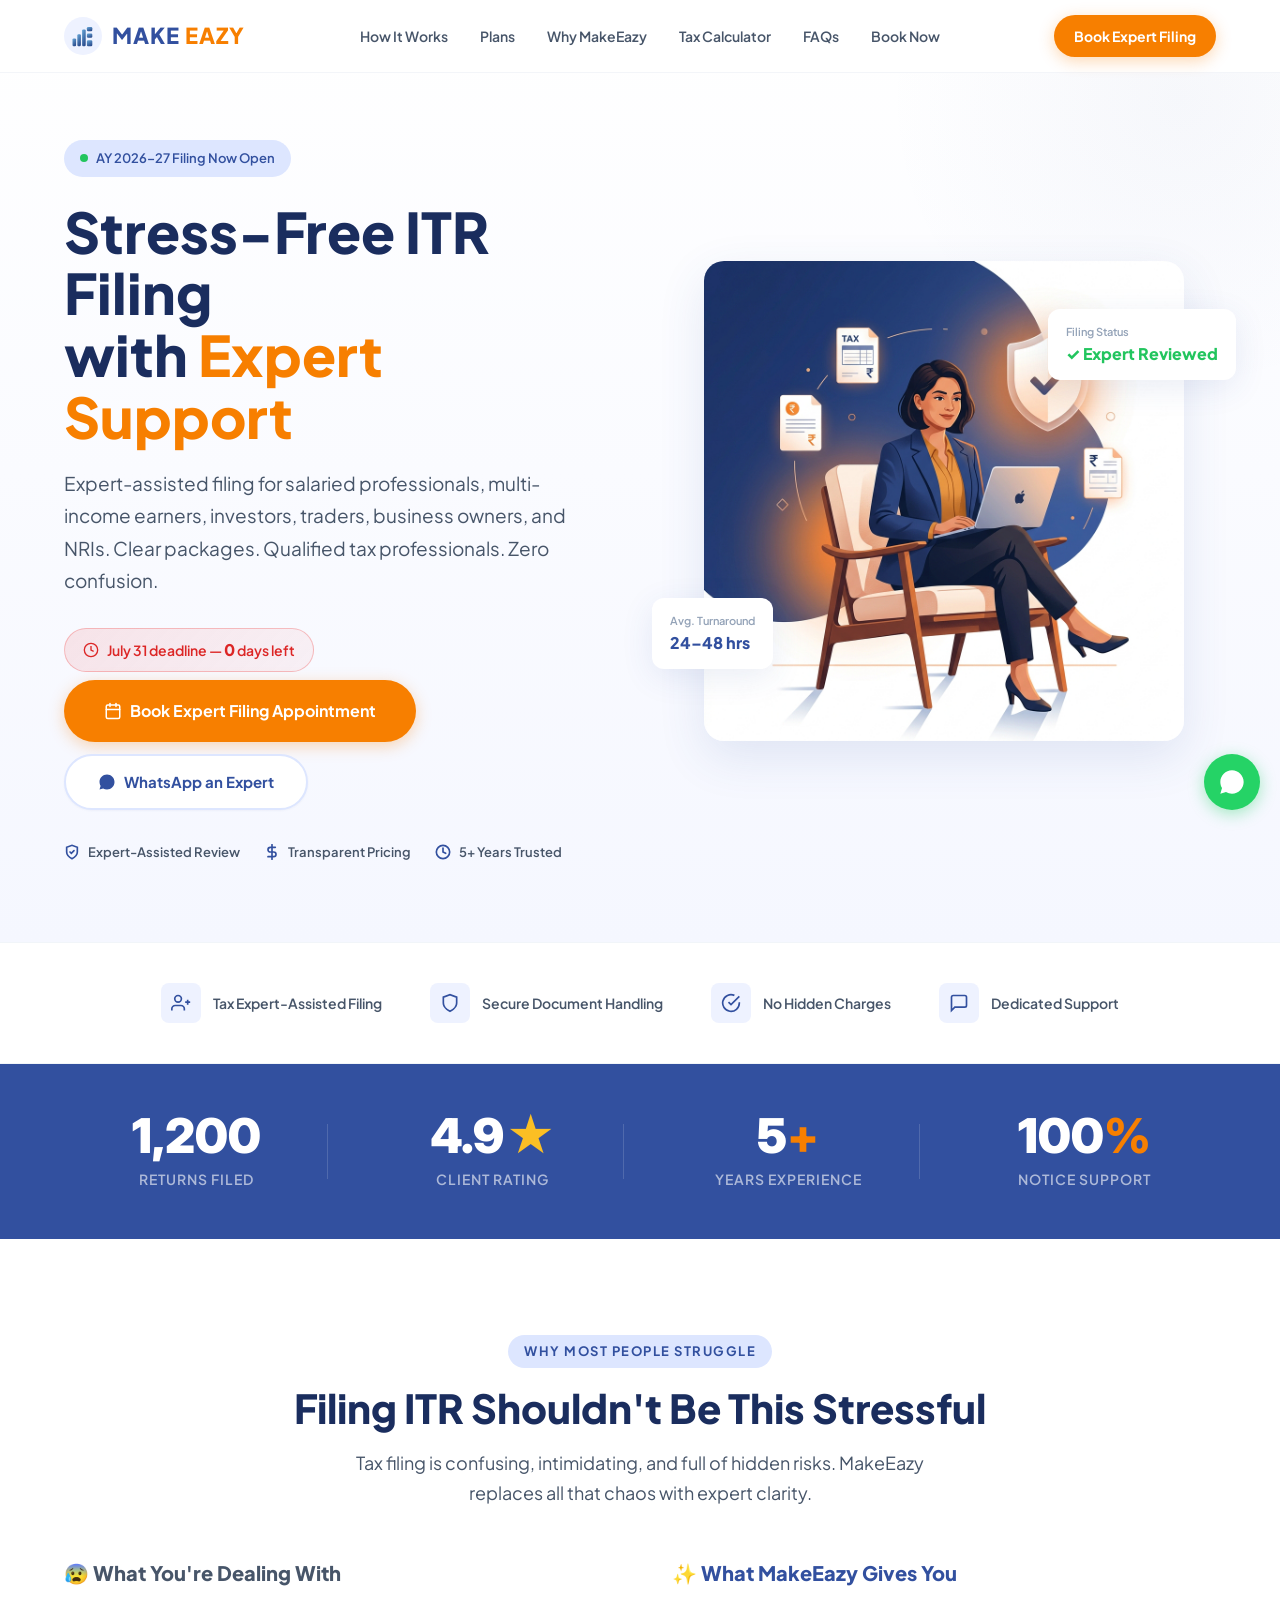
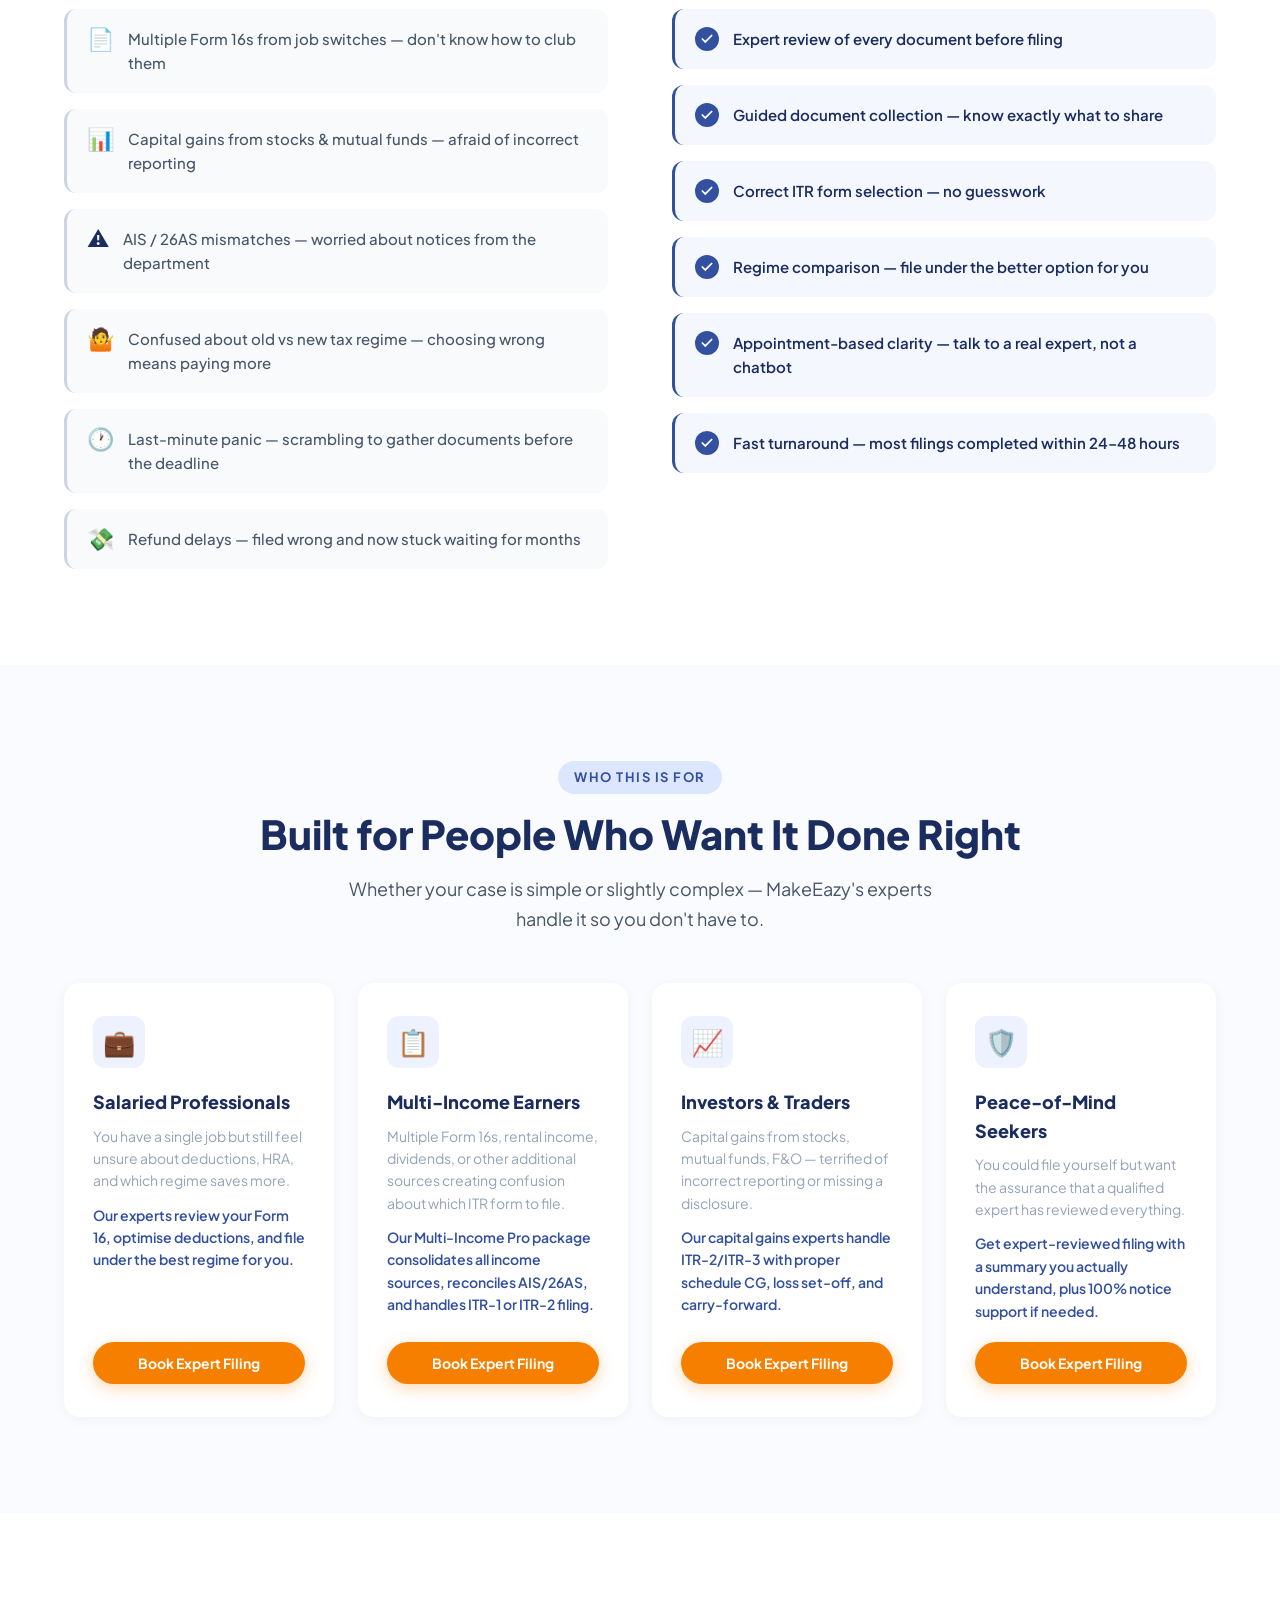
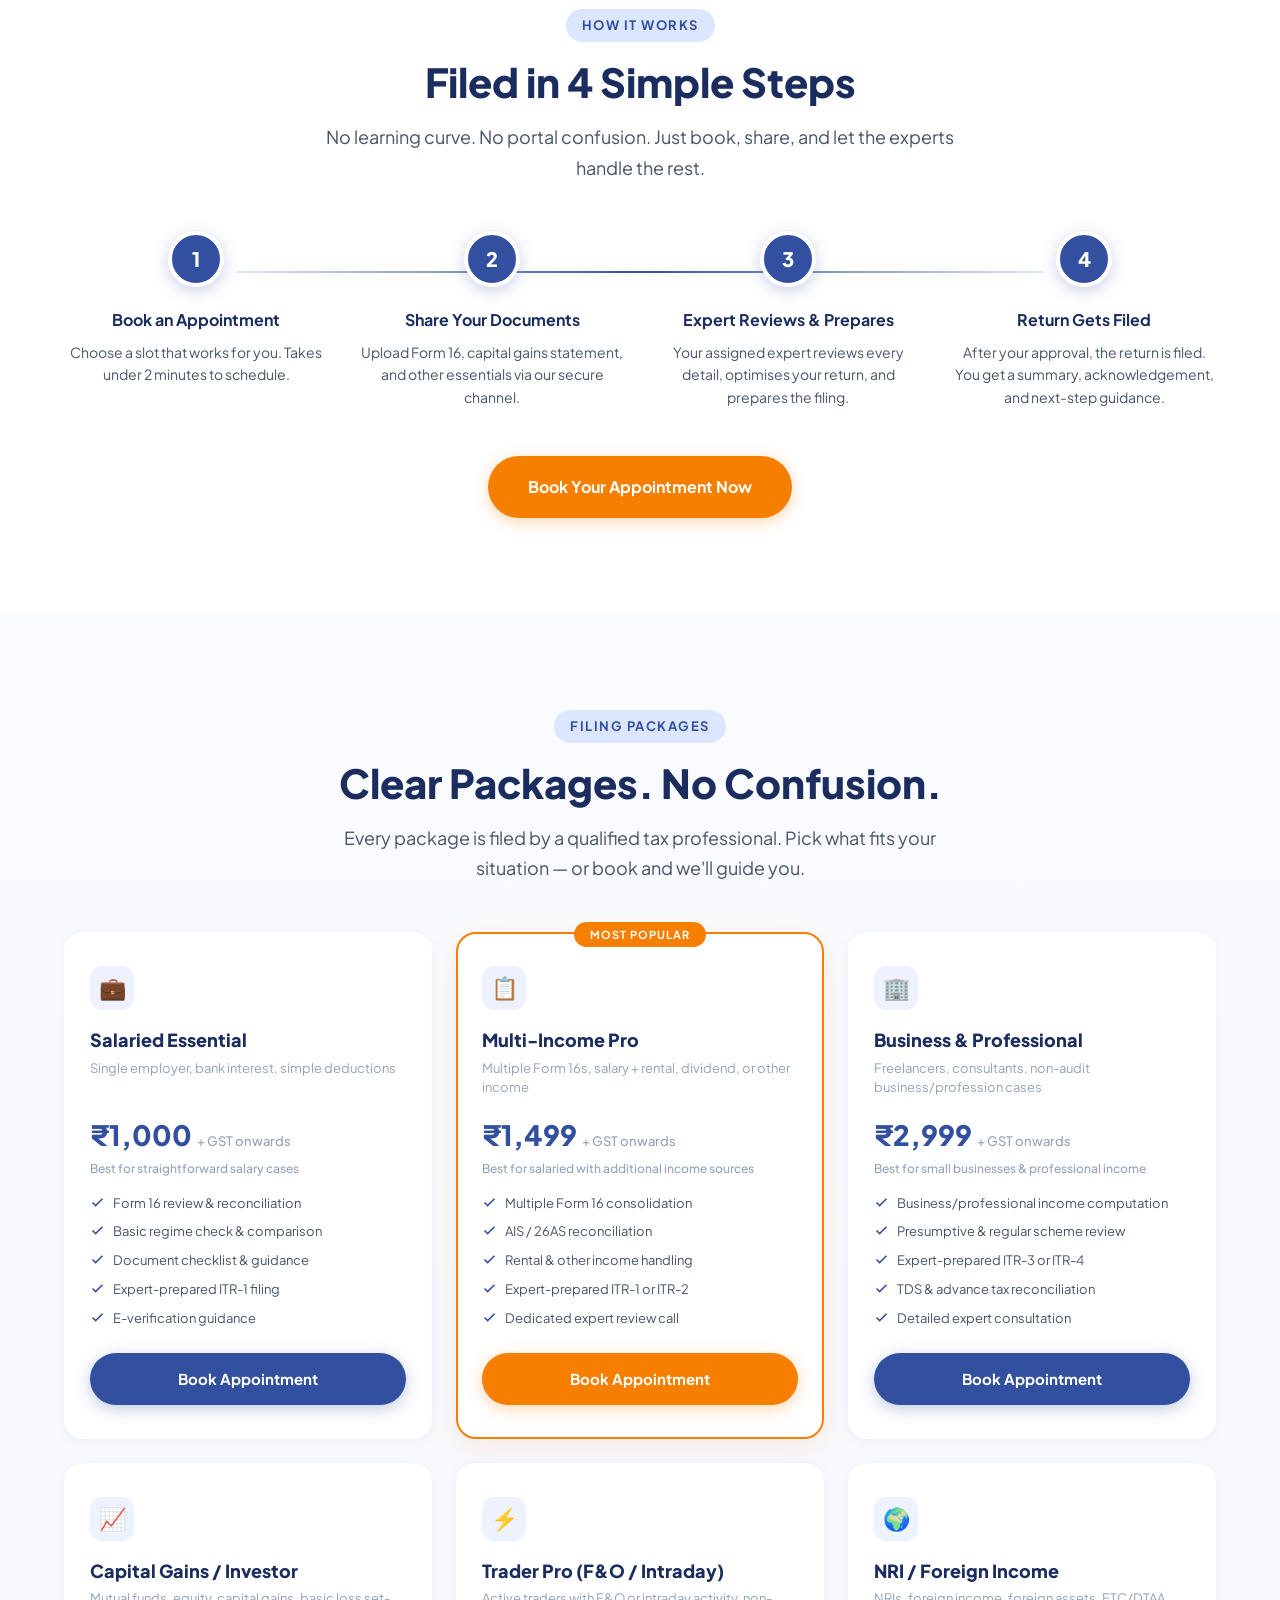
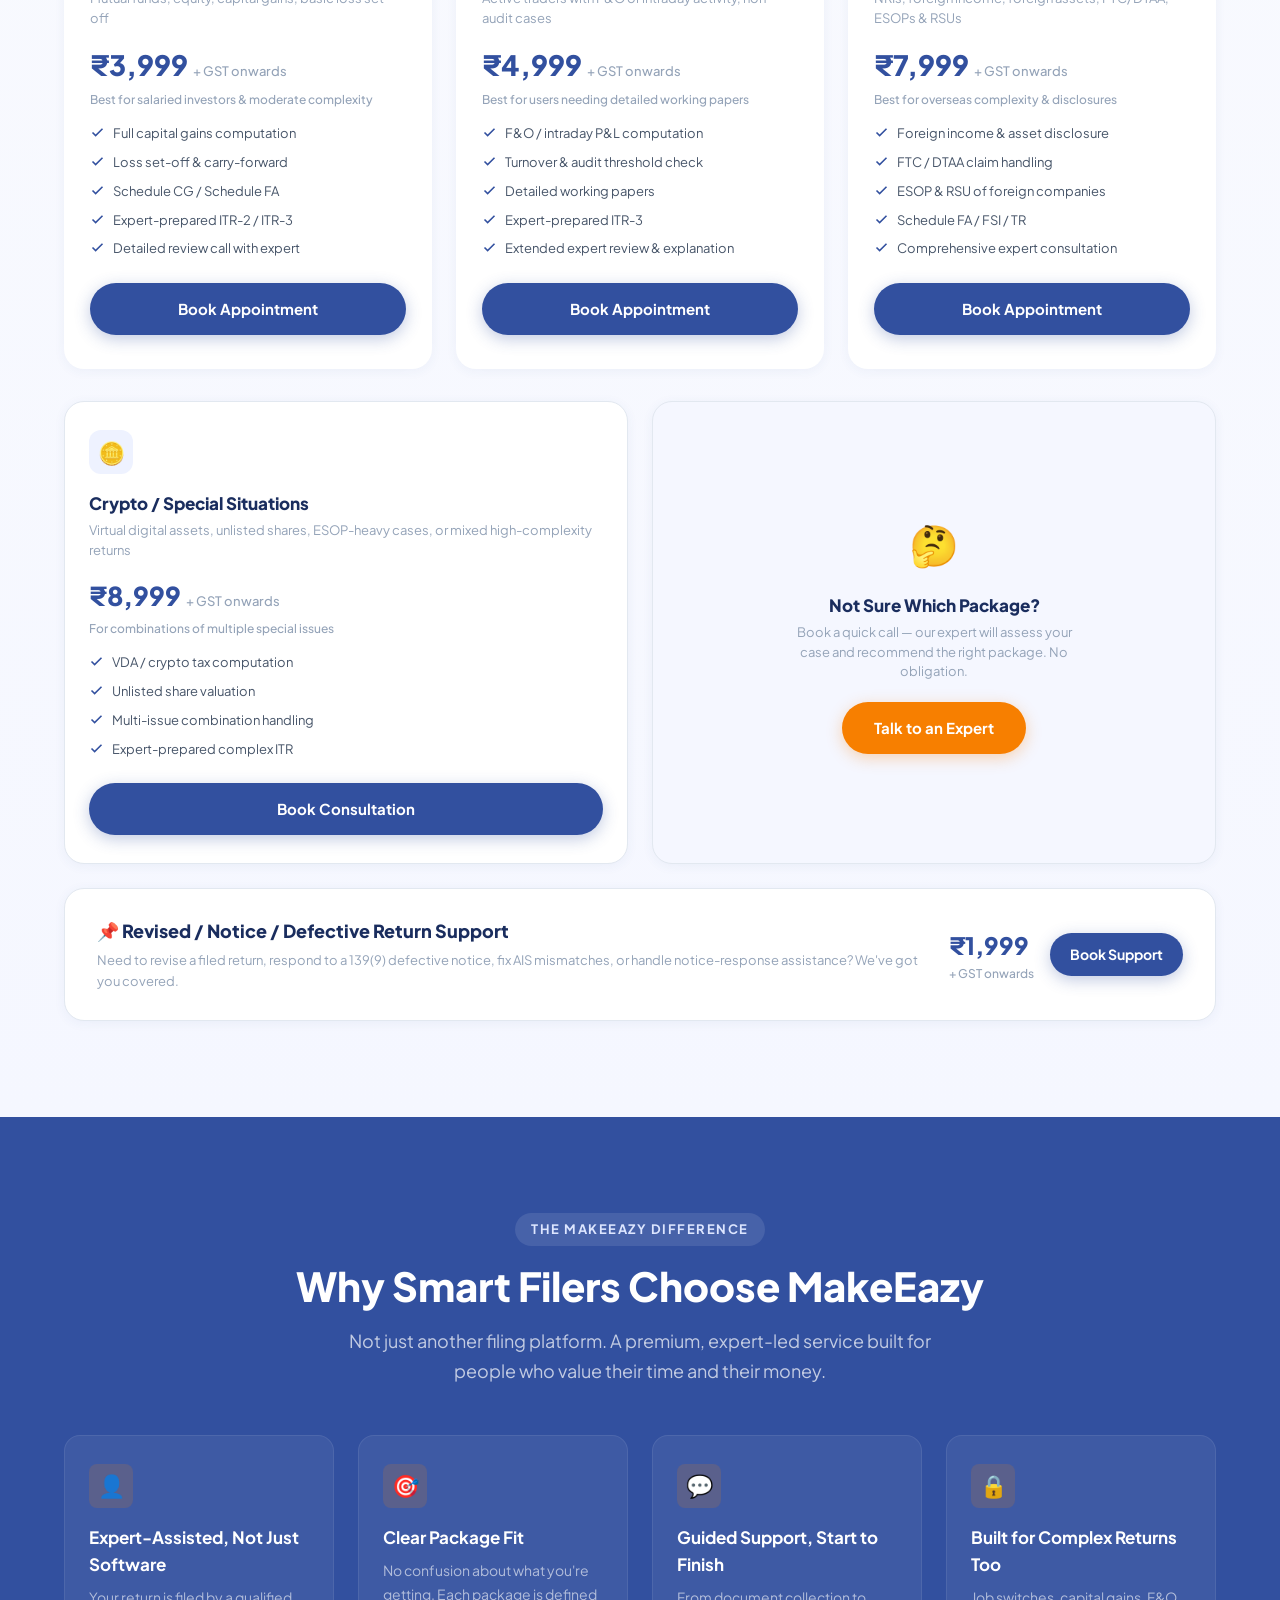
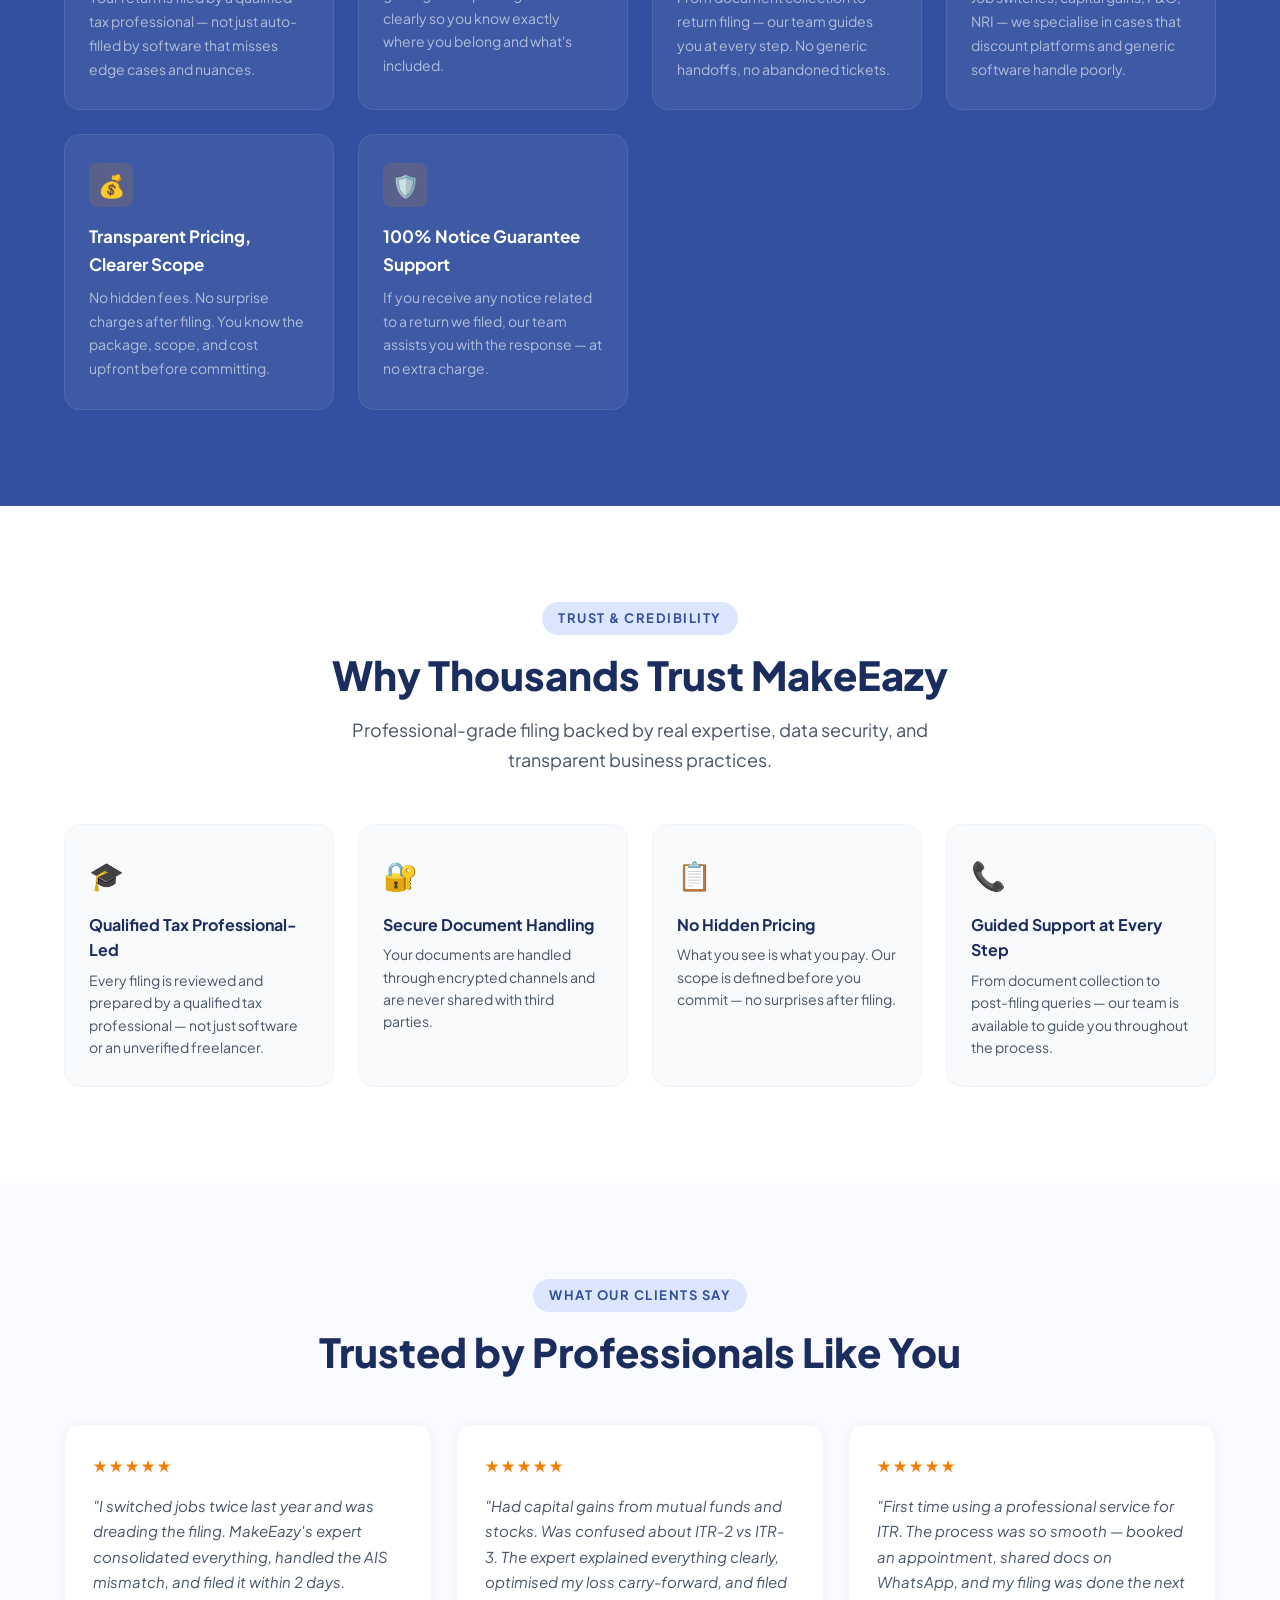
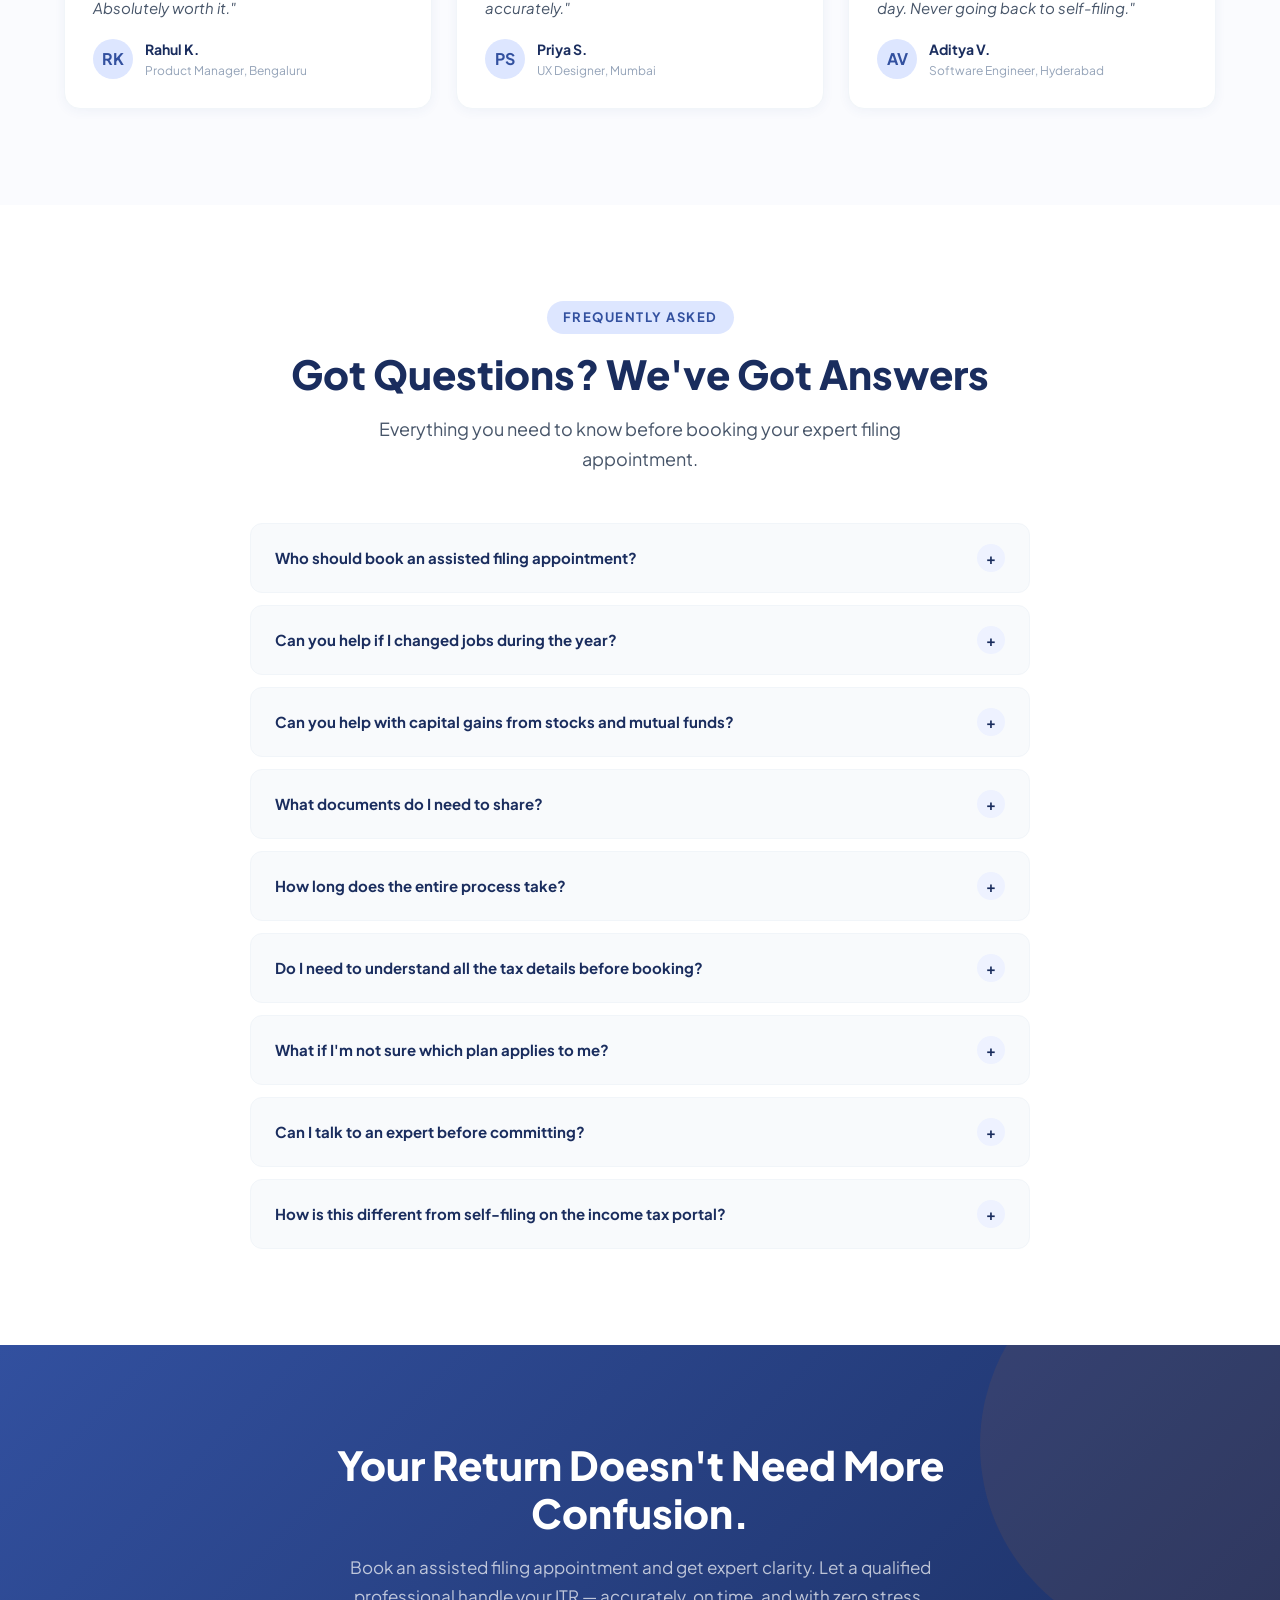
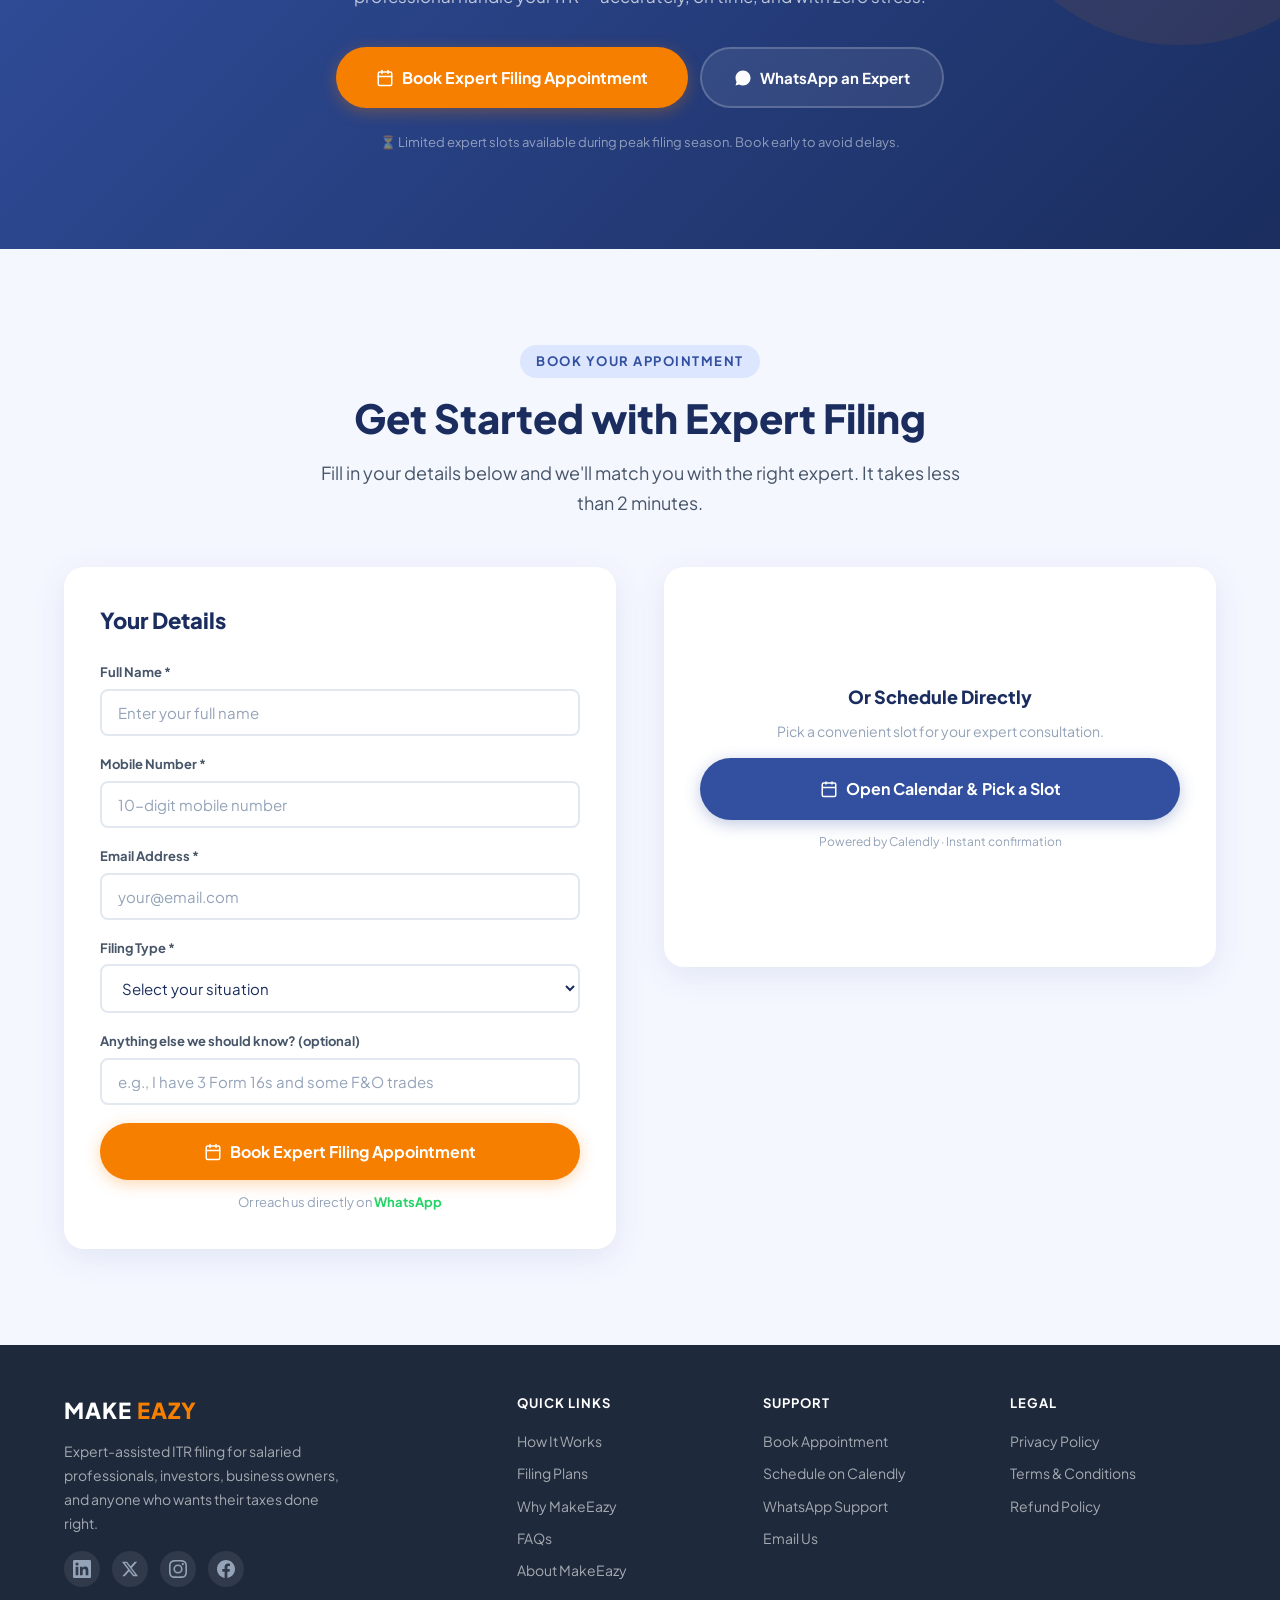
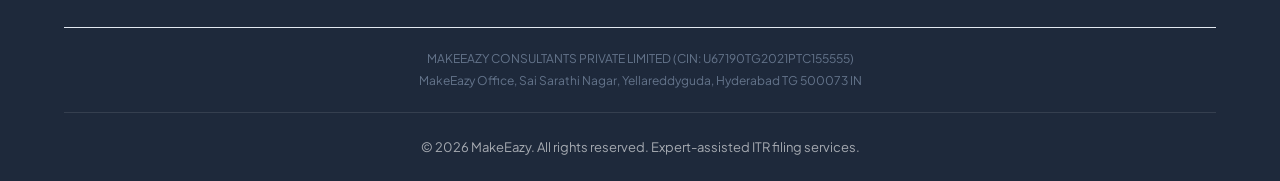
==== index.html @ 602bc3d3 "Add Income Tax Calculator V12 - 4 critical fixes: 87A rebate on total income, HP restrictions in new" ====
<!DOCTYPE html>
<html lang="en">
<head>
  <meta charset="UTF-8">
  <meta name="viewport" content="width=device-width, initial-scale=1.0">
  <title>MakeEazy — Expert-Assisted ITR Filing | Book Your Filing Appointment</title>
  <meta name="description" content="Stress-free ITR filing with qualified tax professionals. Salaried, multi-income, capital gains, NRI — expert-reviewed filing with transparent pricing. Book your appointment today.">
  <meta property="og:title" content="MakeEazy — Expert-Assisted ITR Filing">
  <meta property="og:description" content="Stress-free ITR filing by qualified tax professionals. 5+ years trusted. Book your appointment today.">
  <meta property="og:image" content="https://aicacapg-spec.github.io/makeeazy-itr-landing/hero-illustration.png">
  <meta property="og:url" content="https://aicacapg-spec.github.io/makeeazy-itr-landing/">
  <meta property="og:type" content="website">
  <meta name="twitter:card" content="summary_large_image">
  <link rel="icon" type="image/svg+xml" href="data:image/svg+xml,%3Csvg viewBox='0 0 64 64' xmlns='http://www.w3.org/2000/svg'%3E%3Cdefs%3E%3ClinearGradient id='fg' x1='0' y1='0' x2='0.5' y2='1'%3E%3Cstop offset='0%25' stop-color='%2368A8D8'/%3E%3Cstop offset='100%25' stop-color='%232E5090'/%3E%3C/linearGradient%3E%3C/defs%3E%3Crect x='4' y='40' width='10' height='20' rx='3' fill='url(%23fg)'/%3E%3Crect x='18' y='30' width='10' height='30' rx='3' fill='url(%23fg)'/%3E%3Crect x='32' y='18' width='10' height='42' rx='3' fill='url(%23fg)'/%3E%3Crect x='46' y='8' width='14' height='11' rx='3' fill='url(%23fg)'/%3E%3Crect x='46' y='26' width='14' height='11' rx='3' fill='url(%23fg)'/%3E%3Crect x='46' y='44' width='14' height='16' rx='3' fill='url(%23fg)'/%3E%3C/svg%3E">
  <link rel="stylesheet" href="styles.css">
  <link rel="preconnect" href="https://fonts.googleapis.com">
  <link rel="preconnect" href="https://fonts.gstatic.com" crossorigin>
  <link href="https://fonts.googleapis.com/css2?family=Inter:wght@400;500;600;700;800;900&family=Plus+Jakarta+Sans:wght@400;500;600;700;800&display=swap" rel="stylesheet">
</head>
<body>

<!-- ════════ NAVBAR ════════ -->
<nav class="navbar" id="navbar">
  <div class="navbar-inner">
    <a href="#" class="logo">
      <div class="logo-mark">
        <svg viewBox="0 0 80 80" fill="none" xmlns="http://www.w3.org/2000/svg">
          <defs><linearGradient id="lg" x1="0" y1="0" x2="0.5" y2="1"><stop offset="0%" stop-color="#68A8D8"/><stop offset="100%" stop-color="#2E5090"/></linearGradient></defs>
          <rect x="5" y="48" width="12" height="26" rx="4" fill="url(#lg)"/>
          <rect x="21" y="34" width="12" height="40" rx="4" fill="url(#lg)"/>
          <rect x="37" y="18" width="12" height="56" rx="4" fill="url(#lg)"/>
          <rect x="53" y="10" width="18" height="14" rx="4" fill="url(#lg)"/>
          <rect x="53" y="32" width="18" height="14" rx="4" fill="url(#lg)"/>
          <rect x="53" y="54" width="18" height="20" rx="4" fill="url(#lg)"/>
        </svg>
      </div>
      <div class="logo-text">MAKE <span>EAZY</span></div>
    </a>
    <div class="nav-links" id="navLinks">
      <a href="#how-it-works">How It Works</a>
      <a href="#plans">Plans</a>
      <a href="#why-makeeazy">Why MakeEazy</a>
      <a href="calculator.html">Tax Calculator</a>
      <a href="#faq">FAQs</a>
      <a href="#booking">Book Now</a>
    </div>
    <div class="nav-cta">
      <a href="#booking" class="btn btn-primary btn-sm">Book Expert Filing</a>
      <button class="hamburger" id="hamburger" aria-label="Menu">
        <span></span><span></span><span></span>
      </button>
    </div>
  </div>
</nav>

<!-- ════════ HERO ════════ -->
<section class="hero" id="hero">
  <div class="container">
    <div class="hero-grid">
      <div class="hero-content fade-up">
        <div class="hero-badge">
          <span class="dot"></span>
          AY 2026–27 Filing Now Open
        </div>
        <h1 class="hero-title">
          Stress-Free ITR Filing<br>
          with <span class="accent">Expert Support</span>
        </h1>
        <p class="hero-subtitle">
          Expert-assisted filing for salaried professionals, multi-income earners, investors, traders, business owners, and NRIs. Clear packages. Qualified tax professionals. Zero confusion.
        </p>
        <div class="hero-deadline" id="deadlineCounter">
          <svg viewBox="0 0 24 24" fill="none" stroke="currentColor" stroke-width="2" width="16" height="16"><circle cx="12" cy="12" r="10"/><polyline points="12 6 12 12 16 14"/></svg>
          <span>July 31 deadline — <strong id="daysLeft"></strong> days left</span>
        </div>
        <div class="hero-actions">
          <a href="#booking" class="btn btn-primary btn-lg">
            <svg viewBox="0 0 24 24" fill="none" stroke="currentColor" stroke-width="2" stroke-linecap="round" stroke-linejoin="round"><rect x="3" y="4" width="18" height="18" rx="2" ry="2"/><line x1="16" y1="2" x2="16" y2="6"/><line x1="8" y1="2" x2="8" y2="6"/><line x1="3" y1="10" x2="21" y2="10"/></svg>
            Book Expert Filing Appointment
          </a>
          <a href="#" class="btn btn-secondary whatsapp-link">
            <svg viewBox="0 0 24 24" fill="currentColor"><path d="M17.472 14.382c-.297-.149-1.758-.867-2.03-.967-.273-.099-.471-.148-.67.15-.197.297-.767.966-.94 1.164-.173.199-.347.223-.644.075-.297-.15-1.255-.463-2.39-1.475-.883-.788-1.48-1.761-1.653-2.059-.173-.297-.018-.458.13-.606.134-.133.298-.347.446-.52.149-.174.198-.298.298-.497.099-.198.05-.371-.025-.52-.075-.149-.669-1.612-.916-2.207-.242-.579-.487-.5-.669-.51-.173-.008-.371-.01-.57-.01-.198 0-.52.074-.792.372-.272.297-1.04 1.016-1.04 2.479 0 1.462 1.065 2.875 1.213 3.074.149.198 2.096 3.2 5.077 4.487.709.306 1.262.489 1.694.625.712.227 1.36.195 1.871.118.571-.085 1.758-.719 2.006-1.413.248-.694.248-1.289.173-1.413-.074-.124-.272-.198-.57-.347z"/><path d="M12 2C6.477 2 2 6.477 2 12c0 1.89.525 3.66 1.438 5.168L2 22l4.832-1.438A9.955 9.955 0 0012 22c5.523 0 10-4.477 10-10S17.523 2 12 2z"/></svg>
            WhatsApp an Expert
          </a>
        </div>
        <div class="hero-proof">
          <div class="proof-chip">
            <svg viewBox="0 0 24 24" fill="none" stroke="currentColor" stroke-width="2.5" stroke-linecap="round"><path d="M12 22s8-4 8-10V5l-8-3-8 3v7c0 6 8 10 8 10z"/><path d="M9 12l2 2 4-4"/></svg>
            Expert-Assisted Review
          </div>
          <div class="proof-chip">
            <svg viewBox="0 0 24 24" fill="none" stroke="currentColor" stroke-width="2.5" stroke-linecap="round"><path d="M12 1v22M17 5H9.5a3.5 3.5 0 000 7h5a3.5 3.5 0 010 7H6"/></svg>
            Transparent Pricing
          </div>
          <div class="proof-chip">
            <svg viewBox="0 0 24 24" fill="none" stroke="currentColor" stroke-width="2.5" stroke-linecap="round"><circle cx="12" cy="12" r="10"/><polyline points="12 6 12 12 16 14"/></svg>
            5+ Years Trusted
          </div>
        </div>
      </div>
      <div class="hero-visual fade-up">
        <img src="hero-illustration.png" alt="Expert-led ITR filing illustration" class="hero-image">
        <div class="hero-float-card card-1">
          <div class="float-card-label">Filing Status</div>
          <div class="float-card-value green">✓ Expert Reviewed</div>
        </div>
        <div class="hero-float-card card-2">
          <div class="float-card-label">Avg. Turnaround</div>
          <div class="float-card-value">24–48 hrs</div>
        </div>
      </div>
    </div>
  </div>
</section>

<!-- ════════ TRUST STRIP ════════ -->
<section class="trust-strip">
  <div class="container">
    <div class="trust-strip-inner">
      <div class="trust-item">
        <div class="trust-icon">
          <svg viewBox="0 0 24 24" fill="none" stroke="currentColor" stroke-width="2"><path d="M16 21v-2a4 4 0 00-4-4H5a4 4 0 00-4 4v2"/><circle cx="8.5" cy="7" r="4"/><path d="M20 8v6M23 11h-6"/></svg>
        </div>
        Tax Expert-Assisted Filing
      </div>
      <div class="trust-item">
        <div class="trust-icon">
          <svg viewBox="0 0 24 24" fill="none" stroke="currentColor" stroke-width="2"><path d="M12 22s8-4 8-10V5l-8-3-8 3v7c0 6 8 10 8 10z"/></svg>
        </div>
        Secure Document Handling
      </div>
      <div class="trust-item">
        <div class="trust-icon">
          <svg viewBox="0 0 24 24" fill="none" stroke="currentColor" stroke-width="2"><path d="M22 11.08V12a10 10 0 11-5.93-9.14"/><polyline points="22 4 12 14.01 9 11.01"/></svg>
        </div>
        No Hidden Charges
      </div>
      <div class="trust-item">
        <div class="trust-icon">
          <svg viewBox="0 0 24 24" fill="none" stroke="currentColor" stroke-width="2"><path d="M21 15a2 2 0 01-2 2H7l-4 4V5a2 2 0 012-2h14a2 2 0 012 2z"/></svg>
        </div>
        Dedicated Support
      </div>
    </div>
  </div>
</section>

<!-- ════════ STATS COUNTER ════════ -->
<section class="stats-strip">
  <div class="container">
    <div class="stats-inner">
      <div class="stat-item fade-up">
        <div class="stat-number" data-count="1200">0</div>
        <div class="stat-label">Returns Filed</div>
      </div>
      <div class="stat-item fade-up">
        <div class="stat-number">4.9<span class="stat-star">★</span></div>
        <div class="stat-label">Client Rating</div>
      </div>
      <div class="stat-item fade-up">
        <div class="stat-number">5<span class="stat-plus">+</span></div>
        <div class="stat-label">Years Experience</div>
      </div>
      <div class="stat-item fade-up">
        <div class="stat-number">100<span class="stat-pct">%</span></div>
        <div class="stat-label">Notice Support</div>
      </div>
    </div>
  </div>
</section>

<!-- ════════ PAIN → RELIEF ════════ -->
<section class="pain-section section" id="pain-relief">
  <div class="container">
    <div class="text-center fade-up">
      <span class="section-label">Why Most People Struggle</span>
      <h2 class="section-title">Filing ITR Shouldn't Be This Stressful</h2>
      <p class="section-subtitle mx-auto">Tax filing is confusing, intimidating, and full of hidden risks. MakeEazy replaces all that chaos with expert clarity.</p>
    </div>
    <div class="pain-grid">
      <div class="fade-up">
        <div class="pain-col-title problem">😰 What You're Dealing With</div>
        <div class="pain-list">
          <div class="pain-item"><span class="pain-icon">📄</span><span class="pain-text">Multiple Form 16s from job switches — don't know how to club them</span></div>
          <div class="pain-item"><span class="pain-icon">📊</span><span class="pain-text">Capital gains from stocks & mutual funds — afraid of incorrect reporting</span></div>
          <div class="pain-item"><span class="pain-icon">⚠️</span><span class="pain-text">AIS / 26AS mismatches — worried about notices from the department</span></div>
          <div class="pain-item"><span class="pain-icon">🤷</span><span class="pain-text">Confused about old vs new tax regime — choosing wrong means paying more</span></div>
          <div class="pain-item"><span class="pain-icon">🕐</span><span class="pain-text">Last-minute panic — scrambling to gather documents before the deadline</span></div>
          <div class="pain-item"><span class="pain-icon">💸</span><span class="pain-text">Refund delays — filed wrong and now stuck waiting for months</span></div>
        </div>
      </div>
      <div class="fade-up">
        <div class="pain-col-title solution">✨ What MakeEazy Gives You</div>
        <div class="relief-list">
          <div class="relief-item"><div class="relief-icon"><svg viewBox="0 0 24 24" fill="none" stroke="currentColor" stroke-width="3" stroke-linecap="round"><polyline points="20 6 9 17 4 12"/></svg></div><span class="relief-text">Expert review of every document before filing</span></div>
          <div class="relief-item"><div class="relief-icon"><svg viewBox="0 0 24 24" fill="none" stroke="currentColor" stroke-width="3" stroke-linecap="round"><polyline points="20 6 9 17 4 12"/></svg></div><span class="relief-text">Guided document collection — know exactly what to share</span></div>
          <div class="relief-item"><div class="relief-icon"><svg viewBox="0 0 24 24" fill="none" stroke="currentColor" stroke-width="3" stroke-linecap="round"><polyline points="20 6 9 17 4 12"/></svg></div><span class="relief-text">Correct ITR form selection — no guesswork</span></div>
          <div class="relief-item"><div class="relief-icon"><svg viewBox="0 0 24 24" fill="none" stroke="currentColor" stroke-width="3" stroke-linecap="round"><polyline points="20 6 9 17 4 12"/></svg></div><span class="relief-text">Regime comparison — file under the better option for you</span></div>
          <div class="relief-item"><div class="relief-icon"><svg viewBox="0 0 24 24" fill="none" stroke="currentColor" stroke-width="3" stroke-linecap="round"><polyline points="20 6 9 17 4 12"/></svg></div><span class="relief-text">Appointment-based clarity — talk to a real expert, not a chatbot</span></div>
          <div class="relief-item"><div class="relief-icon"><svg viewBox="0 0 24 24" fill="none" stroke="currentColor" stroke-width="3" stroke-linecap="round"><polyline points="20 6 9 17 4 12"/></svg></div><span class="relief-text">Fast turnaround — most filings completed within 24–48 hours</span></div>
        </div>
      </div>
    </div>
  </div>
</section>

<!-- ════════ WHO THIS IS FOR ════════ -->
<section class="persona-section section" id="who-its-for">
  <div class="container">
    <div class="text-center fade-up">
      <span class="section-label">Who This Is For</span>
      <h2 class="section-title">Built for People Who Want It Done Right</h2>
      <p class="section-subtitle mx-auto">Whether your case is simple or slightly complex — MakeEazy's experts handle it so you don't have to.</p>
    </div>
    <div class="persona-grid">
      <div class="persona-card fade-up">
        <div class="persona-emoji">💼</div>
        <h3 class="persona-title">Salaried Professionals</h3>
        <p class="persona-problem">You have a single job but still feel unsure about deductions, HRA, and which regime saves more.</p>
        <p class="persona-solution">Our experts review your Form 16, optimise deductions, and file under the best regime for you.</p>
        <a href="#booking" class="btn btn-primary btn-sm scroll-to-booking">Book Expert Filing</a>
      </div>
      <div class="persona-card fade-up">
        <div class="persona-emoji">📋</div>
        <h3 class="persona-title">Multi-Income Earners</h3>
        <p class="persona-problem">Multiple Form 16s, rental income, dividends, or other additional sources creating confusion about which ITR form to file.</p>
        <p class="persona-solution">Our Multi-Income Pro package consolidates all income sources, reconciles AIS/26AS, and handles ITR-1 or ITR-2 filing.</p>
        <a href="#booking" class="btn btn-primary btn-sm scroll-to-booking">Book Expert Filing</a>
      </div>
      <div class="persona-card fade-up">
        <div class="persona-emoji">📈</div>
        <h3 class="persona-title">Investors & Traders</h3>
        <p class="persona-problem">Capital gains from stocks, mutual funds, F&O — terrified of incorrect reporting or missing a disclosure.</p>
        <p class="persona-solution">Our capital gains experts handle ITR-2/ITR-3 with proper schedule CG, loss set-off, and carry-forward.</p>
        <a href="#booking" class="btn btn-primary btn-sm scroll-to-booking">Book Expert Filing</a>
      </div>
      <div class="persona-card fade-up">
        <div class="persona-emoji">🛡️</div>
        <h3 class="persona-title">Peace-of-Mind Seekers</h3>
        <p class="persona-problem">You could file yourself but want the assurance that a qualified expert has reviewed everything.</p>
        <p class="persona-solution">Get expert-reviewed filing with a summary you actually understand, plus 100% notice support if needed.</p>
        <a href="#booking" class="btn btn-primary btn-sm scroll-to-booking">Book Expert Filing</a>
      </div>
    </div>
  </div>
</section>

<!-- ════════ HOW IT WORKS ════════ -->
<section class="how-section section" id="how-it-works">
  <div class="container">
    <div class="text-center fade-up">
      <span class="section-label">How It Works</span>
      <h2 class="section-title">Filed in 4 Simple Steps</h2>
      <p class="section-subtitle mx-auto">No learning curve. No portal confusion. Just book, share, and let the experts handle the rest.</p>
    </div>
    <div class="steps-grid fade-up">
      <div class="step-card">
        <div class="step-number">1</div>
        <h3 class="step-title">Book an Appointment</h3>
        <p class="step-desc">Choose a slot that works for you. Takes under 2 minutes to schedule.</p>
      </div>
      <div class="step-card">
        <div class="step-number">2</div>
        <h3 class="step-title">Share Your Documents</h3>
        <p class="step-desc">Upload Form 16, capital gains statement, and other essentials via our secure channel.</p>
      </div>
      <div class="step-card">
        <div class="step-number">3</div>
        <h3 class="step-title">Expert Reviews & Prepares</h3>
        <p class="step-desc">Your assigned expert reviews every detail, optimises your return, and prepares the filing.</p>
      </div>
      <div class="step-card">
        <div class="step-number">4</div>
        <h3 class="step-title">Return Gets Filed</h3>
        <p class="step-desc">After your approval, the return is filed. You get a summary, acknowledgement, and next-step guidance.</p>
      </div>
    </div>
    <div class="text-center fade-up" style="margin-top:48px;">
      <a href="#booking" class="btn btn-primary btn-lg scroll-to-booking">Book Your Appointment Now</a>
    </div>
  </div>
</section>

<!-- ════════ PLANS ════════ -->
<section class="plans-section section" id="plans">
  <div class="container">
    <div class="text-center fade-up">
      <span class="section-label">Filing Packages</span>
      <h2 class="section-title">Clear Packages. No Confusion.</h2>
      <p class="section-subtitle mx-auto">Every package is filed by a qualified tax professional. Pick what fits your situation — or book and we'll guide you.</p>
    </div>
    <!-- ── 6 Core Plans ── -->
    <div class="plans-grid">
      <!-- 1. Salaried Essential -->
      <div class="plan-card fade-up">
        <div class="plan-icon">💼</div>
        <h3 class="plan-title">Salaried Essential</h3>
        <p class="plan-for">Single employer, bank interest, simple deductions</p>
        <div class="plan-price">₹1,000 <span>+ GST onwards</span></div>
        <div class="plan-gst">Best for straightforward salary cases</div>
        <div class="plan-features">
          <div class="plan-feature"><svg viewBox="0 0 24 24" fill="none" stroke="currentColor" stroke-width="2.5"><polyline points="20 6 9 17 4 12"/></svg> Form 16 review &amp; reconciliation</div>
          <div class="plan-feature"><svg viewBox="0 0 24 24" fill="none" stroke="currentColor" stroke-width="2.5"><polyline points="20 6 9 17 4 12"/></svg> Basic regime check &amp; comparison</div>
          <div class="plan-feature"><svg viewBox="0 0 24 24" fill="none" stroke="currentColor" stroke-width="2.5"><polyline points="20 6 9 17 4 12"/></svg> Document checklist &amp; guidance</div>
          <div class="plan-feature"><svg viewBox="0 0 24 24" fill="none" stroke="currentColor" stroke-width="2.5"><polyline points="20 6 9 17 4 12"/></svg> Expert-prepared ITR-1 filing</div>
          <div class="plan-feature"><svg viewBox="0 0 24 24" fill="none" stroke="currentColor" stroke-width="2.5"><polyline points="20 6 9 17 4 12"/></svg> E-verification guidance</div>
        </div>
        <a href="#booking" class="btn btn-navy scroll-to-booking">Book Appointment</a>
      </div>
      <!-- 2. Multi-Income Pro -->
      <div class="plan-card popular fade-up">
        <span class="plan-badge">Most Popular</span>
        <div class="plan-icon">📋</div>
        <h3 class="plan-title">Multi-Income Pro</h3>
        <p class="plan-for">Multiple Form 16s, salary + rental, dividend, or other income</p>
        <div class="plan-price">₹1,499 <span>+ GST onwards</span></div>
        <div class="plan-gst">Best for salaried with additional income sources</div>
        <div class="plan-features">
          <div class="plan-feature"><svg viewBox="0 0 24 24" fill="none" stroke="currentColor" stroke-width="2.5"><polyline points="20 6 9 17 4 12"/></svg> Multiple Form 16 consolidation</div>
          <div class="plan-feature"><svg viewBox="0 0 24 24" fill="none" stroke="currentColor" stroke-width="2.5"><polyline points="20 6 9 17 4 12"/></svg> AIS / 26AS reconciliation</div>
          <div class="plan-feature"><svg viewBox="0 0 24 24" fill="none" stroke="currentColor" stroke-width="2.5"><polyline points="20 6 9 17 4 12"/></svg> Rental &amp; other income handling</div>
          <div class="plan-feature"><svg viewBox="0 0 24 24" fill="none" stroke="currentColor" stroke-width="2.5"><polyline points="20 6 9 17 4 12"/></svg> Expert-prepared ITR-1 or ITR-2</div>
          <div class="plan-feature"><svg viewBox="0 0 24 24" fill="none" stroke="currentColor" stroke-width="2.5"><polyline points="20 6 9 17 4 12"/></svg> Dedicated expert review call</div>
        </div>
        <a href="#booking" class="btn btn-primary scroll-to-booking">Book Appointment</a>
      </div>
      <!-- 3. Business & Professional -->
      <div class="plan-card fade-up">
        <div class="plan-icon">🏢</div>
        <h3 class="plan-title">Business &amp; Professional</h3>
        <p class="plan-for">Freelancers, consultants, non-audit business/profession cases</p>
        <div class="plan-price">₹2,999 <span>+ GST onwards</span></div>
        <div class="plan-gst">Best for small businesses &amp; professional income</div>
        <div class="plan-features">
          <div class="plan-feature"><svg viewBox="0 0 24 24" fill="none" stroke="currentColor" stroke-width="2.5"><polyline points="20 6 9 17 4 12"/></svg> Business/professional income computation</div>
          <div class="plan-feature"><svg viewBox="0 0 24 24" fill="none" stroke="currentColor" stroke-width="2.5"><polyline points="20 6 9 17 4 12"/></svg> Presumptive &amp; regular scheme review</div>
          <div class="plan-feature"><svg viewBox="0 0 24 24" fill="none" stroke="currentColor" stroke-width="2.5"><polyline points="20 6 9 17 4 12"/></svg> Expert-prepared ITR-3 or ITR-4</div>
          <div class="plan-feature"><svg viewBox="0 0 24 24" fill="none" stroke="currentColor" stroke-width="2.5"><polyline points="20 6 9 17 4 12"/></svg> TDS &amp; advance tax reconciliation</div>
          <div class="plan-feature"><svg viewBox="0 0 24 24" fill="none" stroke="currentColor" stroke-width="2.5"><polyline points="20 6 9 17 4 12"/></svg> Detailed expert consultation</div>
        </div>
        <a href="#booking" class="btn btn-navy scroll-to-booking">Book Appointment</a>
      </div>
      <!-- 4. Capital Gains / Investor -->
      <div class="plan-card fade-up">
        <div class="plan-icon">📈</div>
        <h3 class="plan-title">Capital Gains / Investor</h3>
        <p class="plan-for">Mutual funds, equity, capital gains, basic loss set-off</p>
        <div class="plan-price">₹3,999 <span>+ GST onwards</span></div>
        <div class="plan-gst">Best for salaried investors &amp; moderate complexity</div>
        <div class="plan-features">
          <div class="plan-feature"><svg viewBox="0 0 24 24" fill="none" stroke="currentColor" stroke-width="2.5"><polyline points="20 6 9 17 4 12"/></svg> Full capital gains computation</div>
          <div class="plan-feature"><svg viewBox="0 0 24 24" fill="none" stroke="currentColor" stroke-width="2.5"><polyline points="20 6 9 17 4 12"/></svg> Loss set-off &amp; carry-forward</div>
          <div class="plan-feature"><svg viewBox="0 0 24 24" fill="none" stroke="currentColor" stroke-width="2.5"><polyline points="20 6 9 17 4 12"/></svg> Schedule CG / Schedule FA</div>
          <div class="plan-feature"><svg viewBox="0 0 24 24" fill="none" stroke="currentColor" stroke-width="2.5"><polyline points="20 6 9 17 4 12"/></svg> Expert-prepared ITR-2 / ITR-3</div>
          <div class="plan-feature"><svg viewBox="0 0 24 24" fill="none" stroke="currentColor" stroke-width="2.5"><polyline points="20 6 9 17 4 12"/></svg> Detailed review call with expert</div>
        </div>
        <a href="#booking" class="btn btn-navy scroll-to-booking">Book Appointment</a>
      </div>
      <!-- 5. Trader Pro -->
      <div class="plan-card fade-up">
        <div class="plan-icon">⚡</div>
        <h3 class="plan-title">Trader Pro (F&amp;O / Intraday)</h3>
        <p class="plan-for">Active traders with F&amp;O or intraday activity, non-audit cases</p>
        <div class="plan-price">₹4,999 <span>+ GST onwards</span></div>
        <div class="plan-gst">Best for users needing detailed working papers</div>
        <div class="plan-features">
          <div class="plan-feature"><svg viewBox="0 0 24 24" fill="none" stroke="currentColor" stroke-width="2.5"><polyline points="20 6 9 17 4 12"/></svg> F&amp;O / intraday P&amp;L computation</div>
          <div class="plan-feature"><svg viewBox="0 0 24 24" fill="none" stroke="currentColor" stroke-width="2.5"><polyline points="20 6 9 17 4 12"/></svg> Turnover &amp; audit threshold check</div>
          <div class="plan-feature"><svg viewBox="0 0 24 24" fill="none" stroke="currentColor" stroke-width="2.5"><polyline points="20 6 9 17 4 12"/></svg> Detailed working papers</div>
          <div class="plan-feature"><svg viewBox="0 0 24 24" fill="none" stroke="currentColor" stroke-width="2.5"><polyline points="20 6 9 17 4 12"/></svg> Expert-prepared ITR-3</div>
          <div class="plan-feature"><svg viewBox="0 0 24 24" fill="none" stroke="currentColor" stroke-width="2.5"><polyline points="20 6 9 17 4 12"/></svg> Extended expert review &amp; explanation</div>
        </div>
        <a href="#booking" class="btn btn-navy scroll-to-booking">Book Appointment</a>
      </div>
      <!-- 6. NRI / Foreign Income -->
      <div class="plan-card fade-up">
        <div class="plan-icon">🌍</div>
        <h3 class="plan-title">NRI / Foreign Income</h3>
        <p class="plan-for">NRIs, foreign income, foreign assets, FTC/DTAA, ESOPs &amp; RSUs</p>
        <div class="plan-price">₹7,999 <span>+ GST onwards</span></div>
        <div class="plan-gst">Best for overseas complexity &amp; disclosures</div>
        <div class="plan-features">
          <div class="plan-feature"><svg viewBox="0 0 24 24" fill="none" stroke="currentColor" stroke-width="2.5"><polyline points="20 6 9 17 4 12"/></svg> Foreign income &amp; asset disclosure</div>
          <div class="plan-feature"><svg viewBox="0 0 24 24" fill="none" stroke="currentColor" stroke-width="2.5"><polyline points="20 6 9 17 4 12"/></svg> FTC / DTAA claim handling</div>
          <div class="plan-feature"><svg viewBox="0 0 24 24" fill="none" stroke="currentColor" stroke-width="2.5"><polyline points="20 6 9 17 4 12"/></svg> ESOP &amp; RSU of foreign companies</div>
          <div class="plan-feature"><svg viewBox="0 0 24 24" fill="none" stroke="currentColor" stroke-width="2.5"><polyline points="20 6 9 17 4 12"/></svg> Schedule FA / FSI / TR</div>
          <div class="plan-feature"><svg viewBox="0 0 24 24" fill="none" stroke="currentColor" stroke-width="2.5"><polyline points="20 6 9 17 4 12"/></svg> Comprehensive expert consultation</div>
        </div>
        <a href="#booking" class="btn btn-navy scroll-to-booking">Book Appointment</a>
      </div>
    </div>
    <!-- ── Special Cases ── -->
    <div class="plans-special fade-up">
      <div class="plan-card-special">
        <div class="plan-icon">🪙</div>
        <h3 class="plan-title">Crypto / Special Situations</h3>
        <p class="plan-for">Virtual digital assets, unlisted shares, ESOP-heavy cases, or mixed high-complexity returns</p>
        <div class="plan-price">₹8,999 <span>+ GST onwards</span></div>
        <div class="plan-gst">For combinations of multiple special issues</div>
        <div class="plan-features">
          <div class="plan-feature"><svg viewBox="0 0 24 24" fill="none" stroke="currentColor" stroke-width="2.5"><polyline points="20 6 9 17 4 12"/></svg> VDA / crypto tax computation</div>
          <div class="plan-feature"><svg viewBox="0 0 24 24" fill="none" stroke="currentColor" stroke-width="2.5"><polyline points="20 6 9 17 4 12"/></svg> Unlisted share valuation</div>
          <div class="plan-feature"><svg viewBox="0 0 24 24" fill="none" stroke="currentColor" stroke-width="2.5"><polyline points="20 6 9 17 4 12"/></svg> Multi-issue combination handling</div>
          <div class="plan-feature"><svg viewBox="0 0 24 24" fill="none" stroke="currentColor" stroke-width="2.5"><polyline points="20 6 9 17 4 12"/></svg> Expert-prepared complex ITR</div>
        </div>
        <a href="#booking" class="btn btn-navy scroll-to-booking">Book Consultation</a>
      </div>
      <div class="plan-card-special" style="justify-content:center;align-items:center;text-align:center;background:var(--tint-ultra);">
        <div style="font-size:40px;margin-bottom:16px;">🤔</div>
        <h3 class="plan-title" style="text-align:center;">Not Sure Which Package?</h3>
        <p class="plan-for" style="text-align:center;max-width:300px;margin:0 auto 20px;">Book a quick call — our expert will assess your case and recommend the right package. No obligation.</p>
        <a href="#booking" class="btn btn-primary scroll-to-booking">Talk to an Expert</a>
      </div>
    </div>
    <!-- ── Revised / Notice Support ── -->
    <div class="plans-support fade-up">
      <div class="support-banner">
        <div class="support-banner-left">
          <h3>📌 Revised / Notice / Defective Return Support</h3>
          <p>Need to revise a filed return, respond to a 139(9) defective notice, fix AIS mismatches, or handle notice-response assistance? We've got you covered.</p>
        </div>
        <div class="support-banner-right">
          <div class="support-banner-price">₹1,999 <span>+ GST onwards</span></div>
          <a href="#booking" class="btn btn-navy btn-sm scroll-to-booking">Book Support</a>
        </div>
      </div>
    </div>
  </div>
</section>

<!-- ════════ WHY MAKEEAZY ════════ -->
<section class="why-section section" id="why-makeeazy">
  <div class="container">
    <div class="text-center fade-up">
      <span class="section-label">The MakeEazy Difference</span>
      <h2 class="section-title">Why Smart Filers Choose MakeEazy</h2>
      <p class="section-subtitle mx-auto">Not just another filing platform. A premium, expert-led service built for people who value their time and their money.</p>
    </div>
    <div class="why-grid">
      <div class="why-card fade-up">
        <div class="why-card-icon">👤</div>
        <h3 class="why-card-title">Expert-Assisted, Not Just Software</h3>
        <p class="why-card-desc">Your return is filed by a qualified tax professional — not just auto-filled by software that misses edge cases and nuances.</p>
      </div>
      <div class="why-card fade-up">
        <div class="why-card-icon">🎯</div>
        <h3 class="why-card-title">Clear Package Fit</h3>
        <p class="why-card-desc">No confusion about what you're getting. Each package is defined clearly so you know exactly where you belong and what's included.</p>
      </div>
      <div class="why-card fade-up">
        <div class="why-card-icon">💬</div>
        <h3 class="why-card-title">Guided Support, Start to Finish</h3>
        <p class="why-card-desc">From document collection to return filing — our team guides you at every step. No generic handoffs, no abandoned tickets.</p>
      </div>
      <div class="why-card fade-up">
        <div class="why-card-icon">🔒</div>
        <h3 class="why-card-title">Built for Complex Returns Too</h3>
        <p class="why-card-desc">Job switches, capital gains, F&O, NRI — we specialise in cases that discount platforms and generic software handle poorly.</p>
      </div>
      <div class="why-card fade-up">
        <div class="why-card-icon">💰</div>
        <h3 class="why-card-title">Transparent Pricing, Clearer Scope</h3>
        <p class="why-card-desc">No hidden fees. No surprise charges after filing. You know the package, scope, and cost upfront before committing.</p>
      </div>
      <div class="why-card fade-up">
        <div class="why-card-icon">🛡️</div>
        <h3 class="why-card-title">100% Notice Guarantee Support</h3>
        <p class="why-card-desc">If you receive any notice related to a return we filed, our team assists you with the response — at no extra charge.</p>
      </div>
    </div>
  </div>
</section>

<!-- ════════ TRUST & CREDIBILITY ════════ -->
<section class="credibility-section section" id="trust">
  <div class="container">
    <div class="text-center fade-up">
      <span class="section-label">Trust & Credibility</span>
      <h2 class="section-title">Why Thousands Trust MakeEazy</h2>
      <p class="section-subtitle mx-auto">Professional-grade filing backed by real expertise, data security, and transparent business practices.</p>
    </div>
    <div class="cred-grid">
      <div class="cred-card fade-up">
        <div class="cred-icon">🎓</div>
        <h3 class="cred-title">Qualified Tax Professional-Led</h3>
        <p class="cred-desc">Every filing is reviewed and prepared by a qualified tax professional — not just software or an unverified freelancer.</p>
      </div>
      <div class="cred-card fade-up">
        <div class="cred-icon">🔐</div>
        <h3 class="cred-title">Secure Document Handling</h3>
        <p class="cred-desc">Your documents are handled through encrypted channels and are never shared with third parties.</p>
      </div>
      <div class="cred-card fade-up">
        <div class="cred-icon">📋</div>
        <h3 class="cred-title">No Hidden Pricing</h3>
        <p class="cred-desc">What you see is what you pay. Our scope is defined before you commit — no surprises after filing.</p>
      </div>
      <div class="cred-card fade-up">
        <div class="cred-icon">📞</div>
        <h3 class="cred-title">Guided Support at Every Step</h3>
        <p class="cred-desc">From document collection to post-filing queries — our team is available to guide you throughout the process.</p>
      </div>
    </div>
  </div>
</section>

<!-- ════════ TESTIMONIALS ════════ -->
<section class="testimonials-section section" id="testimonials">
  <div class="container">
    <div class="text-center fade-up">
      <span class="section-label">What Our Clients Say</span>
      <h2 class="section-title">Trusted by Professionals Like You</h2>
    </div>
    <div class="testimonial-grid">
      <div class="testimonial-card fade-up">
        <div class="testimonial-stars">★★★★★</div>
        <p class="testimonial-text">"I switched jobs twice last year and was dreading the filing. MakeEazy's expert consolidated everything, handled the AIS mismatch, and filed it within 2 days. Absolutely worth it."</p>
        <div class="testimonial-author">
          <div class="testimonial-avatar">RK</div>
          <div><div class="testimonial-name">Rahul K.</div><div class="testimonial-role">Product Manager, Bengaluru</div></div>
        </div>
      </div>
      <div class="testimonial-card fade-up">
        <div class="testimonial-stars">★★★★★</div>
        <p class="testimonial-text">"Had capital gains from mutual funds and stocks. Was confused about ITR-2 vs ITR-3. The expert explained everything clearly, optimised my loss carry-forward, and filed accurately."</p>
        <div class="testimonial-author">
          <div class="testimonial-avatar">PS</div>
          <div><div class="testimonial-name">Priya S.</div><div class="testimonial-role">UX Designer, Mumbai</div></div>
        </div>
      </div>
      <div class="testimonial-card fade-up">
        <div class="testimonial-stars">★★★★★</div>
        <p class="testimonial-text">"First time using a professional service for ITR. The process was so smooth — booked an appointment, shared docs on WhatsApp, and my filing was done the next day. Never going back to self-filing."</p>
        <div class="testimonial-author">
          <div class="testimonial-avatar">AV</div>
          <div><div class="testimonial-name">Aditya V.</div><div class="testimonial-role">Software Engineer, Hyderabad</div></div>
        </div>
      </div>
    </div>
  </div>
</section>

<!-- ════════ FAQ ════════ -->
<section class="faq-section section" id="faq">
  <div class="container">
    <div class="text-center fade-up">
      <span class="section-label">Frequently Asked</span>
      <h2 class="section-title">Got Questions? We've Got Answers</h2>
      <p class="section-subtitle mx-auto">Everything you need to know before booking your expert filing appointment.</p>
    </div>
    <div class="faq-list fade-up">
      <div class="faq-item">
        <div class="faq-question">Who should book an assisted filing appointment?<div class="faq-toggle">+</div></div>
        <div class="faq-answer"><div class="faq-answer-inner">Anyone who wants their ITR filed correctly without the stress of doing it themselves. Whether you're a salaried employee, a job switcher with multiple Form 16s, an investor with capital gains, or simply someone who wants expert assurance — our assisted filing is designed for you.</div></div>
      </div>
      <div class="faq-item">
        <div class="faq-question">Can you help if I changed jobs during the year?<div class="faq-toggle">+</div></div>
        <div class="faq-answer"><div class="faq-answer-inner">Absolutely. Job switch cases are one of our specialties. We consolidate all your Form 16s, reconcile overlapping deductions, handle AIS/26AS mismatches, and ensure you're filing under the right ITR form and tax regime.</div></div>
      </div>
      <div class="faq-item">
        <div class="faq-question">Can you help with capital gains from stocks and mutual funds?<div class="faq-toggle">+</div></div>
        <div class="faq-answer"><div class="faq-answer-inner">Yes. We handle equity, mutual fund, F&O, and even crypto capital gains. Our experts compute gains/losses accurately, apply loss set-off and carry-forward rules, and file ITR-2 or ITR-3 as required with the correct schedules.</div></div>
      </div>
      <div class="faq-item">
        <div class="faq-question">What documents do I need to share?<div class="faq-toggle">+</div></div>
        <div class="faq-answer"><div class="faq-answer-inner">At a minimum: Form 16 (from all employers), PAN, Aadhaar, bank statements for interest income, and investment proofs (if claiming deductions). For capital gains: your broker's P&L or capital gains statement. Don't worry — after booking, our team sends you a simple checklist based on your specific case.</div></div>
      </div>
      <div class="faq-item">
        <div class="faq-question">How long does the entire process take?<div class="faq-toggle">+</div></div>
        <div class="faq-answer"><div class="faq-answer-inner">Most salaried and job switch filings are completed within 24–48 hours after we receive your documents. Capital gains and complex cases may take 48–72 hours. We keep you updated at every step.</div></div>
      </div>
      <div class="faq-item">
        <div class="faq-question">Do I need to understand all the tax details before booking?<div class="faq-toggle">+</div></div>
        <div class="faq-answer"><div class="faq-answer-inner">Not at all. That's exactly why our service exists. Just book an appointment and share your documents — our expert will handle the technical details, explain what matters in simple terms, and guide you through the process.</div></div>
      </div>
      <div class="faq-item">
        <div class="faq-question">What if I'm not sure which plan applies to me?<div class="faq-toggle">+</div></div>
        <div class="faq-answer"><div class="faq-answer-inner">No problem. Book a general appointment and our expert will assess your case during the initial review. We'll recommend the right plan and give you a clear scope before proceeding — no surprises.</div></div>
      </div>
      <div class="faq-item">
        <div class="faq-question">Can I talk to an expert before committing?<div class="faq-toggle">+</div></div>
        <div class="faq-answer"><div class="faq-answer-inner">Yes! You can reach us on WhatsApp for a quick chat or book an appointment to speak with a tax expert directly. We're happy to answer your questions before you decide.</div></div>
      </div>
      <div class="faq-item">
        <div class="faq-question">How is this different from self-filing on the income tax portal?<div class="faq-toggle">+</div></div>
        <div class="faq-answer"><div class="faq-answer-inner">Self-filing requires you to understand tax forms, schedules, AIS reconciliation, and regime selection — all on your own. With MakeEazy, a qualified expert does all of this for you, ensures accuracy, maximises your refund or minimises your liability, and handles the filing end to end. It's the difference between guessing and knowing.</div></div>
      </div>
    </div>
  </div>
</section>

<!-- ════════ FINAL CTA ════════ -->
<section class="final-cta-section" id="final-cta">
  <div class="container">
    <div class="final-cta-content fade-up">
      <h2 class="final-cta-title">Your Return Doesn't Need More Confusion.</h2>
      <p class="final-cta-sub">Book an assisted filing appointment and get expert clarity. Let a qualified professional handle your ITR — accurately, on time, and with zero stress.</p>
      <div class="final-cta-actions">
        <a href="#booking" class="btn btn-primary btn-lg scroll-to-booking">
          <svg viewBox="0 0 24 24" fill="none" stroke="currentColor" stroke-width="2" stroke-linecap="round" stroke-linejoin="round"><rect x="3" y="4" width="18" height="18" rx="2" ry="2"/><line x1="16" y1="2" x2="16" y2="6"/><line x1="8" y1="2" x2="8" y2="6"/><line x1="3" y1="10" x2="21" y2="10"/></svg>
          Book Expert Filing Appointment
        </a>
        <a href="#" class="btn btn-secondary whatsapp-link" style="border-color:rgba(255,255,255,0.2);color:#fff;background:rgba(255,255,255,0.08);">
          <svg viewBox="0 0 24 24" fill="currentColor" width="18" height="18"><path d="M17.472 14.382c-.297-.149-1.758-.867-2.03-.967-.273-.099-.471-.148-.67.15-.197.297-.767.966-.94 1.164-.173.199-.347.223-.644.075-.297-.15-1.255-.463-2.39-1.475-.883-.788-1.48-1.761-1.653-2.059-.173-.297-.018-.458.13-.606.134-.133.298-.347.446-.52.149-.174.198-.298.298-.497.099-.198.05-.371-.025-.52-.075-.149-.669-1.612-.916-2.207-.242-.579-.487-.5-.669-.51-.173-.008-.371-.01-.57-.01-.198 0-.52.074-.792.372-.272.297-1.04 1.016-1.04 2.479 0 1.462 1.065 2.875 1.213 3.074.149.198 2.096 3.2 5.077 4.487.709.306 1.262.489 1.694.625.712.227 1.36.195 1.871.118.571-.085 1.758-.719 2.006-1.413.248-.694.248-1.289.173-1.413-.074-.124-.272-.198-.57-.347z"/><path d="M12 2C6.477 2 2 6.477 2 12c0 1.89.525 3.66 1.438 5.168L2 22l4.832-1.438A9.955 9.955 0 0012 22c5.523 0 10-4.477 10-10S17.523 2 12 2z"/></svg>
          WhatsApp an Expert
        </a>
      </div>
      <p class="final-cta-note">⏳ Limited expert slots available during peak filing season. Book early to avoid delays.</p>
    </div>
  </div>
</section>

<!-- ════════ BOOKING SECTION ════════ -->
<section class="booking-section section" id="booking">
  <div class="container">
    <div class="text-center fade-up">
      <span class="section-label">Book Your Appointment</span>
      <h2 class="section-title">Get Started with Expert Filing</h2>
      <p class="section-subtitle mx-auto">Fill in your details below and we'll match you with the right expert. It takes less than 2 minutes.</p>
    </div>
    <div class="booking-grid booking-grid-single">
      <div class="fade-up" id="formContainer">
        <form class="booking-form" id="bookingForm">
          <h3 class="form-title">Your Details</h3>
          <div class="form-group">
            <label class="form-label" for="name">Full Name *</label>
            <input class="form-input" type="text" id="name" name="name" placeholder="Enter your full name" required>
          </div>
          <div class="form-group">
            <label class="form-label" for="mobile">Mobile Number *</label>
            <input class="form-input" type="tel" id="mobile" name="mobile" placeholder="10-digit mobile number" maxlength="10" required>
          </div>
          <div class="form-group">
            <label class="form-label" for="email">Email Address *</label>
            <input class="form-input" type="email" id="email" name="email" placeholder="your@email.com" required>
          </div>
          <div class="form-group">
            <label class="form-label" for="filingType">Filing Type *</label>
            <select class="form-select" id="filingType" name="filingType" required>
              <option value="" disabled selected>Select your situation</option>
              <option value="salaried">Salaried Essential — Single Employer</option>
              <option value="multi-income">Multi-Income Pro — Multiple Form 16s / Rental / Other</option>
              <option value="business">Business & Professional — Freelancer / Consultant</option>
              <option value="capital-gains">Capital Gains / Investor — Stocks / MFs</option>
              <option value="trader">Trader Pro — F&O / Intraday</option>
              <option value="nri">NRI / Foreign Income</option>
              <option value="crypto">Crypto / Special Situations</option>
              <option value="revised">Revised / Notice / Defective Return</option>
              <option value="not-sure">Not Sure — Need Expert Guidance</option>
            </select>
          </div>
          <div class="form-group">
            <label class="form-label" for="message">Anything else we should know? (optional)</label>
            <input class="form-input" type="text" id="message" name="message" placeholder="e.g., I have 3 Form 16s and some F&O trades">
          </div>
          <button type="submit" class="btn btn-primary btn-lg" style="width:100%;">
            <svg viewBox="0 0 24 24" fill="none" stroke="currentColor" stroke-width="2" stroke-linecap="round" stroke-linejoin="round"><rect x="3" y="4" width="18" height="18" rx="2" ry="2"/><line x1="16" y1="2" x2="16" y2="6"/><line x1="8" y1="2" x2="8" y2="6"/><line x1="3" y1="10" x2="21" y2="10"/></svg>
            Book Expert Filing Appointment
          </button>
          <p style="text-align:center;font-size:13px;color:var(--text-muted);margin-top:12px;">
            Or reach us directly on
            <a href="#" class="whatsapp-link" style="color:#25D366;font-weight:700;">WhatsApp</a>
          </p>
        </form>
      </div>
      <!-- Success State -->
      <div class="booking-success" id="bookingSuccess">
        <div class="success-icon">
          <svg viewBox="0 0 24 24" fill="none" stroke="currentColor" stroke-width="3" stroke-linecap="round"><polyline points="20 6 9 17 4 12"/></svg>
        </div>
        <h3 style="font-size:24px;font-weight:800;margin-bottom:12px;color:var(--text-primary);">Appointment Booked!</h3>
        <p style="font-size:16px;color:var(--text-secondary);line-height:1.7;margin-bottom:24px;">Thank you! Our team will reach out within 2 hours to confirm your appointment and share the document checklist. Check your WhatsApp and email.</p>
        <div style="background:var(--tint-ultra);padding:20px;border-radius:var(--radius-md);text-align:left;">
          <p style="font-size:14px;font-weight:700;color:var(--navy);margin-bottom:8px;">What happens next:</p>
          <p style="font-size:14px;color:var(--text-secondary);line-height:1.8;">
            ✓ Expert assigned to your case<br>
            ✓ Document checklist shared via WhatsApp<br>
            ✓ Appointment confirmed within 2 hours<br>
            ✓ Filing completed within 24–72 hours
          </p>
        </div>
      </div>
      <!-- Calendar Widget -->
      <div class="booking-widget fade-up" style="display:flex;flex-direction:column;">
        <h3 style="font-size:18px;font-weight:800;margin-bottom:8px;color:var(--text-primary);">Or Schedule Directly</h3>
        <p style="font-size:14px;color:var(--text-muted);margin-bottom:16px;">Pick a convenient slot for your expert consultation.</p>
        <a href="https://calendly.com/makeeazy/support" target="_blank" class="btn btn-navy btn-lg" style="width:100%;">
          <svg viewBox="0 0 24 24" fill="none" stroke="currentColor" stroke-width="2" width="18" height="18"><rect x="3" y="4" width="18" height="18" rx="2" ry="2"/><line x1="16" y1="2" x2="16" y2="6"/><line x1="8" y1="2" x2="8" y2="6"/><line x1="3" y1="10" x2="21" y2="10"/></svg>
          Open Calendar &amp; Pick a Slot
        </a>
        <p style="font-size:12px;color:var(--text-muted);margin-top:12px;text-align:center;">Powered by Calendly · Instant confirmation</p>
      </div>
    </div>
  </div>
</section>

<!-- ════════ FOOTER ════════ -->
<footer class="footer">
  <div class="container">
    <div class="footer-grid">
      <div class="footer-brand">
        <div class="logo-text" style="font-size:22px;">MAKE <span style="color:var(--orange);">EAZY</span></div>
        <p class="footer-desc">Expert-assisted ITR filing for salaried professionals, investors, business owners, and anyone who wants their taxes done right.</p>
        <div class="footer-social">
          <a href="https://in.linkedin.com/company/makeeazy" target="_blank" aria-label="LinkedIn"><svg viewBox="0 0 24 24" fill="currentColor" width="18" height="18"><path d="M20.447 20.452h-3.554v-5.569c0-1.328-.027-3.037-1.852-3.037-1.853 0-2.136 1.445-2.136 2.939v5.667H9.351V9h3.414v1.561h.046c.477-.9 1.637-1.85 3.37-1.85 3.601 0 4.267 2.37 4.267 5.455v6.286zM5.337 7.433a2.062 2.062 0 01-2.063-2.065 2.064 2.064 0 112.063 2.065zm1.782 13.019H3.555V9h3.564v11.452zM22.225 0H1.771C.792 0 0 .774 0 1.729v20.542C0 23.227.792 24 1.771 24h20.451C23.2 24 24 23.227 24 22.271V1.729C24 .774 23.2 0 22.222 0h.003z"/></svg></a>
          <a href="https://x.com/MakeEazy_in" target="_blank" aria-label="Twitter"><svg viewBox="0 0 24 24" fill="currentColor" width="18" height="18"><path d="M18.244 2.25h3.308l-7.227 8.26 8.502 11.24H16.17l-5.214-6.817L4.99 21.75H1.68l7.73-8.835L1.254 2.25H8.08l4.713 6.231zm-1.161 17.52h1.833L7.084 4.126H5.117z"/></svg></a>
          <a href="https://www.instagram.com/makeeazy.in/" target="_blank" aria-label="Instagram"><svg viewBox="0 0 24 24" fill="currentColor" width="18" height="18"><path d="M12 2.163c3.204 0 3.584.012 4.85.07 3.252.148 4.771 1.691 4.919 4.919.058 1.265.069 1.645.069 4.849 0 3.205-.012 3.584-.069 4.849-.149 3.225-1.664 4.771-4.919 4.919-1.266.058-1.644.07-4.85.07-3.204 0-3.584-.012-4.849-.07-3.26-.149-4.771-1.699-4.919-4.92-.058-1.265-.07-1.644-.07-4.849 0-3.204.013-3.583.07-4.849.149-3.227 1.664-4.771 4.919-4.919 1.266-.057 1.645-.069 4.849-.069zM12 0C8.741 0 8.333.014 7.053.072 2.695.272.273 2.69.073 7.052.014 8.333 0 8.741 0 12c0 3.259.014 3.668.072 4.948.2 4.358 2.618 6.78 6.98 6.98C8.333 23.986 8.741 24 12 24c3.259 0 3.668-.014 4.948-.072 4.354-.2 6.782-2.618 6.979-6.98.059-1.28.073-1.689.073-4.948 0-3.259-.014-3.667-.072-4.947-.196-4.354-2.617-6.78-6.979-6.98C16.67.014 16.259 0 12 0zm0 5.838a6.162 6.162 0 100 12.324 6.162 6.162 0 000-12.324zM12 16a4 4 0 110-8 4 4 0 010 8zm6.406-11.845a1.44 1.44 0 100 2.881 1.44 1.44 0 000-2.881z"/></svg></a>
          <a href="https://www.facebook.com/makeeazy.in/" target="_blank" aria-label="Facebook"><svg viewBox="0 0 24 24" fill="currentColor" width="18" height="18"><path d="M24 12.073c0-6.627-5.373-12-12-12s-12 5.373-12 12c0 5.99 4.388 10.954 10.125 11.854v-8.385H7.078v-3.47h3.047V9.43c0-3.007 1.792-4.669 4.533-4.669 1.312 0 2.686.235 2.686.235v2.953H15.83c-1.491 0-1.956.925-1.956 1.874v2.25h3.328l-.532 3.47h-2.796v8.385C19.612 23.027 24 18.062 24 12.073z"/></svg></a>
        </div>
      </div>
      <div>
        <div class="footer-col-title">Quick Links</div>
        <div class="footer-links">
          <a href="#how-it-works">How It Works</a>
          <a href="#plans">Filing Plans</a>
          <a href="#why-makeeazy">Why MakeEazy</a>
          <a href="#faq">FAQs</a>
          <a href="https://makeeazy.in/about" target="_blank">About MakeEazy</a>
        </div>
      </div>
      <div>
        <div class="footer-col-title">Support</div>
        <div class="footer-links">
          <a href="#booking">Book Appointment</a>
          <a href="https://calendly.com/makeeazy/support" target="_blank">Schedule on Calendly</a>
          <a href="#" class="whatsapp-link">WhatsApp Support</a>
          <a href="mailto:support@makeeazy.in">Email Us</a>
        </div>
      </div>
      <div>
        <div class="footer-col-title">Legal</div>
        <div class="footer-links">
          <a href="https://makeeazy.in/privacypolicy" target="_blank">Privacy Policy</a>
          <a href="https://makeeazy.in/privacypolicy" target="_blank">Terms & Conditions</a>
          <a href="https://makeeazy.in/privacypolicy" target="_blank">Refund Policy</a>
        </div>
      </div>
    </div>
    <div class="footer-company">
      MAKEEAZY CONSULTANTS PRIVATE LIMITED (CIN: U67190TG2021PTC155555)<br>
      MakeEazy Office, Sai Sarathi Nagar, Yellareddyguda, Hyderabad TG 500073 IN
    </div>
    <div class="footer-bottom">
      © 2026 MakeEazy. All rights reserved. Expert-assisted ITR filing services.
    </div>
  </div>
</footer>

<!-- ════════ STICKY MOBILE CTA ════════ -->
<div class="sticky-cta" id="stickyCta">
  <div class="sticky-cta-inner">
    <a href="#booking" class="btn btn-primary scroll-to-booking">Book Expert Filing</a>
    <a href="#" class="btn btn-secondary whatsapp-link" style="flex:0.6;">
      <svg viewBox="0 0 24 24" fill="#25D366" width="20" height="20"><path d="M17.472 14.382c-.297-.149-1.758-.867-2.03-.967-.273-.099-.471-.148-.67.15-.197.297-.767.966-.94 1.164-.173.199-.347.223-.644.075-.297-.15-1.255-.463-2.39-1.475-.883-.788-1.48-1.761-1.653-2.059-.173-.297-.018-.458.13-.606.134-.133.298-.347.446-.52.149-.174.198-.298.298-.497.099-.198.05-.371-.025-.52-.075-.149-.669-1.612-.916-2.207-.242-.579-.487-.5-.669-.51-.173-.008-.371-.01-.57-.01-.198 0-.52.074-.792.372-.272.297-1.04 1.016-1.04 2.479 0 1.462 1.065 2.875 1.213 3.074.149.198 2.096 3.2 5.077 4.487.709.306 1.262.489 1.694.625.712.227 1.36.195 1.871.118.571-.085 1.758-.719 2.006-1.413.248-.694.248-1.289.173-1.413-.074-.124-.272-.198-.57-.347z"/><path d="M12 2C6.477 2 2 6.477 2 12c0 1.89.525 3.66 1.438 5.168L2 22l4.832-1.438A9.955 9.955 0 0012 22c5.523 0 10-4.477 10-10S17.523 2 12 2z"/></svg>
    </a>
  </div>
</div>

<!-- ════════ WHATSAPP FLOAT ════════ -->
<a href="#" class="whatsapp-float" aria-label="Chat on WhatsApp">
  <svg viewBox="0 0 24 24" fill="currentColor"><path d="M17.472 14.382c-.297-.149-1.758-.867-2.03-.967-.273-.099-.471-.148-.67.15-.197.297-.767.966-.94 1.164-.173.199-.347.223-.644.075-.297-.15-1.255-.463-2.39-1.475-.883-.788-1.48-1.761-1.653-2.059-.173-.297-.018-.458.13-.606.134-.133.298-.347.446-.52.149-.174.198-.298.298-.497.099-.198.05-.371-.025-.52-.075-.149-.669-1.612-.916-2.207-.242-.579-.487-.5-.669-.51-.173-.008-.371-.01-.57-.01-.198 0-.52.074-.792.372-.272.297-1.04 1.016-1.04 2.479 0 1.462 1.065 2.875 1.213 3.074.149.198 2.096 3.2 5.077 4.487.709.306 1.262.489 1.694.625.712.227 1.36.195 1.871.118.571-.085 1.758-.719 2.006-1.413.248-.694.248-1.289.173-1.413-.074-.124-.272-.198-.57-.347z"/><path d="M12 2C6.477 2 2 6.477 2 12c0 1.89.525 3.66 1.438 5.168L2 22l4.832-1.438A9.955 9.955 0 0012 22c5.523 0 10-4.477 10-10S17.523 2 12 2z"/></svg>
</a>

<script src="script.js"></script>
</body>
</html>
---- styles.css ----
@import url('https://fonts.googleapis.com/css2?family=Inter:wght@400;500;600;700;800;900&family=Plus+Jakarta+Sans:wght@400;500;600;700;800&display=swap');

/* ── Design Tokens ── */
:root {
  --navy: #32509F;
  --navy-dark: #243B78;
  --navy-deeper: #1A2D5E;
  --tint: #DDE6FF;
  --tint-light: #EEF2FF;
  --tint-ultra: #F5F7FF;
  --orange: #F77F00;
  --orange-hover: #E57200;
  --orange-light: #FFF3E0;
  --white: #FFFFFF;
  --off-white: #FAFBFE;
  --gray-50: #F8FAFC;
  --gray-100: #F1F5F9;
  --gray-200: #E2E8F0;
  --gray-300: #CBD5E1;
  --gray-400: #94A3B8;
  --gray-500: #64748B;
  --gray-600: #475569;
  --gray-700: #334155;
  --gray-800: #1E293B;
  --text-primary: #1A2D5E;
  --text-secondary: #475569;
  --text-muted: #94A3B8;
  --shadow-sm: 0 1px 2px rgba(50,80,159,0.05);
  --shadow-md: 0 4px 16px rgba(50,80,159,0.08);
  --shadow-lg: 0 8px 32px rgba(50,80,159,0.1);
  --shadow-xl: 0 16px 48px rgba(50,80,159,0.12);
  --shadow-card: 0 2px 12px rgba(50,80,159,0.06);
  --shadow-card-hover: 0 8px 28px rgba(50,80,159,0.12);
  --radius-sm: 8px;
  --radius-md: 12px;
  --radius-lg: 16px;
  --radius-xl: 20px;
  --radius-2xl: 24px;
  --radius-full: 9999px;
  --transition: 0.3s cubic-bezier(0.4, 0, 0.2, 1);
  --max-width: 1200px;
}

/* ── Reset ── */
*, *::before, *::after { box-sizing: border-box; margin: 0; padding: 0; }
html { scroll-behavior: smooth; scroll-padding-top: 80px; }
body {
  font-family: 'Plus Jakarta Sans', 'Inter', -apple-system, sans-serif;
  color: var(--text-primary);
  background: var(--off-white);
  line-height: 1.6;
  -webkit-font-smoothing: antialiased;
  overflow-x: hidden;
}
img { max-width: 100%; display: block; }
a { text-decoration: none; color: inherit; }
button { cursor: pointer; border: none; font-family: inherit; }
ul { list-style: none; }

/* ── Utility ── */
.container { max-width: var(--max-width); margin: 0 auto; padding: 0 24px; }
.section { padding: 96px 0; }
.section-label {
  display: inline-flex; align-items: center; gap: 8px;
  font-size: 13px; font-weight: 700; letter-spacing: 1.5px;
  text-transform: uppercase; color: var(--navy);
  background: var(--tint); padding: 6px 16px;
  border-radius: var(--radius-full); margin-bottom: 16px;
}
.section-title {
  font-size: clamp(28px, 4vw, 40px); font-weight: 800;
  line-height: 1.2; color: var(--text-primary); margin-bottom: 16px;
}
.section-subtitle {
  font-size: clamp(16px, 2vw, 18px); color: var(--text-secondary);
  max-width: 640px; line-height: 1.7;
}
.text-center { text-align: center; }
.mx-auto { margin-left: auto; margin-right: auto; }

/* ── Buttons ── */
.btn {
  display: inline-flex; align-items: center; justify-content: center; gap: 8px;
  font-weight: 700; font-size: 15px; border-radius: var(--radius-full);
  padding: 14px 32px; transition: var(--transition); position: relative;
  overflow: hidden; white-space: nowrap;
}
.btn-primary {
  background: var(--orange); color: var(--white);
  box-shadow: 0 4px 16px rgba(247,127,0,0.3);
}
.btn-primary:hover {
  background: var(--orange-hover); transform: translateY(-2px);
  box-shadow: 0 6px 24px rgba(247,127,0,0.4);
}
.btn-secondary {
  background: var(--white); color: var(--navy);
  border: 2px solid var(--tint); box-shadow: var(--shadow-sm);
}
.btn-secondary:hover {
  border-color: var(--navy); background: var(--tint-ultra);
  transform: translateY(-1px);
}
.btn-navy {
  background: var(--navy); color: var(--white);
  box-shadow: 0 4px 16px rgba(50,80,159,0.3);
}
.btn-navy:hover {
  background: var(--navy-dark); transform: translateY(-2px);
  box-shadow: 0 6px 24px rgba(50,80,159,0.4);
}
.btn-ghost {
  background: transparent; color: var(--navy); padding: 14px 24px;
}
.btn-ghost:hover { background: var(--tint-light); }
.btn-sm { padding: 10px 20px; font-size: 14px; }
.btn-lg { padding: 18px 40px; font-size: 16px; }
.btn svg, .btn .btn-icon { width: 18px; height: 18px; flex-shrink: 0; }

/* ── Navbar ── */
.navbar {
  position: fixed; top: 0; left: 0; right: 0; z-index: 1000;
  background: rgba(255,255,255,0.92); backdrop-filter: blur(16px);
  border-bottom: 1px solid rgba(50,80,159,0.06);
  transition: var(--transition);
}
.navbar.scrolled { box-shadow: var(--shadow-md); }
.navbar-inner {
  display: flex; align-items: center; justify-content: space-between;
  height: 72px; max-width: var(--max-width); margin: 0 auto; padding: 0 24px;
}
.logo { display: flex; align-items: center; gap: 10px; }
.logo-img {
  height: 40px; width: auto;
}
.logo-mark {
  width: 38px; height: 38px; background: var(--tint-light);
  border-radius: 50%; display: flex;
  align-items: center; justify-content: center;
  overflow: hidden; flex-shrink: 0;
}
.logo-mark svg { width: 24px; height: 24px; }
.logo-text { font-size: 22px; font-weight: 800; color: var(--navy); letter-spacing: 1px; }
.logo-text span { color: var(--orange); }
.nav-links { display: flex; align-items: center; gap: 32px; }
.nav-links a {
  font-size: 14px; font-weight: 600; color: var(--text-secondary);
  transition: var(--transition); position: relative;
}
.nav-links a:hover { color: var(--navy); }
.nav-cta { display: flex; align-items: center; gap: 12px; }
.hamburger {
  display: none; background: none; border: none;
  flex-direction: column; gap: 5px; padding: 4px; cursor: pointer;
}
.hamburger span {
  width: 22px; height: 2px; background: var(--navy);
  border-radius: 2px; transition: var(--transition);
}

/* ── Hero ── */
.hero {
  padding: 140px 0 80px; background: linear-gradient(180deg, var(--white) 0%, var(--tint-ultra) 100%);
  position: relative; overflow: hidden;
}
.hero::before {
  content: ''; position: absolute; top: -200px; right: -200px;
  width: 600px; height: 600px; border-radius: 50%;
  background: radial-gradient(circle, rgba(50,80,159,0.04) 0%, transparent 70%);
  pointer-events: none;
}
.hero-grid {
  display: grid; grid-template-columns: 1fr 1fr;
  gap: 64px; align-items: center;
}
.hero-badge {
  display: inline-flex; align-items: center; gap: 8px;
  background: var(--tint); padding: 8px 16px;
  border-radius: var(--radius-full); font-size: 13px;
  font-weight: 600; color: var(--navy); margin-bottom: 24px;
}
.hero-badge .dot {
  width: 8px; height: 8px; background: #22C55E;
  border-radius: 50%; animation: pulse-dot 2s infinite;
}
@keyframes pulse-dot {
  0%, 100% { opacity: 1; }
  50% { opacity: 0.4; }
}
.hero-title {
  font-size: clamp(36px, 5vw, 56px); font-weight: 900;
  line-height: 1.1; color: var(--text-primary); margin-bottom: 20px;
}
.hero-title .highlight {
  color: var(--navy);
  background: linear-gradient(135deg, var(--tint) 0%, rgba(221,230,255,0.4) 100%);
  padding: 2px 8px; border-radius: 6px;
}
.hero-title .accent { color: var(--orange); }
.hero-subtitle {
  font-size: clamp(16px, 2vw, 19px); color: var(--text-secondary);
  line-height: 1.7; margin-bottom: 32px; max-width: 520px;
}
.hero-actions { display: flex; gap: 12px; flex-wrap: wrap; margin-bottom: 32px; }
.hero-proof {
  display: flex; gap: 24px; flex-wrap: wrap;
}
.proof-chip {
  display: flex; align-items: center; gap: 8px;
  font-size: 13px; font-weight: 600; color: var(--text-secondary);
}
.proof-chip svg { width: 16px; height: 16px; color: var(--navy); flex-shrink: 0; }
.hero-visual {
  position: relative; display: flex; justify-content: center; align-items: center;
}
.hero-image {
  width: 100%; max-width: 480px; border-radius: var(--radius-xl);
  box-shadow: var(--shadow-xl);
}
.hero-float-card {
  position: absolute; background: var(--white); border-radius: var(--radius-md);
  padding: 14px 18px; box-shadow: var(--shadow-lg);
  animation: float 6s ease-in-out infinite;
}
.hero-float-card.card-1 { top: 10%; right: -20px; animation-delay: -1s; }
.hero-float-card.card-2 { bottom: 15%; left: -20px; animation-delay: -3s; }
@keyframes float {
  0%, 100% { transform: translateY(0); }
  50% { transform: translateY(-12px); }
}
.float-card-label { font-size: 11px; color: var(--text-muted); font-weight: 600; }
.float-card-value { font-size: 16px; font-weight: 800; color: var(--navy); }
.float-card-value.green { color: #22C55E; }

/* ── Trust Strip ── */
.trust-strip {
  padding: 40px 0; background: var(--white);
  border-top: 1px solid var(--gray-100); border-bottom: 1px solid var(--gray-100);
}
.trust-strip-inner {
  display: flex; align-items: center; justify-content: center;
  gap: 48px; flex-wrap: wrap;
}
.trust-item {
  display: flex; align-items: center; gap: 12px;
  font-size: 14px; font-weight: 600; color: var(--text-secondary);
}
.trust-icon {
  width: 40px; height: 40px; background: var(--tint-light);
  border-radius: var(--radius-sm); display: flex;
  align-items: center; justify-content: center;
}
.trust-icon svg { width: 20px; height: 20px; color: var(--navy); }

/* ── Pain Points ── */
.pain-section { background: var(--white); }
.pain-grid {
  display: grid; grid-template-columns: 1fr 1fr;
  gap: 64px; align-items: start; margin-top: 48px;
}
.pain-list { display: flex; flex-direction: column; gap: 16px; }
.pain-item {
  display: flex; gap: 14px; padding: 18px 20px;
  background: var(--gray-50); border-radius: var(--radius-md);
  border-left: 3px solid var(--gray-300); transition: var(--transition);
}
.pain-item:hover { border-left-color: var(--orange); background: var(--orange-light); }
.pain-icon { font-size: 22px; flex-shrink: 0; line-height: 1; }
.pain-text { font-size: 15px; color: var(--text-secondary); font-weight: 500; }
.relief-list { display: flex; flex-direction: column; gap: 16px; }
.relief-item {
  display: flex; gap: 14px; padding: 18px 20px;
  background: var(--tint-ultra); border-radius: var(--radius-md);
  border-left: 3px solid var(--navy); transition: var(--transition);
}
.relief-item:hover { background: var(--tint-light); }
.relief-icon {
  width: 24px; height: 24px; background: var(--navy);
  border-radius: 50%; display: flex; align-items: center;
  justify-content: center; flex-shrink: 0;
}
.relief-icon svg { width: 14px; height: 14px; color: var(--white); }
.relief-text { font-size: 15px; color: var(--text-primary); font-weight: 600; }
.pain-col-title {
  font-size: 20px; font-weight: 800; margin-bottom: 20px;
  display: flex; align-items: center; gap: 10px;
}
.pain-col-title.problem { color: var(--gray-600); }
.pain-col-title.solution { color: var(--navy); }

/* ── Persona Cards ── */
.persona-section { background: var(--off-white); }
.persona-grid {
  display: grid; grid-template-columns: repeat(auto-fit, minmax(260px, 1fr));
  gap: 24px; margin-top: 48px;
}
.persona-card {
  background: var(--white); border-radius: var(--radius-lg);
  padding: 32px 28px; box-shadow: var(--shadow-card);
  transition: var(--transition); border: 1px solid transparent;
  display: flex; flex-direction: column;
}
.persona-card:hover {
  box-shadow: var(--shadow-card-hover); border-color: var(--tint);
  transform: translateY(-4px);
}
.persona-emoji {
  width: 52px; height: 52px; background: var(--tint-light);
  border-radius: var(--radius-md); display: flex;
  align-items: center; justify-content: center;
  font-size: 26px; margin-bottom: 20px;
}
.persona-title { font-size: 18px; font-weight: 800; margin-bottom: 8px; color: var(--text-primary); }
.persona-problem { font-size: 14px; color: var(--text-muted); margin-bottom: 12px; line-height: 1.6; }
.persona-solution { font-size: 14px; color: var(--navy); font-weight: 600; margin-bottom: 20px; line-height: 1.6; }
.persona-card .btn { margin-top: auto; width: 100%; }

/* ── How It Works ── */
.how-section { background: var(--white); }
.steps-grid {
  display: grid; grid-template-columns: repeat(4, 1fr);
  gap: 32px; margin-top: 48px; position: relative;
}
.steps-grid::before {
  content: ''; position: absolute; top: 40px; left: 15%; right: 15%;
  height: 2px; background: linear-gradient(90deg, var(--tint) 0%, var(--navy) 50%, var(--tint) 100%);
  z-index: 0;
}
.step-card {
  text-align: center; position: relative; z-index: 1;
}
.step-number {
  width: 56px; height: 56px; background: var(--navy);
  border-radius: 50%; display: flex; align-items: center;
  justify-content: center; font-size: 20px; font-weight: 800;
  color: var(--white); margin: 0 auto 20px;
  box-shadow: 0 4px 16px rgba(50,80,159,0.25);
  border: 4px solid var(--white); position: relative;
}
.step-title { font-size: 16px; font-weight: 700; margin-bottom: 8px; color: var(--text-primary); }
.step-desc { font-size: 14px; color: var(--text-secondary); line-height: 1.6; }

/* ── Plans ── */
.plans-section { background: linear-gradient(180deg, var(--off-white) 0%, var(--tint-ultra) 100%); }
.plans-grid {
  display: grid; grid-template-columns: repeat(3, 1fr);
  gap: 24px; margin-top: 48px;
}
.plan-card {
  background: var(--white); border-radius: var(--radius-xl);
  padding: 32px 24px; box-shadow: var(--shadow-card);
  transition: var(--transition); border: 2px solid transparent;
  display: flex; flex-direction: column; position: relative;
}
.plan-card:hover {
  box-shadow: var(--shadow-card-hover); transform: translateY(-4px);
}
.plan-card.popular {
  border-color: var(--orange);
  box-shadow: 0 8px 32px rgba(247,127,0,0.12);
}
.plan-badge {
  position: absolute; top: -12px; left: 50%; transform: translateX(-50%);
  background: var(--orange); color: var(--white); font-size: 11px;
  font-weight: 700; padding: 4px 16px; border-radius: var(--radius-full);
  text-transform: uppercase; letter-spacing: 1px; white-space: nowrap;
}
.plan-icon {
  width: 44px; height: 44px; background: var(--tint-light);
  border-radius: var(--radius-md); display: flex;
  align-items: center; justify-content: center;
  font-size: 22px; margin-bottom: 16px;
}
.plan-title { font-size: 18px; font-weight: 800; margin-bottom: 4px; }
.plan-for { font-size: 13px; color: var(--text-muted); margin-bottom: 14px; line-height: 1.5; min-height: 40px; }
.plan-price {
  font-size: 28px; font-weight: 900; color: var(--navy); margin-bottom: 2px;
}
.plan-price span { font-size: 13px; font-weight: 500; color: var(--text-muted); }
.plan-gst { font-size: 12px; color: var(--text-muted); margin-bottom: 14px; font-weight: 500; }
.plan-features { display: flex; flex-direction: column; gap: 8px; margin-bottom: 24px; flex: 1; }
.plan-feature {
  display: flex; align-items: flex-start; gap: 8px;
  font-size: 13px; color: var(--text-secondary);
}
.plan-feature svg { width: 15px; height: 15px; color: var(--navy); flex-shrink: 0; margin-top: 2px; }
.plan-feature.excluded svg { color: var(--gray-300); }
.plan-feature.excluded { color: var(--text-muted); }
.plan-card .btn { width: 100%; }

/* Special & Support Plan Sections */
.plans-special {
  margin-top: 32px; display: grid;
  grid-template-columns: 1fr 1fr; gap: 24px;
}
.plan-card-special {
  background: var(--white); border-radius: var(--radius-xl);
  padding: 28px 24px; box-shadow: var(--shadow-card);
  transition: var(--transition); border: 1px solid var(--gray-200);
  display: flex; flex-direction: column;
}
.plan-card-special:hover {
  box-shadow: var(--shadow-card-hover); transform: translateY(-2px);
}
.plan-card-special .plan-title { font-size: 17px; }
.plan-card-special .plan-price { font-size: 26px; }
.plans-support {
  margin-top: 24px;
}
.support-banner {
  background: var(--white); border-radius: var(--radius-xl);
  padding: 28px 32px; box-shadow: var(--shadow-card);
  border: 1px solid var(--gray-200);
  display: flex; align-items: center; justify-content: space-between;
  gap: 24px; flex-wrap: wrap;
}
.support-banner-left { flex: 1; min-width: 280px; }
.support-banner-left h3 { font-size: 18px; font-weight: 800; margin-bottom: 4px; }
.support-banner-left p { font-size: 13px; color: var(--text-muted); line-height: 1.6; }
.support-banner-right {
  display: flex; align-items: center; gap: 16px; flex-shrink: 0;
}
.support-banner-price { font-size: 24px; font-weight: 900; color: var(--navy); white-space: nowrap; }
.support-banner-price span { font-size: 12px; font-weight: 500; color: var(--text-muted); display: block; }

/* ── Why Better ── */
.why-section { background: var(--navy); color: var(--white); }
.why-section .section-label { background: rgba(255,255,255,0.1); color: var(--tint); }
.why-section .section-title { color: var(--white); }
.why-section .section-subtitle { color: rgba(255,255,255,0.7); }
.why-grid {
  display: grid; grid-template-columns: repeat(auto-fit, minmax(260px, 1fr));
  gap: 24px; margin-top: 48px;
}
.why-card {
  background: rgba(255,255,255,0.06); border-radius: var(--radius-lg);
  padding: 28px 24px; border: 1px solid rgba(255,255,255,0.08);
  transition: var(--transition);
}
.why-card:hover {
  background: rgba(255,255,255,0.1);
  border-color: rgba(255,255,255,0.15); transform: translateY(-2px);
}
.why-card-icon {
  width: 44px; height: 44px; background: rgba(247,127,0,0.15);
  border-radius: var(--radius-sm); display: flex;
  align-items: center; justify-content: center;
  font-size: 22px; margin-bottom: 16px;
}
.why-card-title { font-size: 17px; font-weight: 700; margin-bottom: 8px; }
.why-card-desc { font-size: 14px; color: rgba(255,255,255,0.6); line-height: 1.7; }

/* ── Trust Section ── */
.credibility-section { background: var(--white); }
.cred-grid {
  display: grid; grid-template-columns: repeat(auto-fit, minmax(260px, 1fr));
  gap: 24px; margin-top: 48px;
}
.cred-card {
  padding: 28px 24px; background: var(--gray-50);
  border-radius: var(--radius-lg); border: 1px solid var(--gray-100);
  transition: var(--transition);
}
.cred-card:hover { box-shadow: var(--shadow-md); border-color: var(--tint); }
.cred-icon { font-size: 28px; margin-bottom: 14px; }
.cred-title { font-size: 16px; font-weight: 700; margin-bottom: 6px; }
.cred-desc { font-size: 14px; color: var(--text-secondary); line-height: 1.6; }

/* ── Testimonials ── */
.testimonials-section { background: var(--off-white); }
.testimonial-grid {
  display: grid; grid-template-columns: repeat(auto-fit, minmax(300px, 1fr));
  gap: 24px; margin-top: 48px;
}
.testimonial-card {
  background: var(--white); border-radius: var(--radius-lg);
  padding: 28px; box-shadow: var(--shadow-card);
  border: 1px solid var(--gray-100);
}
.testimonial-stars { color: var(--orange); font-size: 16px; margin-bottom: 14px; letter-spacing: 2px; }
.testimonial-text { font-size: 15px; color: var(--text-secondary); line-height: 1.7; margin-bottom: 18px; font-style: italic; }
.testimonial-author { display: flex; align-items: center; gap: 12px; }
.testimonial-avatar {
  width: 40px; height: 40px; border-radius: 50%;
  background: var(--tint); display: flex; align-items: center;
  justify-content: center; font-weight: 700; color: var(--navy); font-size: 16px;
}
.testimonial-name { font-size: 14px; font-weight: 700; color: var(--text-primary); }
.testimonial-role { font-size: 12px; color: var(--text-muted); }

/* ── FAQ ── */
.faq-section { background: var(--white); }
.faq-list { max-width: 780px; margin: 48px auto 0; display: flex; flex-direction: column; gap: 12px; }
.faq-item {
  background: var(--gray-50); border-radius: var(--radius-md);
  border: 1px solid var(--gray-100); overflow: hidden;
  transition: var(--transition);
}
.faq-item.open { background: var(--tint-ultra); border-color: var(--tint); }
.faq-question {
  padding: 20px 24px; display: flex; align-items: center;
  justify-content: space-between; cursor: pointer;
  font-size: 15px; font-weight: 700; color: var(--text-primary);
  transition: var(--transition); gap: 16px;
}
.faq-question:hover { color: var(--navy); }
.faq-toggle {
  width: 28px; height: 28px; background: var(--tint-light);
  border-radius: 50%; display: flex; align-items: center;
  justify-content: center; flex-shrink: 0; transition: var(--transition);
}
.faq-item.open .faq-toggle { background: var(--navy); color: var(--white); transform: rotate(45deg); }
.faq-answer {
  max-height: 0; overflow: hidden; transition: max-height 0.4s ease;
}
.faq-answer-inner {
  padding: 0 24px 20px;
  font-size: 14px; color: var(--text-secondary); line-height: 1.7;
}

/* ── Final CTA ── */
.final-cta-section {
  background: linear-gradient(135deg, var(--navy) 0%, var(--navy-deeper) 100%);
  color: var(--white); padding: 96px 0;
  position: relative; overflow: hidden;
}
.final-cta-section::before {
  content: ''; position: absolute; top: -100px; right: -100px;
  width: 400px; height: 400px; border-radius: 50%;
  background: rgba(247,127,0,0.08); pointer-events: none;
}
.final-cta-content { max-width: 640px; margin: 0 auto; text-align: center; position: relative; z-index: 1; }
.final-cta-title {
  font-size: clamp(28px, 4vw, 40px); font-weight: 900;
  line-height: 1.2; margin-bottom: 16px;
}
.final-cta-sub { font-size: 17px; color: rgba(255,255,255,0.7); margin-bottom: 36px; line-height: 1.7; }
.final-cta-actions { display: flex; gap: 12px; justify-content: center; flex-wrap: wrap; margin-bottom: 24px; }
.final-cta-note { font-size: 13px; color: rgba(255,255,255,0.5); margin-top: 16px; }

/* ── Booking ── */
.booking-section { background: var(--tint-ultra); }
.booking-grid {
  display: grid; grid-template-columns: 1fr 1fr;
  gap: 48px; margin-top: 48px; align-items: start;
}
.booking-form {
  background: var(--white); border-radius: var(--radius-xl);
  padding: 36px; box-shadow: var(--shadow-lg);
}
.form-title { font-size: 22px; font-weight: 800; margin-bottom: 24px; }
.form-group { margin-bottom: 18px; }
.form-label { display: block; font-size: 13px; font-weight: 700; color: var(--text-secondary); margin-bottom: 6px; }
.form-input, .form-select {
  width: 100%; padding: 12px 16px; border: 2px solid var(--gray-200);
  border-radius: var(--radius-sm); font-size: 15px;
  font-family: inherit; color: var(--text-primary);
  transition: var(--transition); background: var(--white);
}
.form-input:focus, .form-select:focus {
  outline: none; border-color: var(--navy);
  box-shadow: 0 0 0 3px rgba(50,80,159,0.1);
}
.form-input::placeholder { color: var(--text-muted); }
.booking-widget {
  background: var(--white); border-radius: var(--radius-xl);
  padding: 36px; box-shadow: var(--shadow-lg); min-height: 400px;
  display: flex; flex-direction: column; align-items: center;
  justify-content: center;
}
.widget-placeholder {
  text-align: center; color: var(--text-muted);
}
.widget-placeholder svg { width: 64px; height: 64px; margin-bottom: 16px; opacity: 0.3; }
.widget-placeholder p { font-size: 14px; }
.booking-success {
  display: none; text-align: center; padding: 48px 24px;
}
.booking-success.show { display: block; }
.success-icon {
  width: 72px; height: 72px; background: #22C55E;
  border-radius: 50%; display: flex; align-items: center;
  justify-content: center; margin: 0 auto 20px;
}
.success-icon svg { width: 36px; height: 36px; color: var(--white); }

/* ── Footer ── */
.footer {
  background: var(--gray-800); color: rgba(255,255,255,0.6);
  padding: 48px 0 24px;
}
.footer-grid {
  display: grid; grid-template-columns: 2fr 1fr 1fr 1fr;
  gap: 40px; margin-bottom: 40px;
}
.footer-brand .logo-text { color: var(--white); margin-bottom: 12px; }
.footer-desc { font-size: 14px; line-height: 1.7; max-width: 280px; }
.footer-col-title { font-size: 13px; font-weight: 700; color: var(--white); text-transform: uppercase; letter-spacing: 1px; margin-bottom: 16px; }
.footer-links { display: flex; flex-direction: column; gap: 10px; }
.footer-links a { font-size: 14px; transition: var(--transition); }
.footer-links a:hover { color: var(--white); }
.footer-bottom {
  border-top: 1px solid rgba(255,255,255,0.1);
  padding-top: 24px; text-align: center; font-size: 13px;
}

/* ── Sticky Mobile CTA ── */
.sticky-cta {
  display: none; position: fixed; bottom: 0; left: 0; right: 0;
  z-index: 999; background: var(--white); padding: 12px 16px;
  box-shadow: 0 -4px 20px rgba(0,0,0,0.1);
  border-top: 1px solid var(--gray-100);
}
.sticky-cta-inner { display: flex; gap: 10px; max-width: 500px; margin: 0 auto; }
.sticky-cta .btn { flex: 1; padding: 14px 16px; font-size: 14px; }

/* ── WhatsApp Float ── */
.whatsapp-float {
  position: fixed; bottom: 90px; right: 20px; z-index: 998;
  width: 56px; height: 56px; background: #25D366;
  border-radius: 50%; display: flex; align-items: center;
  justify-content: center; box-shadow: 0 4px 16px rgba(37,211,102,0.4);
  transition: var(--transition); cursor: pointer;
}
.whatsapp-float:hover { transform: scale(1.1); }
.whatsapp-float svg { width: 28px; height: 28px; color: var(--white); }

/* ── Animations ── */
.fade-up {
  opacity: 0; transform: translateY(30px);
  transition: opacity 0.6s ease, transform 0.6s ease;
}
.fade-up.visible { opacity: 1; transform: translateY(0); }

/* -- Hero Deadline Counter -- */
.hero-deadline {
  display: inline-flex; align-items: center; gap: 8px;
  background: linear-gradient(135deg, rgba(247,127,0,0.1), rgba(247,127,0,0.05));
  border: 1px solid rgba(247,127,0,0.2);
  padding: 8px 18px; border-radius: var(--radius-full);
  font-size: 14px; font-weight: 600; color: var(--orange);
  margin-bottom: 8px; animation: pulse-border 2s ease-in-out infinite;
}
.hero-deadline.urgent {
  background: linear-gradient(135deg, rgba(239,68,68,0.12), rgba(239,68,68,0.05));
  border-color: rgba(239,68,68,0.3); color: #DC2626;
}
.hero-deadline strong { font-weight: 900; font-size: 16px; }
@keyframes pulse-border {
  0%, 100% { box-shadow: 0 0 0 0 rgba(247,127,0,0.2); }
  50% { box-shadow: 0 0 0 6px rgba(247,127,0,0); }
}

/* -- Stats Counter Strip -- */
.stats-strip { background: var(--navy); padding: 48px 0; }
.stats-inner {
  display: grid; grid-template-columns: repeat(4, 1fr);
  gap: 32px; text-align: center;
}
.stat-item { position: relative; }
.stat-item:not(:last-child)::after {
  content: ''; position: absolute; right: 0; top: 15%; height: 70%;
  width: 1px; background: rgba(255,255,255,0.15);
}
.stat-number {
  font-size: clamp(32px, 4vw, 48px); font-weight: 900;
  color: var(--white); line-height: 1; font-family: 'Inter', sans-serif;
}
.stat-star { color: #FBBF24; margin-left: 2px; }
.stat-plus, .stat-pct { color: var(--orange); font-weight: 800; }
.stat-label {
  font-size: 14px; font-weight: 600; color: rgba(255,255,255,0.6);
  margin-top: 8px; text-transform: uppercase; letter-spacing: 1px;
}

/* -- Nav Active State (Scroll Spy) -- */
.nav-links a.active { color: var(--orange); position: relative; }
.nav-links a.active::after {
  content: ''; position: absolute; bottom: -4px; left: 0; right: 0;
  height: 2px; background: var(--orange); border-radius: 2px;
}

/* -- Plan Card Hover -- */
.plan-card:hover { transform: translateY(-6px); box-shadow: var(--shadow-xl); }
.plan-card-special:hover { transform: translateY(-4px); box-shadow: var(--shadow-lg); }

/* -- Footer Social Icons -- */
.footer-social { display: flex; gap: 12px; margin-top: 16px; }
.footer-social a {
  display: flex; align-items: center; justify-content: center;
  width: 36px; height: 36px; border-radius: 50%;
  background: rgba(255,255,255,0.08); color: var(--gray-400); transition: var(--transition);
}
.footer-social a:hover { background: var(--orange); color: var(--white); transform: translateY(-2px); }
.footer-social a svg { fill: currentColor; }

/* -- Footer Company Info -- */
.footer-company {
  text-align: center; font-size: 12px; color: var(--gray-500);
  padding: 20px 0; border-top: 1px solid var(--gray-200);
  margin-top: 32px; line-height: 1.8;
}

/* -- Booking Grid Single -- */
.booking-grid-single { grid-template-columns: 1fr 1fr; }

/* -- Responsive -- */
@media (max-width: 1024px) {
  .hero-grid { grid-template-columns: 1fr; gap: 40px; }
  .hero-visual { order: -1; }
  .steps-grid { grid-template-columns: repeat(2, 1fr); }
  .steps-grid::before { display: none; }
  .footer-grid { grid-template-columns: 1fr 1fr; }
  .booking-grid, .booking-grid-single { grid-template-columns: 1fr; }
}
@media (max-width: 768px) {
  .section { padding: 64px 0; }
  .nav-links { display: none; }
  .nav-cta .btn-primary { display: none; }
  .hamburger { display: flex; }
  .hero { padding: 110px 0 60px; }
  .hero-proof { gap: 16px; }
  .pain-grid { grid-template-columns: 1fr; gap: 40px; }
  .persona-grid { grid-template-columns: 1fr; }
  .steps-grid { grid-template-columns: 1fr 1fr; gap: 24px; }
  .plans-grid { grid-template-columns: 1fr; }
  .plans-special { grid-template-columns: 1fr; }
  .why-grid { grid-template-columns: 1fr; }
  .cred-grid { grid-template-columns: 1fr; }
  .testimonial-grid { grid-template-columns: 1fr; }
  .footer-grid { grid-template-columns: 1fr; gap: 32px; }
  .sticky-cta { display: block; }
  .whatsapp-float { bottom: 80px; }
  body { padding-bottom: 72px; }
  .stats-inner { grid-template-columns: repeat(2, 1fr); gap: 24px; }
  .stat-item:nth-child(2)::after { display: none; }
  .nav-links.mobile-open {
    display: flex; flex-direction: column;
    position: fixed; top: 72px; left: 0; right: 0; bottom: 0;
    background: rgba(255,255,255,0.97); backdrop-filter: blur(12px);
    padding: 32px 24px; gap: 24px; z-index: 999;
  }
  .nav-links.mobile-open a { font-size: 18px; }
  .hamburger.active span:nth-child(1) { transform: rotate(45deg) translate(5px, 5px); }
  .hamburger.active span:nth-child(2) { opacity: 0; }
  .hamburger.active span:nth-child(3) { transform: rotate(-45deg) translate(6px, -6px); }
}
@media (max-width: 480px) {
  .container { padding: 0 16px; }
  .hero-actions { flex-direction: column; }
  .hero-actions .btn { width: 100%; }
  .hero-proof { flex-direction: column; gap: 10px; }
  .booking-form { padding: 24px; }
  .stats-inner { grid-template-columns: repeat(2, 1fr); }
}
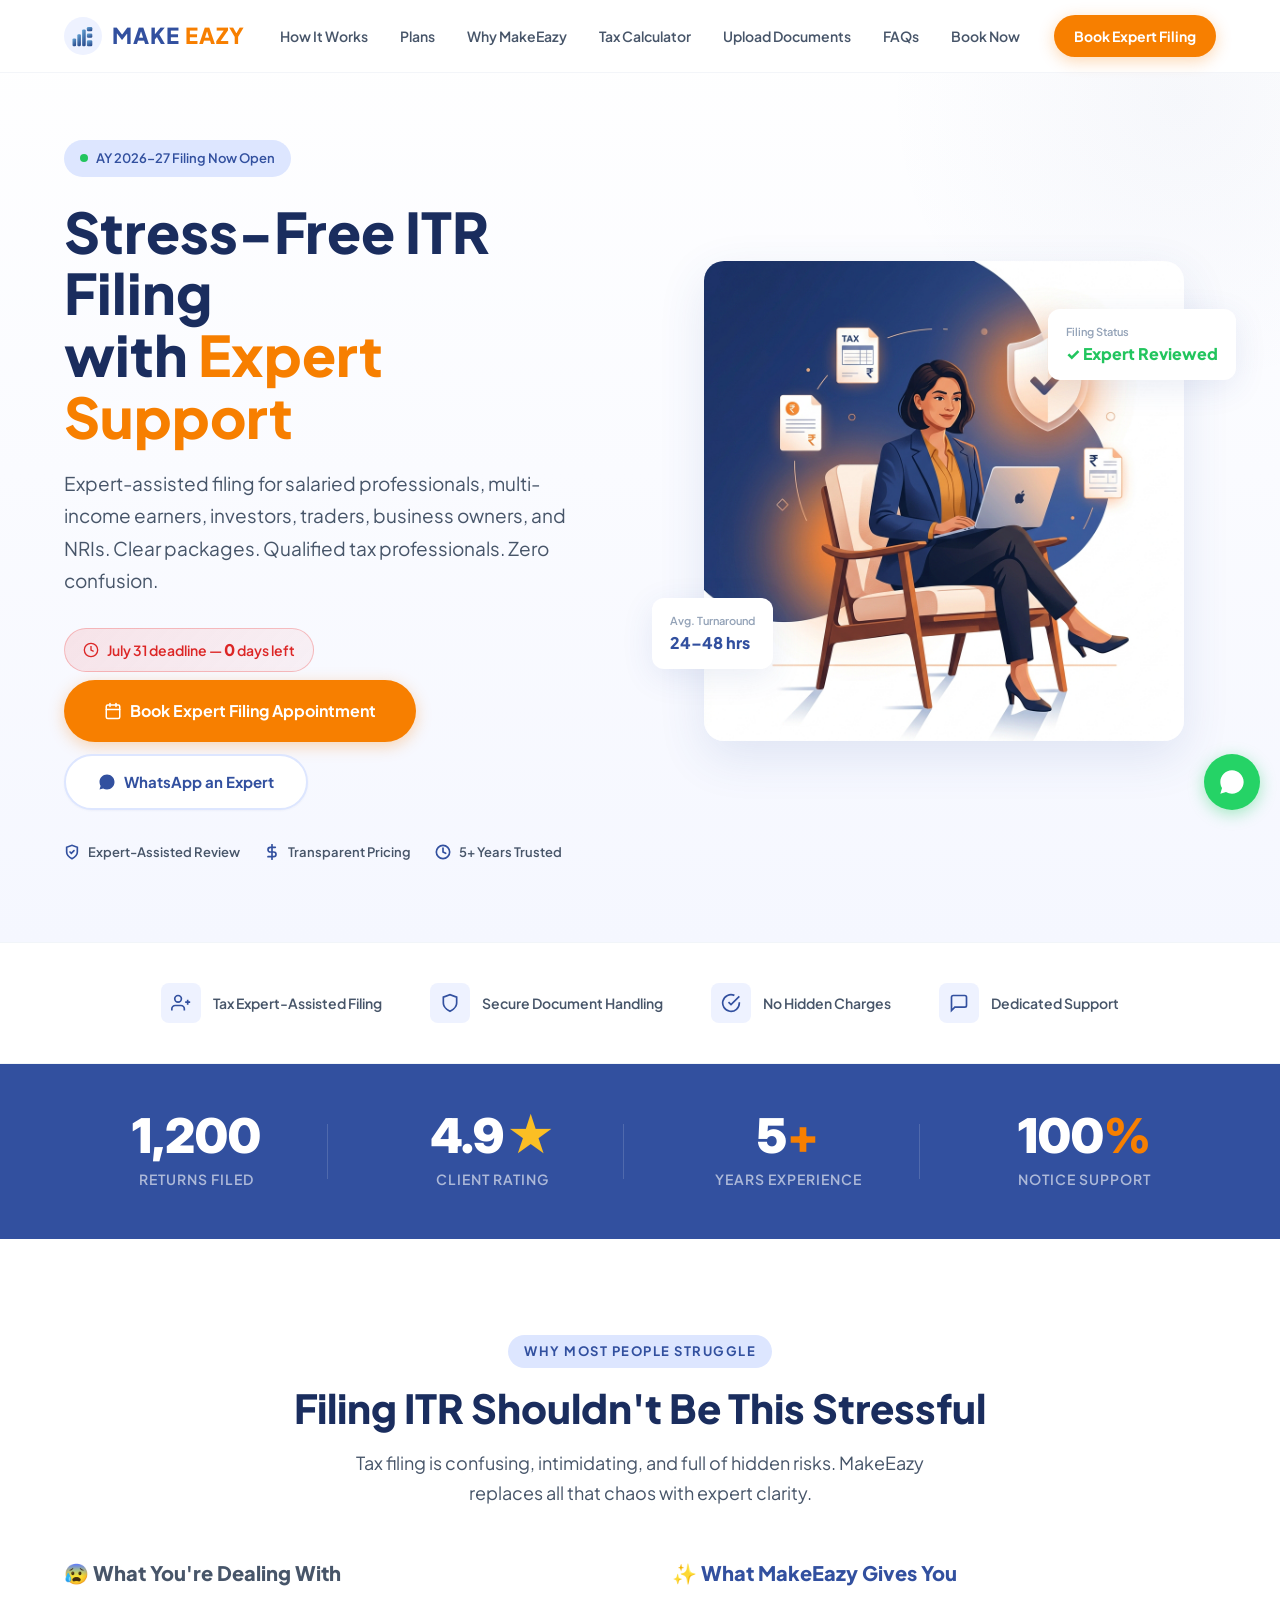
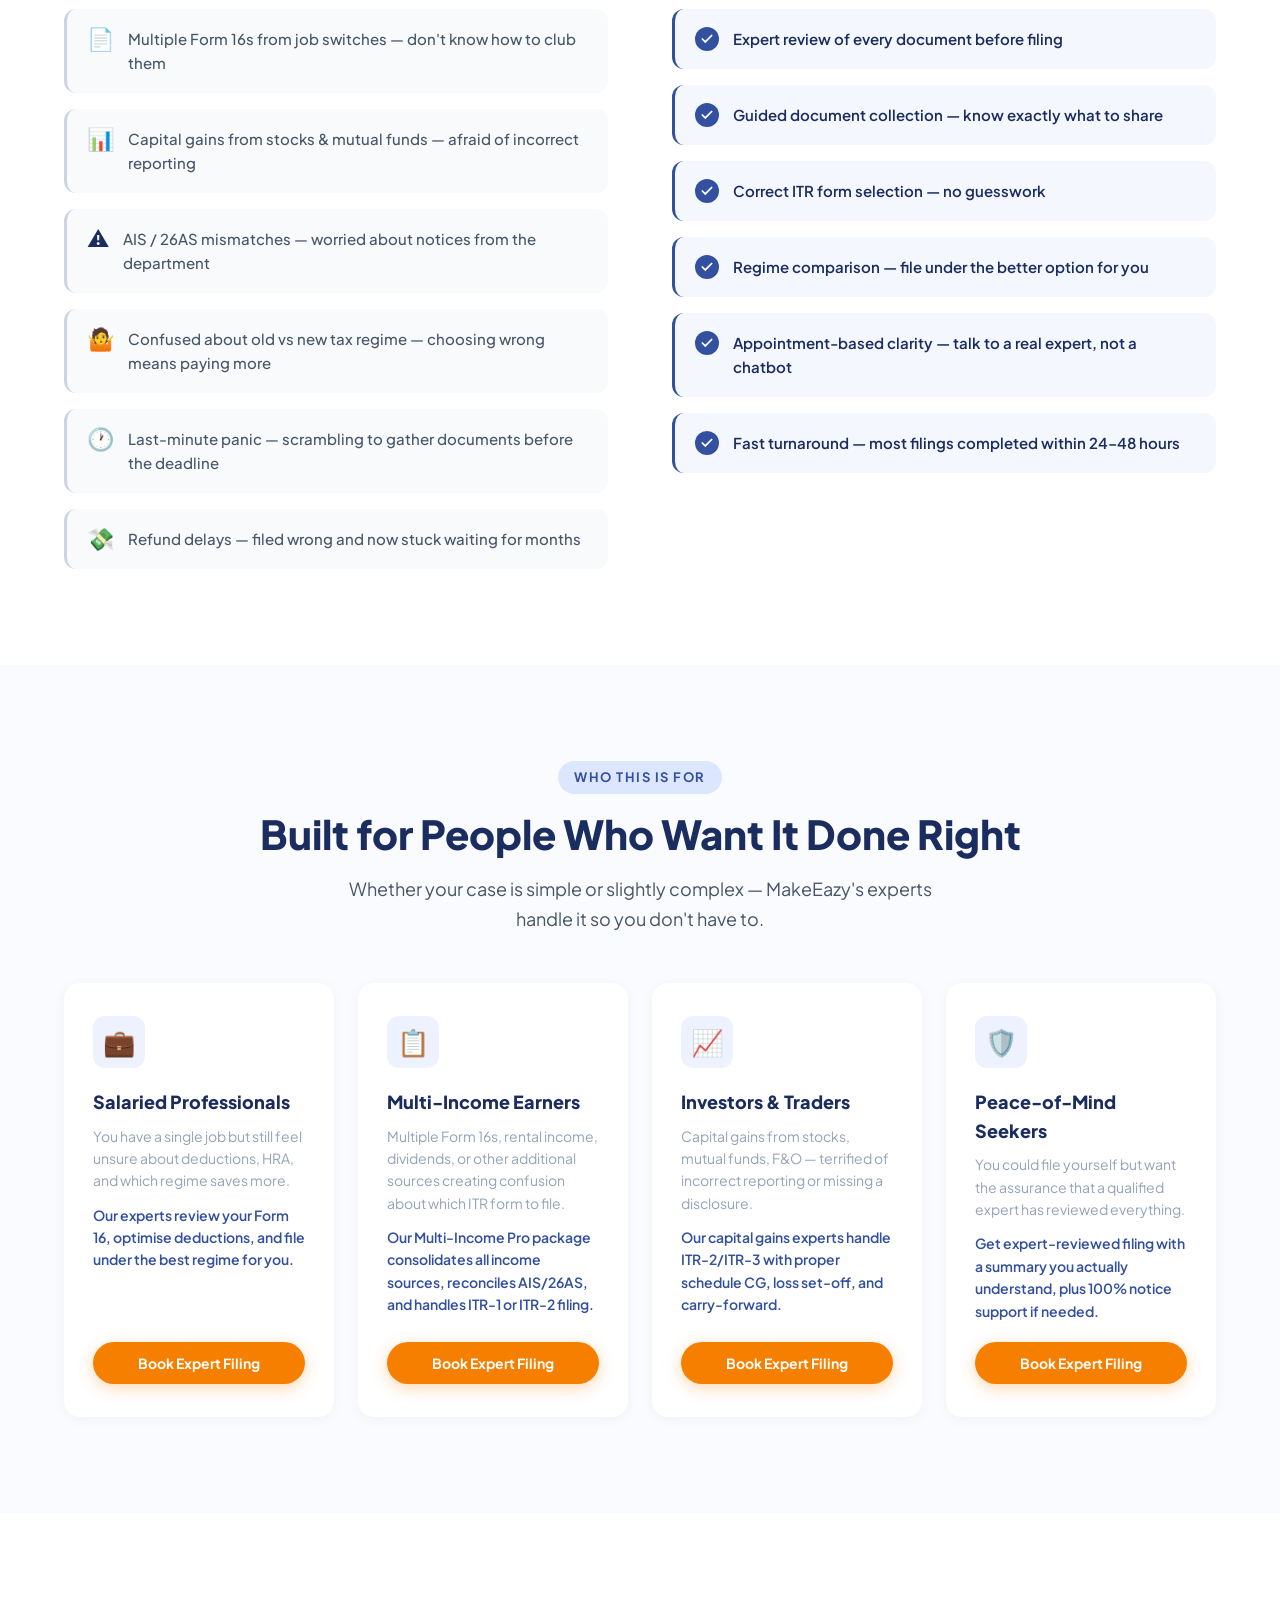
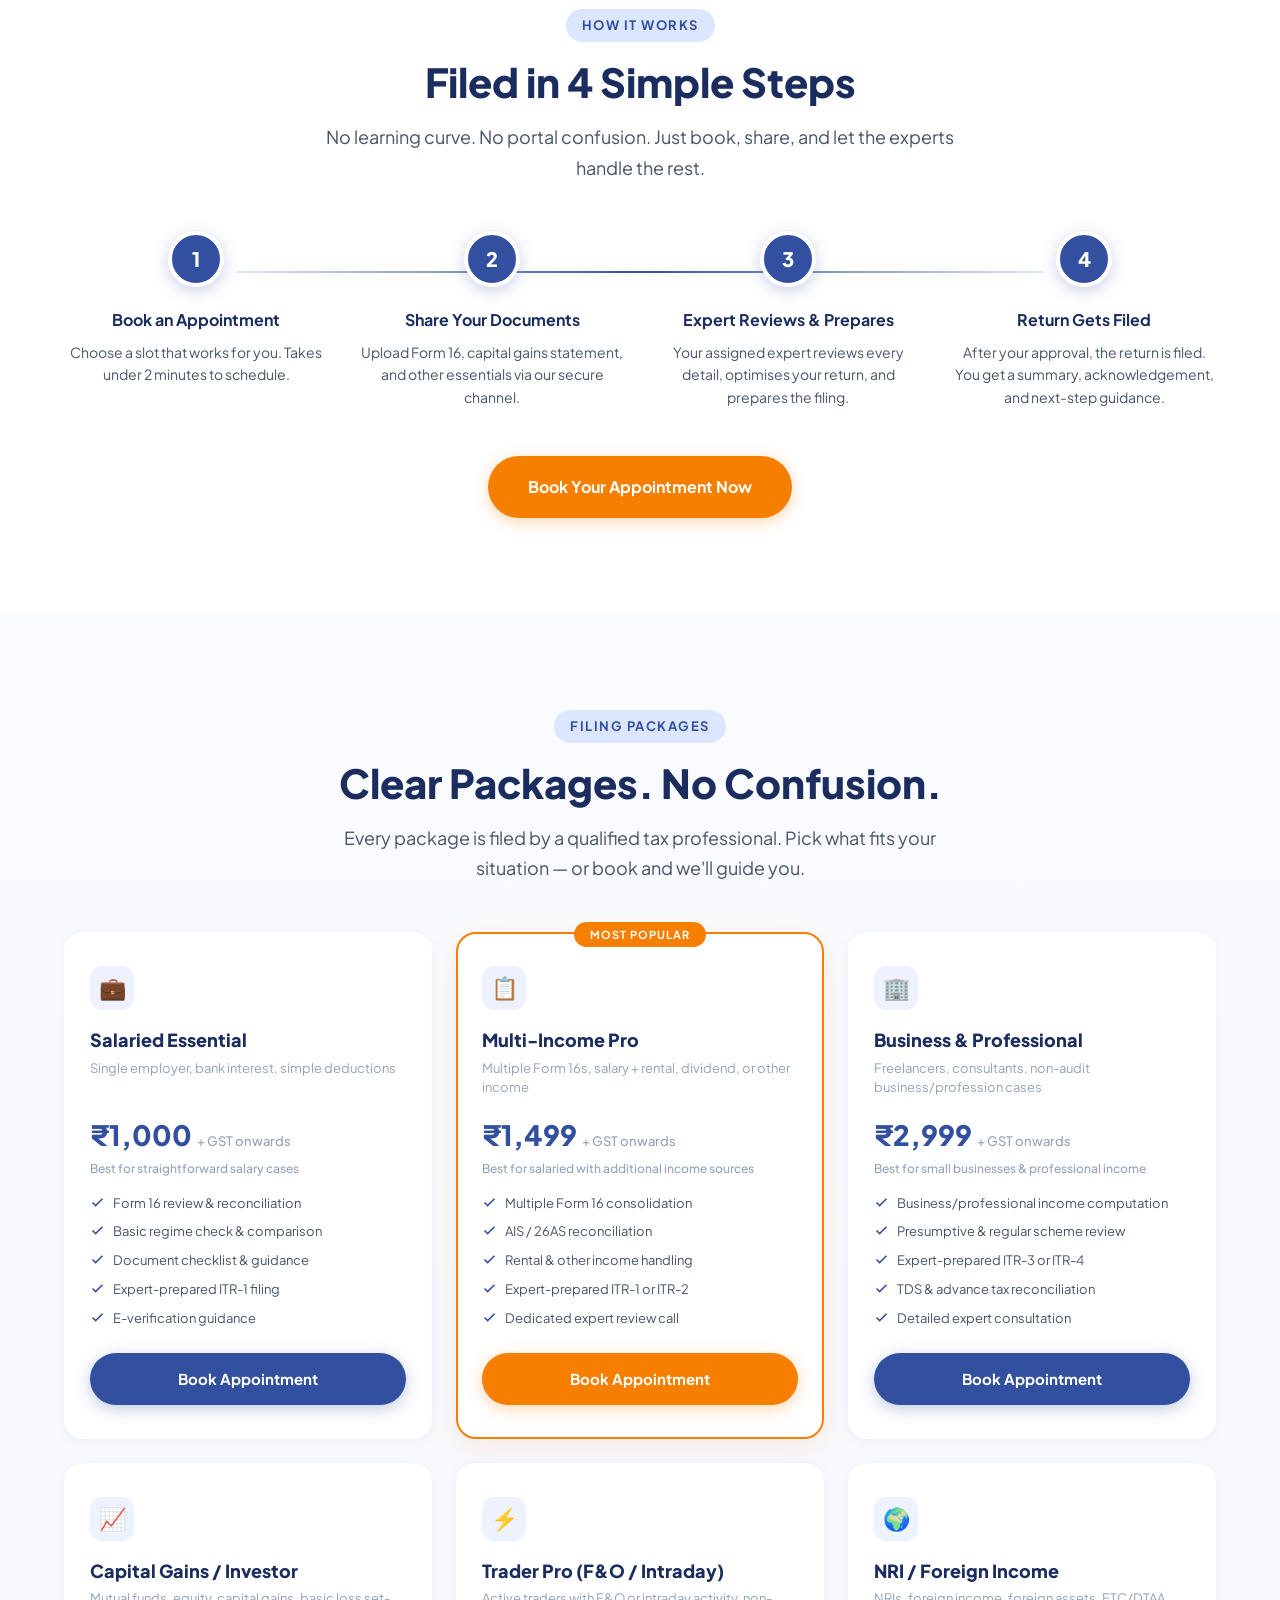
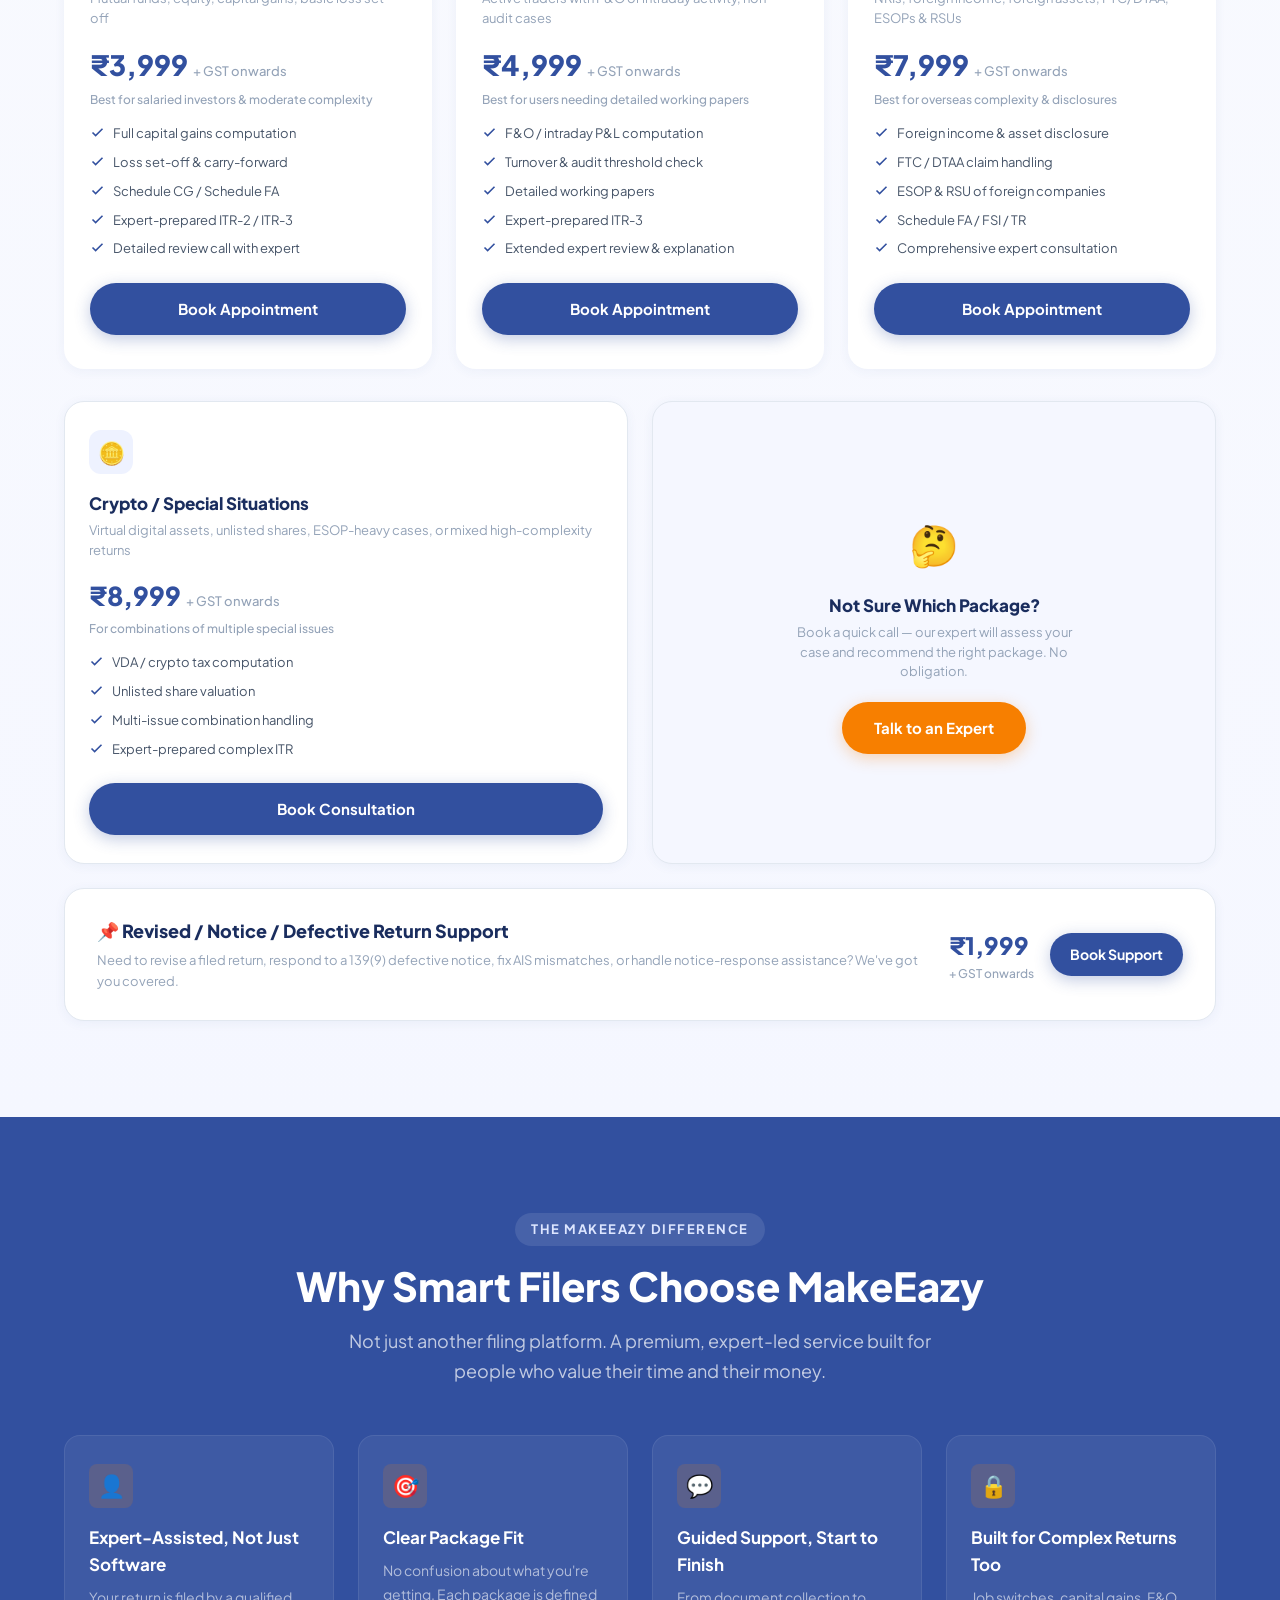
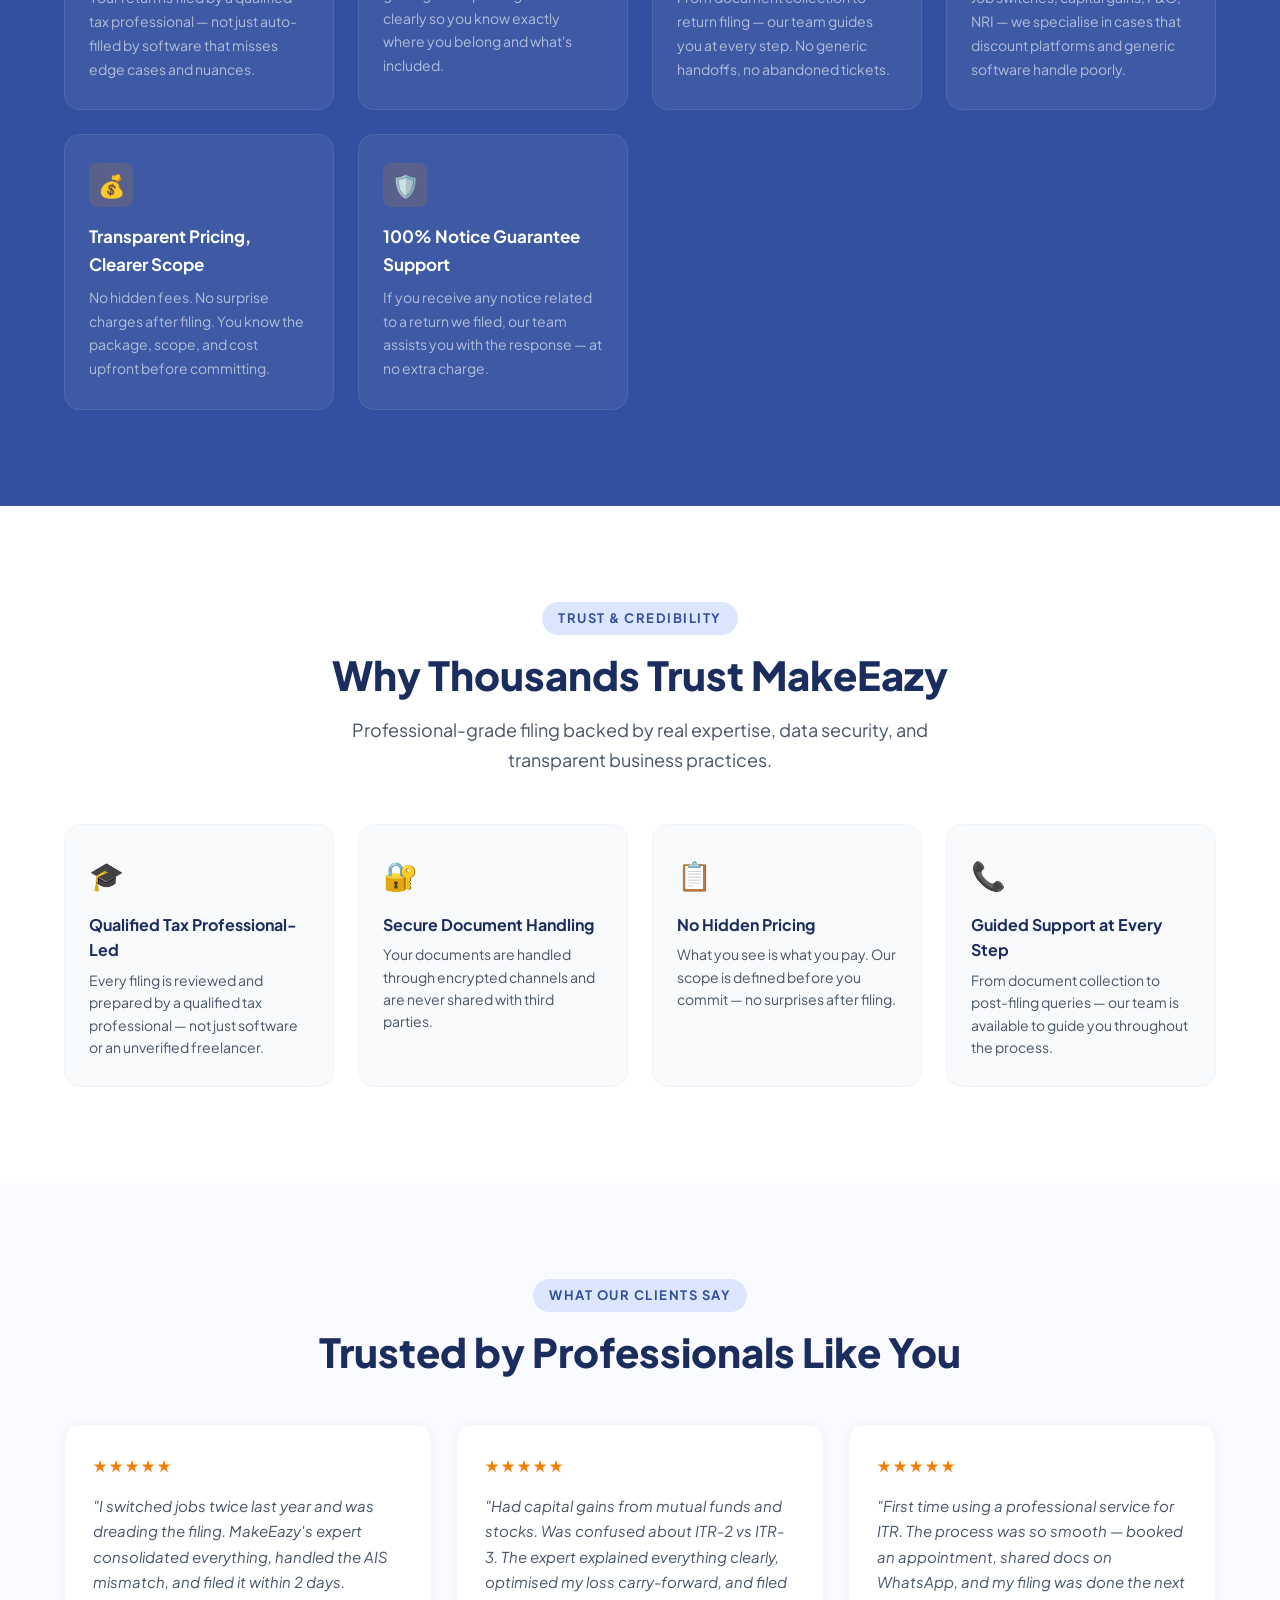
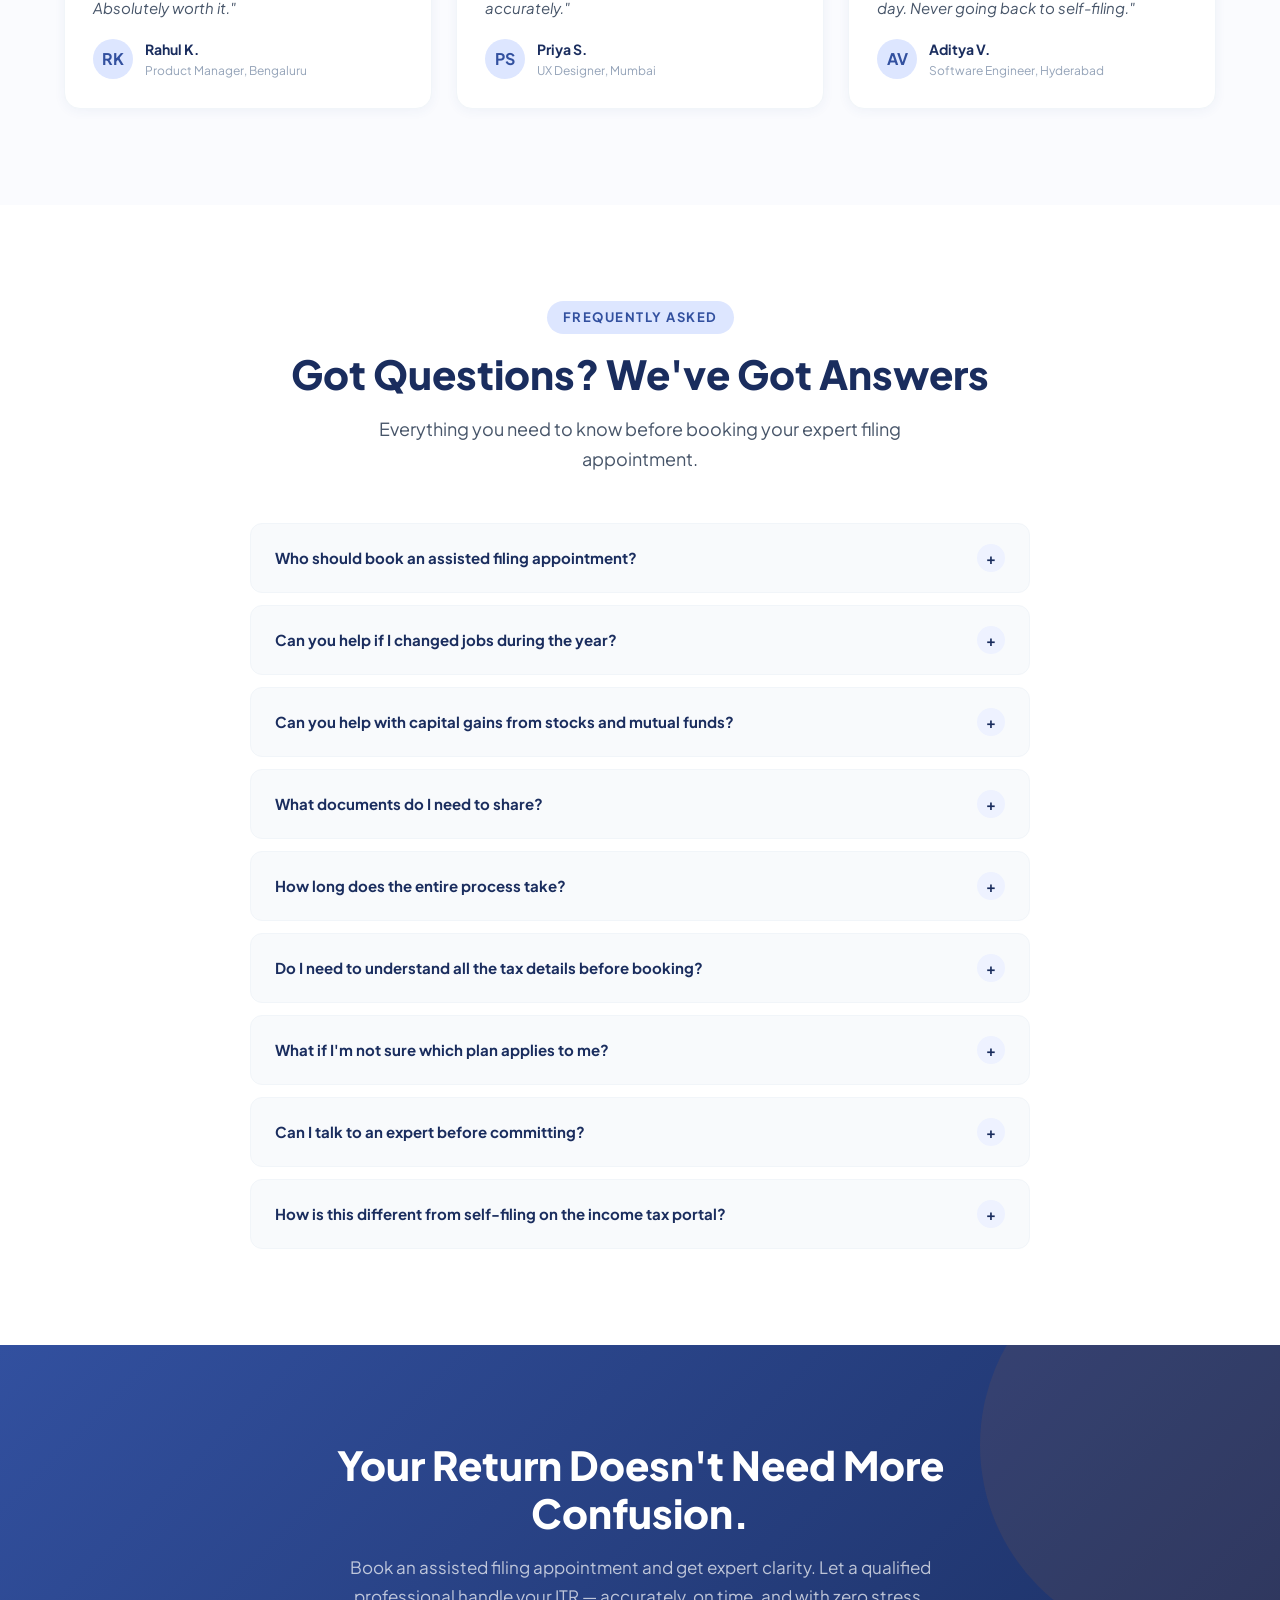
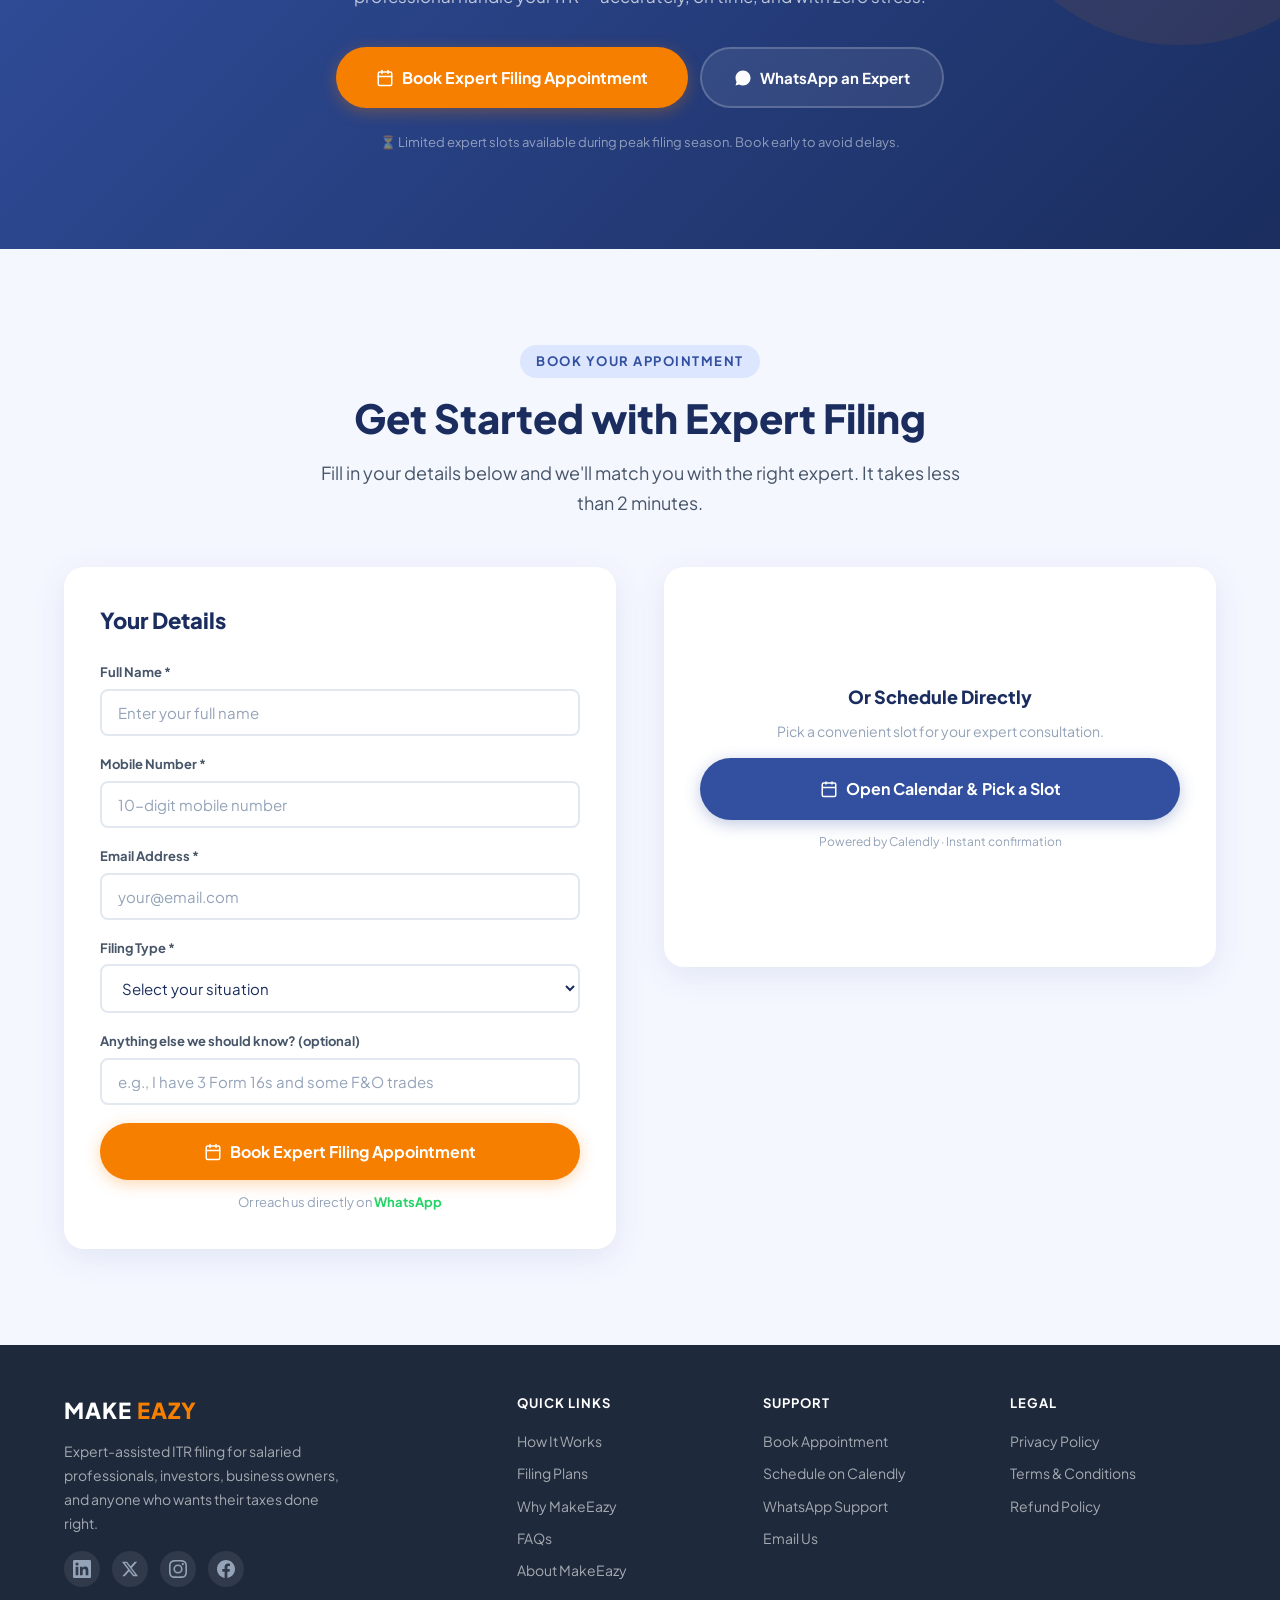
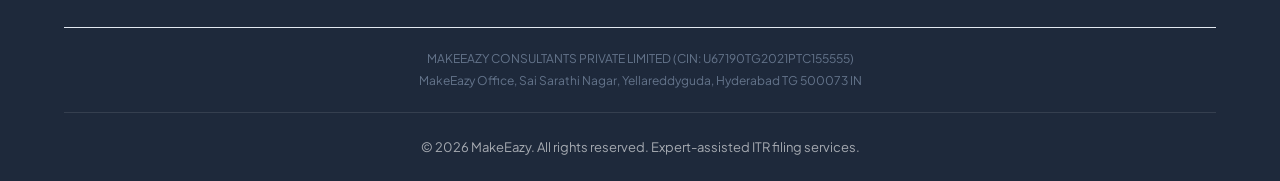
==== commit 605c64ed: "Add Smart Document Upload page with Gemini AI parsing, calculator pre-fill integration, and Upload D" ====
--- a/index.html
+++ b/index.html
@@ -40,7 +40,8 @@
       <a href="#how-it-works">How It Works</a>
       <a href="#plans">Plans</a>
       <a href="#why-makeeazy">Why MakeEazy</a>
-      <a href="calculator.html">Tax Calculator</a>
+      <a href="calculator">Tax Calculator</a>
+      <a href="upload">Upload Documents</a>
       <a href="#faq">FAQs</a>
       <a href="#booking">Book Now</a>
     </div>
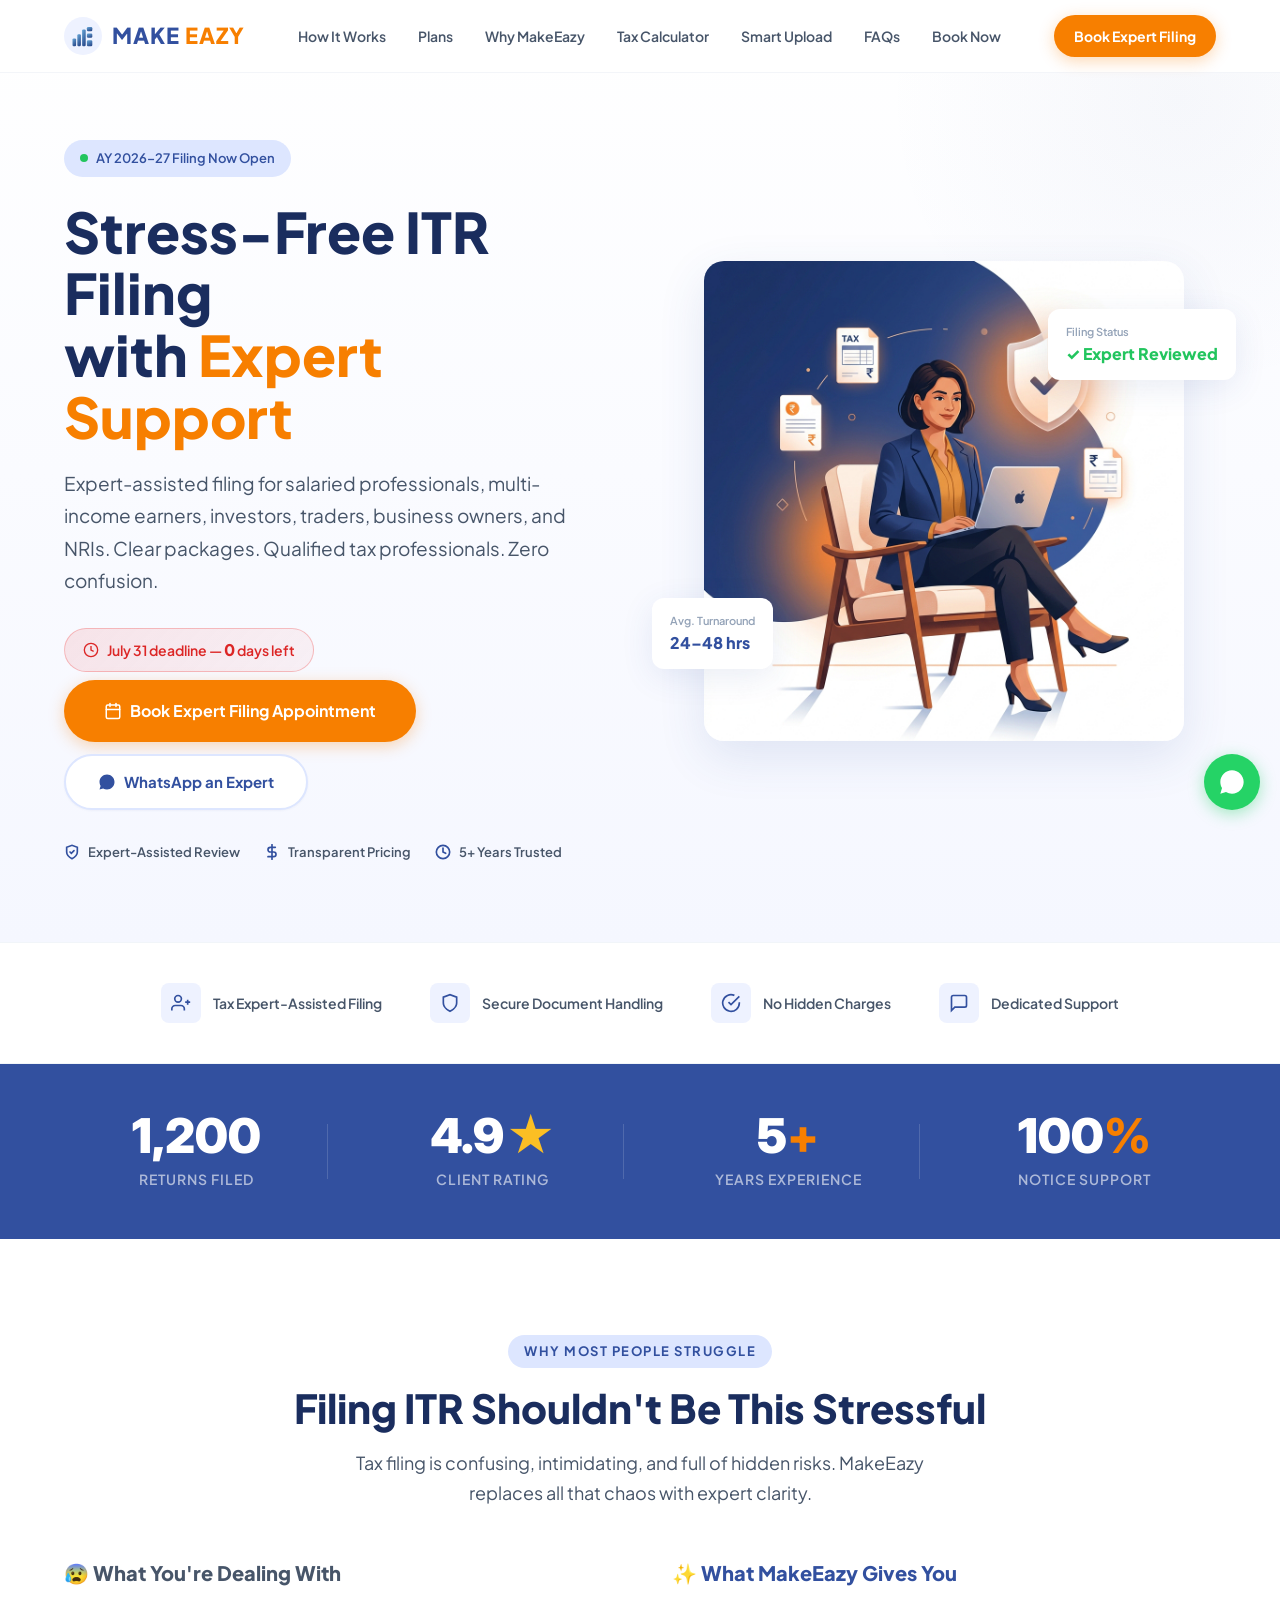
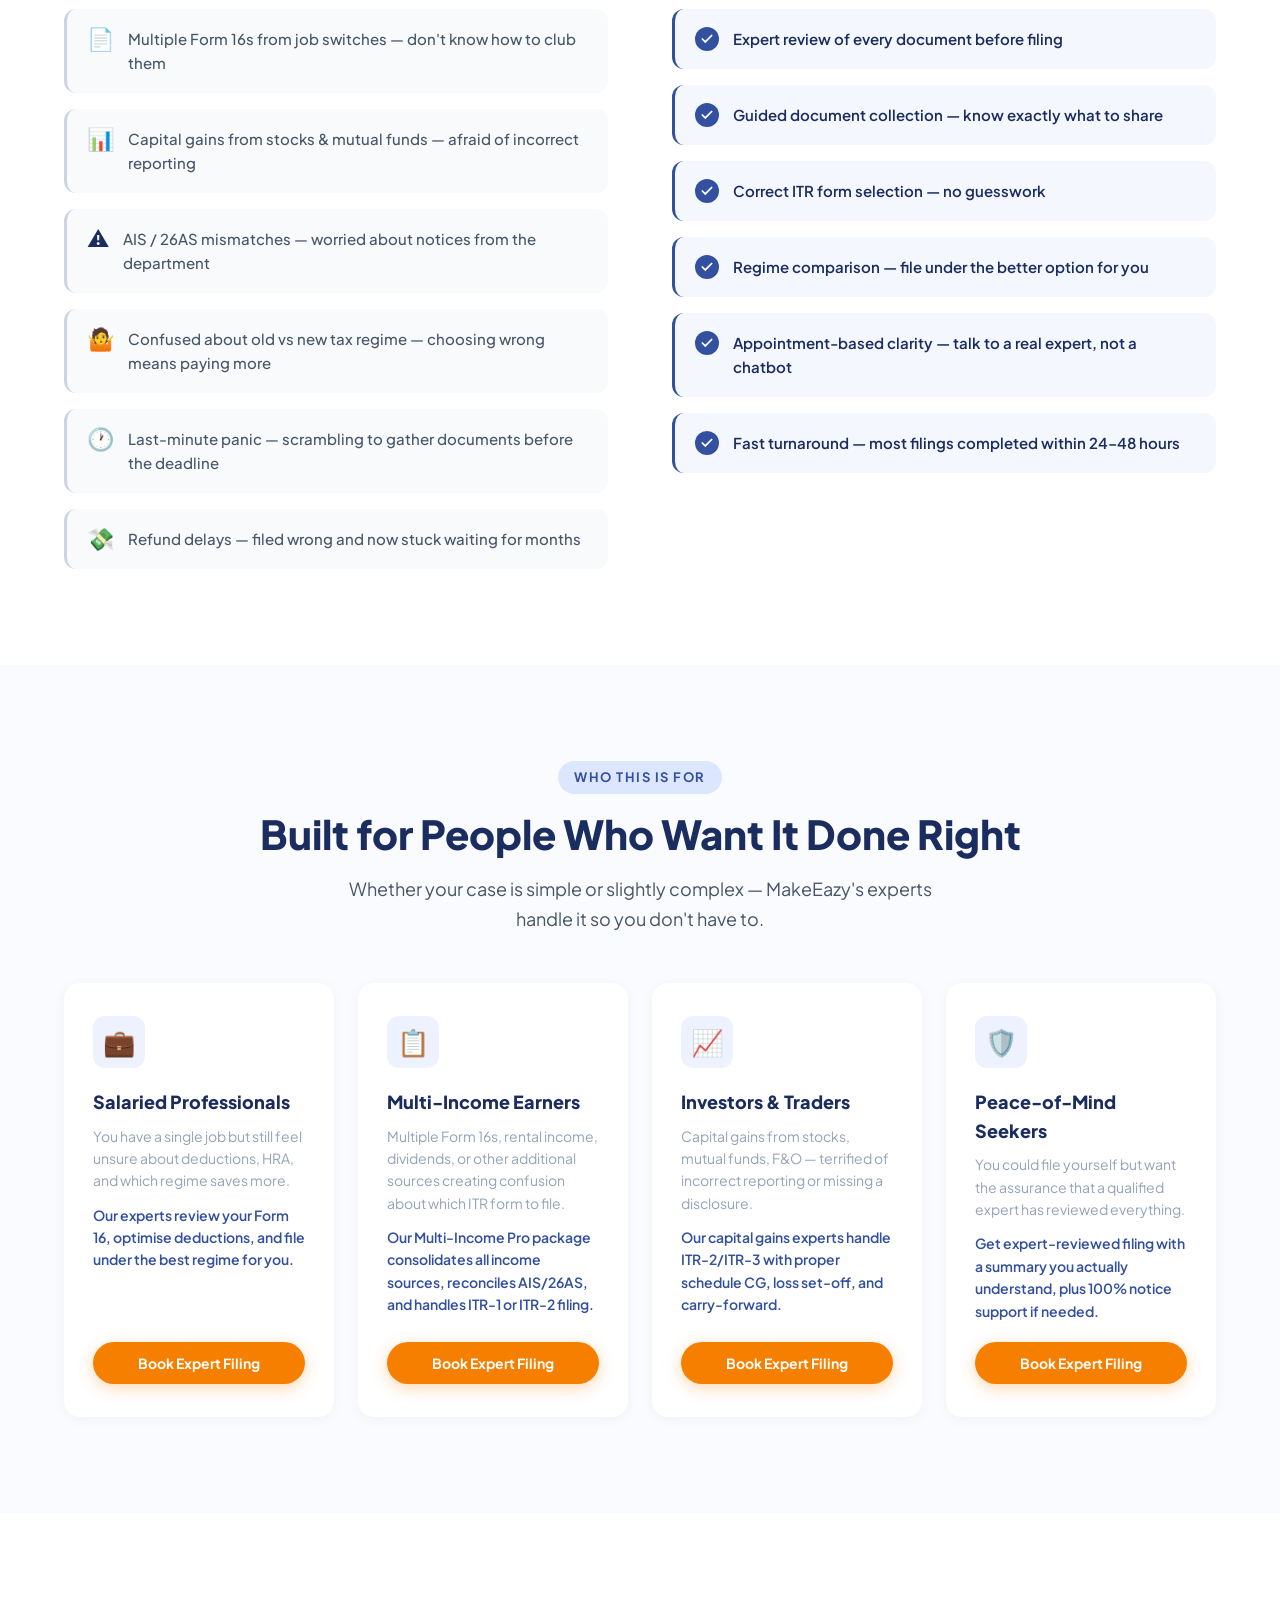
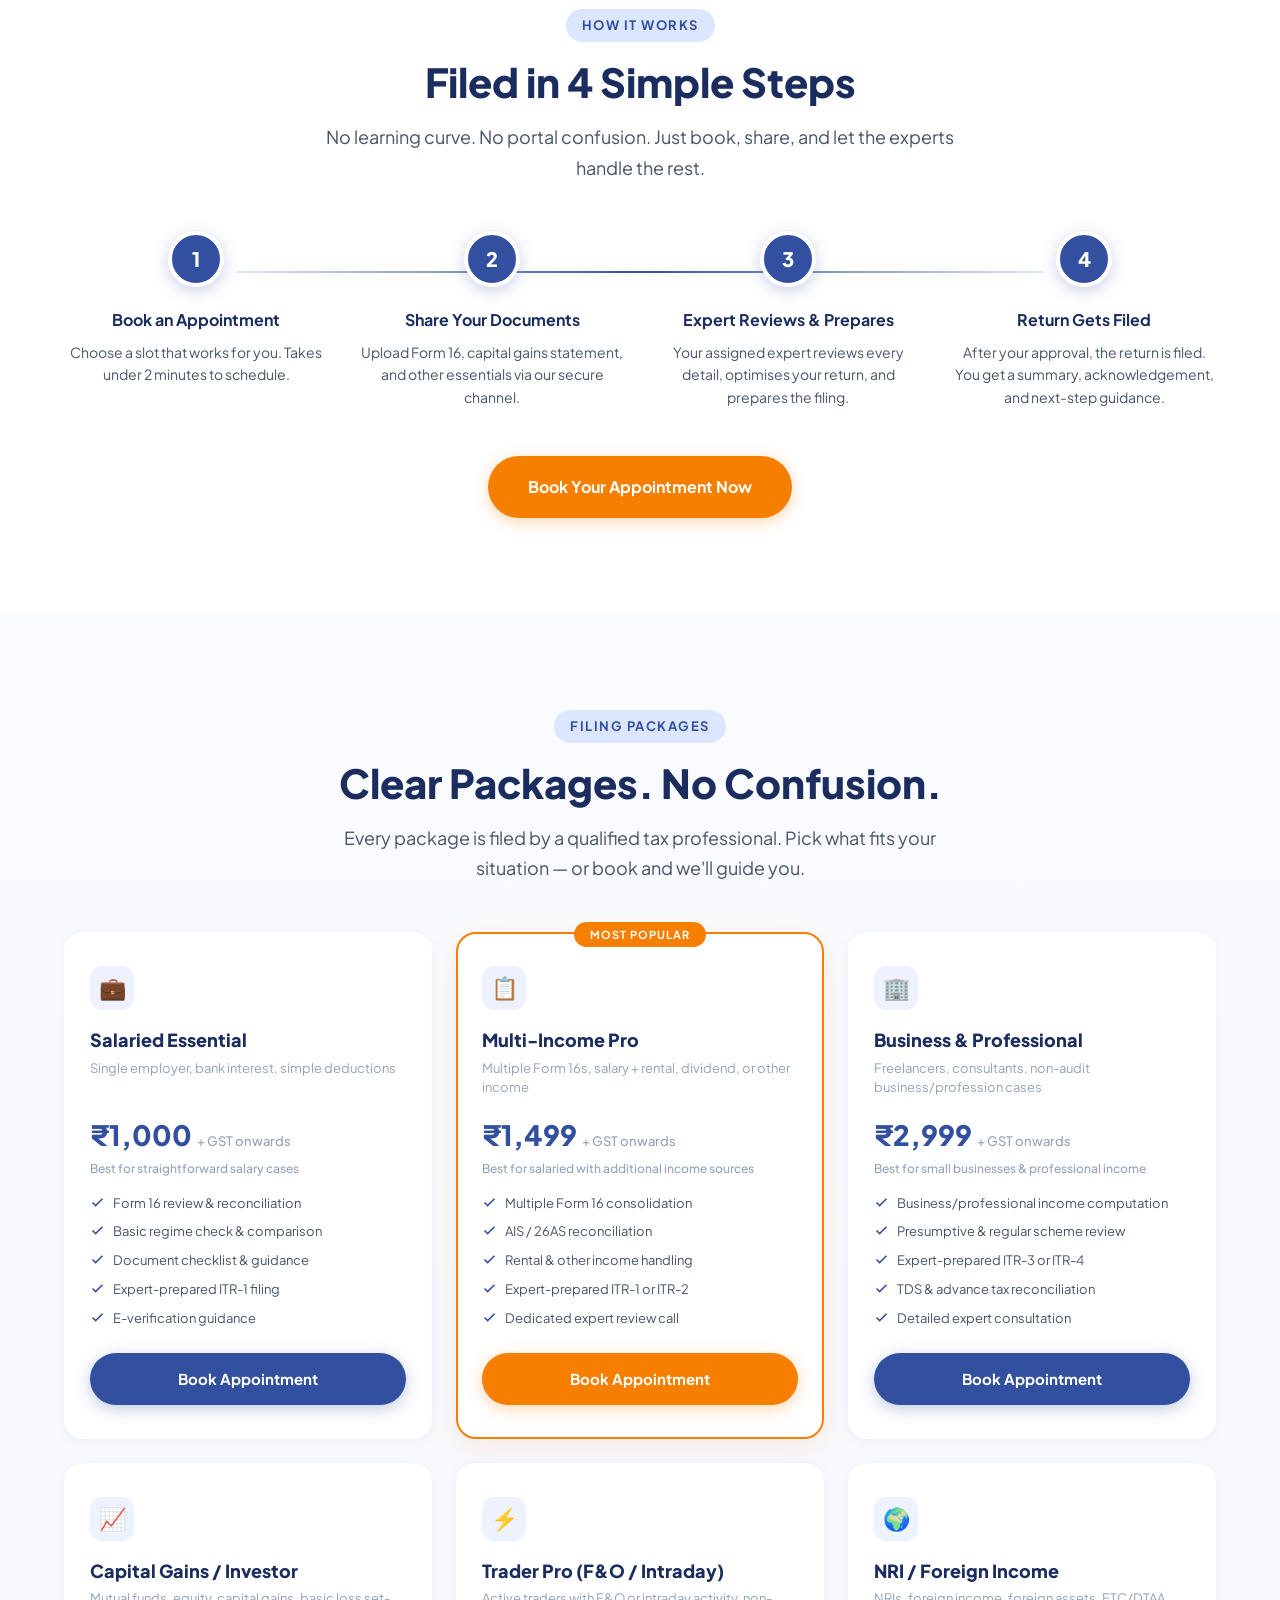
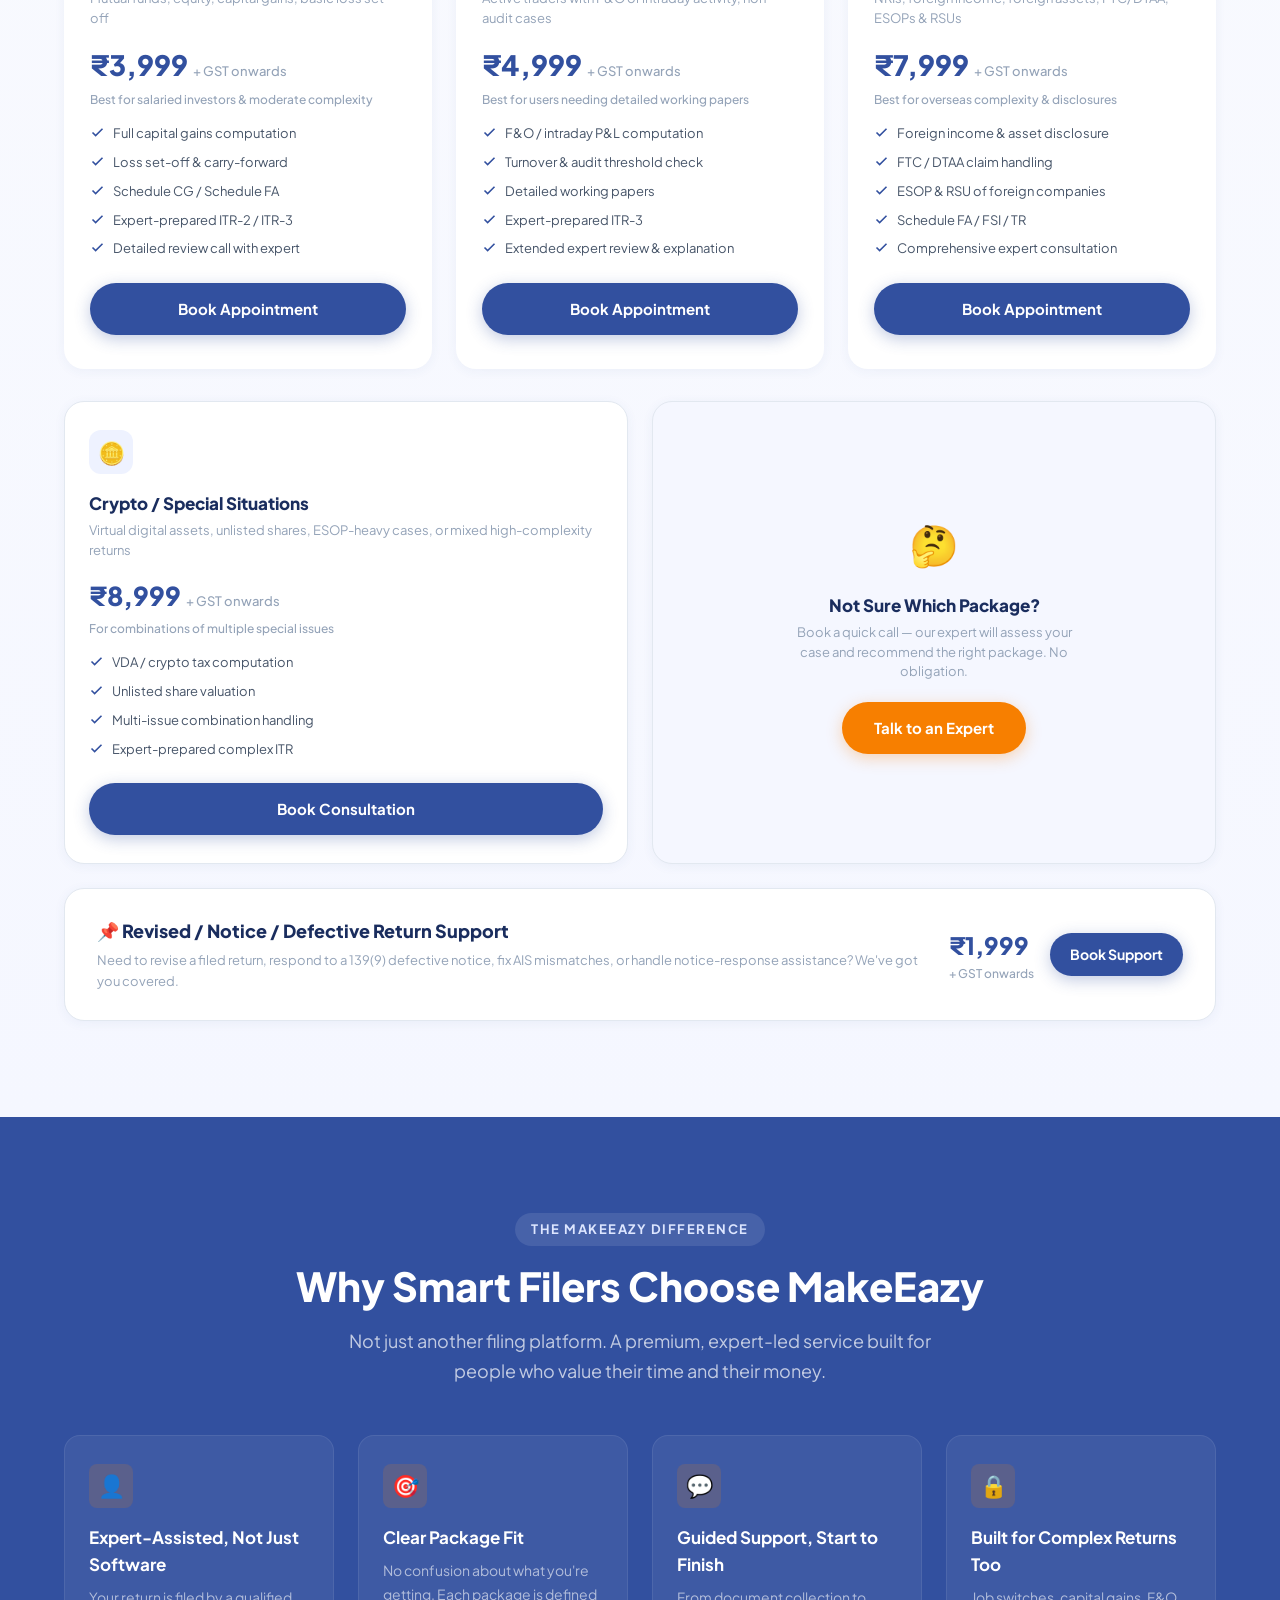
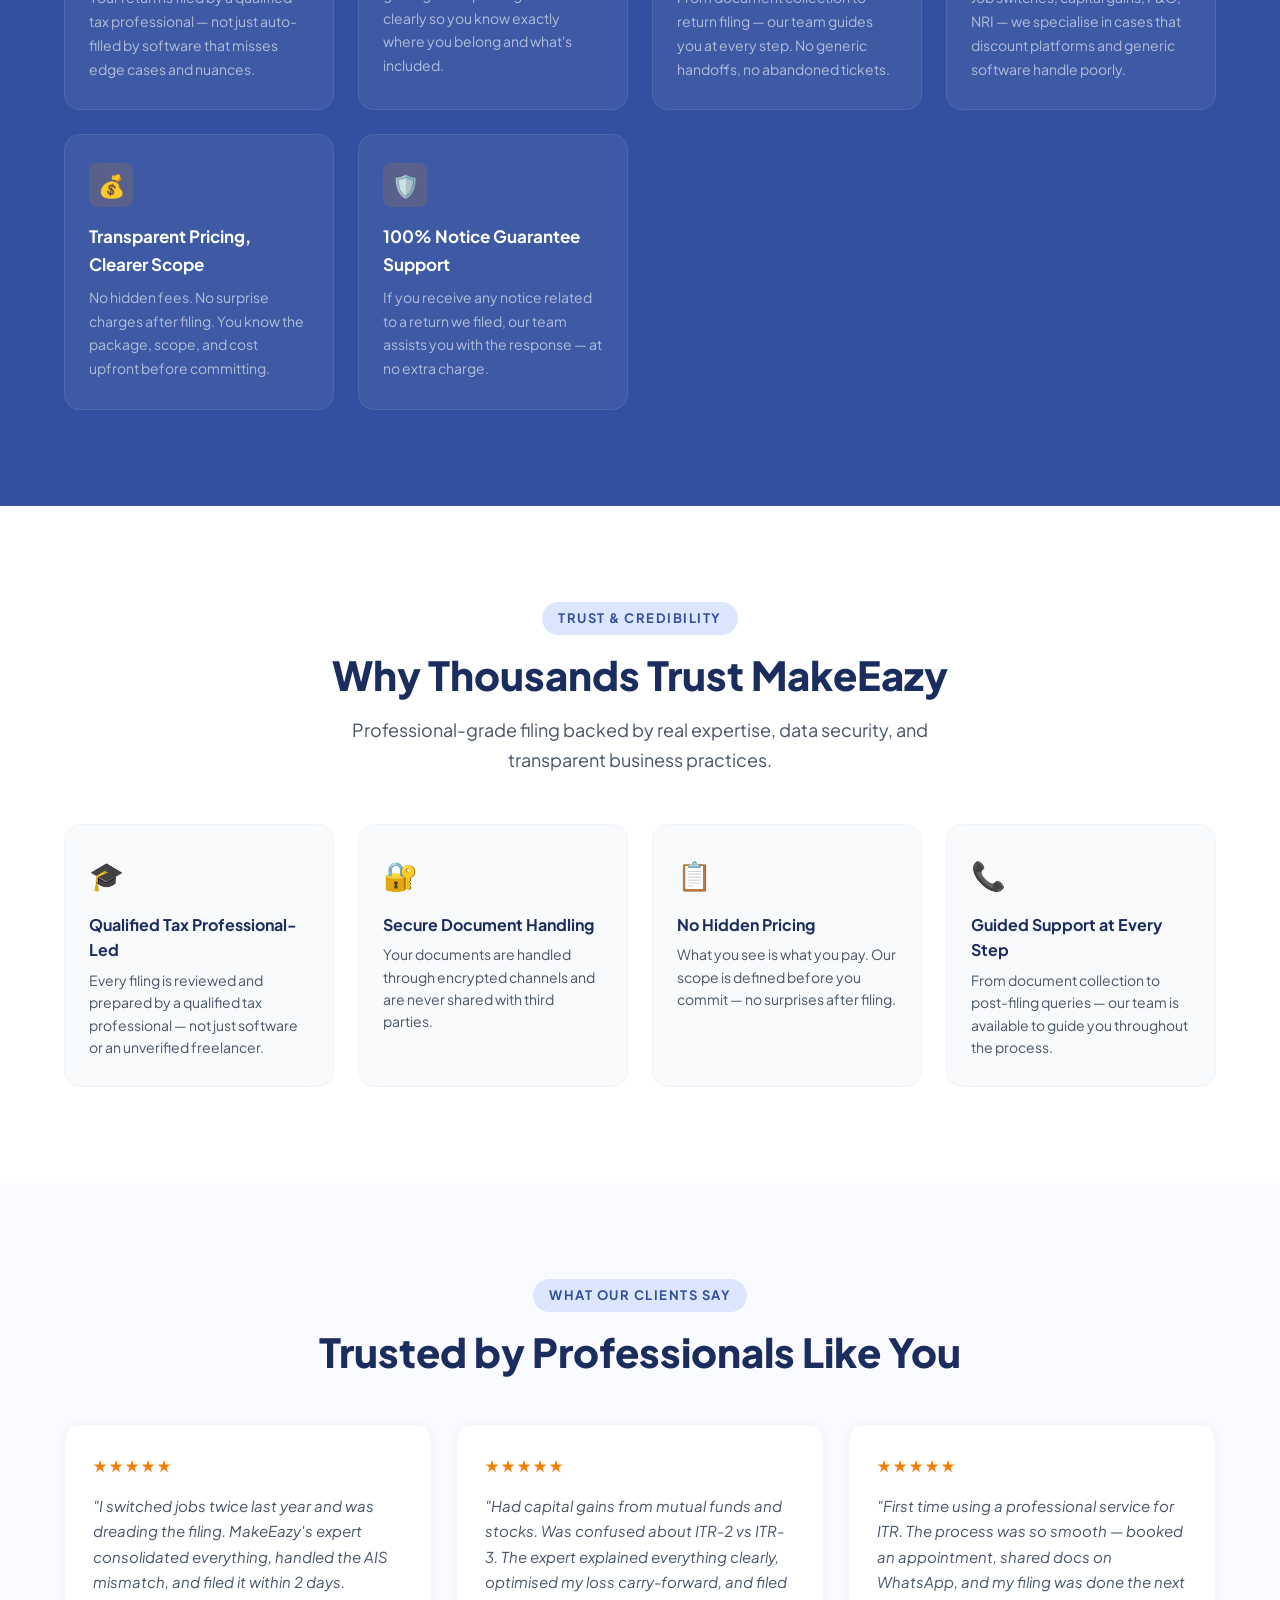
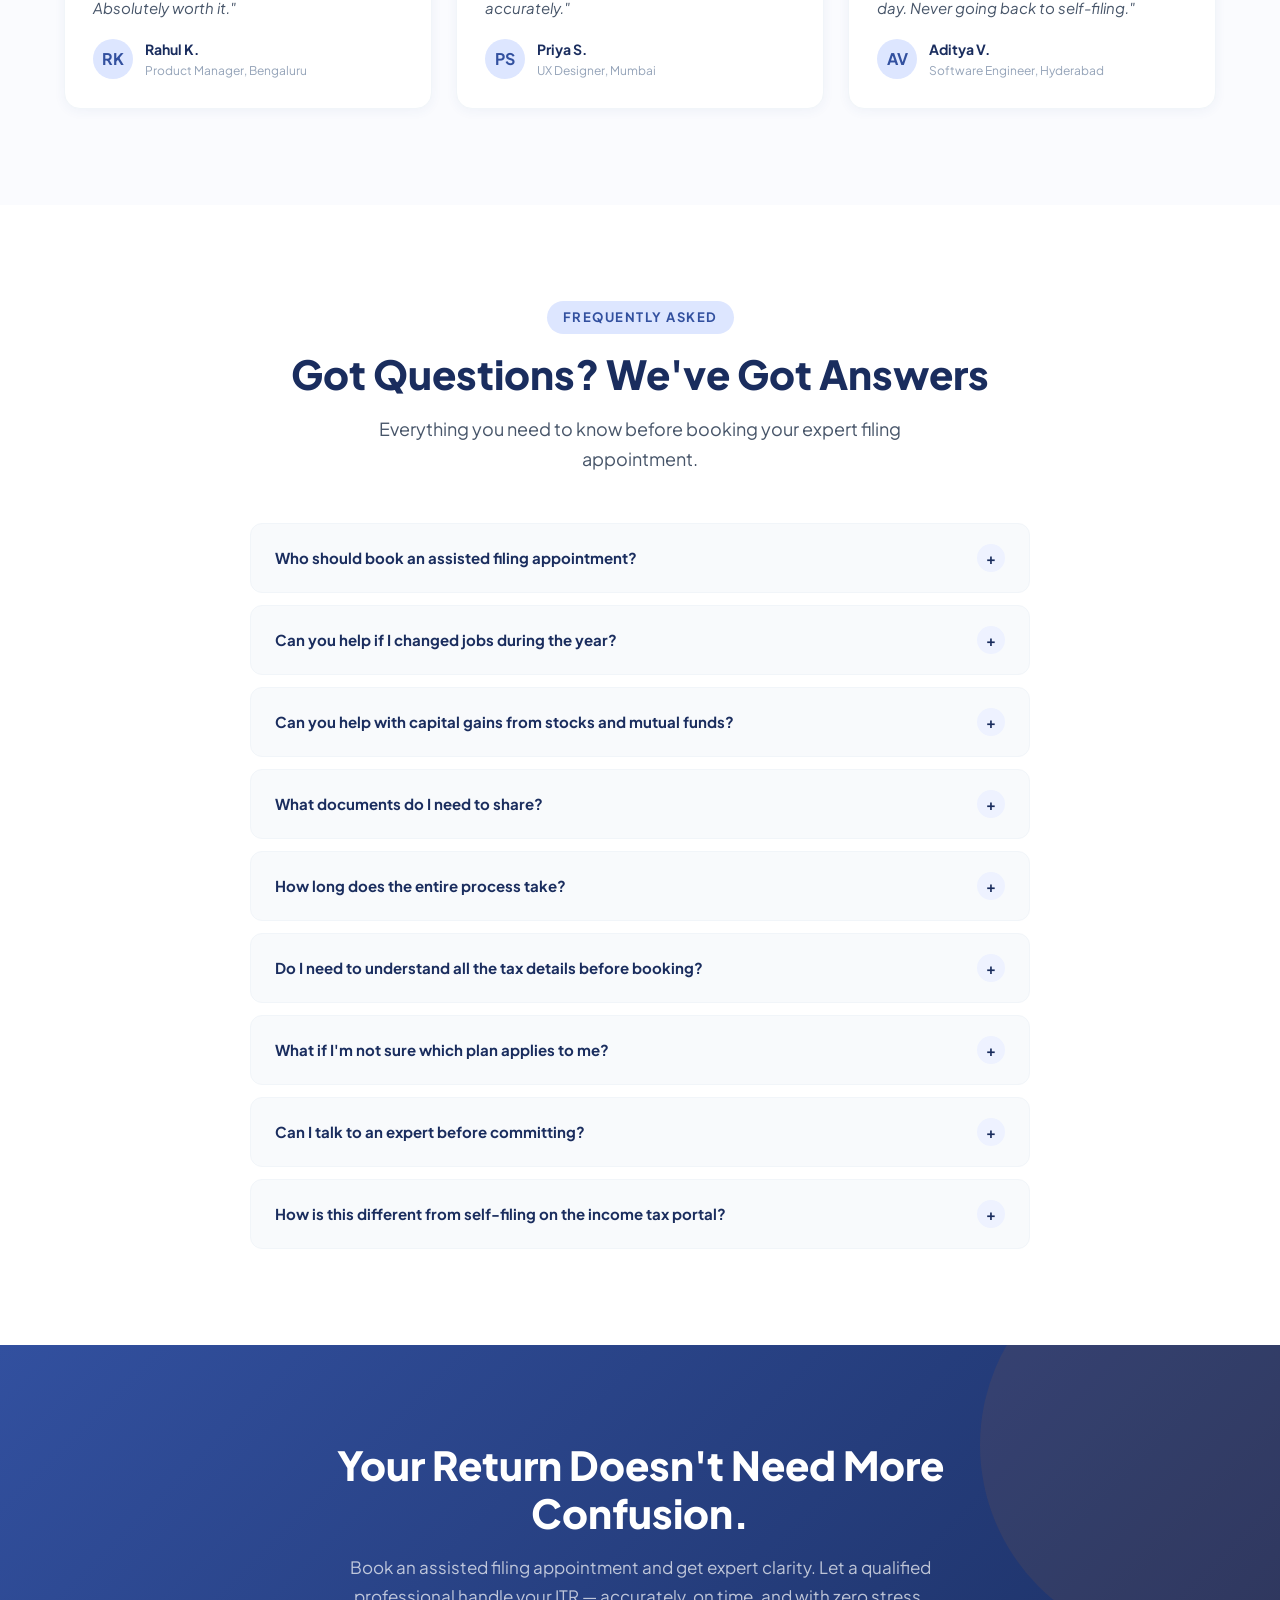
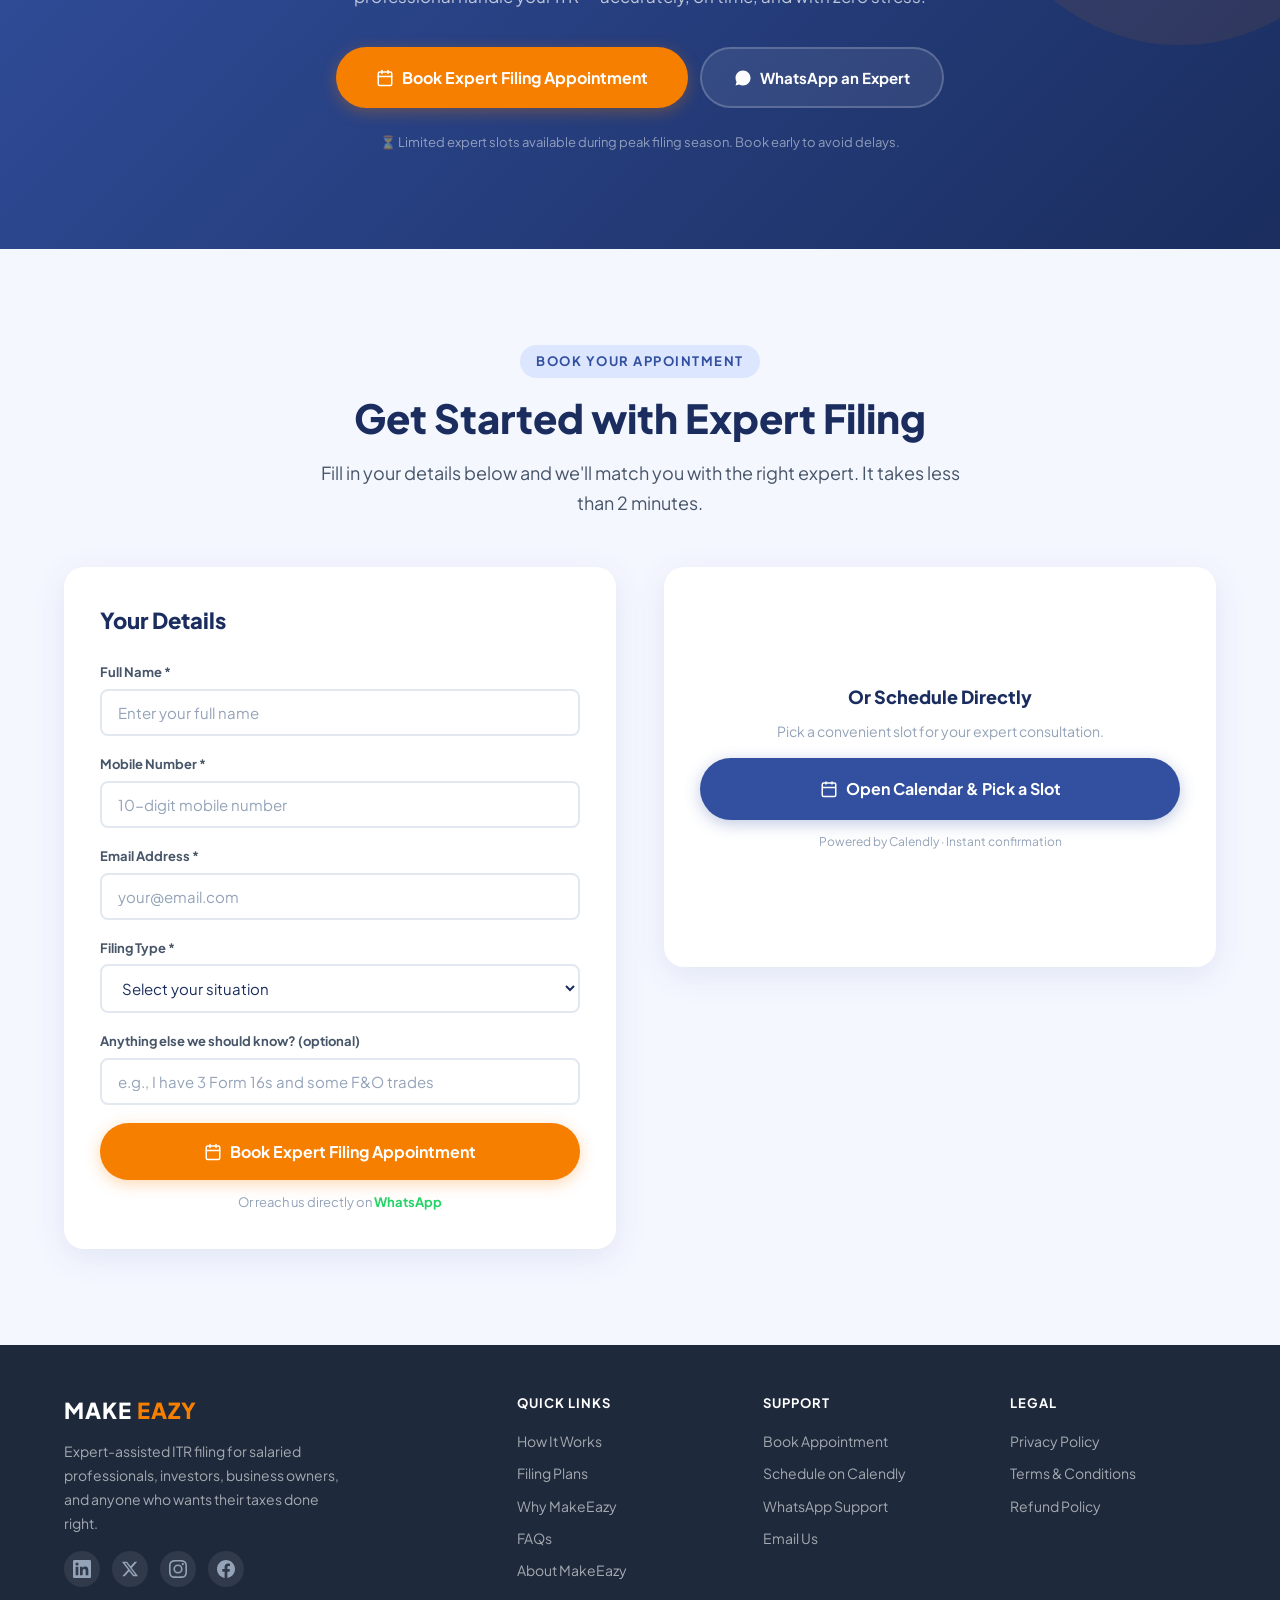
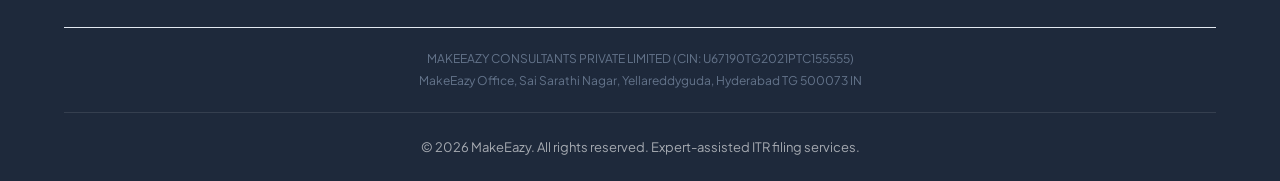
==== commit a3c52ff3: "Rename upload to smartupload, fix name pre-fill, add CNAME for itr.makeeazy.in, update nav" ====
--- a/index.html
+++ b/index.html
@@ -41,7 +41,7 @@
       <a href="#plans">Plans</a>
       <a href="#why-makeeazy">Why MakeEazy</a>
       <a href="calculator">Tax Calculator</a>
-      <a href="upload">Upload Documents</a>
+      <a href="smartupload">Smart Upload</a>
       <a href="#faq">FAQs</a>
       <a href="#booking">Book Now</a>
     </div>
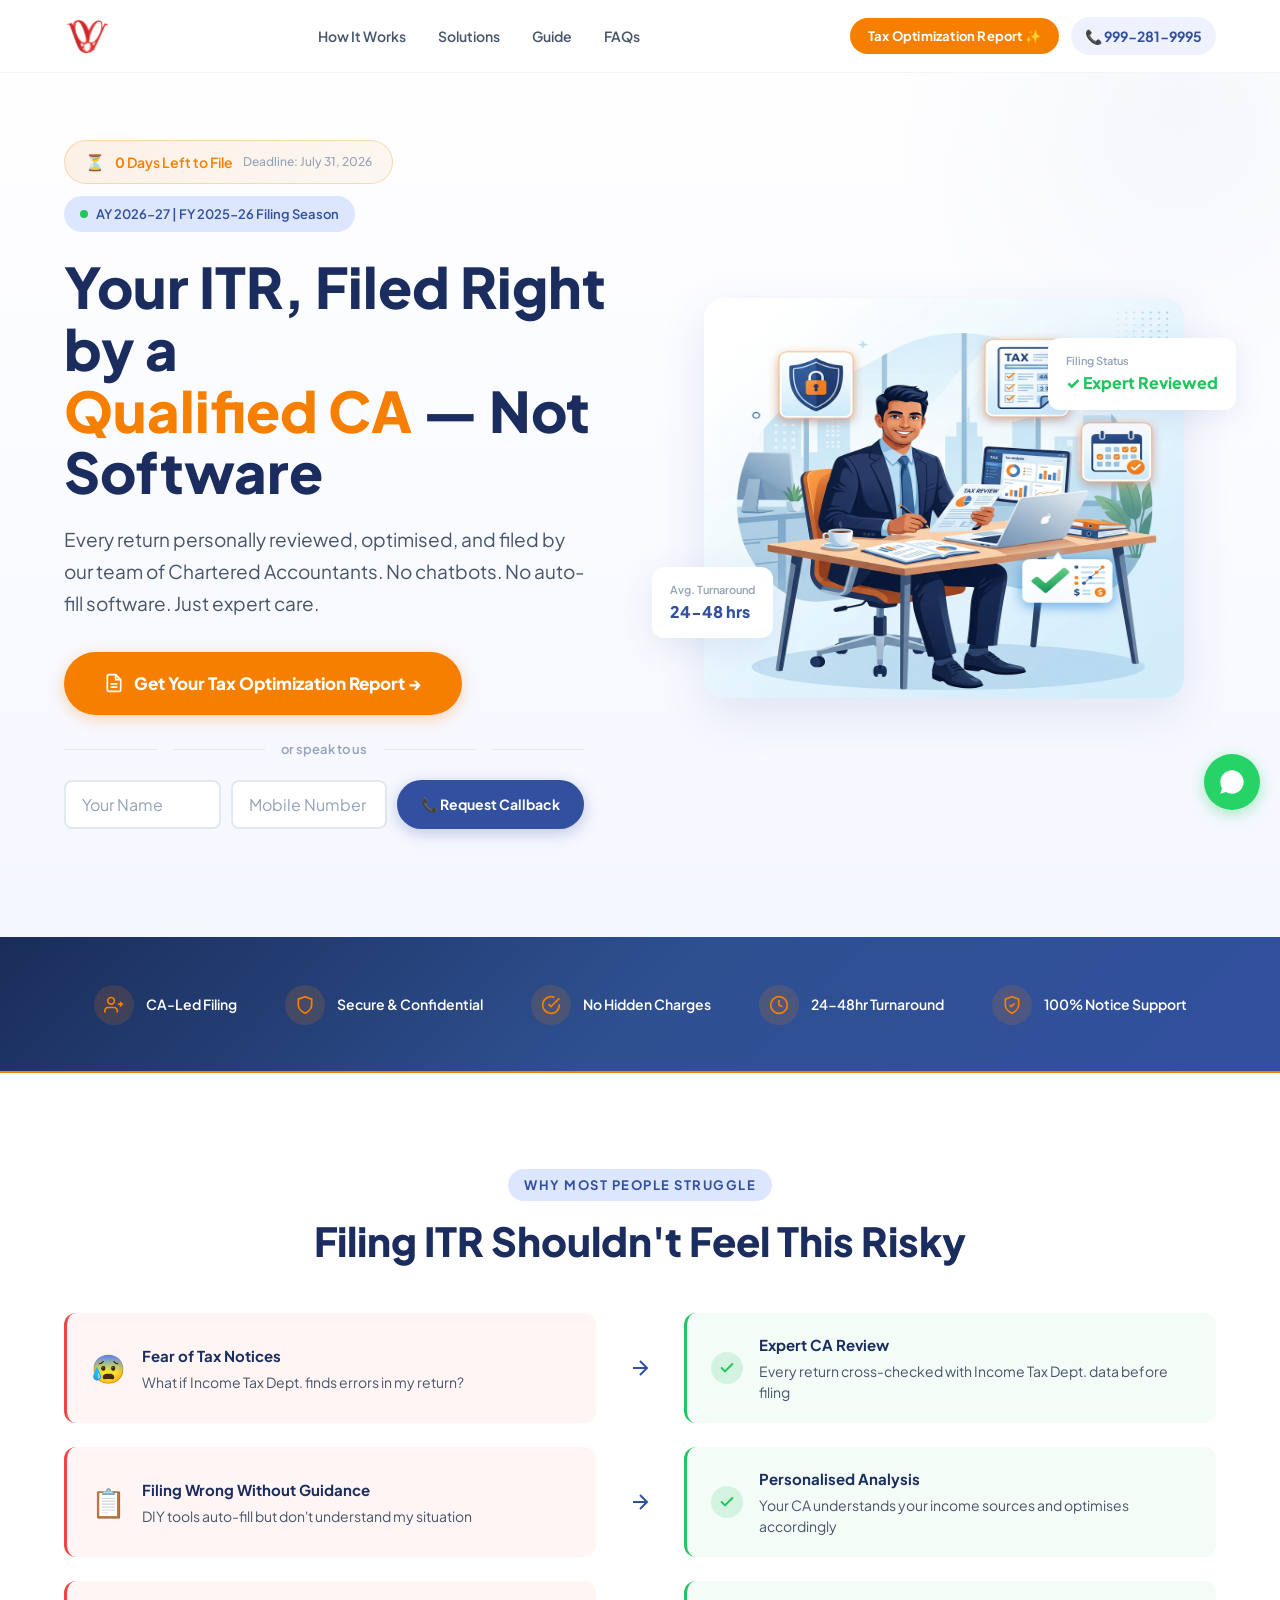
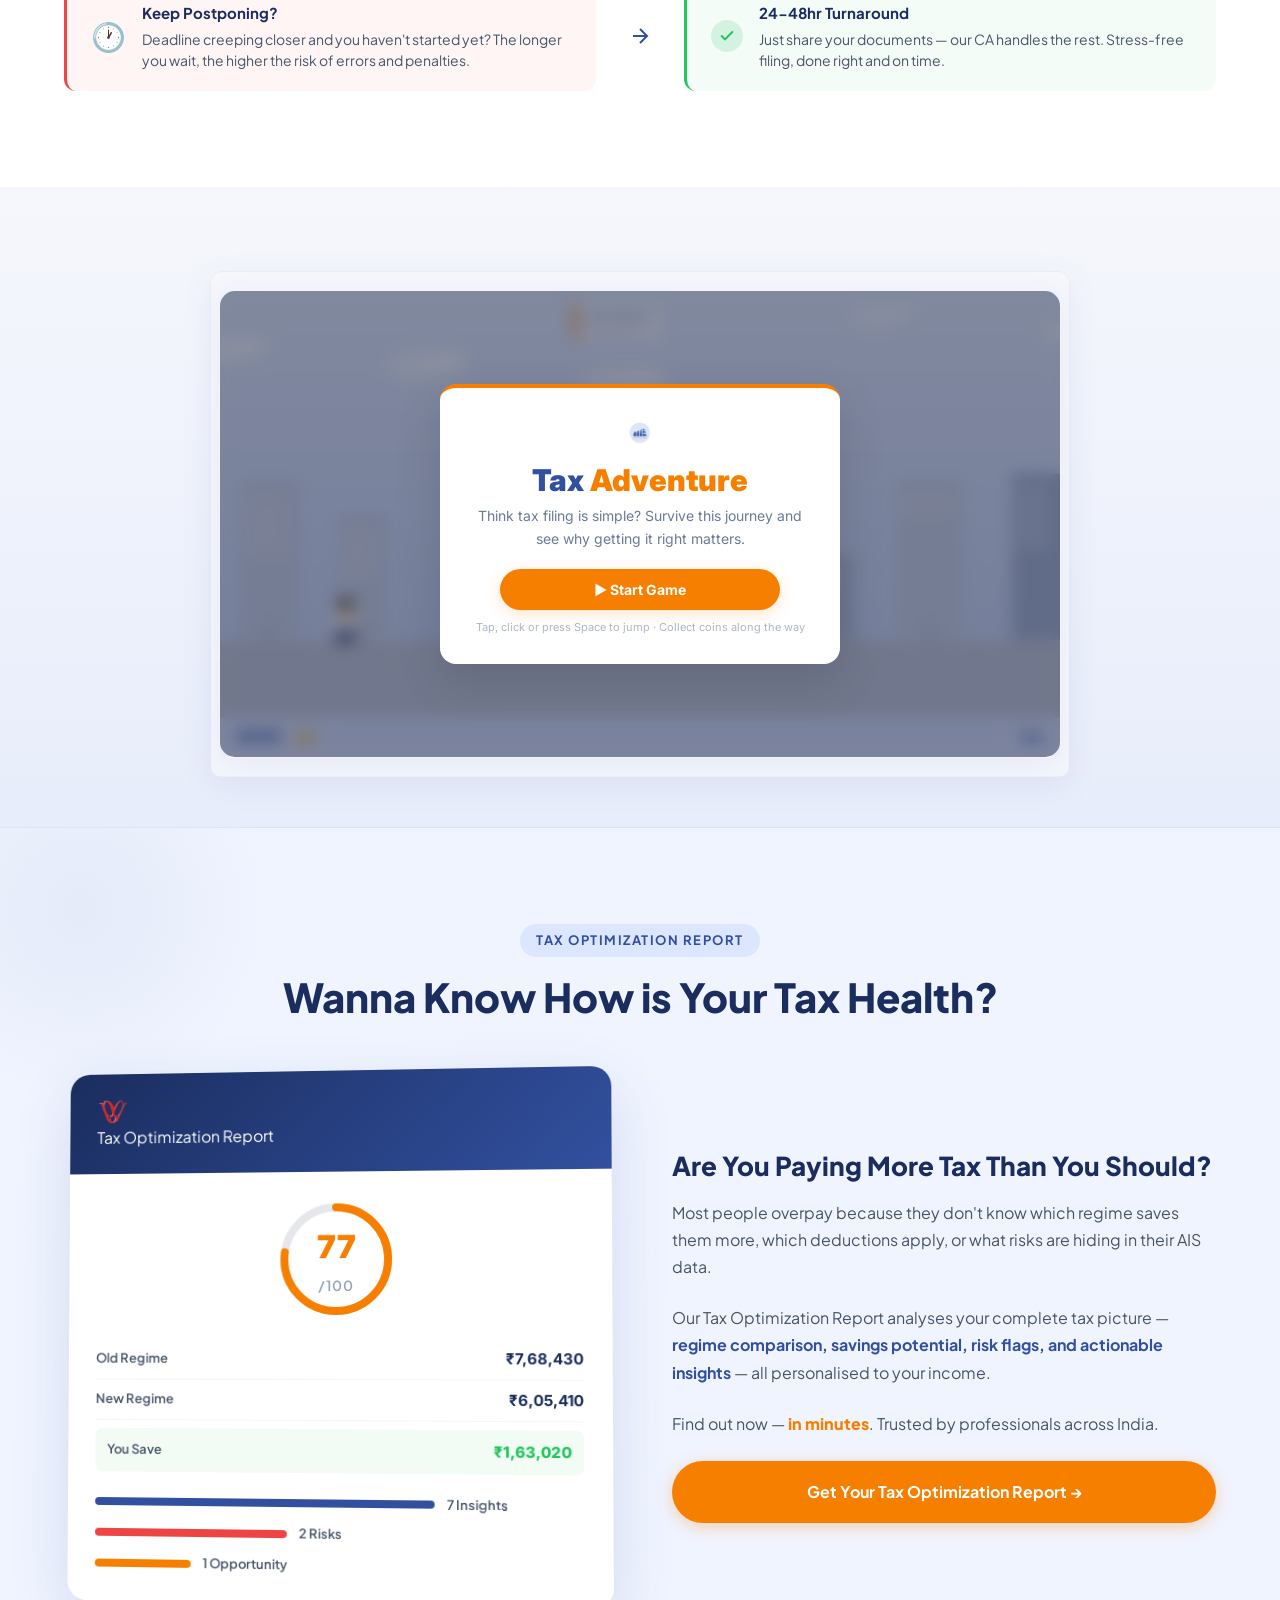
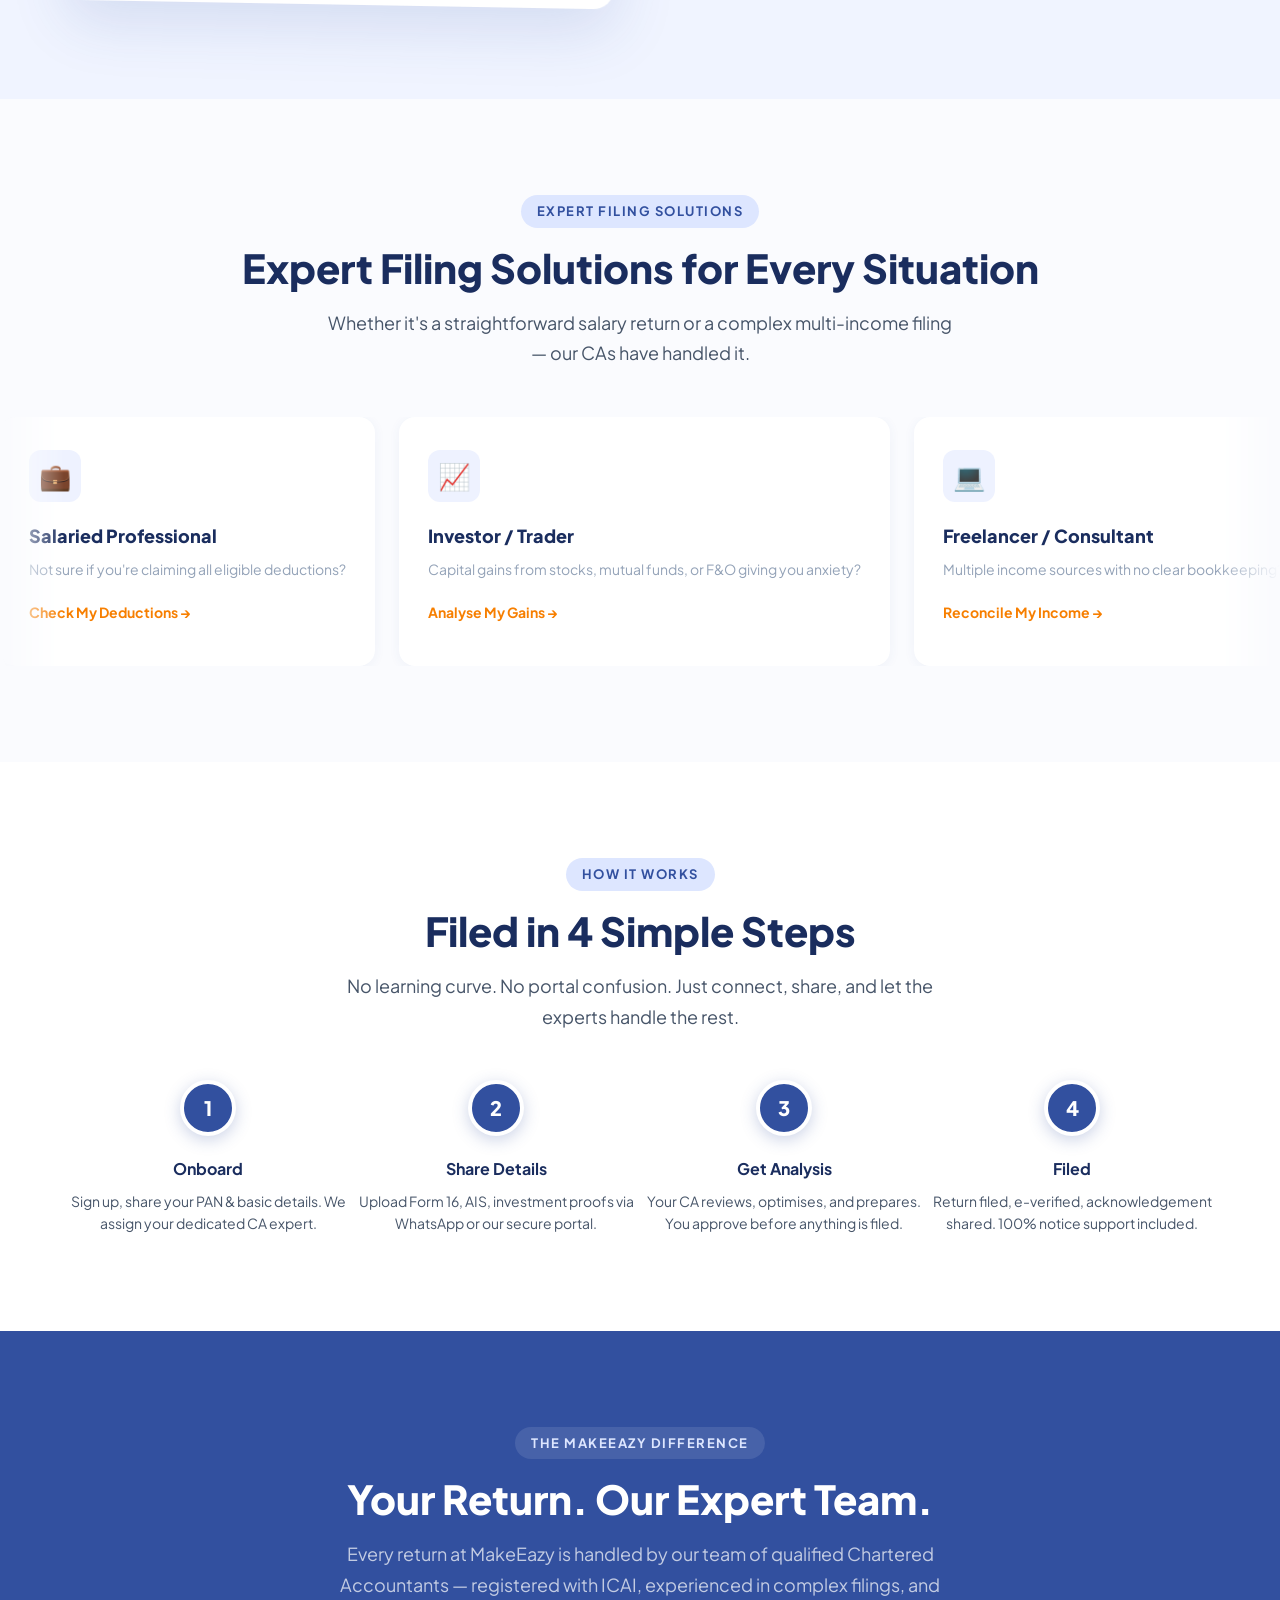
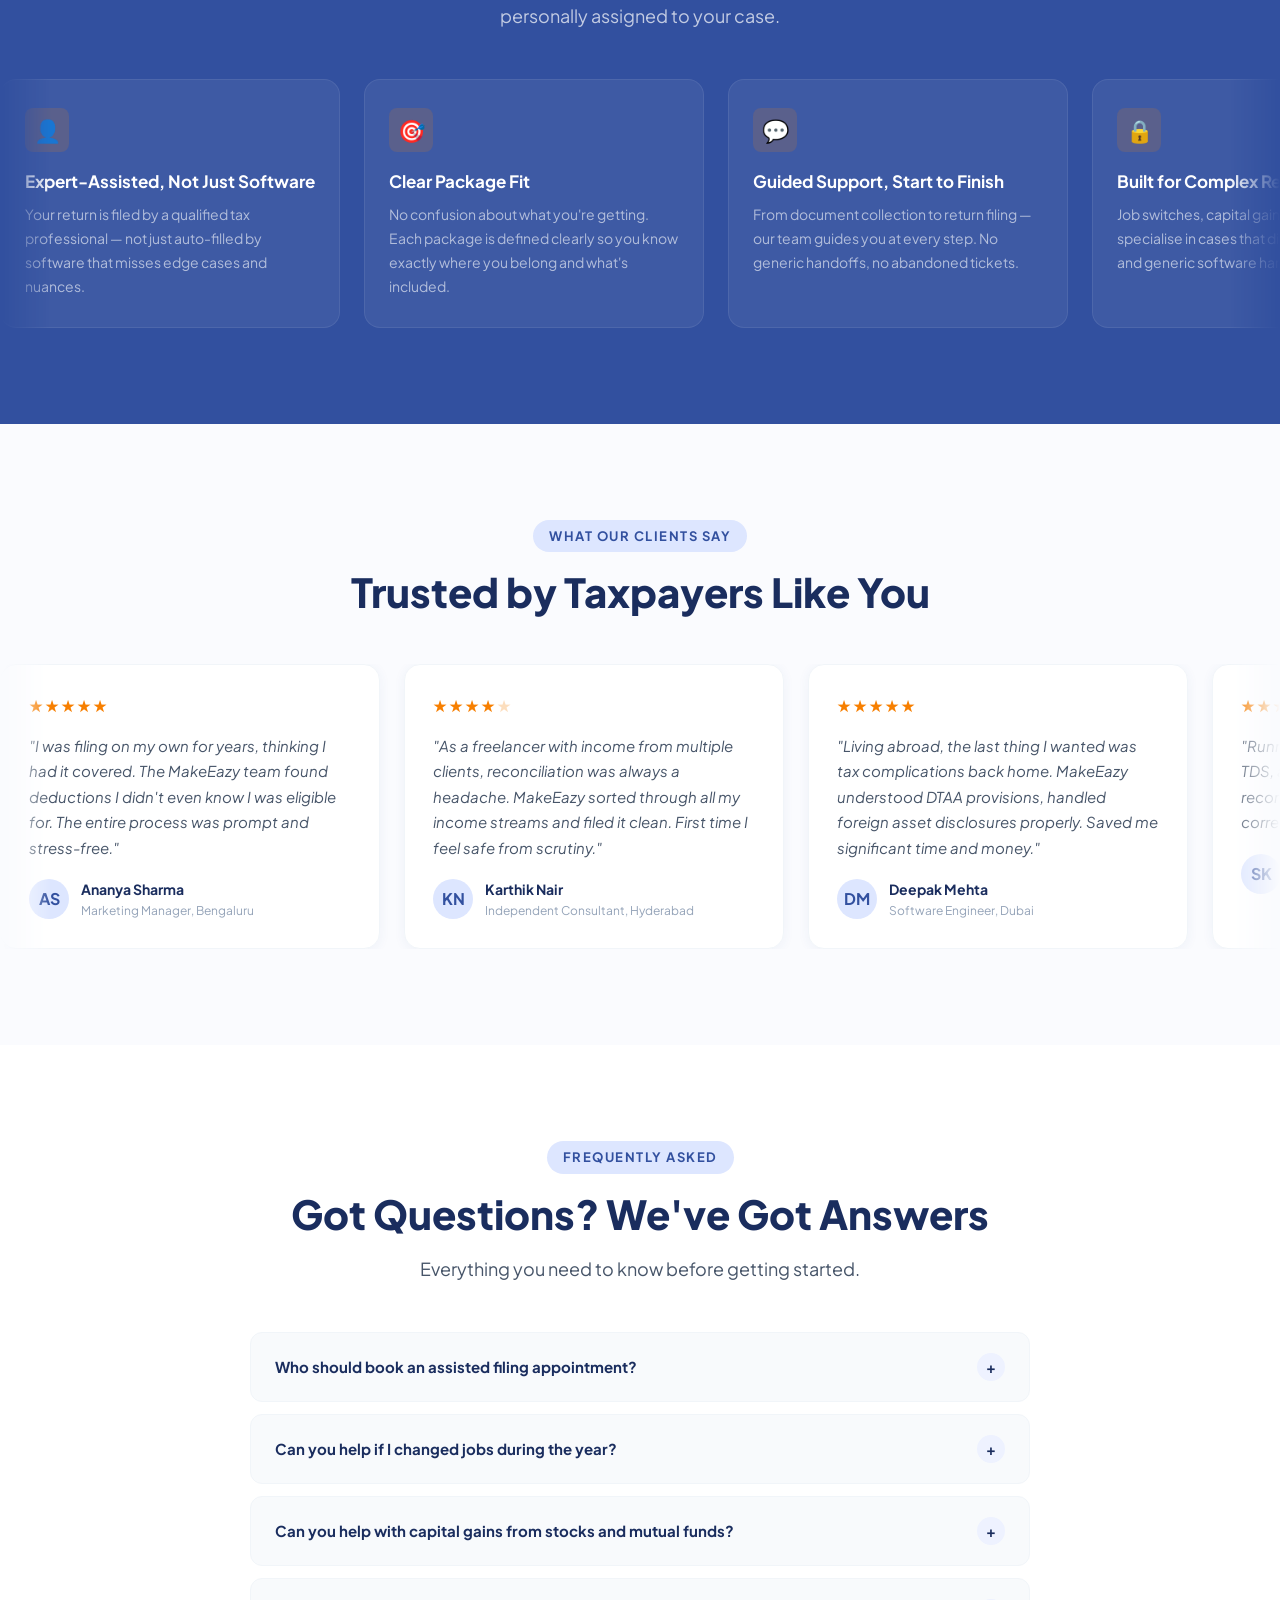
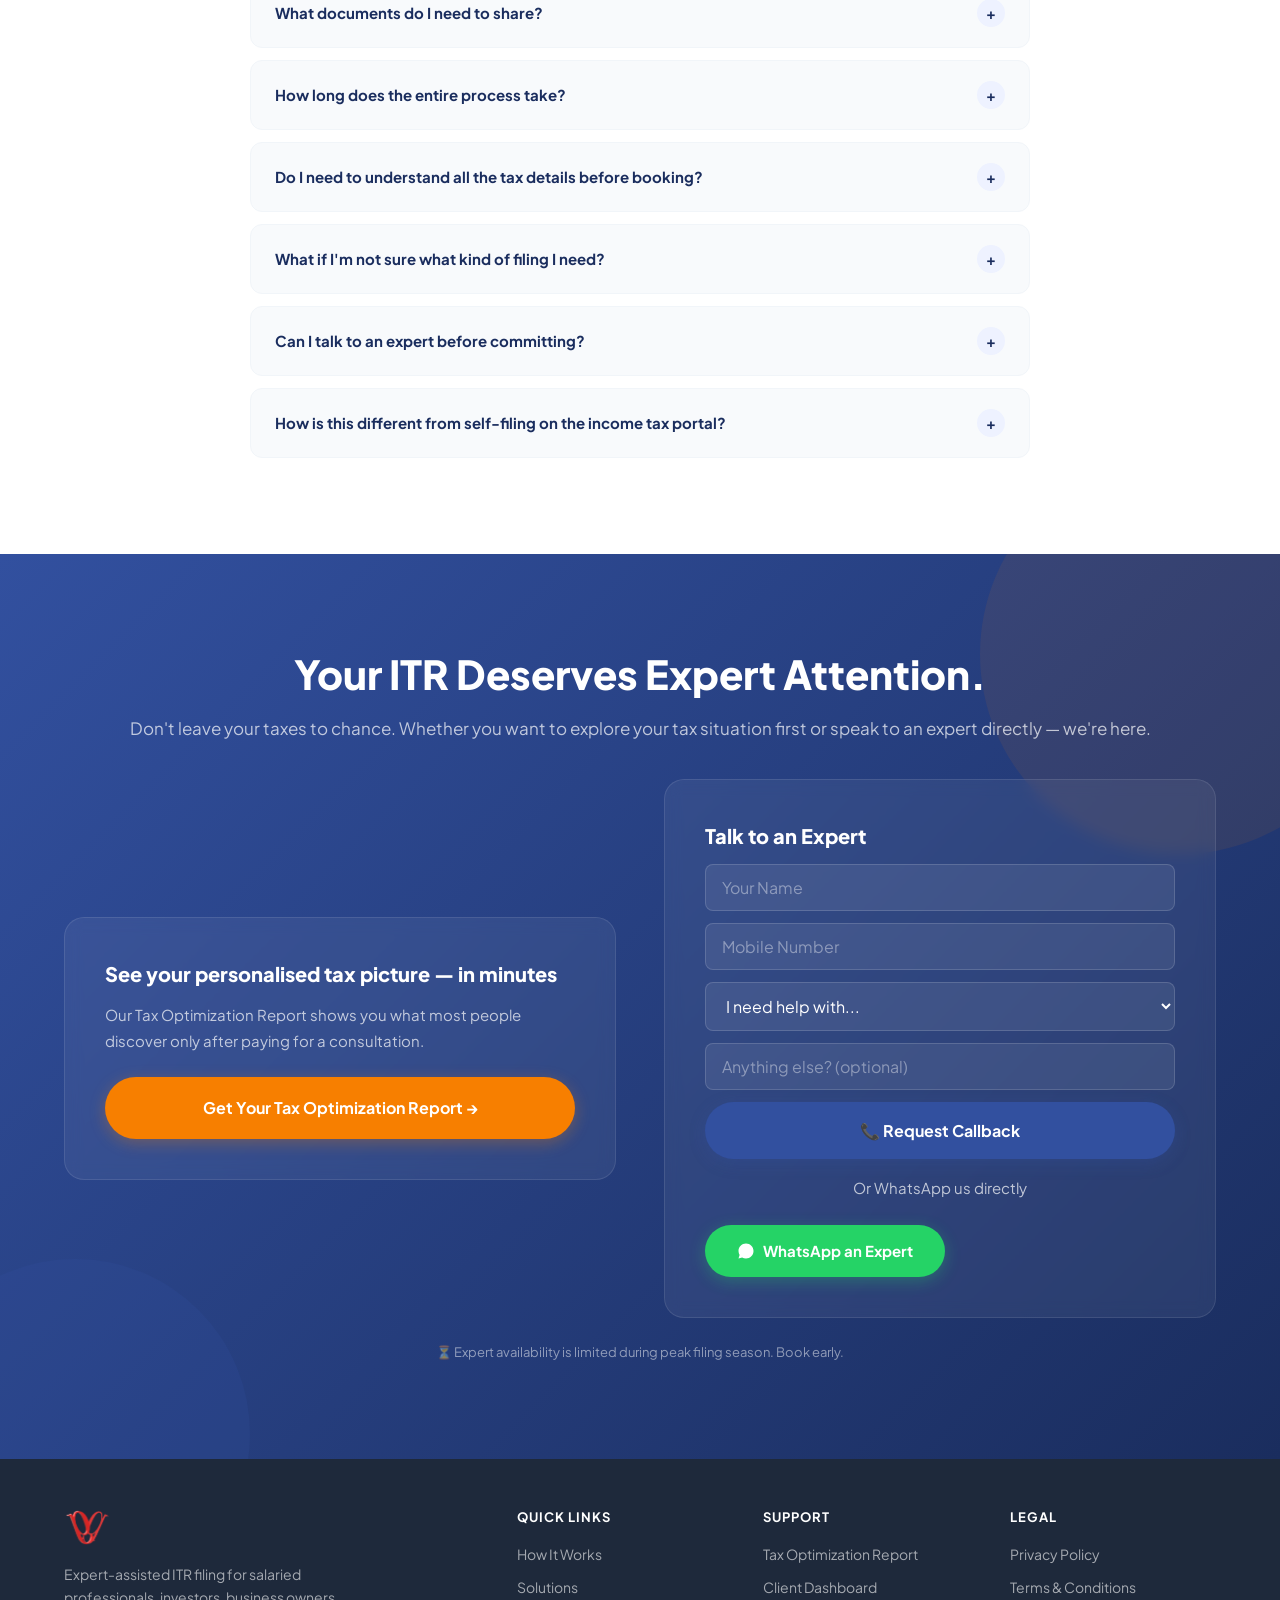
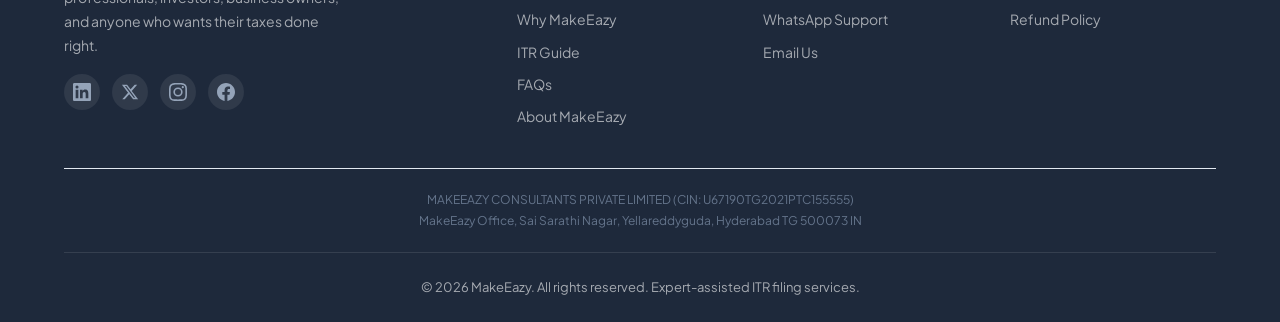
==== commit 738cd8c6: "Deploy v2 landing page with Tax Adventure game to root - Replaced root index.html, styles.css, scrip" ====
--- a/index.html
+++ b/index.html
@@ -3,50 +3,83 @@
 <head>
   <meta charset="UTF-8">
   <meta name="viewport" content="width=device-width, initial-scale=1.0">
-  <title>MakeEazy — Expert-Assisted ITR Filing | Book Your Filing Appointment</title>
-  <meta name="description" content="Stress-free ITR filing with qualified tax professionals. Salaried, multi-income, capital gains, NRI — expert-reviewed filing with transparent pricing. Book your appointment today.">
-  <meta property="og:title" content="MakeEazy — Expert-Assisted ITR Filing">
-  <meta property="og:description" content="Stress-free ITR filing by qualified tax professionals. 5+ years trusted. Book your appointment today.">
-  <meta property="og:image" content="https://aicacapg-spec.github.io/makeeazy-itr-landing/hero-illustration.png">
-  <meta property="og:url" content="https://aicacapg-spec.github.io/makeeazy-itr-landing/">
+  <title>ITR Filing Online by CA | Expert Tax Filing Service AY 2026-27 | MakeEazy</title>
+  <meta name="description" content="File your Income Tax Return online with qualified Chartered Accountants. Expert ITR filing for salaried, capital gains, business, NRI. 24-hr turnaround. Get your Tax Optimization Report.">
+  <meta property="og:title" content="Expert ITR Filing by Qualified CAs | MakeEazy">
+  <meta property="og:description" content="Get your ITR filed by a qualified CA. Personalised filing, 100% notice support. Get your Tax Optimization Report.">
+  <meta property="og:image" content="https://itr.makeeazy.in/hero-illustration.png">
+  <meta property="og:url" content="https://itr.makeeazy.in/">
   <meta property="og:type" content="website">
   <meta name="twitter:card" content="summary_large_image">
-  <link rel="icon" type="image/svg+xml" href="data:image/svg+xml,%3Csvg viewBox='0 0 64 64' xmlns='http://www.w3.org/2000/svg'%3E%3Cdefs%3E%3ClinearGradient id='fg' x1='0' y1='0' x2='0.5' y2='1'%3E%3Cstop offset='0%25' stop-color='%2368A8D8'/%3E%3Cstop offset='100%25' stop-color='%232E5090'/%3E%3C/linearGradient%3E%3C/defs%3E%3Crect x='4' y='40' width='10' height='20' rx='3' fill='url(%23fg)'/%3E%3Crect x='18' y='30' width='10' height='30' rx='3' fill='url(%23fg)'/%3E%3Crect x='32' y='18' width='10' height='42' rx='3' fill='url(%23fg)'/%3E%3Crect x='46' y='8' width='14' height='11' rx='3' fill='url(%23fg)'/%3E%3Crect x='46' y='26' width='14' height='11' rx='3' fill='url(%23fg)'/%3E%3Crect x='46' y='44' width='14' height='16' rx='3' fill='url(%23fg)'/%3E%3C/svg%3E">
+  <meta name="twitter:image" content="https://itr.makeeazy.in/hero-illustration.png">
+  <link rel="canonical" href="https://itr.makeeazy.in/">
+  <link rel="icon" type="image/png" href="favicon.png">
   <link rel="stylesheet" href="styles.css">
   <link rel="preconnect" href="https://fonts.googleapis.com">
   <link rel="preconnect" href="https://fonts.gstatic.com" crossorigin>
   <link href="https://fonts.googleapis.com/css2?family=Inter:wght@400;500;600;700;800;900&family=Plus+Jakarta+Sans:wght@400;500;600;700;800&display=swap" rel="stylesheet">
+
+  <!-- FAQPage Schema -->
+  <script type="application/ld+json">
+  {
+    "@context": "https://schema.org",
+    "@type": "FAQPage",
+    "mainEntity": [
+      {"@type": "Question", "name": "Who should book an assisted filing appointment?", "acceptedAnswer": {"@type": "Answer", "text": "Anyone who wants their ITR filed correctly without the stress of doing it themselves. Whether you're a salaried employee, a job switcher with multiple Form 16s, an investor with capital gains, or simply someone who wants expert assurance."}},
+      {"@type": "Question", "name": "Can you help if I changed jobs during the year?", "acceptedAnswer": {"@type": "Answer", "text": "Absolutely. Job switch cases are one of our specialties. We consolidate all your Form 16s, reconcile overlapping deductions, handle AIS/26AS mismatches, and ensure you're filing under the right ITR form and tax regime."}},
+      {"@type": "Question", "name": "Can you help with capital gains from stocks and mutual funds?", "acceptedAnswer": {"@type": "Answer", "text": "Yes. We handle equity, mutual fund, F&O, and even crypto capital gains. Our experts compute gains/losses accurately, apply loss set-off and carry-forward rules, and file ITR-2 or ITR-3 as required."}},
+      {"@type": "Question", "name": "What documents do I need to share?", "acceptedAnswer": {"@type": "Answer", "text": "At a minimum: Form 16, PAN, Aadhaar, bank statements for interest income, and investment proofs. For capital gains: your broker's P&L or capital gains statement. After booking, our team sends you a simple checklist."}},
+      {"@type": "Question", "name": "How long does the entire process take?", "acceptedAnswer": {"@type": "Answer", "text": "Most salaried filings are completed within 24-48 hours after we receive your documents. Capital gains and complex cases may take 48-72 hours."}},
+      {"@type": "Question", "name": "How is this different from self-filing?", "acceptedAnswer": {"@type": "Answer", "text": "Self-filing requires understanding tax forms, schedules, AIS reconciliation, and regime selection on your own. With MakeEazy, a qualified expert does all of this, ensures accuracy, and handles filing end to end."}}
+    ]
+  }
+  </script>
+
+  <!-- LocalBusiness Schema -->
+  <script type="application/ld+json">
+  {
+    "@context": "https://schema.org",
+    "@type": "ProfessionalService",
+    "name": "MakeEazy Consultants Pvt Ltd",
+    "description": "Expert ITR filing service by qualified Chartered Accountants",
+    "url": "https://itr.makeeazy.in",
+    "telephone": "+91-9992819995",
+    "email": "contact@makeeazy.in",
+    "address": {
+      "@type": "PostalAddress",
+      "streetAddress": "Sai Sarathi Nagar, Yellareddyguda",
+      "addressLocality": "Hyderabad",
+      "addressRegion": "Telangana",
+      "postalCode": "500073",
+      "addressCountry": "IN"
+    },
+    "priceRange": "₹999 - ₹4999",
+    "sameAs": [
+      "https://in.linkedin.com/company/makeeazy",
+      "https://x.com/MakeEazy_in",
+      "https://www.instagram.com/makeeazy.in/",
+      "https://www.facebook.com/makeeazy.in/"
+    ]
+  }
+  </script>
 </head>
 <body>
 
 <!-- ════════ NAVBAR ════════ -->
 <nav class="navbar" id="navbar">
   <div class="navbar-inner">
-    <a href="#" class="logo">
-      <div class="logo-mark">
-        <svg viewBox="0 0 80 80" fill="none" xmlns="http://www.w3.org/2000/svg">
-          <defs><linearGradient id="lg" x1="0" y1="0" x2="0.5" y2="1"><stop offset="0%" stop-color="#68A8D8"/><stop offset="100%" stop-color="#2E5090"/></linearGradient></defs>
-          <rect x="5" y="48" width="12" height="26" rx="4" fill="url(#lg)"/>
-          <rect x="21" y="34" width="12" height="40" rx="4" fill="url(#lg)"/>
-          <rect x="37" y="18" width="12" height="56" rx="4" fill="url(#lg)"/>
-          <rect x="53" y="10" width="18" height="14" rx="4" fill="url(#lg)"/>
-          <rect x="53" y="32" width="18" height="14" rx="4" fill="url(#lg)"/>
-          <rect x="53" y="54" width="18" height="20" rx="4" fill="url(#lg)"/>
-        </svg>
-      </div>
-      <div class="logo-text">MAKE <span>EAZY</span></div>
+    <a href="/" class="logo">
+      <img src="logo.png" alt="MakeEazy" class="logo-img" height="40" width="auto">
     </a>
     <div class="nav-links" id="navLinks">
       <a href="#how-it-works">How It Works</a>
-      <a href="#plans">Plans</a>
-      <a href="#why-makeeazy">Why MakeEazy</a>
-      <a href="calculator">Tax Calculator</a>
-      <a href="smartupload">Smart Upload</a>
+      <a href="#solutions">Solutions</a>
+      <a href="/guide/" target="_blank">Guide</a>
       <a href="#faq">FAQs</a>
-      <a href="#booking">Book Now</a>
     </div>
     <div class="nav-cta">
-      <a href="#booking" class="btn btn-primary btn-sm">Book Expert Filing</a>
+      <a href="/taxhealth/" target="_blank" class="nav-highlight-btn">Tax Optimization Report ✨</a>
+      <a href="tel:+919992819995" class="nav-phone">📞 999-281-9995</a>
       <button class="hamburger" id="hamburger" aria-label="Menu">
         <span></span><span></span><span></span>
       </button>
@@ -59,112 +92,93 @@
   <div class="container">
     <div class="hero-grid">
       <div class="hero-content fade-up">
+        <!-- Deadline Counter -->
+        <div class="deadline-counter" id="deadlineCounter">
+          <span class="deadline-icon">⏳</span>
+          <span><strong id="daysLeft">--</strong> Days Left to File</span>
+          <span class="deadline-date">Deadline: July 31, 2026</span>
+        </div>
+
         <div class="hero-badge">
           <span class="dot"></span>
-          AY 2026–27 Filing Now Open
+          AY 2026-27 | FY 2025-26 Filing Season
         </div>
         <h1 class="hero-title">
-          Stress-Free ITR Filing<br>
-          with <span class="accent">Expert Support</span>
+          Your ITR, Filed Right by a<br>
+          <span class="accent">Qualified CA</span> — Not Software
         </h1>
         <p class="hero-subtitle">
-          Expert-assisted filing for salaried professionals, multi-income earners, investors, traders, business owners, and NRIs. Clear packages. Qualified tax professionals. Zero confusion.
+          Every return personally reviewed, optimised, and filed by our team of Chartered Accountants. No chatbots. No auto-fill software. Just expert care.
         </p>
-        <div class="hero-deadline" id="deadlineCounter">
-          <svg viewBox="0 0 24 24" fill="none" stroke="currentColor" stroke-width="2" width="16" height="16"><circle cx="12" cy="12" r="10"/><polyline points="12 6 12 12 16 14"/></svg>
-          <span>July 31 deadline — <strong id="daysLeft"></strong> days left</span>
-        </div>
-        <div class="hero-actions">
-          <a href="#booking" class="btn btn-primary btn-lg">
-            <svg viewBox="0 0 24 24" fill="none" stroke="currentColor" stroke-width="2" stroke-linecap="round" stroke-linejoin="round"><rect x="3" y="4" width="18" height="18" rx="2" ry="2"/><line x1="16" y1="2" x2="16" y2="6"/><line x1="8" y1="2" x2="8" y2="6"/><line x1="3" y1="10" x2="21" y2="10"/></svg>
-            Book Expert Filing Appointment
-          </a>
-          <a href="#" class="btn btn-secondary whatsapp-link">
-            <svg viewBox="0 0 24 24" fill="currentColor"><path d="M17.472 14.382c-.297-.149-1.758-.867-2.03-.967-.273-.099-.471-.148-.67.15-.197.297-.767.966-.94 1.164-.173.199-.347.223-.644.075-.297-.15-1.255-.463-2.39-1.475-.883-.788-1.48-1.761-1.653-2.059-.173-.297-.018-.458.13-.606.134-.133.298-.347.446-.52.149-.174.198-.298.298-.497.099-.198.05-.371-.025-.52-.075-.149-.669-1.612-.916-2.207-.242-.579-.487-.5-.669-.51-.173-.008-.371-.01-.57-.01-.198 0-.52.074-.792.372-.272.297-1.04 1.016-1.04 2.479 0 1.462 1.065 2.875 1.213 3.074.149.198 2.096 3.2 5.077 4.487.709.306 1.262.489 1.694.625.712.227 1.36.195 1.871.118.571-.085 1.758-.719 2.006-1.413.248-.694.248-1.289.173-1.413-.074-.124-.272-.198-.57-.347z"/><path d="M12 2C6.477 2 2 6.477 2 12c0 1.89.525 3.66 1.438 5.168L2 22l4.832-1.438A9.955 9.955 0 0012 22c5.523 0 10-4.477 10-10S17.523 2 12 2z"/></svg>
-            WhatsApp an Expert
-          </a>
-        </div>
-        <div class="hero-proof">
-          <div class="proof-chip">
-            <svg viewBox="0 0 24 24" fill="none" stroke="currentColor" stroke-width="2.5" stroke-linecap="round"><path d="M12 22s8-4 8-10V5l-8-3-8 3v7c0 6 8 10 8 10z"/><path d="M9 12l2 2 4-4"/></svg>
-            Expert-Assisted Review
-          </div>
-          <div class="proof-chip">
-            <svg viewBox="0 0 24 24" fill="none" stroke="currentColor" stroke-width="2.5" stroke-linecap="round"><path d="M12 1v22M17 5H9.5a3.5 3.5 0 000 7h5a3.5 3.5 0 010 7H6"/></svg>
-            Transparent Pricing
-          </div>
-          <div class="proof-chip">
-            <svg viewBox="0 0 24 24" fill="none" stroke="currentColor" stroke-width="2.5" stroke-linecap="round"><circle cx="12" cy="12" r="10"/><polyline points="12 6 12 12 16 14"/></svg>
-            5+ Years Trusted
-          </div>
-        </div>
+
+        <!-- Primary CTA -->
+        <a href="/taxhealth/" target="_blank" class="btn btn-accent btn-lg hero-cta-primary" id="heroPrimaryCta">
+          <svg viewBox="0 0 24 24" fill="none" stroke="currentColor" stroke-width="2" width="20" height="20"><path d="M14 2H6a2 2 0 00-2 2v16a2 2 0 002 2h12a2 2 0 002-2V8z"/><polyline points="14 2 14 8 20 8"/><line x1="16" y1="13" x2="8" y2="13"/><line x1="16" y1="17" x2="8" y2="17"/></svg>
+          Get Your Tax Optimization Report →
+        </a>
+
+        <!-- Callback Divider + Form -->
+        <div class="hero-divider">
+          <span class="divider-line"></span>
+          <span class="divider-text">or speak to us</span>
+          <span class="divider-line"></span>
+        </div>
+        <form class="hero-callback" id="heroCallbackForm">
+          <input type="text" name="callbackName" placeholder="Your Name" required class="callback-input">
+          <input type="tel" name="callbackMobile" placeholder="Mobile Number" maxlength="10" required class="callback-input">
+          <button type="submit" class="btn btn-navy btn-sm callback-btn">📞 Request Callback</button>
+        </form>
+
+
       </div>
       <div class="hero-visual fade-up">
-        <img src="hero-illustration.png" alt="Expert-led ITR filing illustration" class="hero-image">
+        <img src="hero-illustration.png" alt="Expert-led ITR filing illustration" class="hero-image" width="520" height="400">
         <div class="hero-float-card card-1">
           <div class="float-card-label">Filing Status</div>
           <div class="float-card-value green">✓ Expert Reviewed</div>
         </div>
         <div class="hero-float-card card-2">
           <div class="float-card-label">Avg. Turnaround</div>
-          <div class="float-card-value">24–48 hrs</div>
-        </div>
-      </div>
-    </div>
-  </div>
-</section>
-
-<!-- ════════ TRUST STRIP ════════ -->
+          <div class="float-card-value">24-48 hrs</div>
+        </div>
+      </div>
+    </div>
+  </div>
+</section>
+
+<!-- ════════ TRUST STRIP — BRANDED (5 items) ════════ -->
 <section class="trust-strip">
   <div class="container">
-    <div class="trust-strip-inner">
+    <div class="trust-strip-inner trust-5">
       <div class="trust-item">
-        <div class="trust-icon">
-          <svg viewBox="0 0 24 24" fill="none" stroke="currentColor" stroke-width="2"><path d="M16 21v-2a4 4 0 00-4-4H5a4 4 0 00-4 4v2"/><circle cx="8.5" cy="7" r="4"/><path d="M20 8v6M23 11h-6"/></svg>
-        </div>
-        Tax Expert-Assisted Filing
+        <div class="trust-icon-circle">
+          <svg viewBox="0 0 24 24" fill="none" stroke="#F77F00" stroke-width="2"><path d="M16 21v-2a4 4 0 00-4-4H5a4 4 0 00-4 4v2"/><circle cx="8.5" cy="7" r="4"/><path d="M20 8v6M23 11h-6"/></svg>
+        </div>
+        <span>CA-Led Filing</span>
       </div>
       <div class="trust-item">
-        <div class="trust-icon">
-          <svg viewBox="0 0 24 24" fill="none" stroke="currentColor" stroke-width="2"><path d="M12 22s8-4 8-10V5l-8-3-8 3v7c0 6 8 10 8 10z"/></svg>
-        </div>
-        Secure Document Handling
+        <div class="trust-icon-circle">
+          <svg viewBox="0 0 24 24" fill="none" stroke="#F77F00" stroke-width="2"><path d="M12 22s8-4 8-10V5l-8-3-8 3v7c0 6 8 10 8 10z"/></svg>
+        </div>
+        <span>Secure & Confidential</span>
       </div>
       <div class="trust-item">
-        <div class="trust-icon">
-          <svg viewBox="0 0 24 24" fill="none" stroke="currentColor" stroke-width="2"><path d="M22 11.08V12a10 10 0 11-5.93-9.14"/><polyline points="22 4 12 14.01 9 11.01"/></svg>
-        </div>
-        No Hidden Charges
+        <div class="trust-icon-circle">
+          <svg viewBox="0 0 24 24" fill="none" stroke="#F77F00" stroke-width="2"><path d="M22 11.08V12a10 10 0 11-5.93-9.14"/><polyline points="22 4 12 14.01 9 11.01"/></svg>
+        </div>
+        <span>No Hidden Charges</span>
       </div>
       <div class="trust-item">
-        <div class="trust-icon">
-          <svg viewBox="0 0 24 24" fill="none" stroke="currentColor" stroke-width="2"><path d="M21 15a2 2 0 01-2 2H7l-4 4V5a2 2 0 012-2h14a2 2 0 012 2z"/></svg>
-        </div>
-        Dedicated Support
-      </div>
-    </div>
-  </div>
-</section>
-
-<!-- ════════ STATS COUNTER ════════ -->
-<section class="stats-strip">
-  <div class="container">
-    <div class="stats-inner">
-      <div class="stat-item fade-up">
-        <div class="stat-number" data-count="1200">0</div>
-        <div class="stat-label">Returns Filed</div>
-      </div>
-      <div class="stat-item fade-up">
-        <div class="stat-number">4.9<span class="stat-star">★</span></div>
-        <div class="stat-label">Client Rating</div>
-      </div>
-      <div class="stat-item fade-up">
-        <div class="stat-number">5<span class="stat-plus">+</span></div>
-        <div class="stat-label">Years Experience</div>
-      </div>
-      <div class="stat-item fade-up">
-        <div class="stat-number">100<span class="stat-pct">%</span></div>
-        <div class="stat-label">Notice Support</div>
+        <div class="trust-icon-circle">
+          <svg viewBox="0 0 24 24" fill="none" stroke="#F77F00" stroke-width="2"><circle cx="12" cy="12" r="10"/><polyline points="12 6 12 12 16 14"/></svg>
+        </div>
+        <span>24-48hr Turnaround</span>
+      </div>
+      <div class="trust-item">
+        <div class="trust-icon-circle">
+          <svg viewBox="0 0 24 24" fill="none" stroke="#F77F00" stroke-width="2"><path d="M12 22s8-4 8-10V5l-8-3-8 3v7c0 6 8 10 8 10z"/><path d="M9 12l2 2 4-4"/></svg>
+        </div>
+        <span>100% Notice Support</span>
       </div>
     </div>
   </div>
@@ -175,367 +189,446 @@
   <div class="container">
     <div class="text-center fade-up">
       <span class="section-label">Why Most People Struggle</span>
-      <h2 class="section-title">Filing ITR Shouldn't Be This Stressful</h2>
-      <p class="section-subtitle mx-auto">Tax filing is confusing, intimidating, and full of hidden risks. MakeEazy replaces all that chaos with expert clarity.</p>
-    </div>
-    <div class="pain-grid">
-      <div class="fade-up">
-        <div class="pain-col-title problem">😰 What You're Dealing With</div>
-        <div class="pain-list">
-          <div class="pain-item"><span class="pain-icon">📄</span><span class="pain-text">Multiple Form 16s from job switches — don't know how to club them</span></div>
-          <div class="pain-item"><span class="pain-icon">📊</span><span class="pain-text">Capital gains from stocks & mutual funds — afraid of incorrect reporting</span></div>
-          <div class="pain-item"><span class="pain-icon">⚠️</span><span class="pain-text">AIS / 26AS mismatches — worried about notices from the department</span></div>
-          <div class="pain-item"><span class="pain-icon">🤷</span><span class="pain-text">Confused about old vs new tax regime — choosing wrong means paying more</span></div>
-          <div class="pain-item"><span class="pain-icon">🕐</span><span class="pain-text">Last-minute panic — scrambling to gather documents before the deadline</span></div>
-          <div class="pain-item"><span class="pain-icon">💸</span><span class="pain-text">Refund delays — filed wrong and now stuck waiting for months</span></div>
-        </div>
-      </div>
-      <div class="fade-up">
-        <div class="pain-col-title solution">✨ What MakeEazy Gives You</div>
-        <div class="relief-list">
-          <div class="relief-item"><div class="relief-icon"><svg viewBox="0 0 24 24" fill="none" stroke="currentColor" stroke-width="3" stroke-linecap="round"><polyline points="20 6 9 17 4 12"/></svg></div><span class="relief-text">Expert review of every document before filing</span></div>
-          <div class="relief-item"><div class="relief-icon"><svg viewBox="0 0 24 24" fill="none" stroke="currentColor" stroke-width="3" stroke-linecap="round"><polyline points="20 6 9 17 4 12"/></svg></div><span class="relief-text">Guided document collection — know exactly what to share</span></div>
-          <div class="relief-item"><div class="relief-icon"><svg viewBox="0 0 24 24" fill="none" stroke="currentColor" stroke-width="3" stroke-linecap="round"><polyline points="20 6 9 17 4 12"/></svg></div><span class="relief-text">Correct ITR form selection — no guesswork</span></div>
-          <div class="relief-item"><div class="relief-icon"><svg viewBox="0 0 24 24" fill="none" stroke="currentColor" stroke-width="3" stroke-linecap="round"><polyline points="20 6 9 17 4 12"/></svg></div><span class="relief-text">Regime comparison — file under the better option for you</span></div>
-          <div class="relief-item"><div class="relief-icon"><svg viewBox="0 0 24 24" fill="none" stroke="currentColor" stroke-width="3" stroke-linecap="round"><polyline points="20 6 9 17 4 12"/></svg></div><span class="relief-text">Appointment-based clarity — talk to a real expert, not a chatbot</span></div>
-          <div class="relief-item"><div class="relief-icon"><svg viewBox="0 0 24 24" fill="none" stroke="currentColor" stroke-width="3" stroke-linecap="round"><polyline points="20 6 9 17 4 12"/></svg></div><span class="relief-text">Fast turnaround — most filings completed within 24–48 hours</span></div>
-        </div>
-      </div>
-    </div>
-  </div>
-</section>
-
-<!-- ════════ WHO THIS IS FOR ════════ -->
-<section class="persona-section section" id="who-its-for">
+      <h2 class="section-title">Filing ITR Shouldn't Feel This Risky</h2>
+    </div>
+    <div class="pain-relief-rows fade-up">
+      <!-- Row 1 -->
+      <div class="pain-row">
+        <div class="pain-card">
+          <div class="pain-emoji">😰</div>
+          <div>
+            <div class="pain-title">Fear of Tax Notices</div>
+            <div class="pain-desc">What if Income Tax Dept. finds errors in my return?</div>
+          </div>
+        </div>
+        <div class="pain-arrow">
+          <svg viewBox="0 0 24 24" fill="none" stroke="currentColor" stroke-width="2"><path d="M5 12h14M12 5l7 7-7 7"/></svg>
+        </div>
+        <div class="relief-card">
+          <div class="relief-check">
+            <svg viewBox="0 0 24 24" fill="none" stroke="currentColor" stroke-width="3" stroke-linecap="round"><polyline points="20 6 9 17 4 12"/></svg>
+          </div>
+          <div>
+            <div class="relief-title">Expert CA Review</div>
+            <div class="relief-desc">Every return cross-checked with Income Tax Dept. data before filing</div>
+          </div>
+        </div>
+      </div>
+      <!-- Row 2 -->
+      <div class="pain-row">
+        <div class="pain-card">
+          <div class="pain-emoji">📋</div>
+          <div>
+            <div class="pain-title">Filing Wrong Without Guidance</div>
+            <div class="pain-desc">DIY tools auto-fill but don't understand my situation</div>
+          </div>
+        </div>
+        <div class="pain-arrow">
+          <svg viewBox="0 0 24 24" fill="none" stroke="currentColor" stroke-width="2"><path d="M5 12h14M12 5l7 7-7 7"/></svg>
+        </div>
+        <div class="relief-card">
+          <div class="relief-check">
+            <svg viewBox="0 0 24 24" fill="none" stroke="currentColor" stroke-width="3" stroke-linecap="round"><polyline points="20 6 9 17 4 12"/></svg>
+          </div>
+          <div>
+            <div class="relief-title">Personalised Analysis</div>
+            <div class="relief-desc">Your CA understands your income sources and optimises accordingly</div>
+          </div>
+        </div>
+      </div>
+      <!-- Row 3 -->
+      <div class="pain-row">
+        <div class="pain-card">
+          <div class="pain-emoji">🕐</div>
+          <div>
+            <div class="pain-title">Keep Postponing?</div>
+            <div class="pain-desc">Deadline creeping closer and you haven't started yet? The longer you wait, the higher the risk of errors and penalties.</div>
+          </div>
+        </div>
+        <div class="pain-arrow">
+          <svg viewBox="0 0 24 24" fill="none" stroke="currentColor" stroke-width="2"><path d="M5 12h14M12 5l7 7-7 7"/></svg>
+        </div>
+        <div class="relief-card">
+          <div class="relief-check">
+            <svg viewBox="0 0 24 24" fill="none" stroke="currentColor" stroke-width="3" stroke-linecap="round"><polyline points="20 6 9 17 4 12"/></svg>
+          </div>
+          <div>
+            <div class="relief-title">24-48hr Turnaround</div>
+            <div class="relief-desc">Just share your documents — our CA handles the rest. Stress-free filing, done right and on time.</div>
+          </div>
+        </div>
+      </div>
+    </div>
+  </div>
+</section>
+
+<!-- ════════ TAX ADVENTURE GAME ════════ -->
+<section class="game-section section" id="tax-game">
+  <div class="container">
+    <div class="game-embed fade-up">
+      <iframe src="/guide/play/" title="Tax Adventure — MakeEazy" id="gameFrame" loading="lazy"
+              allow="autoplay" frameborder="0"
+              style="width:100%;aspect-ratio:832/490;max-width:860px;min-height:300px;border-radius:12px;display:block;margin:0 auto;box-shadow:0 8px 32px rgba(50,80,159,0.08);border:1px solid rgba(50,80,159,0.06)">
+      </iframe>
+    </div>
+  </div>
+</section>
+
+<!-- ════════ TAX OPTIMIZATION REPORT SHOWCASE ════════ -->
+<section class="tor-section section" id="tax-report">
   <div class="container">
     <div class="text-center fade-up">
-      <span class="section-label">Who This Is For</span>
-      <h2 class="section-title">Built for People Who Want It Done Right</h2>
-      <p class="section-subtitle mx-auto">Whether your case is simple or slightly complex — MakeEazy's experts handle it so you don't have to.</p>
-    </div>
-    <div class="persona-grid">
-      <div class="persona-card fade-up">
+      <span class="section-label">Tax Optimization Report</span>
+      <h2 class="section-title">Wanna Know How is Your Tax Health?</h2>
+    </div>
+    <div class="tor-grid fade-up">
+      <div class="tor-report-card">
+        <div class="tor-report-header">
+          <img src="logo.png" alt="MakeEazy" height="28">
+          <span>Tax Optimization Report</span>
+        </div>
+        <div class="tor-report-body">
+          <div class="tor-score-wrapper">
+            <svg class="tor-score-ring" viewBox="0 0 120 120">
+              <circle cx="60" cy="60" r="52" fill="none" stroke="#e5e7eb" stroke-width="8"/>
+              <circle cx="60" cy="60" r="52" fill="none" stroke="#F77F00" stroke-width="8" 
+                      stroke-dasharray="327" stroke-dashoffset="327" stroke-linecap="round"
+                      class="tor-score-fill" style="--target-offset: 75;"/>
+            </svg>
+            <div class="tor-score-text">
+              <span class="tor-score-num" data-target="77">0</span>
+              <span class="tor-score-label">/100</span>
+            </div>
+          </div>
+          <div class="tor-stats">
+            <div class="tor-stat-row">
+              <span class="tor-stat-label">Old Regime</span>
+              <span class="tor-stat-value tor-countup" data-prefix="₹" data-target="768430">₹0</span>
+            </div>
+            <div class="tor-stat-row">
+              <span class="tor-stat-label">New Regime</span>
+              <span class="tor-stat-value tor-countup" data-prefix="₹" data-target="605410">₹0</span>
+            </div>
+            <div class="tor-stat-row highlight">
+              <span class="tor-stat-label">You Save</span>
+              <span class="tor-stat-value tor-countup" data-prefix="₹" data-target="163020">₹0</span>
+            </div>
+          </div>
+          <div class="tor-insights">
+            <div class="tor-insight-bar" style="--bar-width: 70%">
+              <span class="tor-bar-fill insights"></span>
+              <span>7 Insights</span>
+            </div>
+            <div class="tor-insight-bar" style="--bar-width: 40%">
+              <span class="tor-bar-fill risks"></span>
+              <span>2 Risks</span>
+            </div>
+            <div class="tor-insight-bar" style="--bar-width: 20%">
+              <span class="tor-bar-fill opportunity"></span>
+              <span>1 Opportunity</span>
+            </div>
+          </div>
+        </div>
+      </div>
+      <div class="tor-content">
+        <h3 class="tor-question">Are You Paying More Tax Than You Should?</h3>
+        <p class="tor-tagline">Most people overpay because they don't know which regime saves them more, which deductions apply, or what risks are hiding in their AIS data.</p>
+        <p class="tor-hook">Our Tax Optimization Report analyses your complete tax picture — <strong>regime comparison, savings potential, risk flags, and actionable insights</strong> — all personalised to your income.</p>
+        <p class="tor-cta-text">Find out now — <strong>in minutes</strong>. Trusted by professionals across India.</p>
+        <a href="/taxhealth/" target="_blank" class="btn btn-accent btn-lg tor-cta" id="torCta">Get Your Tax Optimization Report →</a>
+      </div>
+    </div>
+  </div>
+</section>
+
+<!-- ════════ SOLUTIONS — AUTO-SCROLLING MARQUEE ════════ -->
+<section class="persona-section section" id="solutions">
+  <div class="container">
+    <div class="text-center fade-up">
+      <span class="section-label">Expert Filing Solutions</span>
+      <h2 class="section-title">Expert Filing Solutions for Every Situation</h2>
+      <p class="section-subtitle mx-auto">Whether it's a straightforward salary return or a complex multi-income filing — our CAs have handled it.</p>
+    </div>
+  </div>
+  <div class="persona-marquee fade-up">
+    <div class="persona-track">
+      <!-- Set 1 -->
+      <div class="persona-card">
         <div class="persona-emoji">💼</div>
-        <h3 class="persona-title">Salaried Professionals</h3>
-        <p class="persona-problem">You have a single job but still feel unsure about deductions, HRA, and which regime saves more.</p>
-        <p class="persona-solution">Our experts review your Form 16, optimise deductions, and file under the best regime for you.</p>
-        <a href="#booking" class="btn btn-primary btn-sm scroll-to-booking">Book Expert Filing</a>
-      </div>
-      <div class="persona-card fade-up">
-        <div class="persona-emoji">📋</div>
-        <h3 class="persona-title">Multi-Income Earners</h3>
-        <p class="persona-problem">Multiple Form 16s, rental income, dividends, or other additional sources creating confusion about which ITR form to file.</p>
-        <p class="persona-solution">Our Multi-Income Pro package consolidates all income sources, reconciles AIS/26AS, and handles ITR-1 or ITR-2 filing.</p>
-        <a href="#booking" class="btn btn-primary btn-sm scroll-to-booking">Book Expert Filing</a>
-      </div>
-      <div class="persona-card fade-up">
+        <h3 class="persona-title">Salaried Professional</h3>
+        <p class="persona-problem">Not sure if you're claiming all eligible deductions?</p>
+        <a href="/taxhealth/" target="_blank" class="persona-cta">Check My Deductions →</a>
+      </div>
+      <div class="persona-card">
         <div class="persona-emoji">📈</div>
-        <h3 class="persona-title">Investors & Traders</h3>
-        <p class="persona-problem">Capital gains from stocks, mutual funds, F&O — terrified of incorrect reporting or missing a disclosure.</p>
-        <p class="persona-solution">Our capital gains experts handle ITR-2/ITR-3 with proper schedule CG, loss set-off, and carry-forward.</p>
-        <a href="#booking" class="btn btn-primary btn-sm scroll-to-booking">Book Expert Filing</a>
-      </div>
-      <div class="persona-card fade-up">
-        <div class="persona-emoji">🛡️</div>
-        <h3 class="persona-title">Peace-of-Mind Seekers</h3>
-        <p class="persona-problem">You could file yourself but want the assurance that a qualified expert has reviewed everything.</p>
-        <p class="persona-solution">Get expert-reviewed filing with a summary you actually understand, plus 100% notice support if needed.</p>
-        <a href="#booking" class="btn btn-primary btn-sm scroll-to-booking">Book Expert Filing</a>
-      </div>
-    </div>
-  </div>
-</section>
-
-<!-- ════════ HOW IT WORKS ════════ -->
+        <h3 class="persona-title">Investor / Trader</h3>
+        <p class="persona-problem">Capital gains from stocks, mutual funds, or F&amp;O giving you anxiety?</p>
+        <a href="/taxhealth/" target="_blank" class="persona-cta">Analyse My Gains →</a>
+      </div>
+      <div class="persona-card">
+        <div class="persona-emoji">💻</div>
+        <h3 class="persona-title">Freelancer / Consultant</h3>
+        <p class="persona-problem">Multiple income sources with no clear bookkeeping?</p>
+        <a href="/taxhealth/" target="_blank" class="persona-cta">Reconcile My Income →</a>
+      </div>
+      <div class="persona-card">
+        <div class="persona-emoji">⚠️</div>
+        <h3 class="persona-title">Got a Tax Notice?</h3>
+        <p class="persona-problem">Received a notice you didn't expect? Don't panic.</p>
+        <a href="https://api.whatsapp.com/send/?phone=919992819995&text=Hi%2C%20I%20received%20a%20tax%20notice%20and%20need%20help&type=phone_number&app_absent=0" target="_blank" class="persona-cta">Resolve My Notice →</a>
+      </div>
+      <div class="persona-card">
+        <div class="persona-emoji">🌍</div>
+        <h3 class="persona-title">NRI</h3>
+        <p class="persona-problem">Worried about double taxation on your Indian income?</p>
+        <a href="/taxhealth/" target="_blank" class="persona-cta">Understand My DTAA →</a>
+      </div>
+      <div class="persona-card">
+        <div class="persona-emoji">🏢</div>
+        <h3 class="persona-title">Business Owner</h3>
+        <p class="persona-problem">Books, GST, TDS, and ITR — too many loose ends?</p>
+        <a href="https://api.whatsapp.com/send/?phone=919992819995&text=Hi%2C%20I%20need%20help%20with%20business%20ITR%20filing&type=phone_number&app_absent=0" target="_blank" class="persona-cta">Reconcile My Books →</a>
+      </div>
+      <!-- Set 2 (duplicate for seamless loop) -->
+      <div class="persona-card">
+        <div class="persona-emoji">💼</div>
+        <h3 class="persona-title">Salaried Professional</h3>
+        <p class="persona-problem">Not sure if you're claiming all eligible deductions?</p>
+        <a href="/taxhealth/" target="_blank" class="persona-cta">Check My Deductions →</a>
+      </div>
+      <div class="persona-card">
+        <div class="persona-emoji">📈</div>
+        <h3 class="persona-title">Investor / Trader</h3>
+        <p class="persona-problem">Capital gains from stocks, mutual funds, or F&amp;O giving you anxiety?</p>
+        <a href="/taxhealth/" target="_blank" class="persona-cta">Analyse My Gains →</a>
+      </div>
+      <div class="persona-card">
+        <div class="persona-emoji">💻</div>
+        <h3 class="persona-title">Freelancer / Consultant</h3>
+        <p class="persona-problem">Multiple income sources with no clear bookkeeping?</p>
+        <a href="/taxhealth/" target="_blank" class="persona-cta">Reconcile My Income →</a>
+      </div>
+      <div class="persona-card">
+        <div class="persona-emoji">⚠️</div>
+        <h3 class="persona-title">Got a Tax Notice?</h3>
+        <p class="persona-problem">Received a notice you didn't expect? Don't panic.</p>
+        <a href="https://api.whatsapp.com/send/?phone=919992819995&text=Hi%2C%20I%20received%20a%20tax%20notice%20and%20need%20help&type=phone_number&app_absent=0" target="_blank" class="persona-cta">Resolve My Notice →</a>
+      </div>
+      <div class="persona-card">
+        <div class="persona-emoji">🌍</div>
+        <h3 class="persona-title">NRI</h3>
+        <p class="persona-problem">Worried about double taxation on your Indian income?</p>
+        <a href="/taxhealth/" target="_blank" class="persona-cta">Understand My DTAA →</a>
+      </div>
+      <div class="persona-card">
+        <div class="persona-emoji">🏢</div>
+        <h3 class="persona-title">Business Owner</h3>
+        <p class="persona-problem">Books, GST, TDS, and ITR — too many loose ends?</p>
+        <a href="https://api.whatsapp.com/send/?phone=919992819995&text=Hi%2C%20I%20need%20help%20with%20business%20ITR%20filing&type=phone_number&app_absent=0" target="_blank" class="persona-cta">Reconcile My Books →</a>
+      </div>
+    </div>
+  </div>
+</section>
+
+<!-- ════════ HOW IT WORKS — 4 ANIMATED STEPS ════════ -->
 <section class="how-section section" id="how-it-works">
   <div class="container">
     <div class="text-center fade-up">
       <span class="section-label">How It Works</span>
       <h2 class="section-title">Filed in 4 Simple Steps</h2>
-      <p class="section-subtitle mx-auto">No learning curve. No portal confusion. Just book, share, and let the experts handle the rest.</p>
-    </div>
-    <div class="steps-grid fade-up">
-      <div class="step-card">
+      <p class="section-subtitle mx-auto">No learning curve. No portal confusion. Just connect, share, and let the experts handle the rest.</p>
+    </div>
+    <div class="steps-flow fade-up">
+      <div class="step-card" style="--step-delay: 0s">
         <div class="step-number">1</div>
-        <h3 class="step-title">Book an Appointment</h3>
-        <p class="step-desc">Choose a slot that works for you. Takes under 2 minutes to schedule.</p>
-      </div>
-      <div class="step-card">
+        <h3 class="step-title">Onboard</h3>
+        <p class="step-desc">Sign up, share your PAN & basic details. We assign your dedicated CA expert.</p>
+      </div>
+      <div class="step-connector"></div>
+      <div class="step-card" style="--step-delay: 0.2s">
         <div class="step-number">2</div>
-        <h3 class="step-title">Share Your Documents</h3>
-        <p class="step-desc">Upload Form 16, capital gains statement, and other essentials via our secure channel.</p>
-      </div>
-      <div class="step-card">
+        <h3 class="step-title">Share Details</h3>
+        <p class="step-desc">Upload Form 16, AIS, investment proofs via WhatsApp or our secure portal.</p>
+      </div>
+      <div class="step-connector"></div>
+      <div class="step-card" style="--step-delay: 0.4s">
         <div class="step-number">3</div>
-        <h3 class="step-title">Expert Reviews & Prepares</h3>
-        <p class="step-desc">Your assigned expert reviews every detail, optimises your return, and prepares the filing.</p>
-      </div>
-      <div class="step-card">
+        <h3 class="step-title">Get Analysis</h3>
+        <p class="step-desc">Your CA reviews, optimises, and prepares. You approve before anything is filed.</p>
+      </div>
+      <div class="step-connector"></div>
+      <div class="step-card" style="--step-delay: 0.6s">
         <div class="step-number">4</div>
-        <h3 class="step-title">Return Gets Filed</h3>
-        <p class="step-desc">After your approval, the return is filed. You get a summary, acknowledgement, and next-step guidance.</p>
-      </div>
-    </div>
-    <div class="text-center fade-up" style="margin-top:48px;">
-      <a href="#booking" class="btn btn-primary btn-lg scroll-to-booking">Book Your Appointment Now</a>
-    </div>
-  </div>
-</section>
-
-<!-- ════════ PLANS ════════ -->
-<section class="plans-section section" id="plans">
+        <h3 class="step-title">Filed</h3>
+        <p class="step-desc">Return filed, e-verified, acknowledgement shared. 100% notice support included.</p>
+      </div>
+    </div>
+  </div>
+</section>
+
+<!-- ════════ VIDEO CAROUSEL — Sheet-Driven ════════ -->
+<section class="video-section section" id="videos" style="display:none;">
   <div class="container">
     <div class="text-center fade-up">
-      <span class="section-label">Filing Packages</span>
-      <h2 class="section-title">Clear Packages. No Confusion.</h2>
-      <p class="section-subtitle mx-auto">Every package is filed by a qualified tax professional. Pick what fits your situation — or book and we'll guide you.</p>
-    </div>
-    <!-- ── 6 Core Plans ── -->
-    <div class="plans-grid">
-      <!-- 1. Salaried Essential -->
-      <div class="plan-card fade-up">
-        <div class="plan-icon">💼</div>
-        <h3 class="plan-title">Salaried Essential</h3>
-        <p class="plan-for">Single employer, bank interest, simple deductions</p>
-        <div class="plan-price">₹1,000 <span>+ GST onwards</span></div>
-        <div class="plan-gst">Best for straightforward salary cases</div>
-        <div class="plan-features">
-          <div class="plan-feature"><svg viewBox="0 0 24 24" fill="none" stroke="currentColor" stroke-width="2.5"><polyline points="20 6 9 17 4 12"/></svg> Form 16 review &amp; reconciliation</div>
-          <div class="plan-feature"><svg viewBox="0 0 24 24" fill="none" stroke="currentColor" stroke-width="2.5"><polyline points="20 6 9 17 4 12"/></svg> Basic regime check &amp; comparison</div>
-          <div class="plan-feature"><svg viewBox="0 0 24 24" fill="none" stroke="currentColor" stroke-width="2.5"><polyline points="20 6 9 17 4 12"/></svg> Document checklist &amp; guidance</div>
-          <div class="plan-feature"><svg viewBox="0 0 24 24" fill="none" stroke="currentColor" stroke-width="2.5"><polyline points="20 6 9 17 4 12"/></svg> Expert-prepared ITR-1 filing</div>
-          <div class="plan-feature"><svg viewBox="0 0 24 24" fill="none" stroke="currentColor" stroke-width="2.5"><polyline points="20 6 9 17 4 12"/></svg> E-verification guidance</div>
-        </div>
-        <a href="#booking" class="btn btn-navy scroll-to-booking">Book Appointment</a>
-      </div>
-      <!-- 2. Multi-Income Pro -->
-      <div class="plan-card popular fade-up">
-        <span class="plan-badge">Most Popular</span>
-        <div class="plan-icon">📋</div>
-        <h3 class="plan-title">Multi-Income Pro</h3>
-        <p class="plan-for">Multiple Form 16s, salary + rental, dividend, or other income</p>
-        <div class="plan-price">₹1,499 <span>+ GST onwards</span></div>
-        <div class="plan-gst">Best for salaried with additional income sources</div>
-        <div class="plan-features">
-          <div class="plan-feature"><svg viewBox="0 0 24 24" fill="none" stroke="currentColor" stroke-width="2.5"><polyline points="20 6 9 17 4 12"/></svg> Multiple Form 16 consolidation</div>
-          <div class="plan-feature"><svg viewBox="0 0 24 24" fill="none" stroke="currentColor" stroke-width="2.5"><polyline points="20 6 9 17 4 12"/></svg> AIS / 26AS reconciliation</div>
-          <div class="plan-feature"><svg viewBox="0 0 24 24" fill="none" stroke="currentColor" stroke-width="2.5"><polyline points="20 6 9 17 4 12"/></svg> Rental &amp; other income handling</div>
-          <div class="plan-feature"><svg viewBox="0 0 24 24" fill="none" stroke="currentColor" stroke-width="2.5"><polyline points="20 6 9 17 4 12"/></svg> Expert-prepared ITR-1 or ITR-2</div>
-          <div class="plan-feature"><svg viewBox="0 0 24 24" fill="none" stroke="currentColor" stroke-width="2.5"><polyline points="20 6 9 17 4 12"/></svg> Dedicated expert review call</div>
-        </div>
-        <a href="#booking" class="btn btn-primary scroll-to-booking">Book Appointment</a>
-      </div>
-      <!-- 3. Business & Professional -->
-      <div class="plan-card fade-up">
-        <div class="plan-icon">🏢</div>
-        <h3 class="plan-title">Business &amp; Professional</h3>
-        <p class="plan-for">Freelancers, consultants, non-audit business/profession cases</p>
-        <div class="plan-price">₹2,999 <span>+ GST onwards</span></div>
-        <div class="plan-gst">Best for small businesses &amp; professional income</div>
-        <div class="plan-features">
-          <div class="plan-feature"><svg viewBox="0 0 24 24" fill="none" stroke="currentColor" stroke-width="2.5"><polyline points="20 6 9 17 4 12"/></svg> Business/professional income computation</div>
-          <div class="plan-feature"><svg viewBox="0 0 24 24" fill="none" stroke="currentColor" stroke-width="2.5"><polyline points="20 6 9 17 4 12"/></svg> Presumptive &amp; regular scheme review</div>
-          <div class="plan-feature"><svg viewBox="0 0 24 24" fill="none" stroke="currentColor" stroke-width="2.5"><polyline points="20 6 9 17 4 12"/></svg> Expert-prepared ITR-3 or ITR-4</div>
-          <div class="plan-feature"><svg viewBox="0 0 24 24" fill="none" stroke="currentColor" stroke-width="2.5"><polyline points="20 6 9 17 4 12"/></svg> TDS &amp; advance tax reconciliation</div>
-          <div class="plan-feature"><svg viewBox="0 0 24 24" fill="none" stroke="currentColor" stroke-width="2.5"><polyline points="20 6 9 17 4 12"/></svg> Detailed expert consultation</div>
-        </div>
-        <a href="#booking" class="btn btn-navy scroll-to-booking">Book Appointment</a>
-      </div>
-      <!-- 4. Capital Gains / Investor -->
-      <div class="plan-card fade-up">
-        <div class="plan-icon">📈</div>
-        <h3 class="plan-title">Capital Gains / Investor</h3>
-        <p class="plan-for">Mutual funds, equity, capital gains, basic loss set-off</p>
-        <div class="plan-price">₹3,999 <span>+ GST onwards</span></div>
-        <div class="plan-gst">Best for salaried investors &amp; moderate complexity</div>
-        <div class="plan-features">
-          <div class="plan-feature"><svg viewBox="0 0 24 24" fill="none" stroke="currentColor" stroke-width="2.5"><polyline points="20 6 9 17 4 12"/></svg> Full capital gains computation</div>
-          <div class="plan-feature"><svg viewBox="0 0 24 24" fill="none" stroke="currentColor" stroke-width="2.5"><polyline points="20 6 9 17 4 12"/></svg> Loss set-off &amp; carry-forward</div>
-          <div class="plan-feature"><svg viewBox="0 0 24 24" fill="none" stroke="currentColor" stroke-width="2.5"><polyline points="20 6 9 17 4 12"/></svg> Schedule CG / Schedule FA</div>
-          <div class="plan-feature"><svg viewBox="0 0 24 24" fill="none" stroke="currentColor" stroke-width="2.5"><polyline points="20 6 9 17 4 12"/></svg> Expert-prepared ITR-2 / ITR-3</div>
-          <div class="plan-feature"><svg viewBox="0 0 24 24" fill="none" stroke="currentColor" stroke-width="2.5"><polyline points="20 6 9 17 4 12"/></svg> Detailed review call with expert</div>
-        </div>
-        <a href="#booking" class="btn btn-navy scroll-to-booking">Book Appointment</a>
-      </div>
-      <!-- 5. Trader Pro -->
-      <div class="plan-card fade-up">
-        <div class="plan-icon">⚡</div>
-        <h3 class="plan-title">Trader Pro (F&amp;O / Intraday)</h3>
-        <p class="plan-for">Active traders with F&amp;O or intraday activity, non-audit cases</p>
-        <div class="plan-price">₹4,999 <span>+ GST onwards</span></div>
-        <div class="plan-gst">Best for users needing detailed working papers</div>
-        <div class="plan-features">
-          <div class="plan-feature"><svg viewBox="0 0 24 24" fill="none" stroke="currentColor" stroke-width="2.5"><polyline points="20 6 9 17 4 12"/></svg> F&amp;O / intraday P&amp;L computation</div>
-          <div class="plan-feature"><svg viewBox="0 0 24 24" fill="none" stroke="currentColor" stroke-width="2.5"><polyline points="20 6 9 17 4 12"/></svg> Turnover &amp; audit threshold check</div>
-          <div class="plan-feature"><svg viewBox="0 0 24 24" fill="none" stroke="currentColor" stroke-width="2.5"><polyline points="20 6 9 17 4 12"/></svg> Detailed working papers</div>
-          <div class="plan-feature"><svg viewBox="0 0 24 24" fill="none" stroke="currentColor" stroke-width="2.5"><polyline points="20 6 9 17 4 12"/></svg> Expert-prepared ITR-3</div>
-          <div class="plan-feature"><svg viewBox="0 0 24 24" fill="none" stroke="currentColor" stroke-width="2.5"><polyline points="20 6 9 17 4 12"/></svg> Extended expert review &amp; explanation</div>
-        </div>
-        <a href="#booking" class="btn btn-navy scroll-to-booking">Book Appointment</a>
-      </div>
-      <!-- 6. NRI / Foreign Income -->
-      <div class="plan-card fade-up">
-        <div class="plan-icon">🌍</div>
-        <h3 class="plan-title">NRI / Foreign Income</h3>
-        <p class="plan-for">NRIs, foreign income, foreign assets, FTC/DTAA, ESOPs &amp; RSUs</p>
-        <div class="plan-price">₹7,999 <span>+ GST onwards</span></div>
-        <div class="plan-gst">Best for overseas complexity &amp; disclosures</div>
-        <div class="plan-features">
-          <div class="plan-feature"><svg viewBox="0 0 24 24" fill="none" stroke="currentColor" stroke-width="2.5"><polyline points="20 6 9 17 4 12"/></svg> Foreign income &amp; asset disclosure</div>
-          <div class="plan-feature"><svg viewBox="0 0 24 24" fill="none" stroke="currentColor" stroke-width="2.5"><polyline points="20 6 9 17 4 12"/></svg> FTC / DTAA claim handling</div>
-          <div class="plan-feature"><svg viewBox="0 0 24 24" fill="none" stroke="currentColor" stroke-width="2.5"><polyline points="20 6 9 17 4 12"/></svg> ESOP &amp; RSU of foreign companies</div>
-          <div class="plan-feature"><svg viewBox="0 0 24 24" fill="none" stroke="currentColor" stroke-width="2.5"><polyline points="20 6 9 17 4 12"/></svg> Schedule FA / FSI / TR</div>
-          <div class="plan-feature"><svg viewBox="0 0 24 24" fill="none" stroke="currentColor" stroke-width="2.5"><polyline points="20 6 9 17 4 12"/></svg> Comprehensive expert consultation</div>
-        </div>
-        <a href="#booking" class="btn btn-navy scroll-to-booking">Book Appointment</a>
-      </div>
-    </div>
-    <!-- ── Special Cases ── -->
-    <div class="plans-special fade-up">
-      <div class="plan-card-special">
-        <div class="plan-icon">🪙</div>
-        <h3 class="plan-title">Crypto / Special Situations</h3>
-        <p class="plan-for">Virtual digital assets, unlisted shares, ESOP-heavy cases, or mixed high-complexity returns</p>
-        <div class="plan-price">₹8,999 <span>+ GST onwards</span></div>
-        <div class="plan-gst">For combinations of multiple special issues</div>
-        <div class="plan-features">
-          <div class="plan-feature"><svg viewBox="0 0 24 24" fill="none" stroke="currentColor" stroke-width="2.5"><polyline points="20 6 9 17 4 12"/></svg> VDA / crypto tax computation</div>
-          <div class="plan-feature"><svg viewBox="0 0 24 24" fill="none" stroke="currentColor" stroke-width="2.5"><polyline points="20 6 9 17 4 12"/></svg> Unlisted share valuation</div>
-          <div class="plan-feature"><svg viewBox="0 0 24 24" fill="none" stroke="currentColor" stroke-width="2.5"><polyline points="20 6 9 17 4 12"/></svg> Multi-issue combination handling</div>
-          <div class="plan-feature"><svg viewBox="0 0 24 24" fill="none" stroke="currentColor" stroke-width="2.5"><polyline points="20 6 9 17 4 12"/></svg> Expert-prepared complex ITR</div>
-        </div>
-        <a href="#booking" class="btn btn-navy scroll-to-booking">Book Consultation</a>
-      </div>
-      <div class="plan-card-special" style="justify-content:center;align-items:center;text-align:center;background:var(--tint-ultra);">
-        <div style="font-size:40px;margin-bottom:16px;">🤔</div>
-        <h3 class="plan-title" style="text-align:center;">Not Sure Which Package?</h3>
-        <p class="plan-for" style="text-align:center;max-width:300px;margin:0 auto 20px;">Book a quick call — our expert will assess your case and recommend the right package. No obligation.</p>
-        <a href="#booking" class="btn btn-primary scroll-to-booking">Talk to an Expert</a>
-      </div>
-    </div>
-    <!-- ── Revised / Notice Support ── -->
-    <div class="plans-support fade-up">
-      <div class="support-banner">
-        <div class="support-banner-left">
-          <h3>📌 Revised / Notice / Defective Return Support</h3>
-          <p>Need to revise a filed return, respond to a 139(9) defective notice, fix AIS mismatches, or handle notice-response assistance? We've got you covered.</p>
-        </div>
-        <div class="support-banner-right">
-          <div class="support-banner-price">₹1,999 <span>+ GST onwards</span></div>
-          <a href="#booking" class="btn btn-navy btn-sm scroll-to-booking">Book Support</a>
-        </div>
-      </div>
-    </div>
-  </div>
-</section>
-
-<!-- ════════ WHY MAKEEAZY ════════ -->
+      <span class="section-label">See How We Help</span>
+      <h2 class="section-title">Watch MakeEazy in Action</h2>
+    </div>
+  </div>
+  <div class="video-marquee fade-up" id="videoMarquee">
+    <div class="video-track" id="videoTrack">
+      <!-- Populated dynamically from Google Sheet -->
+    </div>
+  </div>
+</section>
+
+<!-- ════════ WHY MAKEEAZY — AUTO-SCROLLING ════════ -->
 <section class="why-section section" id="why-makeeazy">
   <div class="container">
     <div class="text-center fade-up">
       <span class="section-label">The MakeEazy Difference</span>
-      <h2 class="section-title">Why Smart Filers Choose MakeEazy</h2>
-      <p class="section-subtitle mx-auto">Not just another filing platform. A premium, expert-led service built for people who value their time and their money.</p>
-    </div>
-    <div class="why-grid">
-      <div class="why-card fade-up">
+      <h2 class="section-title">Your Return. Our Expert Team.</h2>
+      <p class="section-subtitle mx-auto">Every return at MakeEazy is handled by our team of qualified Chartered Accountants — registered with ICAI, experienced in complex filings, and personally assigned to your case.</p>
+    </div>
+  </div>
+  <div class="why-marquee fade-up">
+    <div class="why-track">
+      <!-- Set 1 -->
+      <div class="why-card">
         <div class="why-card-icon">👤</div>
         <h3 class="why-card-title">Expert-Assisted, Not Just Software</h3>
         <p class="why-card-desc">Your return is filed by a qualified tax professional — not just auto-filled by software that misses edge cases and nuances.</p>
       </div>
-      <div class="why-card fade-up">
+      <div class="why-card">
         <div class="why-card-icon">🎯</div>
         <h3 class="why-card-title">Clear Package Fit</h3>
         <p class="why-card-desc">No confusion about what you're getting. Each package is defined clearly so you know exactly where you belong and what's included.</p>
       </div>
-      <div class="why-card fade-up">
+      <div class="why-card">
         <div class="why-card-icon">💬</div>
         <h3 class="why-card-title">Guided Support, Start to Finish</h3>
         <p class="why-card-desc">From document collection to return filing — our team guides you at every step. No generic handoffs, no abandoned tickets.</p>
       </div>
-      <div class="why-card fade-up">
+      <div class="why-card">
         <div class="why-card-icon">🔒</div>
         <h3 class="why-card-title">Built for Complex Returns Too</h3>
-        <p class="why-card-desc">Job switches, capital gains, F&O, NRI — we specialise in cases that discount platforms and generic software handle poorly.</p>
-      </div>
-      <div class="why-card fade-up">
+        <p class="why-card-desc">Job switches, capital gains, F&amp;O, NRI — we specialise in cases that discount platforms and generic software handle poorly.</p>
+      </div>
+      <div class="why-card">
         <div class="why-card-icon">💰</div>
-        <h3 class="why-card-title">Transparent Pricing, Clearer Scope</h3>
+        <h3 class="why-card-title">4.9★ Client Rating, Clearer Scope</h3>
         <p class="why-card-desc">No hidden fees. No surprise charges after filing. You know the package, scope, and cost upfront before committing.</p>
       </div>
-      <div class="why-card fade-up">
+      <div class="why-card">
         <div class="why-card-icon">🛡️</div>
         <h3 class="why-card-title">100% Notice Guarantee Support</h3>
         <p class="why-card-desc">If you receive any notice related to a return we filed, our team assists you with the response — at no extra charge.</p>
       </div>
-    </div>
-  </div>
-</section>
-
-<!-- ════════ TRUST & CREDIBILITY ════════ -->
-<section class="credibility-section section" id="trust">
-  <div class="container">
-    <div class="text-center fade-up">
-      <span class="section-label">Trust & Credibility</span>
-      <h2 class="section-title">Why Thousands Trust MakeEazy</h2>
-      <p class="section-subtitle mx-auto">Professional-grade filing backed by real expertise, data security, and transparent business practices.</p>
-    </div>
-    <div class="cred-grid">
-      <div class="cred-card fade-up">
-        <div class="cred-icon">🎓</div>
-        <h3 class="cred-title">Qualified Tax Professional-Led</h3>
-        <p class="cred-desc">Every filing is reviewed and prepared by a qualified tax professional — not just software or an unverified freelancer.</p>
-      </div>
-      <div class="cred-card fade-up">
-        <div class="cred-icon">🔐</div>
-        <h3 class="cred-title">Secure Document Handling</h3>
-        <p class="cred-desc">Your documents are handled through encrypted channels and are never shared with third parties.</p>
-      </div>
-      <div class="cred-card fade-up">
-        <div class="cred-icon">📋</div>
-        <h3 class="cred-title">No Hidden Pricing</h3>
-        <p class="cred-desc">What you see is what you pay. Our scope is defined before you commit — no surprises after filing.</p>
-      </div>
-      <div class="cred-card fade-up">
-        <div class="cred-icon">📞</div>
-        <h3 class="cred-title">Guided Support at Every Step</h3>
-        <p class="cred-desc">From document collection to post-filing queries — our team is available to guide you throughout the process.</p>
-      </div>
-    </div>
-  </div>
-</section>
-
-<!-- ════════ TESTIMONIALS ════════ -->
+      <!-- Set 2 (duplicate for loop) -->
+      <div class="why-card">
+        <div class="why-card-icon">👤</div>
+        <h3 class="why-card-title">Expert-Assisted, Not Just Software</h3>
+        <p class="why-card-desc">Your return is filed by a qualified tax professional — not just auto-filled by software that misses edge cases and nuances.</p>
+      </div>
+      <div class="why-card">
+        <div class="why-card-icon">🎯</div>
+        <h3 class="why-card-title">Clear Package Fit</h3>
+        <p class="why-card-desc">No confusion about what you're getting. Each package is defined clearly so you know exactly where you belong and what's included.</p>
+      </div>
+      <div class="why-card">
+        <div class="why-card-icon">💬</div>
+        <h3 class="why-card-title">Guided Support, Start to Finish</h3>
+        <p class="why-card-desc">From document collection to return filing — our team guides you at every step. No generic handoffs, no abandoned tickets.</p>
+      </div>
+      <div class="why-card">
+        <div class="why-card-icon">🔒</div>
+        <h3 class="why-card-title">Built for Complex Returns Too</h3>
+        <p class="why-card-desc">Job switches, capital gains, F&amp;O, NRI — we specialise in cases that discount platforms and generic software handle poorly.</p>
+      </div>
+      <div class="why-card">
+        <div class="why-card-icon">💰</div>
+        <h3 class="why-card-title">4.9★ Client Rating, Clearer Scope</h3>
+        <p class="why-card-desc">No hidden fees. No surprise charges after filing. You know the package, scope, and cost upfront before committing.</p>
+      </div>
+      <div class="why-card">
+        <div class="why-card-icon">🛡️</div>
+        <h3 class="why-card-title">100% Notice Guarantee Support</h3>
+        <p class="why-card-desc">If you receive any notice related to a return we filed, our team assists you with the response — at no extra charge.</p>
+      </div>
+    </div>
+  </div>
+</section>
+
+<!-- ════════ TESTIMONIALS — AUTO-SCROLLING ════════ -->
 <section class="testimonials-section section" id="testimonials">
   <div class="container">
     <div class="text-center fade-up">
       <span class="section-label">What Our Clients Say</span>
-      <h2 class="section-title">Trusted by Professionals Like You</h2>
-    </div>
-    <div class="testimonial-grid">
-      <div class="testimonial-card fade-up">
+      <h2 class="section-title">Trusted by Taxpayers Like You</h2>
+    </div>
+  </div>
+  <div class="testimonial-marquee fade-up">
+    <div class="testimonial-track">
+      <!-- Set 1 -->
+      <div class="testimonial-card">
         <div class="testimonial-stars">★★★★★</div>
-        <p class="testimonial-text">"I switched jobs twice last year and was dreading the filing. MakeEazy's expert consolidated everything, handled the AIS mismatch, and filed it within 2 days. Absolutely worth it."</p>
-        <div class="testimonial-author">
-          <div class="testimonial-avatar">RK</div>
-          <div><div class="testimonial-name">Rahul K.</div><div class="testimonial-role">Product Manager, Bengaluru</div></div>
-        </div>
-      </div>
-      <div class="testimonial-card fade-up">
+        <p class="testimonial-text">"I was filing on my own for years, thinking I had it covered. The MakeEazy team found deductions I didn't even know I was eligible for. The entire process was prompt and stress-free."</p>
+        <div class="testimonial-author"><div class="testimonial-avatar">AS</div><div><div class="testimonial-name">Ananya Sharma</div><div class="testimonial-role">Marketing Manager, Bengaluru</div></div></div>
+      </div>
+      <div class="testimonial-card">
+        <div class="testimonial-stars">★★★★<span style="opacity:0.25">★</span></div>
+        <p class="testimonial-text">"As a freelancer with income from multiple clients, reconciliation was always a headache. MakeEazy sorted through all my income streams and filed it clean. First time I feel safe from scrutiny."</p>
+        <div class="testimonial-author"><div class="testimonial-avatar">KN</div><div><div class="testimonial-name">Karthik Nair</div><div class="testimonial-role">Independent Consultant, Hyderabad</div></div></div>
+      </div>
+      <div class="testimonial-card">
         <div class="testimonial-stars">★★★★★</div>
-        <p class="testimonial-text">"Had capital gains from mutual funds and stocks. Was confused about ITR-2 vs ITR-3. The expert explained everything clearly, optimised my loss carry-forward, and filed accurately."</p>
-        <div class="testimonial-author">
-          <div class="testimonial-avatar">PS</div>
-          <div><div class="testimonial-name">Priya S.</div><div class="testimonial-role">UX Designer, Mumbai</div></div>
-        </div>
-      </div>
-      <div class="testimonial-card fade-up">
+        <p class="testimonial-text">"Living abroad, the last thing I wanted was tax complications back home. MakeEazy understood DTAA provisions, handled foreign asset disclosures properly. Saved me significant time and money."</p>
+        <div class="testimonial-author"><div class="testimonial-avatar">DM</div><div><div class="testimonial-name">Deepak Mehta</div><div class="testimonial-role">Software Engineer, Dubai</div></div></div>
+      </div>
+      <div class="testimonial-card">
+        <div class="testimonial-stars">★★★★<span style="opacity:0.25">★</span></div>
+        <p class="testimonial-text">"Running a business means dealing with GST, TDS, and income tax all at once. MakeEazy reconciled my books and filed everything correctly — no gaps, no mismatches."</p>
+        <div class="testimonial-author"><div class="testimonial-avatar">SK</div><div><div class="testimonial-name">Sneha Kulkarni</div><div class="testimonial-role">Founder, Retail Business, Pune</div></div></div>
+      </div>
+      <div class="testimonial-card">
         <div class="testimonial-stars">★★★★★</div>
-        <p class="testimonial-text">"First time using a professional service for ITR. The process was so smooth — booked an appointment, shared docs on WhatsApp, and my filing was done the next day. Never going back to self-filing."</p>
-        <div class="testimonial-author">
-          <div class="testimonial-avatar">AV</div>
-          <div><div class="testimonial-name">Aditya V.</div><div class="testimonial-role">Software Engineer, Hyderabad</div></div>
-        </div>
+        <p class="testimonial-text">"What I appreciated most was the patience. They explained every section of my return in simple terms, answered all my questions without rushing, and filed well before the deadline."</p>
+        <div class="testimonial-author"><div class="testimonial-avatar">RI</div><div><div class="testimonial-name">Ramesh Iyer</div><div class="testimonial-role">Retired, Chennai</div></div></div>
+      </div>
+      <div class="testimonial-card">
+        <div class="testimonial-stars">★★★★★</div>
+        <p class="testimonial-text">"I had my return filed elsewhere — months later, a notice arrived. MakeEazy reviewed the case, explained where things went wrong, and resolved it with the department. Learned the hard way — getting it right matters."</p>
+        <div class="testimonial-author"><div class="testimonial-avatar">VJ</div><div><div class="testimonial-name">Vikram Joshi</div><div class="testimonial-role">Team Lead, Mumbai</div></div></div>
+      </div>
+      <!-- Set 2 (duplicate for seamless loop) -->
+      <div class="testimonial-card">
+        <div class="testimonial-stars">★★★★★</div>
+        <p class="testimonial-text">"I was filing on my own for years, thinking I had it covered. The MakeEazy team found deductions I didn't even know I was eligible for. The entire process was prompt and stress-free."</p>
+        <div class="testimonial-author"><div class="testimonial-avatar">AS</div><div><div class="testimonial-name">Ananya Sharma</div><div class="testimonial-role">Marketing Manager, Bengaluru</div></div></div>
+      </div>
+      <div class="testimonial-card">
+        <div class="testimonial-stars">★★★★<span style="opacity:0.25">★</span></div>
+        <p class="testimonial-text">"As a freelancer with income from multiple clients, reconciliation was always a headache. MakeEazy sorted through all my income streams and filed it clean. First time I feel safe from scrutiny."</p>
+        <div class="testimonial-author"><div class="testimonial-avatar">KN</div><div><div class="testimonial-name">Karthik Nair</div><div class="testimonial-role">Independent Consultant, Hyderabad</div></div></div>
+      </div>
+      <div class="testimonial-card">
+        <div class="testimonial-stars">★★★★★</div>
+        <p class="testimonial-text">"Living abroad, the last thing I wanted was tax complications back home. MakeEazy understood DTAA provisions, handled foreign asset disclosures properly. Saved me significant time and money."</p>
+        <div class="testimonial-author"><div class="testimonial-avatar">DM</div><div><div class="testimonial-name">Deepak Mehta</div><div class="testimonial-role">Software Engineer, Dubai</div></div></div>
+      </div>
+      <div class="testimonial-card">
+        <div class="testimonial-stars">★★★★<span style="opacity:0.25">★</span></div>
+        <p class="testimonial-text">"Running a business means dealing with GST, TDS, and income tax all at once. MakeEazy reconciled my books and filed everything correctly — no gaps, no mismatches."</p>
+        <div class="testimonial-author"><div class="testimonial-avatar">SK</div><div><div class="testimonial-name">Sneha Kulkarni</div><div class="testimonial-role">Founder, Retail Business, Pune</div></div></div>
+      </div>
+      <div class="testimonial-card">
+        <div class="testimonial-stars">★★★★★</div>
+        <p class="testimonial-text">"What I appreciated most was the patience. They explained every section of my return in simple terms, answered all my questions without rushing, and filed well before the deadline."</p>
+        <div class="testimonial-author"><div class="testimonial-avatar">RI</div><div><div class="testimonial-name">Ramesh Iyer</div><div class="testimonial-role">Retired, Chennai</div></div></div>
+      </div>
+      <div class="testimonial-card">
+        <div class="testimonial-stars">★★★★★</div>
+        <p class="testimonial-text">"I had my return filed elsewhere — months later, a notice arrived. MakeEazy reviewed the case, explained where things went wrong, and resolved it with the department. Learned the hard way — getting it right matters."</p>
+        <div class="testimonial-author"><div class="testimonial-avatar">VJ</div><div><div class="testimonial-name">Vikram Joshi</div><div class="testimonial-role">Team Lead, Mumbai</div></div></div>
       </div>
     </div>
   </div>
@@ -547,7 +640,7 @@
     <div class="text-center fade-up">
       <span class="section-label">Frequently Asked</span>
       <h2 class="section-title">Got Questions? We've Got Answers</h2>
-      <p class="section-subtitle mx-auto">Everything you need to know before booking your expert filing appointment.</p>
+      <p class="section-subtitle mx-auto">Everything you need to know before getting started.</p>
     </div>
     <div class="faq-list fade-up">
       <div class="faq-item">
@@ -560,23 +653,23 @@
       </div>
       <div class="faq-item">
         <div class="faq-question">Can you help with capital gains from stocks and mutual funds?<div class="faq-toggle">+</div></div>
-        <div class="faq-answer"><div class="faq-answer-inner">Yes. We handle equity, mutual fund, F&O, and even crypto capital gains. Our experts compute gains/losses accurately, apply loss set-off and carry-forward rules, and file ITR-2 or ITR-3 as required with the correct schedules.</div></div>
+        <div class="faq-answer"><div class="faq-answer-inner">Yes. We handle equity, mutual fund, F&amp;O, and even crypto capital gains. Our experts compute gains/losses accurately, apply loss set-off and carry-forward rules, and file ITR-2 or ITR-3 as required with the correct schedules.</div></div>
       </div>
       <div class="faq-item">
         <div class="faq-question">What documents do I need to share?<div class="faq-toggle">+</div></div>
-        <div class="faq-answer"><div class="faq-answer-inner">At a minimum: Form 16 (from all employers), PAN, Aadhaar, bank statements for interest income, and investment proofs (if claiming deductions). For capital gains: your broker's P&L or capital gains statement. Don't worry — after booking, our team sends you a simple checklist based on your specific case.</div></div>
+        <div class="faq-answer"><div class="faq-answer-inner">At a minimum: Form 16 (from all employers), PAN, Aadhaar, bank statements for interest income, and investment proofs (if claiming deductions). For capital gains: your broker's P&amp;L or capital gains statement. Don't worry — after booking, our team sends you a simple checklist based on your specific case.</div></div>
       </div>
       <div class="faq-item">
         <div class="faq-question">How long does the entire process take?<div class="faq-toggle">+</div></div>
-        <div class="faq-answer"><div class="faq-answer-inner">Most salaried and job switch filings are completed within 24–48 hours after we receive your documents. Capital gains and complex cases may take 48–72 hours. We keep you updated at every step.</div></div>
+        <div class="faq-answer"><div class="faq-answer-inner">Most salaried and job switch filings are completed within 24-48 hours after we receive your documents. Capital gains and complex cases may take 48-72 hours. We keep you updated at every step.</div></div>
       </div>
       <div class="faq-item">
         <div class="faq-question">Do I need to understand all the tax details before booking?<div class="faq-toggle">+</div></div>
         <div class="faq-answer"><div class="faq-answer-inner">Not at all. That's exactly why our service exists. Just book an appointment and share your documents — our expert will handle the technical details, explain what matters in simple terms, and guide you through the process.</div></div>
       </div>
       <div class="faq-item">
-        <div class="faq-question">What if I'm not sure which plan applies to me?<div class="faq-toggle">+</div></div>
-        <div class="faq-answer"><div class="faq-answer-inner">No problem. Book a general appointment and our expert will assess your case during the initial review. We'll recommend the right plan and give you a clear scope before proceeding — no surprises.</div></div>
+        <div class="faq-question">What if I'm not sure what kind of filing I need?<div class="faq-toggle">+</div></div>
+        <div class="faq-answer"><div class="faq-answer-inner">No problem. Book a general appointment and our expert will assess your case during the initial review. We'll recommend the right approach and give you a clear scope before proceeding — no surprises.</div></div>
       </div>
       <div class="faq-item">
         <div class="faq-question">Can I talk to an expert before committing?<div class="faq-toggle">+</div></div>
@@ -590,108 +683,47 @@
   </div>
 </section>
 
-<!-- ════════ FINAL CTA ════════ -->
+<!-- ════════ FINAL CTA — DUAL PATH ════════ -->
 <section class="final-cta-section" id="final-cta">
   <div class="container">
-    <div class="final-cta-content fade-up">
-      <h2 class="final-cta-title">Your Return Doesn't Need More Confusion.</h2>
-      <p class="final-cta-sub">Book an assisted filing appointment and get expert clarity. Let a qualified professional handle your ITR — accurately, on time, and with zero stress.</p>
-      <div class="final-cta-actions">
-        <a href="#booking" class="btn btn-primary btn-lg scroll-to-booking">
-          <svg viewBox="0 0 24 24" fill="none" stroke="currentColor" stroke-width="2" stroke-linecap="round" stroke-linejoin="round"><rect x="3" y="4" width="18" height="18" rx="2" ry="2"/><line x1="16" y1="2" x2="16" y2="6"/><line x1="8" y1="2" x2="8" y2="6"/><line x1="3" y1="10" x2="21" y2="10"/></svg>
-          Book Expert Filing Appointment
-        </a>
-        <a href="#" class="btn btn-secondary whatsapp-link" style="border-color:rgba(255,255,255,0.2);color:#fff;background:rgba(255,255,255,0.08);">
+    <div class="text-center fade-up">
+      <h2 class="final-cta-title">Your ITR Deserves Expert Attention.</h2>
+      <p class="final-cta-sub">Don't leave your taxes to chance. Whether you want to explore your tax situation first or speak to an expert directly — we're here.</p>
+    </div>
+    <div class="final-cta-grid fade-up">
+      <!-- Left: Report CTA -->
+      <div class="final-cta-card report-card">
+        <h3>See your personalised tax picture — in minutes</h3>
+        <p>Our Tax Optimization Report shows you what most people discover only after paying for a consultation.</p>
+        <a href="/taxhealth/" target="_blank" class="btn btn-accent btn-lg" id="finalReportCta" style="width:100%;">Get Your Tax Optimization Report →</a>
+      </div>
+      <!-- Right: Callback Form -->
+      <div class="final-cta-card form-card">
+        <h3>Talk to an Expert</h3>
+        <form class="callback-form" id="finalCallbackForm">
+          <input type="text" name="name" placeholder="Your Name" required class="form-input">
+          <input type="tel" name="mobile" placeholder="Mobile Number" maxlength="10" required class="form-input">
+          <select name="need" required class="form-select">
+            <option value="" disabled selected>I need help with...</option>
+            <option value="salaried">Salaried Filing</option>
+            <option value="capital-gains">Capital Gains / Investments</option>
+            <option value="freelancer">Freelancer / Consultant</option>
+            <option value="business">Business Filing</option>
+            <option value="nri">NRI Filing</option>
+            <option value="notice">Tax Notice</option>
+            <option value="not-sure">Not Sure — Need Guidance</option>
+          </select>
+          <input type="text" name="message" placeholder="Anything else? (optional)" class="form-input">
+          <button type="submit" class="btn btn-navy btn-lg" style="width:100%;">📞 Request Callback</button>
+        </form>
+        <p class="form-or">Or WhatsApp us directly</p>
+        <a href="https://api.whatsapp.com/send/?phone=919992819995&text=Hi%2C%20I%20need%20help%20filing%20my%20ITR%20for%20AY%202026-27&type=phone_number&app_absent=0" target="_blank" class="btn btn-whatsapp">
           <svg viewBox="0 0 24 24" fill="currentColor" width="18" height="18"><path d="M17.472 14.382c-.297-.149-1.758-.867-2.03-.967-.273-.099-.471-.148-.67.15-.197.297-.767.966-.94 1.164-.173.199-.347.223-.644.075-.297-.15-1.255-.463-2.39-1.475-.883-.788-1.48-1.761-1.653-2.059-.173-.297-.018-.458.13-.606.134-.133.298-.347.446-.52.149-.174.198-.298.298-.497.099-.198.05-.371-.025-.52-.075-.149-.669-1.612-.916-2.207-.242-.579-.487-.5-.669-.51-.173-.008-.371-.01-.57-.01-.198 0-.52.074-.792.372-.272.297-1.04 1.016-1.04 2.479 0 1.462 1.065 2.875 1.213 3.074.149.198 2.096 3.2 5.077 4.487.709.306 1.262.489 1.694.625.712.227 1.36.195 1.871.118.571-.085 1.758-.719 2.006-1.413.248-.694.248-1.289.173-1.413-.074-.124-.272-.198-.57-.347z"/><path d="M12 2C6.477 2 2 6.477 2 12c0 1.89.525 3.66 1.438 5.168L2 22l4.832-1.438A9.955 9.955 0 0012 22c5.523 0 10-4.477 10-10S17.523 2 12 2z"/></svg>
           WhatsApp an Expert
         </a>
       </div>
-      <p class="final-cta-note">⏳ Limited expert slots available during peak filing season. Book early to avoid delays.</p>
-    </div>
-  </div>
-</section>
-
-<!-- ════════ BOOKING SECTION ════════ -->
-<section class="booking-section section" id="booking">
-  <div class="container">
-    <div class="text-center fade-up">
-      <span class="section-label">Book Your Appointment</span>
-      <h2 class="section-title">Get Started with Expert Filing</h2>
-      <p class="section-subtitle mx-auto">Fill in your details below and we'll match you with the right expert. It takes less than 2 minutes.</p>
-    </div>
-    <div class="booking-grid booking-grid-single">
-      <div class="fade-up" id="formContainer">
-        <form class="booking-form" id="bookingForm">
-          <h3 class="form-title">Your Details</h3>
-          <div class="form-group">
-            <label class="form-label" for="name">Full Name *</label>
-            <input class="form-input" type="text" id="name" name="name" placeholder="Enter your full name" required>
-          </div>
-          <div class="form-group">
-            <label class="form-label" for="mobile">Mobile Number *</label>
-            <input class="form-input" type="tel" id="mobile" name="mobile" placeholder="10-digit mobile number" maxlength="10" required>
-          </div>
-          <div class="form-group">
-            <label class="form-label" for="email">Email Address *</label>
-            <input class="form-input" type="email" id="email" name="email" placeholder="your@email.com" required>
-          </div>
-          <div class="form-group">
-            <label class="form-label" for="filingType">Filing Type *</label>
-            <select class="form-select" id="filingType" name="filingType" required>
-              <option value="" disabled selected>Select your situation</option>
-              <option value="salaried">Salaried Essential — Single Employer</option>
-              <option value="multi-income">Multi-Income Pro — Multiple Form 16s / Rental / Other</option>
-              <option value="business">Business & Professional — Freelancer / Consultant</option>
-              <option value="capital-gains">Capital Gains / Investor — Stocks / MFs</option>
-              <option value="trader">Trader Pro — F&O / Intraday</option>
-              <option value="nri">NRI / Foreign Income</option>
-              <option value="crypto">Crypto / Special Situations</option>
-              <option value="revised">Revised / Notice / Defective Return</option>
-              <option value="not-sure">Not Sure — Need Expert Guidance</option>
-            </select>
-          </div>
-          <div class="form-group">
-            <label class="form-label" for="message">Anything else we should know? (optional)</label>
-            <input class="form-input" type="text" id="message" name="message" placeholder="e.g., I have 3 Form 16s and some F&O trades">
-          </div>
-          <button type="submit" class="btn btn-primary btn-lg" style="width:100%;">
-            <svg viewBox="0 0 24 24" fill="none" stroke="currentColor" stroke-width="2" stroke-linecap="round" stroke-linejoin="round"><rect x="3" y="4" width="18" height="18" rx="2" ry="2"/><line x1="16" y1="2" x2="16" y2="6"/><line x1="8" y1="2" x2="8" y2="6"/><line x1="3" y1="10" x2="21" y2="10"/></svg>
-            Book Expert Filing Appointment
-          </button>
-          <p style="text-align:center;font-size:13px;color:var(--text-muted);margin-top:12px;">
-            Or reach us directly on
-            <a href="#" class="whatsapp-link" style="color:#25D366;font-weight:700;">WhatsApp</a>
-          </p>
-        </form>
-      </div>
-      <!-- Success State -->
-      <div class="booking-success" id="bookingSuccess">
-        <div class="success-icon">
-          <svg viewBox="0 0 24 24" fill="none" stroke="currentColor" stroke-width="3" stroke-linecap="round"><polyline points="20 6 9 17 4 12"/></svg>
-        </div>
-        <h3 style="font-size:24px;font-weight:800;margin-bottom:12px;color:var(--text-primary);">Appointment Booked!</h3>
-        <p style="font-size:16px;color:var(--text-secondary);line-height:1.7;margin-bottom:24px;">Thank you! Our team will reach out within 2 hours to confirm your appointment and share the document checklist. Check your WhatsApp and email.</p>
-        <div style="background:var(--tint-ultra);padding:20px;border-radius:var(--radius-md);text-align:left;">
-          <p style="font-size:14px;font-weight:700;color:var(--navy);margin-bottom:8px;">What happens next:</p>
-          <p style="font-size:14px;color:var(--text-secondary);line-height:1.8;">
-            ✓ Expert assigned to your case<br>
-            ✓ Document checklist shared via WhatsApp<br>
-            ✓ Appointment confirmed within 2 hours<br>
-            ✓ Filing completed within 24–72 hours
-          </p>
-        </div>
-      </div>
-      <!-- Calendar Widget -->
-      <div class="booking-widget fade-up" style="display:flex;flex-direction:column;">
-        <h3 style="font-size:18px;font-weight:800;margin-bottom:8px;color:var(--text-primary);">Or Schedule Directly</h3>
-        <p style="font-size:14px;color:var(--text-muted);margin-bottom:16px;">Pick a convenient slot for your expert consultation.</p>
-        <a href="https://calendly.com/makeeazy/support" target="_blank" class="btn btn-navy btn-lg" style="width:100%;">
-          <svg viewBox="0 0 24 24" fill="none" stroke="currentColor" stroke-width="2" width="18" height="18"><rect x="3" y="4" width="18" height="18" rx="2" ry="2"/><line x1="16" y1="2" x2="16" y2="6"/><line x1="8" y1="2" x2="8" y2="6"/><line x1="3" y1="10" x2="21" y2="10"/></svg>
-          Open Calendar &amp; Pick a Slot
-        </a>
-        <p style="font-size:12px;color:var(--text-muted);margin-top:12px;text-align:center;">Powered by Calendly · Instant confirmation</p>
-      </div>
-    </div>
+    </div>
+    <p class="final-cta-note fade-up">⏳ Expert availability is limited during peak filing season. Book early.</p>
   </div>
 </section>
 
@@ -700,7 +732,7 @@
   <div class="container">
     <div class="footer-grid">
       <div class="footer-brand">
-        <div class="logo-text" style="font-size:22px;">MAKE <span style="color:var(--orange);">EAZY</span></div>
+        <img src="logo.png" alt="MakeEazy" class="footer-logo" height="36">
         <p class="footer-desc">Expert-assisted ITR filing for salaried professionals, investors, business owners, and anyone who wants their taxes done right.</p>
         <div class="footer-social">
           <a href="https://in.linkedin.com/company/makeeazy" target="_blank" aria-label="LinkedIn"><svg viewBox="0 0 24 24" fill="currentColor" width="18" height="18"><path d="M20.447 20.452h-3.554v-5.569c0-1.328-.027-3.037-1.852-3.037-1.853 0-2.136 1.445-2.136 2.939v5.667H9.351V9h3.414v1.561h.046c.477-.9 1.637-1.85 3.37-1.85 3.601 0 4.267 2.37 4.267 5.455v6.286zM5.337 7.433a2.062 2.062 0 01-2.063-2.065 2.064 2.064 0 112.063 2.065zm1.782 13.019H3.555V9h3.564v11.452zM22.225 0H1.771C.792 0 0 .774 0 1.729v20.542C0 23.227.792 24 1.771 24h20.451C23.2 24 24 23.227 24 22.271V1.729C24 .774 23.2 0 22.222 0h.003z"/></svg></a>
@@ -713,8 +745,9 @@
         <div class="footer-col-title">Quick Links</div>
         <div class="footer-links">
           <a href="#how-it-works">How It Works</a>
-          <a href="#plans">Filing Plans</a>
+          <a href="#solutions">Solutions</a>
           <a href="#why-makeeazy">Why MakeEazy</a>
+          <a href="/guide/" target="_blank">ITR Guide</a>
           <a href="#faq">FAQs</a>
           <a href="https://makeeazy.in/about" target="_blank">About MakeEazy</a>
         </div>
@@ -722,10 +755,10 @@
       <div>
         <div class="footer-col-title">Support</div>
         <div class="footer-links">
-          <a href="#booking">Book Appointment</a>
-          <a href="https://calendly.com/makeeazy/support" target="_blank">Schedule on Calendly</a>
-          <a href="#" class="whatsapp-link">WhatsApp Support</a>
-          <a href="mailto:support@makeeazy.in">Email Us</a>
+          <a href="/taxhealth/" target="_blank">Tax Optimization Report</a>
+          <a href="https://desk.makeeazy.in" target="_blank">Client Dashboard</a>
+          <a href="https://api.whatsapp.com/send/?phone=919992819995&text=Hi%2C%20I%20need%20help%20filing%20my%20ITR%20for%20AY%202026-27&type=phone_number&app_absent=0" target="_blank">WhatsApp Support</a>
+          <a href="mailto:support@makeeazy.in" target="_blank">Email Us</a>
         </div>
       </div>
       <div>
@@ -742,7 +775,7 @@
       MakeEazy Office, Sai Sarathi Nagar, Yellareddyguda, Hyderabad TG 500073 IN
     </div>
     <div class="footer-bottom">
-      © 2026 MakeEazy. All rights reserved. Expert-assisted ITR filing services.
+      &copy; 2026 MakeEazy. All rights reserved. Expert-assisted ITR filing services.
     </div>
   </div>
 </footer>
@@ -750,17 +783,28 @@
 <!-- ════════ STICKY MOBILE CTA ════════ -->
 <div class="sticky-cta" id="stickyCta">
   <div class="sticky-cta-inner">
-    <a href="#booking" class="btn btn-primary scroll-to-booking">Book Expert Filing</a>
-    <a href="#" class="btn btn-secondary whatsapp-link" style="flex:0.6;">
+    <a href="/taxhealth/" class="btn btn-accent">Get Report</a>
+    <a href="https://api.whatsapp.com/send/?phone=919992819995&text=Hi%2C%20I%20need%20help%20filing%20my%20ITR%20for%20AY%202026-27&type=phone_number&app_absent=0" target="_blank" class="btn btn-whatsapp-sm">
       <svg viewBox="0 0 24 24" fill="#25D366" width="20" height="20"><path d="M17.472 14.382c-.297-.149-1.758-.867-2.03-.967-.273-.099-.471-.148-.67.15-.197.297-.767.966-.94 1.164-.173.199-.347.223-.644.075-.297-.15-1.255-.463-2.39-1.475-.883-.788-1.48-1.761-1.653-2.059-.173-.297-.018-.458.13-.606.134-.133.298-.347.446-.52.149-.174.198-.298.298-.497.099-.198.05-.371-.025-.52-.075-.149-.669-1.612-.916-2.207-.242-.579-.487-.5-.669-.51-.173-.008-.371-.01-.57-.01-.198 0-.52.074-.792.372-.272.297-1.04 1.016-1.04 2.479 0 1.462 1.065 2.875 1.213 3.074.149.198 2.096 3.2 5.077 4.487.709.306 1.262.489 1.694.625.712.227 1.36.195 1.871.118.571-.085 1.758-.719 2.006-1.413.248-.694.248-1.289.173-1.413-.074-.124-.272-.198-.57-.347z"/><path d="M12 2C6.477 2 2 6.477 2 12c0 1.89.525 3.66 1.438 5.168L2 22l4.832-1.438A9.955 9.955 0 0012 22c5.523 0 10-4.477 10-10S17.523 2 12 2z"/></svg>
     </a>
   </div>
 </div>
 
 <!-- ════════ WHATSAPP FLOAT ════════ -->
-<a href="#" class="whatsapp-float" aria-label="Chat on WhatsApp">
+<a href="https://api.whatsapp.com/send/?phone=919992819995&text=Hi%2C%20I%20need%20help%20filing%20my%20ITR%20for%20AY%202026-27&type=phone_number&app_absent=0" target="_blank" class="whatsapp-float" aria-label="Chat on WhatsApp">
   <svg viewBox="0 0 24 24" fill="currentColor"><path d="M17.472 14.382c-.297-.149-1.758-.867-2.03-.967-.273-.099-.471-.148-.67.15-.197.297-.767.966-.94 1.164-.173.199-.347.223-.644.075-.297-.15-1.255-.463-2.39-1.475-.883-.788-1.48-1.761-1.653-2.059-.173-.297-.018-.458.13-.606.134-.133.298-.347.446-.52.149-.174.198-.298.298-.497.099-.198.05-.371-.025-.52-.075-.149-.669-1.612-.916-2.207-.242-.579-.487-.5-.669-.51-.173-.008-.371-.01-.57-.01-.198 0-.52.074-.792.372-.272.297-1.04 1.016-1.04 2.479 0 1.462 1.065 2.875 1.213 3.074.149.198 2.096 3.2 5.077 4.487.709.306 1.262.489 1.694.625.712.227 1.36.195 1.871.118.571-.085 1.758-.719 2.006-1.413.248-.694.248-1.289.173-1.413-.074-.124-.272-.198-.57-.347z"/><path d="M12 2C6.477 2 2 6.477 2 12c0 1.89.525 3.66 1.438 5.168L2 22l4.832-1.438A9.955 9.955 0 0012 22c5.523 0 10-4.477 10-10S17.523 2 12 2z"/></svg>
 </a>
+
+<!-- ════════ EXIT INTENT POPUP ════════ -->
+<div class="exit-popup-overlay" id="exitPopup">
+  <div class="exit-popup">
+    <button class="exit-popup-close" id="exitPopupClose">&times;</button>
+    <h3 class="exit-popup-title">Wanna Know How is Your Tax Health?</h3>
+    <p class="exit-popup-sub">Get your personalised Tax Optimization Report before you decide.</p>
+    <a href="/taxhealth/" class="btn btn-accent btn-lg" style="width:100%;margin-bottom:16px;">Get My Report →</a>
+    <p style="text-align:center;font-size:14px;color:var(--text-muted);">Or call us: <a href="tel:+919992819995" style="color:var(--navy);font-weight:700;">📞 999-281-9995</a></p>
+  </div>
+</div>
 
 <script src="script.js"></script>
 </body>
--- a/styles.css
+++ b/styles.css
@@ -1,7 +1,10 @@
 @import url('https://fonts.googleapis.com/css2?family=Inter:wght@400;500;600;700;800;900&family=Plus+Jakarta+Sans:wght@400;500;600;700;800&display=swap');
 
-/* ── Design Tokens ── */
+/* ══════════════════════════════════════════════════════
+   DESIGN TOKENS
+   ══════════════════════════════════════════════════════ */
 :root {
+  /* Brand */
   --navy: #32509F;
   --navy-dark: #243B78;
   --navy-deeper: #1A2D5E;
@@ -11,6 +14,9 @@
   --orange: #F77F00;
   --orange-hover: #E57200;
   --orange-light: #FFF3E0;
+  --green: #22C55E;
+
+  /* Neutrals */
   --white: #FFFFFF;
   --off-white: #FAFBFE;
   --gray-50: #F8FAFC;
@@ -22,443 +28,1768 @@
   --gray-600: #475569;
   --gray-700: #334155;
   --gray-800: #1E293B;
+
+  /* Semantic text */
   --text-primary: #1A2D5E;
   --text-secondary: #475569;
   --text-muted: #94A3B8;
+
+  /* Elevation */
   --shadow-sm: 0 1px 2px rgba(50,80,159,0.05);
   --shadow-md: 0 4px 16px rgba(50,80,159,0.08);
   --shadow-lg: 0 8px 32px rgba(50,80,159,0.1);
   --shadow-xl: 0 16px 48px rgba(50,80,159,0.12);
   --shadow-card: 0 2px 12px rgba(50,80,159,0.06);
   --shadow-card-hover: 0 8px 28px rgba(50,80,159,0.12);
+
+  /* Radius */
   --radius-sm: 8px;
   --radius-md: 12px;
   --radius-lg: 16px;
   --radius-xl: 20px;
   --radius-2xl: 24px;
   --radius-full: 9999px;
+
+  /* Motion */
   --transition: 0.3s cubic-bezier(0.4, 0, 0.2, 1);
   --max-width: 1200px;
 }
 
-/* ── Reset ── */
+
+/* ══════════════════════════════════════════════════════
+   RESET
+   ══════════════════════════════════════════════════════ */
 *, *::before, *::after { box-sizing: border-box; margin: 0; padding: 0; }
-html { scroll-behavior: smooth; scroll-padding-top: 80px; }
+
+html {
+  scroll-behavior: smooth;
+  scroll-padding-top: 80px;
+}
+
 body {
-  font-family: 'Plus Jakarta Sans', 'Inter', -apple-system, sans-serif;
+  font-family: 'Plus Jakarta Sans', 'Inter', -apple-system, BlinkMacSystemFont, sans-serif;
   color: var(--text-primary);
   background: var(--off-white);
   line-height: 1.6;
   -webkit-font-smoothing: antialiased;
+  -moz-osx-font-smoothing: grayscale;
   overflow-x: hidden;
 }
+
 img { max-width: 100%; display: block; }
 a { text-decoration: none; color: inherit; }
 button { cursor: pointer; border: none; font-family: inherit; }
 ul { list-style: none; }
 
-/* ── Utility ── */
-.container { max-width: var(--max-width); margin: 0 auto; padding: 0 24px; }
+
+/* ══════════════════════════════════════════════════════
+   UTILITY CLASSES
+   ══════════════════════════════════════════════════════ */
+.container {
+  max-width: var(--max-width);
+  margin: 0 auto;
+  padding: 0 24px;
+}
+
 .section { padding: 96px 0; }
+
 .section-label {
-  display: inline-flex; align-items: center; gap: 8px;
-  font-size: 13px; font-weight: 700; letter-spacing: 1.5px;
-  text-transform: uppercase; color: var(--navy);
-  background: var(--tint); padding: 6px 16px;
-  border-radius: var(--radius-full); margin-bottom: 16px;
-}
+  display: inline-flex;
+  align-items: center;
+  gap: 8px;
+  font-size: 13px;
+  font-weight: 700;
+  letter-spacing: 1.5px;
+  text-transform: uppercase;
+  color: var(--navy);
+  background: var(--tint);
+  padding: 6px 16px;
+  border-radius: var(--radius-full);
+  margin-bottom: 16px;
+}
+
 .section-title {
-  font-size: clamp(28px, 4vw, 40px); font-weight: 800;
-  line-height: 1.2; color: var(--text-primary); margin-bottom: 16px;
-}
+  font-size: clamp(28px, 4vw, 40px);
+  font-weight: 800;
+  line-height: 1.2;
+  color: var(--text-primary);
+  margin-bottom: 16px;
+}
+
 .section-subtitle {
-  font-size: clamp(16px, 2vw, 18px); color: var(--text-secondary);
-  max-width: 640px; line-height: 1.7;
-}
+  font-size: clamp(16px, 2vw, 18px);
+  color: var(--text-secondary);
+  max-width: 640px;
+  line-height: 1.7;
+}
+
 .text-center { text-align: center; }
 .mx-auto { margin-left: auto; margin-right: auto; }
 
-/* ── Buttons ── */
+
+/* ══════════════════════════════════════════════════════
+   BUTTONS
+   ══════════════════════════════════════════════════════ */
 .btn {
-  display: inline-flex; align-items: center; justify-content: center; gap: 8px;
-  font-weight: 700; font-size: 15px; border-radius: var(--radius-full);
-  padding: 14px 32px; transition: var(--transition); position: relative;
-  overflow: hidden; white-space: nowrap;
-}
+  display: inline-flex;
+  align-items: center;
+  justify-content: center;
+  gap: 8px;
+  font-weight: 700;
+  font-size: 15px;
+  border-radius: var(--radius-full);
+  padding: 14px 32px;
+  transition: var(--transition);
+  position: relative;
+  overflow: hidden;
+  white-space: nowrap;
+  min-height: 44px;
+}
+
 .btn-primary {
-  background: var(--orange); color: var(--white);
+  background: var(--orange);
+  color: var(--white);
   box-shadow: 0 4px 16px rgba(247,127,0,0.3);
 }
 .btn-primary:hover {
-  background: var(--orange-hover); transform: translateY(-2px);
+  background: var(--orange-hover);
+  transform: translateY(-2px);
   box-shadow: 0 6px 24px rgba(247,127,0,0.4);
 }
+
 .btn-secondary {
-  background: var(--white); color: var(--navy);
-  border: 2px solid var(--tint); box-shadow: var(--shadow-sm);
+  background: var(--white);
+  color: var(--navy);
+  border: 2px solid var(--tint);
+  box-shadow: var(--shadow-sm);
 }
 .btn-secondary:hover {
-  border-color: var(--navy); background: var(--tint-ultra);
+  border-color: var(--navy);
+  background: var(--tint-ultra);
   transform: translateY(-1px);
 }
+
 .btn-navy {
-  background: var(--navy); color: var(--white);
+  background: var(--navy);
+  color: var(--white);
   box-shadow: 0 4px 16px rgba(50,80,159,0.3);
 }
 .btn-navy:hover {
-  background: var(--navy-dark); transform: translateY(-2px);
+  background: var(--navy-dark);
+  transform: translateY(-2px);
   box-shadow: 0 6px 24px rgba(50,80,159,0.4);
 }
+
 .btn-ghost {
-  background: transparent; color: var(--navy); padding: 14px 24px;
+  background: transparent;
+  color: var(--navy);
+  padding: 14px 24px;
 }
 .btn-ghost:hover { background: var(--tint-light); }
+
 .btn-sm { padding: 10px 20px; font-size: 14px; }
 .btn-lg { padding: 18px 40px; font-size: 16px; }
 .btn svg, .btn .btn-icon { width: 18px; height: 18px; flex-shrink: 0; }
 
-/* ── Navbar ── */
+.btn-whatsapp {
+  background: #25D366;
+  color: var(--white);
+  box-shadow: 0 4px 16px rgba(37,211,102,0.3);
+}
+.btn-whatsapp:hover {
+  background: #20bd5a;
+  transform: translateY(-2px);
+  box-shadow: 0 6px 24px rgba(37,211,102,0.4);
+}
+
+
+/* ══════════════════════════════════════════════════════
+   NAVBAR
+   ══════════════════════════════════════════════════════ */
 .navbar {
-  position: fixed; top: 0; left: 0; right: 0; z-index: 1000;
-  background: rgba(255,255,255,0.92); backdrop-filter: blur(16px);
+  position: fixed;
+  top: 0; left: 0; right: 0;
+  z-index: 1000;
+  background: rgba(255,255,255,0.92);
+  backdrop-filter: blur(16px);
+  -webkit-backdrop-filter: blur(16px);
   border-bottom: 1px solid rgba(50,80,159,0.06);
   transition: var(--transition);
 }
 .navbar.scrolled { box-shadow: var(--shadow-md); }
+
 .navbar-inner {
-  display: flex; align-items: center; justify-content: space-between;
-  height: 72px; max-width: var(--max-width); margin: 0 auto; padding: 0 24px;
-}
-.logo { display: flex; align-items: center; gap: 10px; }
+  display: flex;
+  align-items: center;
+  justify-content: space-between;
+  height: 72px;
+  max-width: var(--max-width);
+  margin: 0 auto;
+  padding: 0 24px;
+}
+
+/* Logo — supports both image and text fallback */
+.logo {
+  display: flex;
+  align-items: center;
+  gap: 10px;
+}
 .logo-img {
-  height: 40px; width: auto;
+  height: 40px;
+  width: auto;
 }
 .logo-mark {
-  width: 38px; height: 38px; background: var(--tint-light);
-  border-radius: 50%; display: flex;
-  align-items: center; justify-content: center;
-  overflow: hidden; flex-shrink: 0;
+  width: 38px; height: 38px;
+  background: var(--tint-light);
+  border-radius: 50%;
+  display: flex;
+  align-items: center;
+  justify-content: center;
+  overflow: hidden;
+  flex-shrink: 0;
 }
 .logo-mark svg { width: 24px; height: 24px; }
-.logo-text { font-size: 22px; font-weight: 800; color: var(--navy); letter-spacing: 1px; }
+.logo-text {
+  font-size: 22px;
+  font-weight: 800;
+  color: var(--navy);
+  letter-spacing: 1px;
+}
 .logo-text span { color: var(--orange); }
-.nav-links { display: flex; align-items: center; gap: 32px; }
+
+/* Nav links */
+.nav-links {
+  display: flex;
+  align-items: center;
+  gap: 32px;
+}
 .nav-links a {
-  font-size: 14px; font-weight: 600; color: var(--text-secondary);
-  transition: var(--transition); position: relative;
+  font-size: 14px;
+  font-weight: 600;
+  color: var(--text-secondary);
+  transition: var(--transition);
+  position: relative;
 }
 .nav-links a:hover { color: var(--navy); }
-.nav-cta { display: flex; align-items: center; gap: 12px; }
+.nav-links a.active { color: var(--orange); }
+.nav-links a.active::after {
+  content: '';
+  position: absolute;
+  bottom: -4px; left: 0; right: 0;
+  height: 2px;
+  background: var(--orange);
+  border-radius: 2px;
+}
+
+/* Nav CTA area */
+.nav-cta {
+  display: flex;
+  align-items: center;
+  gap: 12px;
+}
+
+/* Nav phone — modern style */
+.nav-phone {
+  display: inline-flex;
+  align-items: center;
+  gap: 6px;
+  font-size: 14px;
+  font-weight: 700;
+  color: var(--navy);
+  padding: 8px 14px;
+  border-radius: var(--radius-full);
+  background: var(--tint-light);
+  transition: var(--transition);
+}
+.nav-phone:hover { background: var(--tint); }
+.nav-phone svg { width: 16px; height: 16px; color: #25D366; }
+
+/* Nav highlight button — Tax Optimization Report */
+.nav-highlight-btn {
+  display: inline-flex;
+  align-items: center;
+  gap: 6px;
+  font-size: 13px;
+  font-weight: 700;
+  color: var(--white);
+  background: var(--orange);
+  padding: 8px 18px;
+  border-radius: var(--radius-full);
+  transition: var(--transition);
+  animation: navGlow 2.5s ease-in-out infinite;
+  text-transform: none;
+  letter-spacing: 0.2px;
+}
+.nav-highlight-btn:hover {
+  background: var(--orange-hover);
+  transform: translateY(-1px);
+  box-shadow: 0 6px 20px rgba(247,127,0,0.45);
+}
+.nav-highlight-btn svg { width: 14px; height: 14px; }
+
+@keyframes navGlow {
+  0%, 100% { box-shadow: 0 2px 12px rgba(247,127,0,0.25); }
+  50% { box-shadow: 0 4px 20px rgba(247,127,0,0.5); }
+}
+
+/* Hamburger */
 .hamburger {
-  display: none; background: none; border: none;
-  flex-direction: column; gap: 5px; padding: 4px; cursor: pointer;
+  display: none;
+  background: none; border: none;
+  flex-direction: column;
+  gap: 5px;
+  padding: 4px;
+  cursor: pointer;
 }
 .hamburger span {
-  width: 22px; height: 2px; background: var(--navy);
-  border-radius: 2px; transition: var(--transition);
-}
-
-/* ── Hero ── */
+  width: 22px; height: 2px;
+  background: var(--navy);
+  border-radius: 2px;
+  transition: var(--transition);
+}
+
+
+/* ══════════════════════════════════════════════════════
+   HERO SECTION
+   ══════════════════════════════════════════════════════ */
 .hero {
-  padding: 140px 0 80px; background: linear-gradient(180deg, var(--white) 0%, var(--tint-ultra) 100%);
-  position: relative; overflow: hidden;
+  padding: 140px 0 80px;
+  background: linear-gradient(180deg, var(--white) 0%, var(--tint-ultra) 100%);
+  position: relative;
+  overflow: hidden;
 }
 .hero::before {
-  content: ''; position: absolute; top: -200px; right: -200px;
-  width: 600px; height: 600px; border-radius: 50%;
+  content: '';
+  position: absolute;
+  top: -200px; right: -200px;
+  width: 600px; height: 600px;
+  border-radius: 50%;
   background: radial-gradient(circle, rgba(50,80,159,0.04) 0%, transparent 70%);
   pointer-events: none;
 }
+
 .hero-grid {
-  display: grid; grid-template-columns: 1fr 1fr;
-  gap: 64px; align-items: center;
-}
+  display: grid;
+  grid-template-columns: 1fr 1fr;
+  gap: 64px;
+  align-items: center;
+}
+
 .hero-badge {
-  display: inline-flex; align-items: center; gap: 8px;
-  background: var(--tint); padding: 8px 16px;
-  border-radius: var(--radius-full); font-size: 13px;
-  font-weight: 600; color: var(--navy); margin-bottom: 24px;
+  display: inline-flex;
+  align-items: center;
+  gap: 8px;
+  background: var(--tint);
+  padding: 8px 16px;
+  border-radius: var(--radius-full);
+  font-size: 13px;
+  font-weight: 600;
+  color: var(--navy);
+  margin-bottom: 24px;
 }
 .hero-badge .dot {
-  width: 8px; height: 8px; background: #22C55E;
-  border-radius: 50%; animation: pulse-dot 2s infinite;
-}
+  width: 8px; height: 8px;
+  background: var(--green);
+  border-radius: 50%;
+  animation: pulse-dot 2s infinite;
+}
+
 @keyframes pulse-dot {
   0%, 100% { opacity: 1; }
   50% { opacity: 0.4; }
 }
+
 .hero-title {
-  font-size: clamp(36px, 5vw, 56px); font-weight: 900;
-  line-height: 1.1; color: var(--text-primary); margin-bottom: 20px;
+  font-size: clamp(36px, 5vw, 56px);
+  font-weight: 900;
+  line-height: 1.1;
+  color: var(--text-primary);
+  margin-bottom: 20px;
 }
 .hero-title .highlight {
   color: var(--navy);
   background: linear-gradient(135deg, var(--tint) 0%, rgba(221,230,255,0.4) 100%);
-  padding: 2px 8px; border-radius: 6px;
+  padding: 2px 8px;
+  border-radius: 6px;
 }
 .hero-title .accent { color: var(--orange); }
+
 .hero-subtitle {
-  font-size: clamp(16px, 2vw, 19px); color: var(--text-secondary);
-  line-height: 1.7; margin-bottom: 32px; max-width: 520px;
-}
-.hero-actions { display: flex; gap: 12px; flex-wrap: wrap; margin-bottom: 32px; }
+  font-size: clamp(16px, 2vw, 19px);
+  color: var(--text-secondary);
+  line-height: 1.7;
+  margin-bottom: 32px;
+  max-width: 520px;
+}
+
+/* Hero CTA — Primary big button */
+.hero-cta-primary {
+  display: inline-flex;
+  align-items: center;
+  justify-content: center;
+  gap: 10px;
+  background: var(--orange);
+  color: var(--white);
+  font-size: 17px;
+  font-weight: 800;
+  padding: 18px 40px;
+  border-radius: var(--radius-full);
+  box-shadow: 0 6px 24px rgba(247,127,0,0.35);
+  transition: var(--transition);
+  margin-bottom: 24px;
+  min-height: 56px;
+}
+.hero-cta-primary:hover {
+  background: var(--orange-hover);
+  transform: translateY(-3px);
+  box-shadow: 0 8px 32px rgba(247,127,0,0.45);
+}
+.hero-cta-primary svg { width: 20px; height: 20px; }
+
+/* Hero "or speak to us" divider */
+.hero-divider {
+  display: flex;
+  align-items: center;
+  gap: 16px;
+  margin-bottom: 20px;
+  max-width: 520px;
+}
+.hero-divider::before,
+.hero-divider::after {
+  content: '';
+  flex: 1;
+  height: 1px;
+  background: var(--gray-200);
+}
+.hero-divider span {
+  font-size: 13px;
+  font-weight: 600;
+  color: var(--text-muted);
+  white-space: nowrap;
+}
+
+/* Hero callback — compact inline form */
+.hero-callback {
+  display: flex;
+  gap: 10px;
+  max-width: 520px;
+  margin-bottom: 28px;
+  flex-wrap: wrap;
+}
+.hero-callback .hero-input {
+  flex: 1;
+  min-width: 120px;
+  padding: 12px 16px;
+  border: 2px solid var(--gray-200);
+  border-radius: var(--radius-sm);
+  font-size: 16px;
+  font-family: inherit;
+  color: var(--text-primary);
+  transition: var(--transition);
+  background: var(--white);
+}
+.hero-callback .hero-input:focus {
+  outline: none;
+  border-color: var(--navy);
+  box-shadow: 0 0 0 3px rgba(50,80,159,0.1);
+}
+.hero-callback .hero-input::placeholder { color: var(--text-muted); }
+.hero-callback .btn {
+  flex-shrink: 0;
+  padding: 12px 24px;
+  font-size: 14px;
+  white-space: nowrap;
+}
+
+/* Hero form (legacy support) */
+.hero-form {
+  background: var(--white);
+  border-radius: var(--radius-lg);
+  padding: 24px;
+  box-shadow: var(--shadow-lg);
+  border: 1px solid var(--gray-100);
+  margin-bottom: 24px;
+  max-width: 520px;
+}
+.hero-form-row {
+  display: flex;
+  gap: 12px;
+  margin-bottom: 12px;
+}
+.hero-form-row:last-of-type { margin-bottom: 0; }
+.hero-input, .hero-select {
+  flex: 1;
+  padding: 12px 16px;
+  border: 2px solid var(--gray-200);
+  border-radius: var(--radius-sm);
+  font-size: 16px;
+  font-family: inherit;
+  color: var(--text-primary);
+  transition: var(--transition);
+  background: var(--white);
+  min-width: 0;
+}
+.hero-input:focus, .hero-select:focus {
+  outline: none;
+  border-color: var(--navy);
+  box-shadow: 0 0 0 3px rgba(50,80,159,0.1);
+}
+.hero-input::placeholder { color: var(--text-muted); }
+.hero-submit {
+  flex-shrink: 0;
+  padding: 12px 28px;
+  font-size: 15px;
+  white-space: nowrap;
+}
+.hero-form-note {
+  font-size: 12px;
+  color: var(--text-muted);
+  margin-top: 10px;
+  text-align: center;
+}
+
+/* Hero actions & proof */
+.hero-actions {
+  display: flex;
+  gap: 12px;
+  flex-wrap: wrap;
+  margin-bottom: 32px;
+}
 .hero-proof {
-  display: flex; gap: 24px; flex-wrap: wrap;
+  display: flex;
+  gap: 24px;
+  flex-wrap: wrap;
 }
 .proof-chip {
-  display: flex; align-items: center; gap: 8px;
-  font-size: 13px; font-weight: 600; color: var(--text-secondary);
-}
-.proof-chip svg { width: 16px; height: 16px; color: var(--navy); flex-shrink: 0; }
+  display: flex;
+  align-items: center;
+  gap: 8px;
+  font-size: 13px;
+  font-weight: 600;
+  color: var(--text-secondary);
+}
+.proof-chip svg {
+  width: 16px; height: 16px;
+  color: var(--navy);
+  flex-shrink: 0;
+}
+
+/* Hero visual & float cards */
 .hero-visual {
-  position: relative; display: flex; justify-content: center; align-items: center;
+  position: relative;
+  display: flex;
+  justify-content: center;
+  align-items: center;
 }
 .hero-image {
-  width: 100%; max-width: 480px; border-radius: var(--radius-xl);
+  width: 100%;
+  max-width: 480px;
+  border-radius: var(--radius-xl);
   box-shadow: var(--shadow-xl);
 }
 .hero-float-card {
-  position: absolute; background: var(--white); border-radius: var(--radius-md);
-  padding: 14px 18px; box-shadow: var(--shadow-lg);
+  position: absolute;
+  background: var(--white);
+  border-radius: var(--radius-md);
+  padding: 14px 18px;
+  box-shadow: var(--shadow-lg);
   animation: float 6s ease-in-out infinite;
 }
 .hero-float-card.card-1 { top: 10%; right: -20px; animation-delay: -1s; }
 .hero-float-card.card-2 { bottom: 15%; left: -20px; animation-delay: -3s; }
+
 @keyframes float {
   0%, 100% { transform: translateY(0); }
   50% { transform: translateY(-12px); }
 }
+
 .float-card-label { font-size: 11px; color: var(--text-muted); font-weight: 600; }
 .float-card-value { font-size: 16px; font-weight: 800; color: var(--navy); }
-.float-card-value.green { color: #22C55E; }
-
-/* ── Trust Strip ── */
+.float-card-value.green { color: var(--green); }
+
+/* Hero deadline counter */
+.hero-deadline {
+  display: inline-flex;
+  align-items: center;
+  gap: 8px;
+  background: linear-gradient(135deg, rgba(247,127,0,0.1), rgba(247,127,0,0.05));
+  border: 1px solid rgba(247,127,0,0.2);
+  padding: 8px 18px;
+  border-radius: var(--radius-full);
+  font-size: 14px;
+  font-weight: 600;
+  color: var(--orange);
+  margin-bottom: 8px;
+  animation: pulse-border 2s ease-in-out infinite;
+}
+.hero-deadline.urgent {
+  background: linear-gradient(135deg, rgba(239,68,68,0.12), rgba(239,68,68,0.05));
+  border-color: rgba(239,68,68,0.3);
+  color: #DC2626;
+}
+.hero-deadline strong { font-weight: 900; font-size: 16px; }
+
+@keyframes pulse-border {
+  0%, 100% { box-shadow: 0 0 0 0 rgba(247,127,0,0.2); }
+  50% { box-shadow: 0 0 0 6px rgba(247,127,0,0); }
+}
+
+
+/* ══════════════════════════════════════════════════════
+   TRUST STRIP — Navy Gradient Redesign
+   ══════════════════════════════════════════════════════ */
 .trust-strip {
-  padding: 40px 0; background: var(--white);
-  border-top: 1px solid var(--gray-100); border-bottom: 1px solid var(--gray-100);
-}
+  padding: 48px 0;
+  background: linear-gradient(135deg, #1a2d5a 0%, #2E5090 50%, #32509F 100%);
+  position: relative;
+  overflow: hidden;
+}
+.trust-strip::after {
+  content: '';
+  position: absolute;
+  bottom: 0; left: 0; right: 0;
+  height: 2px;
+  background: var(--orange);
+}
+
+.trust-heading {
+  text-align: center;
+  font-size: 18px;
+  font-weight: 800;
+  color: var(--white);
+  margin-bottom: 28px;
+  letter-spacing: 0.5px;
+}
+
 .trust-strip-inner {
-  display: flex; align-items: center; justify-content: center;
-  gap: 48px; flex-wrap: wrap;
-}
+  display: flex;
+  align-items: center;
+  justify-content: center;
+  gap: 40px;
+  flex-wrap: wrap;
+}
+
 .trust-item {
-  display: flex; align-items: center; gap: 12px;
-  font-size: 14px; font-weight: 600; color: var(--text-secondary);
-}
+  display: flex;
+  align-items: center;
+  gap: 12px;
+  font-size: 14px;
+  font-weight: 600;
+  color: var(--white);
+}
+
 .trust-icon {
-  width: 40px; height: 40px; background: var(--tint-light);
-  border-radius: var(--radius-sm); display: flex;
-  align-items: center; justify-content: center;
-}
-.trust-icon svg { width: 20px; height: 20px; color: var(--navy); }
-
-/* ── Pain Points ── */
+  width: 40px; height: 40px;
+  background: rgba(247,127,0,0.15);
+  border-radius: 50%;
+  display: flex;
+  align-items: center;
+  justify-content: center;
+  flex-shrink: 0;
+}
+.trust-icon svg {
+  width: 20px; height: 20px;
+  color: var(--orange);
+  stroke: var(--orange);
+}
+
+.trust-value {
+  font-size: 22px;
+  font-weight: 900;
+  color: var(--white);
+  font-family: 'Inter', sans-serif;
+  line-height: 1;
+}
+.trust-value .trust-accent { color: var(--orange); }
+.trust-label {
+  font-size: 12px;
+  font-weight: 600;
+  color: rgba(255,255,255,0.65);
+  text-transform: uppercase;
+  letter-spacing: 0.5px;
+}
+
+
+/* ══════════════════════════════════════════════════════
+   STATS STRIP (merged into trust or standalone)
+   ══════════════════════════════════════════════════════ */
+.stats-strip {
+  background: var(--navy);
+  padding: 48px 0;
+}
+.stats-inner {
+  display: grid;
+  grid-template-columns: repeat(4, 1fr);
+  gap: 32px;
+  text-align: center;
+}
+.stat-item { position: relative; }
+.stat-item:not(:last-child)::after {
+  content: '';
+  position: absolute;
+  right: 0; top: 15%; height: 70%;
+  width: 1px;
+  background: rgba(255,255,255,0.15);
+}
+.stat-number {
+  font-size: clamp(32px, 4vw, 48px);
+  font-weight: 900;
+  color: var(--white);
+  line-height: 1;
+  font-family: 'Inter', sans-serif;
+}
+.stat-star { color: #FBBF24; margin-left: 2px; }
+.stat-plus, .stat-pct { color: var(--orange); font-weight: 800; }
+.stat-label {
+  font-size: 14px;
+  font-weight: 600;
+  color: rgba(255,255,255,0.6);
+  margin-top: 8px;
+  text-transform: uppercase;
+  letter-spacing: 1px;
+}
+
+
+/* ══════════════════════════════════════════════════════
+   PAIN → RELIEF — Modern 3-Row Layout
+   ══════════════════════════════════════════════════════ */
 .pain-section { background: var(--white); }
+
+/* Legacy grid layout (still supported) */
 .pain-grid {
-  display: grid; grid-template-columns: 1fr 1fr;
-  gap: 64px; align-items: start; margin-top: 48px;
-}
+  display: grid;
+  grid-template-columns: 1fr 1fr;
+  gap: 64px;
+  align-items: start;
+  margin-top: 48px;
+}
+
+/* New 3-row layout */
+.pain-relief-rows {
+  display: flex;
+  flex-direction: column;
+  gap: 24px;
+  margin-top: 48px;
+}
+
+.pain-row {
+  display: flex;
+  align-items: stretch;
+  gap: 20px;
+}
+
+.pain-card {
+  flex: 1;
+  background: rgba(239,68,68,0.06);
+  border-left: 3px solid #EF4444;
+  border-radius: var(--radius-md);
+  padding: 20px 24px;
+  transition: var(--transition);
+}
+.pain-card:hover {
+  background: rgba(239,68,68,0.1);
+  transform: translateX(-2px);
+}
+.pain-card-icon {
+  font-size: 22px;
+  margin-bottom: 8px;
+  line-height: 1;
+}
+.pain-card-title {
+  font-size: 15px;
+  font-weight: 700;
+  color: #991B1B;
+  margin-bottom: 4px;
+}
+.pain-card-text {
+  font-size: 14px;
+  color: var(--text-secondary);
+  line-height: 1.6;
+}
+
+/* Arrow between pain and relief */
+.pain-arrow {
+  display: flex;
+  align-items: center;
+  justify-content: center;
+  flex-shrink: 0;
+  width: 48px;
+  color: var(--navy);
+  animation: pulseArrow 2s ease-in-out infinite;
+}
+.pain-arrow svg {
+  width: 28px;
+  height: 28px;
+}
+
+@keyframes pulseArrow {
+  0%, 100% {
+    opacity: 0.5;
+    transform: translateX(0);
+  }
+  50% {
+    opacity: 1;
+    transform: translateX(4px);
+  }
+}
+
+.relief-card {
+  flex: 1;
+  background: rgba(34,197,94,0.06);
+  border-left: 3px solid var(--green);
+  border-radius: var(--radius-md);
+  padding: 20px 24px;
+  transition: var(--transition);
+}
+.relief-card:hover {
+  background: rgba(34,197,94,0.1);
+  transform: translateX(2px);
+}
+.relief-card-icon {
+  width: 24px; height: 24px;
+  background: var(--green);
+  border-radius: 50%;
+  display: flex;
+  align-items: center;
+  justify-content: center;
+  margin-bottom: 8px;
+  flex-shrink: 0;
+}
+.relief-card-icon svg {
+  width: 14px; height: 14px;
+  color: var(--white);
+}
+.relief-card-title {
+  font-size: 15px;
+  font-weight: 700;
+  color: #166534;
+  margin-bottom: 4px;
+}
+.relief-card-text {
+  font-size: 14px;
+  color: var(--text-secondary);
+  line-height: 1.6;
+}
+
+/* Legacy pain list items (preserved for backward compat) */
 .pain-list { display: flex; flex-direction: column; gap: 16px; }
 .pain-item {
-  display: flex; gap: 14px; padding: 18px 20px;
-  background: var(--gray-50); border-radius: var(--radius-md);
-  border-left: 3px solid var(--gray-300); transition: var(--transition);
+  display: flex;
+  gap: 14px;
+  padding: 18px 20px;
+  background: var(--gray-50);
+  border-radius: var(--radius-md);
+  border-left: 3px solid var(--gray-300);
+  transition: var(--transition);
 }
 .pain-item:hover { border-left-color: var(--orange); background: var(--orange-light); }
 .pain-icon { font-size: 22px; flex-shrink: 0; line-height: 1; }
 .pain-text { font-size: 15px; color: var(--text-secondary); font-weight: 500; }
+
 .relief-list { display: flex; flex-direction: column; gap: 16px; }
 .relief-item {
-  display: flex; gap: 14px; padding: 18px 20px;
-  background: var(--tint-ultra); border-radius: var(--radius-md);
-  border-left: 3px solid var(--navy); transition: var(--transition);
+  display: flex;
+  gap: 14px;
+  padding: 18px 20px;
+  background: var(--tint-ultra);
+  border-radius: var(--radius-md);
+  border-left: 3px solid var(--navy);
+  transition: var(--transition);
 }
 .relief-item:hover { background: var(--tint-light); }
 .relief-icon {
-  width: 24px; height: 24px; background: var(--navy);
-  border-radius: 50%; display: flex; align-items: center;
-  justify-content: center; flex-shrink: 0;
+  width: 24px; height: 24px;
+  background: var(--navy);
+  border-radius: 50%;
+  display: flex;
+  align-items: center;
+  justify-content: center;
+  flex-shrink: 0;
 }
 .relief-icon svg { width: 14px; height: 14px; color: var(--white); }
 .relief-text { font-size: 15px; color: var(--text-primary); font-weight: 600; }
+
 .pain-col-title {
-  font-size: 20px; font-weight: 800; margin-bottom: 20px;
-  display: flex; align-items: center; gap: 10px;
+  font-size: 20px;
+  font-weight: 800;
+  margin-bottom: 20px;
+  display: flex;
+  align-items: center;
+  gap: 10px;
 }
 .pain-col-title.problem { color: var(--gray-600); }
 .pain-col-title.solution { color: var(--navy); }
 
-/* ── Persona Cards ── */
+/* ══════════════════════════════════════════════════════
+   TAX ADVENTURE GAME SECTION
+   ══════════════════════════════════════════════════════ */
+.game-section {
+  background: linear-gradient(180deg, #F5F7FC 0%, #E8EDFB 100%);
+  position: relative;
+  overflow: hidden;
+  padding: 60px 0 50px;
+}
+.game-section::before {
+  content: '';
+  position: absolute;
+  bottom: 0;
+  left: 0;
+  right: 0;
+  height: 1px;
+  background: rgba(50,80,159,0.06);
+}
+.game-section .section-label {
+  color: var(--navy);
+  border-color: rgba(50,80,159,0.12);
+  background: rgba(50,80,159,0.04);
+}
+.game-section .section-title {
+  color: var(--navy);
+}
+.game-section .section-subtitle {
+  color: #6b7a99;
+}
+.game-embed {
+  margin-top: 24px;
+}
+.game-embed iframe {
+  border: none;
+  transition: box-shadow 0.3s;
+}
+.game-embed iframe:hover {
+  box-shadow: 0 12px 40px rgba(50,80,159,0.12) !important;
+}
+@media (max-width: 600px) {
+  .game-section { padding: 40px 0 30px; }
+  .game-embed iframe { border-radius: 6px !important; }
+}
+
+
+/* ══════════════════════════════════════════════════════
+   TAX OPTIMIZATION REPORT (TOR) SHOWCASE
+   ══════════════════════════════════════════════════════ */
+.tor-section {
+  background: #f0f4ff;
+  position: relative;
+  overflow: hidden;
+}
+.tor-section::before {
+  content: '';
+  position: absolute;
+  top: -120px; left: -120px;
+  width: 400px; height: 400px;
+  border-radius: 50%;
+  background: radial-gradient(circle, rgba(50,80,159,0.06) 0%, transparent 70%);
+  pointer-events: none;
+}
+
+.tor-grid {
+  display: grid;
+  grid-template-columns: 1fr 1fr;
+  gap: 64px;
+  align-items: center;
+  margin-top: 48px;
+}
+
+/* Report card — mimics actual PDF */
+.tor-report-card {
+  background: var(--white);
+  border-radius: var(--radius-xl);
+  box-shadow: 0 20px 60px rgba(50,80,159,0.15);
+  overflow: hidden;
+  transform: perspective(800px) rotateY(-3deg) rotateX(1deg);
+  animation: floatCard 6s ease-in-out infinite;
+  transition: var(--transition);
+}
+.tor-report-card:hover {
+  transform: perspective(800px) rotateY(0) rotateX(0) translateY(-8px);
+  box-shadow: 0 24px 72px rgba(50,80,159,0.2);
+}
+
+.tor-report-header {
+  background: linear-gradient(135deg, var(--navy-deeper) 0%, var(--navy) 100%);
+  color: var(--white);
+  padding: 24px 28px;
+}
+.tor-report-header h4 {
+  font-size: 16px;
+  font-weight: 800;
+  margin-bottom: 4px;
+}
+.tor-report-header p {
+  font-size: 12px;
+  color: rgba(255,255,255,0.6);
+}
+
+.tor-report-body {
+  padding: 28px;
+}
+
+/* Score ring */
+.tor-score-ring {
+  display: flex;
+  align-items: center;
+  justify-content: center;
+  margin: 0 auto 24px;
+  position: relative;
+  width: 120px;
+  height: 120px;
+}
+.tor-score-ring svg {
+  width: 120px;
+  height: 120px;
+  transform: rotate(-90deg);
+}
+.tor-score-ring .ring-bg {
+  fill: none;
+  stroke: var(--gray-200);
+  stroke-width: 8;
+}
+.tor-score-ring .ring-fill {
+  fill: none;
+  stroke: var(--green);
+  stroke-width: 8;
+  stroke-linecap: round;
+  stroke-dasharray: 314;
+  stroke-dashoffset: 314;
+  transition: stroke-dashoffset 1.5s ease-out;
+}
+.tor-score-ring.animated .ring-fill {
+  animation: scoreRingFill 2s ease-out forwards;
+}
+.tor-score-value {
+  position: absolute;
+  top: 50%; left: 50%;
+  transform: translate(-50%, -50%);
+  font-size: 28px;
+  font-weight: 900;
+  color: var(--navy);
+  font-family: 'Inter', sans-serif;
+}
+.tor-score-label {
+  text-align: center;
+  font-size: 12px;
+  font-weight: 600;
+  color: var(--text-muted);
+  text-transform: uppercase;
+  letter-spacing: 1px;
+  margin-bottom: 20px;
+}
+
+@keyframes scoreRingFill {
+  from { stroke-dashoffset: 314; }
+  to { stroke-dashoffset: 78; }
+}
+
+/* Tax comparison rows */
+.tor-stat-row {
+  display: flex;
+  justify-content: space-between;
+  align-items: center;
+  padding: 10px 0;
+  border-bottom: 1px solid var(--gray-100);
+  font-size: 14px;
+}
+.tor-stat-row:last-child { border-bottom: none; }
+.tor-stat-label { color: var(--text-secondary); font-weight: 500; }
+.tor-stat-value {
+  font-weight: 800;
+  color: var(--navy);
+  font-family: 'Inter', sans-serif;
+}
+.tor-stat-value.savings { color: var(--green); }
+.tor-stat-value.higher { color: #EF4444; }
+
+/* Insight bars */
+.tor-insight-bars {
+  margin-top: 20px;
+  display: flex;
+  flex-direction: column;
+  gap: 10px;
+}
+.tor-insight-bar {
+  display: flex;
+  align-items: center;
+  gap: 12px;
+}
+.tor-insight-bar-label {
+  font-size: 12px;
+  font-weight: 600;
+  color: var(--text-secondary);
+  min-width: 80px;
+  flex-shrink: 0;
+}
+.tor-insight-bar-track {
+  flex: 1;
+  height: 8px;
+  background: var(--gray-100);
+  border-radius: var(--radius-full);
+  overflow: hidden;
+}
+.tor-insight-bar-fill {
+  height: 100%;
+  border-radius: var(--radius-full);
+  transform: scaleX(0);
+  transform-origin: left;
+  transition: transform 1s ease-out 0.3s;
+}
+.tor-insight-bar-fill.visible { transform: scaleX(1); }
+.tor-insight-bar-fill.navy { background: var(--navy); }
+.tor-insight-bar-fill.orange { background: var(--orange); }
+.tor-insight-bar-fill.green { background: var(--green); }
+
+/* TOR text content */
+.tor-content .section-label { margin-bottom: 12px; }
+.tor-content .section-title { margin-bottom: 16px; }
+.tor-content p {
+  font-size: 16px;
+  color: var(--text-secondary);
+  line-height: 1.7;
+  margin-bottom: 24px;
+}
+.tor-features {
+  display: flex;
+  flex-direction: column;
+  gap: 14px;
+  margin-bottom: 32px;
+}
+.tor-feature {
+  display: flex;
+  align-items: flex-start;
+  gap: 10px;
+  font-size: 15px;
+  color: var(--text-primary);
+  font-weight: 500;
+}
+.tor-feature-icon {
+  width: 22px; height: 22px;
+  background: rgba(34,197,94,0.12);
+  border-radius: 50%;
+  display: flex;
+  align-items: center;
+  justify-content: center;
+  flex-shrink: 0;
+  margin-top: 1px;
+}
+.tor-feature-icon svg {
+  width: 12px; height: 12px;
+  color: var(--green);
+}
+
+.tor-cta-btn {
+  display: inline-flex;
+  align-items: center;
+  justify-content: center;
+  gap: 10px;
+  background: var(--orange);
+  color: var(--white);
+  font-size: 16px;
+  font-weight: 800;
+  padding: 16px 36px;
+  border-radius: var(--radius-full);
+  box-shadow: 0 6px 24px rgba(247,127,0,0.35);
+  transition: var(--transition);
+  min-height: 52px;
+}
+.tor-cta-btn:hover {
+  background: var(--orange-hover);
+  transform: translateY(-3px);
+  box-shadow: 0 8px 32px rgba(247,127,0,0.45);
+}
+.tor-cta-btn svg { width: 18px; height: 18px; }
+
+@keyframes floatCard {
+  0%, 100% { transform: perspective(800px) rotateY(-3deg) rotateX(1deg) translateY(0); }
+  50% { transform: perspective(800px) rotateY(-3deg) rotateX(1deg) translateY(-10px); }
+}
+
+
+/* ══════════════════════════════════════════════════════
+   PERSONA MARQUEE (auto-scrolling cards)
+   ══════════════════════════════════════════════════════ */
 .persona-section { background: var(--off-white); }
+
+/* Legacy grid (backward compat) */
 .persona-grid {
-  display: grid; grid-template-columns: repeat(auto-fit, minmax(260px, 1fr));
-  gap: 24px; margin-top: 48px;
-}
+  display: grid;
+  grid-template-columns: repeat(auto-fit, minmax(260px, 1fr));
+  gap: 24px;
+  margin-top: 48px;
+}
+.persona-grid-6 { grid-template-columns: repeat(3, 1fr); }
+
+/* Marquee wrapper */
+.persona-marquee {
+  overflow: hidden;
+  margin-top: 48px;
+  mask-image: linear-gradient(to right, transparent, black 5%, black 95%, transparent);
+  -webkit-mask-image: linear-gradient(to right, transparent, black 5%, black 95%, transparent);
+}
+.persona-track {
+  display: flex;
+  gap: 24px;
+  animation: marquee 30s linear infinite;
+  width: max-content;
+}
+.persona-track:hover {
+  animation-play-state: paused;
+}
+
 .persona-card {
-  background: var(--white); border-radius: var(--radius-lg);
-  padding: 32px 28px; box-shadow: var(--shadow-card);
-  transition: var(--transition); border: 1px solid transparent;
-  display: flex; flex-direction: column;
+  background: var(--white);
+  border-radius: var(--radius-lg);
+  padding: 32px 28px;
+  box-shadow: var(--shadow-card);
+  transition: var(--transition);
+  border: 1px solid transparent;
+  display: flex;
+  flex-direction: column;
+  min-width: 280px;
+  flex-shrink: 0;
 }
 .persona-card:hover {
-  box-shadow: var(--shadow-card-hover); border-color: var(--tint);
+  box-shadow: var(--shadow-card-hover);
+  border-color: var(--tint);
   transform: translateY(-4px);
 }
 .persona-emoji {
-  width: 52px; height: 52px; background: var(--tint-light);
-  border-radius: var(--radius-md); display: flex;
-  align-items: center; justify-content: center;
-  font-size: 26px; margin-bottom: 20px;
-}
-.persona-title { font-size: 18px; font-weight: 800; margin-bottom: 8px; color: var(--text-primary); }
-.persona-problem { font-size: 14px; color: var(--text-muted); margin-bottom: 12px; line-height: 1.6; }
-.persona-solution { font-size: 14px; color: var(--navy); font-weight: 600; margin-bottom: 20px; line-height: 1.6; }
+  width: 52px; height: 52px;
+  background: var(--tint-light);
+  border-radius: var(--radius-md);
+  display: flex;
+  align-items: center;
+  justify-content: center;
+  font-size: 26px;
+  margin-bottom: 20px;
+}
+.persona-title {
+  font-size: 18px;
+  font-weight: 800;
+  margin-bottom: 8px;
+  color: var(--text-primary);
+}
+.persona-problem {
+  font-size: 14px;
+  color: var(--text-muted);
+  margin-bottom: 12px;
+  line-height: 1.6;
+}
+.persona-solution {
+  font-size: 14px;
+  color: var(--navy);
+  font-weight: 600;
+  margin-bottom: 20px;
+  line-height: 1.6;
+}
 .persona-card .btn { margin-top: auto; width: 100%; }
-
-/* ── How It Works ── */
+.persona-cta {
+  margin-top: auto;
+  font-size: 14px;
+  font-weight: 700;
+  color: var(--orange);
+  display: inline-flex;
+  align-items: center;
+  gap: 4px;
+  padding: 8px 0;
+  transition: var(--transition);
+  border-bottom: 2px solid transparent;
+}
+.persona-cta:hover {
+  border-bottom-color: var(--orange);
+  transform: translateX(4px);
+}
+
+
+/* ══════════════════════════════════════════════════════
+   HOW IT WORKS — Animated Steps
+   ══════════════════════════════════════════════════════ */
 .how-section { background: var(--white); }
+
+/* Legacy grid (backward compat) */
 .steps-grid {
-  display: grid; grid-template-columns: repeat(4, 1fr);
-  gap: 32px; margin-top: 48px; position: relative;
+  display: grid;
+  grid-template-columns: repeat(4, 1fr);
+  gap: 32px;
+  margin-top: 48px;
+  position: relative;
 }
 .steps-grid::before {
-  content: ''; position: absolute; top: 40px; left: 15%; right: 15%;
-  height: 2px; background: linear-gradient(90deg, var(--tint) 0%, var(--navy) 50%, var(--tint) 100%);
+  content: '';
+  position: absolute;
+  top: 40px;
+  left: 15%; right: 15%;
+  height: 2px;
+  background: linear-gradient(90deg, var(--tint) 0%, var(--navy) 50%, var(--tint) 100%);
   z-index: 0;
 }
+
+/* New animated flow */
+.steps-flow {
+  display: flex;
+  align-items: flex-start;
+  gap: 0;
+  margin-top: 48px;
+  position: relative;
+}
+
 .step-card {
-  text-align: center; position: relative; z-index: 1;
-}
+  text-align: center;
+  position: relative;
+  z-index: 1;
+  flex: 1;
+}
+
 .step-number {
-  width: 56px; height: 56px; background: var(--navy);
-  border-radius: 50%; display: flex; align-items: center;
-  justify-content: center; font-size: 20px; font-weight: 800;
-  color: var(--white); margin: 0 auto 20px;
+  width: 56px; height: 56px;
+  background: var(--navy);
+  border-radius: 50%;
+  display: flex;
+  align-items: center;
+  justify-content: center;
+  font-size: 20px;
+  font-weight: 800;
+  color: var(--white);
+  margin: 0 auto 20px;
   box-shadow: 0 4px 16px rgba(50,80,159,0.25);
-  border: 4px solid var(--white); position: relative;
-}
-.step-title { font-size: 16px; font-weight: 700; margin-bottom: 8px; color: var(--text-primary); }
-.step-desc { font-size: 14px; color: var(--text-secondary); line-height: 1.6; }
-
-/* ── Plans ── */
-.plans-section { background: linear-gradient(180deg, var(--off-white) 0%, var(--tint-ultra) 100%); }
+  border: 4px solid var(--white);
+  position: relative;
+  transition: transform 0.5s ease, box-shadow 0.5s ease;
+}
+.step-number.pulse {
+  animation: stepPulse 0.6s ease-out;
+}
+
+@keyframes stepPulse {
+  0% { transform: scale(0.8); opacity: 0; }
+  60% { transform: scale(1.1); }
+  100% { transform: scale(1); opacity: 1; }
+}
+
+.step-connector {
+  position: absolute;
+  top: 28px;
+  left: calc(50% + 32px);
+  width: calc(100% - 64px);
+  height: 2px;
+  z-index: 0;
+}
+.step-connector::before {
+  content: '';
+  display: block;
+  width: 100%;
+  height: 2px;
+  border-top: 2px dashed var(--gray-300);
+  transform: scaleX(0);
+  transform-origin: left;
+  transition: transform 0.8s ease-out;
+}
+.step-connector.drawn::before {
+  transform: scaleX(1);
+}
+
+@keyframes stepDraw {
+  from { transform: scaleX(0); }
+  to { transform: scaleX(1); }
+}
+
+.step-title {
+  font-size: 16px;
+  font-weight: 700;
+  margin-bottom: 8px;
+  color: var(--text-primary);
+}
+.step-desc {
+  font-size: 14px;
+  color: var(--text-secondary);
+  line-height: 1.6;
+}
+
+/* Staggered step animation */
+.step-card.fade-up-step {
+  opacity: 0;
+  transform: translateY(20px);
+  transition: opacity 0.6s ease, transform 0.6s ease;
+}
+.step-card.fade-up-step:nth-child(1) { transition-delay: 0ms; }
+.step-card.fade-up-step:nth-child(2) { transition-delay: 200ms; }
+.step-card.fade-up-step:nth-child(3) { transition-delay: 400ms; }
+.step-card.fade-up-step:nth-child(4) { transition-delay: 600ms; }
+.step-card.fade-up-step.visible {
+  opacity: 1;
+  transform: translateY(0);
+}
+
+
+/* ══════════════════════════════════════════════════════
+   VIDEO CAROUSEL
+   ══════════════════════════════════════════════════════ */
+.video-section {
+  background: var(--gray-50);
+  overflow: hidden;
+}
+
+.video-marquee {
+  overflow: hidden;
+  margin-top: 48px;
+  mask-image: linear-gradient(to right, transparent, black 4%, black 96%, transparent);
+  -webkit-mask-image: linear-gradient(to right, transparent, black 4%, black 96%, transparent);
+}
+.video-track {
+  display: flex;
+  gap: 24px;
+  animation: marquee 40s linear infinite;
+  width: max-content;
+}
+.video-track:hover {
+  animation-play-state: paused;
+}
+
+.video-card {
+  width: 320px;
+  flex-shrink: 0;
+  background: var(--white);
+  border-radius: var(--radius-lg);
+  overflow: hidden;
+  box-shadow: var(--shadow-card);
+  transition: var(--transition);
+  cursor: pointer;
+}
+.video-card:hover {
+  box-shadow: var(--shadow-card-hover);
+  transform: translateY(-4px);
+}
+
+.video-thumb {
+  position: relative;
+  width: 100%;
+  aspect-ratio: 16 / 9;
+  background: var(--gray-200);
+  overflow: hidden;
+}
+.video-thumb img {
+  width: 100%;
+  height: 100%;
+  object-fit: cover;
+}
+
+.video-play-overlay,
+.video-play-btn {
+  position: absolute;
+  inset: 0;
+  display: flex;
+  align-items: center;
+  justify-content: center;
+  background: transparent;
+  transition: var(--transition);
+  cursor: pointer;
+}
+.video-play-btn svg {
+  filter: drop-shadow(0 2px 8px rgba(0,0,0,0.3));
+  transition: var(--transition);
+}
+.video-card:hover .video-play-btn svg,
+.video-card:hover .video-play-overlay svg {
+  transform: scale(1.15);
+}
+.video-card:hover .video-thumb::after {
+  content: '';
+  position: absolute;
+  inset: 0;
+  background: rgba(0,0,0,0.15);
+  border-radius: inherit;
+}
+
+/* Centered track for 1-3 videos (no marquee) */
+.video-track-center {
+  justify-content: center;
+  gap: 24px;
+}
+
+.video-title {
+  padding: 12px 16px 16px;
+  font-size: 14px;
+  font-weight: 600;
+  color: var(--text-primary);
+  line-height: 1.4;
+}
+.video-info {
+  padding: 16px 20px;
+}
+.video-info h4 {
+  font-size: 15px;
+  font-weight: 700;
+  color: var(--text-primary);
+  margin-bottom: 4px;
+  line-height: 1.4;
+}
+.video-info p {
+  font-size: 13px;
+  color: var(--text-muted);
+}
+
+/* Video Lightbox */
+.video-lightbox {
+  position: fixed;
+  inset: 0;
+  background: rgba(0,0,0,0.9);
+  backdrop-filter: blur(8px);
+  -webkit-backdrop-filter: blur(8px);
+  z-index: 10001;
+  display: flex;
+  align-items: center;
+  justify-content: center;
+  padding: 24px;
+  opacity: 0;
+  visibility: hidden;
+  transition: opacity 0.25s ease, visibility 0.25s ease;
+}
+.video-lightbox.show {
+  opacity: 1;
+  visibility: visible;
+}
+.video-lightbox-inner {
+  width: 100%;
+  max-width: 960px;
+  aspect-ratio: 16 / 9;
+  background: #000;
+  border-radius: 12px;
+  overflow: hidden;
+  position: relative;
+  box-shadow: 0 24px 80px rgba(0,0,0,0.6);
+}
+.video-lightbox-inner iframe {
+  position: absolute;
+  top: 0; left: 0;
+  width: 100%;
+  height: 100%;
+  border: none;
+}
+.video-lightbox-close {
+  position: absolute;
+  top: 16px; right: 16px;
+  width: 44px; height: 44px;
+  border-radius: 50%;
+  background: rgba(255,255,255,0.15);
+  border: 1px solid rgba(255,255,255,0.3);
+  color: #fff;
+  font-size: 28px;
+  display: flex;
+  align-items: center;
+  justify-content: center;
+  cursor: pointer;
+  transition: background 0.2s ease;
+  z-index: 10;
+  line-height: 1;
+}
+.video-lightbox-close:hover { background: rgba(255,255,255,0.35); }
+
+
+/* ══════════════════════════════════════════════════════
+   PLANS / PRICING
+   ══════════════════════════════════════════════════════ */
+.plans-section {
+  background: linear-gradient(180deg, var(--off-white) 0%, var(--tint-ultra) 100%);
+}
 .plans-grid {
-  display: grid; grid-template-columns: repeat(3, 1fr);
-  gap: 24px; margin-top: 48px;
+  display: grid;
+  grid-template-columns: repeat(3, 1fr);
+  gap: 24px;
+  margin-top: 48px;
 }
 .plan-card {
-  background: var(--white); border-radius: var(--radius-xl);
-  padding: 32px 24px; box-shadow: var(--shadow-card);
-  transition: var(--transition); border: 2px solid transparent;
-  display: flex; flex-direction: column; position: relative;
+  background: var(--white);
+  border-radius: var(--radius-xl);
+  padding: 32px 24px;
+  box-shadow: var(--shadow-card);
+  transition: var(--transition);
+  border: 2px solid transparent;
+  display: flex;
+  flex-direction: column;
+  position: relative;
 }
 .plan-card:hover {
-  box-shadow: var(--shadow-card-hover); transform: translateY(-4px);
+  box-shadow: var(--shadow-xl);
+  transform: translateY(-6px);
 }
 .plan-card.popular {
   border-color: var(--orange);
   box-shadow: 0 8px 32px rgba(247,127,0,0.12);
 }
 .plan-badge {
-  position: absolute; top: -12px; left: 50%; transform: translateX(-50%);
-  background: var(--orange); color: var(--white); font-size: 11px;
-  font-weight: 700; padding: 4px 16px; border-radius: var(--radius-full);
-  text-transform: uppercase; letter-spacing: 1px; white-space: nowrap;
+  position: absolute;
+  top: -12px; left: 50%;
+  transform: translateX(-50%);
+  background: var(--orange);
+  color: var(--white);
+  font-size: 11px;
+  font-weight: 700;
+  padding: 4px 16px;
+  border-radius: var(--radius-full);
+  text-transform: uppercase;
+  letter-spacing: 1px;
+  white-space: nowrap;
 }
 .plan-icon {
-  width: 44px; height: 44px; background: var(--tint-light);
-  border-radius: var(--radius-md); display: flex;
-  align-items: center; justify-content: center;
-  font-size: 22px; margin-bottom: 16px;
+  width: 44px; height: 44px;
+  background: var(--tint-light);
+  border-radius: var(--radius-md);
+  display: flex;
+  align-items: center;
+  justify-content: center;
+  font-size: 22px;
+  margin-bottom: 16px;
 }
 .plan-title { font-size: 18px; font-weight: 800; margin-bottom: 4px; }
-.plan-for { font-size: 13px; color: var(--text-muted); margin-bottom: 14px; line-height: 1.5; min-height: 40px; }
+.plan-for {
+  font-size: 13px;
+  color: var(--text-muted);
+  margin-bottom: 14px;
+  line-height: 1.5;
+  min-height: 40px;
+}
 .plan-price {
-  font-size: 28px; font-weight: 900; color: var(--navy); margin-bottom: 2px;
+  font-size: 28px;
+  font-weight: 900;
+  color: var(--navy);
+  margin-bottom: 2px;
 }
 .plan-price span { font-size: 13px; font-weight: 500; color: var(--text-muted); }
 .plan-gst { font-size: 12px; color: var(--text-muted); margin-bottom: 14px; font-weight: 500; }
-.plan-features { display: flex; flex-direction: column; gap: 8px; margin-bottom: 24px; flex: 1; }
+
+.plan-features {
+  display: flex;
+  flex-direction: column;
+  gap: 8px;
+  margin-bottom: 24px;
+  flex: 1;
+}
 .plan-feature {
-  display: flex; align-items: flex-start; gap: 8px;
-  font-size: 13px; color: var(--text-secondary);
+  display: flex;
+  align-items: flex-start;
+  gap: 8px;
+  font-size: 13px;
+  color: var(--text-secondary);
 }
 .plan-feature svg { width: 15px; height: 15px; color: var(--navy); flex-shrink: 0; margin-top: 2px; }
 .plan-feature.excluded svg { color: var(--gray-300); }
 .plan-feature.excluded { color: var(--text-muted); }
 .plan-card .btn { width: 100%; }
 
-/* Special & Support Plan Sections */
+/* Special & Support plans */
 .plans-special {
-  margin-top: 32px; display: grid;
-  grid-template-columns: 1fr 1fr; gap: 24px;
+  margin-top: 32px;
+  display: grid;
+  grid-template-columns: 1fr 1fr;
+  gap: 24px;
 }
 .plan-card-special {
-  background: var(--white); border-radius: var(--radius-xl);
-  padding: 28px 24px; box-shadow: var(--shadow-card);
-  transition: var(--transition); border: 1px solid var(--gray-200);
-  display: flex; flex-direction: column;
+  background: var(--white);
+  border-radius: var(--radius-xl);
+  padding: 28px 24px;
+  box-shadow: var(--shadow-card);
+  transition: var(--transition);
+  border: 1px solid var(--gray-200);
+  display: flex;
+  flex-direction: column;
 }
 .plan-card-special:hover {
-  box-shadow: var(--shadow-card-hover); transform: translateY(-2px);
+  box-shadow: var(--shadow-lg);
+  transform: translateY(-4px);
 }
 .plan-card-special .plan-title { font-size: 17px; }
 .plan-card-special .plan-price { font-size: 26px; }
-.plans-support {
-  margin-top: 24px;
-}
+
+.plans-support { margin-top: 24px; }
 .support-banner {
-  background: var(--white); border-radius: var(--radius-xl);
-  padding: 28px 32px; box-shadow: var(--shadow-card);
+  background: var(--white);
+  border-radius: var(--radius-xl);
+  padding: 28px 32px;
+  box-shadow: var(--shadow-card);
   border: 1px solid var(--gray-200);
-  display: flex; align-items: center; justify-content: space-between;
-  gap: 24px; flex-wrap: wrap;
+  display: flex;
+  align-items: center;
+  justify-content: space-between;
+  gap: 24px;
+  flex-wrap: wrap;
 }
 .support-banner-left { flex: 1; min-width: 280px; }
 .support-banner-left h3 { font-size: 18px; font-weight: 800; margin-bottom: 4px; }
 .support-banner-left p { font-size: 13px; color: var(--text-muted); line-height: 1.6; }
 .support-banner-right {
-  display: flex; align-items: center; gap: 16px; flex-shrink: 0;
-}
-.support-banner-price { font-size: 24px; font-weight: 900; color: var(--navy); white-space: nowrap; }
-.support-banner-price span { font-size: 12px; font-weight: 500; color: var(--text-muted); display: block; }
-
-/* ── Why Better ── */
+  display: flex;
+  align-items: center;
+  gap: 16px;
+  flex-shrink: 0;
+}
+.support-banner-price {
+  font-size: 24px;
+  font-weight: 900;
+  color: var(--navy);
+  white-space: nowrap;
+}
+.support-banner-price span {
+  font-size: 12px;
+  font-weight: 500;
+  color: var(--text-muted);
+  display: block;
+}
+
+
+/* ══════════════════════════════════════════════════════
+   WHY MAKEEAZY (dark section)
+   ══════════════════════════════════════════════════════ */
 .why-section { background: var(--navy); color: var(--white); }
 .why-section .section-label { background: rgba(255,255,255,0.1); color: var(--tint); }
 .why-section .section-title { color: var(--white); }
 .why-section .section-subtitle { color: rgba(255,255,255,0.7); }
+
 .why-grid {
-  display: grid; grid-template-columns: repeat(auto-fit, minmax(260px, 1fr));
-  gap: 24px; margin-top: 48px;
+  display: grid;
+  grid-template-columns: repeat(auto-fit, minmax(260px, 1fr));
+  gap: 24px;
+  margin-top: 48px;
 }
 .why-card {
-  background: rgba(255,255,255,0.06); border-radius: var(--radius-lg);
-  padding: 28px 24px; border: 1px solid rgba(255,255,255,0.08);
+  background: rgba(255,255,255,0.06);
+  border-radius: var(--radius-lg);
+  padding: 28px 24px;
+  border: 1px solid rgba(255,255,255,0.08);
   transition: var(--transition);
 }
 .why-card:hover {
   background: rgba(255,255,255,0.1);
-  border-color: rgba(255,255,255,0.15); transform: translateY(-2px);
+  border-color: rgba(255,255,255,0.15);
+  transform: translateY(-2px);
 }
 .why-card-icon {
-  width: 44px; height: 44px; background: rgba(247,127,0,0.15);
-  border-radius: var(--radius-sm); display: flex;
-  align-items: center; justify-content: center;
-  font-size: 22px; margin-bottom: 16px;
+  width: 44px; height: 44px;
+  background: rgba(247,127,0,0.15);
+  border-radius: var(--radius-sm);
+  display: flex;
+  align-items: center;
+  justify-content: center;
+  font-size: 22px;
+  margin-bottom: 16px;
 }
 .why-card-title { font-size: 17px; font-weight: 700; margin-bottom: 8px; }
 .why-card-desc { font-size: 14px; color: rgba(255,255,255,0.6); line-height: 1.7; }
 
-/* ── Trust Section ── */
+
+/* ══════════════════════════════════════════════════════
+   CREDIBILITY / TRUST SECTION
+   ══════════════════════════════════════════════════════ */
 .credibility-section { background: var(--white); }
 .cred-grid {
-  display: grid; grid-template-columns: repeat(auto-fit, minmax(260px, 1fr));
-  gap: 24px; margin-top: 48px;
+  display: grid;
+  grid-template-columns: repeat(auto-fit, minmax(260px, 1fr));
+  gap: 24px;
+  margin-top: 48px;
 }
 .cred-card {
-  padding: 28px 24px; background: var(--gray-50);
-  border-radius: var(--radius-lg); border: 1px solid var(--gray-100);
+  padding: 28px 24px;
+  background: var(--gray-50);
+  border-radius: var(--radius-lg);
+  border: 1px solid var(--gray-100);
   transition: var(--transition);
 }
 .cred-card:hover { box-shadow: var(--shadow-md); border-color: var(--tint); }
@@ -466,245 +1797,661 @@
 .cred-title { font-size: 16px; font-weight: 700; margin-bottom: 6px; }
 .cred-desc { font-size: 14px; color: var(--text-secondary); line-height: 1.6; }
 
-/* ── Testimonials ── */
+
+/* ══════════════════════════════════════════════════════
+   TESTIMONIALS — Auto-scrolling Marquee
+   ══════════════════════════════════════════════════════ */
 .testimonials-section { background: var(--off-white); }
+
+/* Legacy fixed grid */
 .testimonial-grid {
-  display: grid; grid-template-columns: repeat(auto-fit, minmax(300px, 1fr));
-  gap: 24px; margin-top: 48px;
-}
+  display: grid;
+  grid-template-columns: repeat(auto-fit, minmax(300px, 1fr));
+  gap: 24px;
+  margin-top: 48px;
+}
+
+/* Marquee wrapper */
+.testimonial-marquee {
+  overflow: hidden;
+  margin-top: 48px;
+  mask-image: linear-gradient(to right, transparent, black 4%, black 96%, transparent);
+  -webkit-mask-image: linear-gradient(to right, transparent, black 4%, black 96%, transparent);
+}
+.testimonial-track {
+  display: flex;
+  gap: 24px;
+  animation: marquee 80s linear infinite;
+  width: max-content;
+}
+.testimonial-track:hover {
+  animation-play-state: paused;
+}
+
 .testimonial-card {
-  background: var(--white); border-radius: var(--radius-lg);
-  padding: 28px; box-shadow: var(--shadow-card);
+  background: var(--white);
+  min-width: 340px;
+  max-width: 380px;
+  border-radius: var(--radius-lg);
+  padding: 28px;
+  box-shadow: var(--shadow-card);
   border: 1px solid var(--gray-100);
-}
-.testimonial-stars { color: var(--orange); font-size: 16px; margin-bottom: 14px; letter-spacing: 2px; }
-.testimonial-text { font-size: 15px; color: var(--text-secondary); line-height: 1.7; margin-bottom: 18px; font-style: italic; }
-.testimonial-author { display: flex; align-items: center; gap: 12px; }
+  min-width: 340px;
+  flex-shrink: 0;
+}
+.testimonial-stars {
+  color: var(--orange);
+  font-size: 16px;
+  margin-bottom: 14px;
+  letter-spacing: 2px;
+}
+.testimonial-text {
+  font-size: 15px;
+  color: var(--text-secondary);
+  line-height: 1.7;
+  margin-bottom: 18px;
+  font-style: italic;
+}
+.testimonial-author {
+  display: flex;
+  align-items: center;
+  gap: 12px;
+}
 .testimonial-avatar {
-  width: 40px; height: 40px; border-radius: 50%;
-  background: var(--tint); display: flex; align-items: center;
-  justify-content: center; font-weight: 700; color: var(--navy); font-size: 16px;
-}
-.testimonial-name { font-size: 14px; font-weight: 700; color: var(--text-primary); }
-.testimonial-role { font-size: 12px; color: var(--text-muted); }
-
-/* ── FAQ ── */
+  width: 40px; height: 40px;
+  border-radius: 50%;
+  background: var(--tint);
+  display: flex;
+  align-items: center;
+  justify-content: center;
+  font-weight: 700;
+  color: var(--navy);
+  font-size: 16px;
+  flex-shrink: 0;
+}
+.testimonial-name {
+  font-size: 14px;
+  font-weight: 700;
+  color: var(--text-primary);
+}
+.testimonial-role {
+  font-size: 12px;
+  color: var(--text-muted);
+}
+
+
+/* ══════════════════════════════════════════════════════
+   TAX PROFILER / LEAD MAGNET
+   ══════════════════════════════════════════════════════ */
+.profiler-section {
+  background: linear-gradient(180deg, var(--off-white) 0%, var(--tint-ultra) 100%);
+}
+.profiler-card {
+  background: var(--white);
+  border-radius: var(--radius-xl);
+  padding: 48px;
+  box-shadow: var(--shadow-lg);
+  border: 1px solid var(--tint);
+  display: grid;
+  grid-template-columns: 1fr 1fr;
+  gap: 48px;
+  align-items: center;
+}
+.profiler-title {
+  font-size: clamp(24px, 3vw, 32px);
+  font-weight: 900;
+  color: var(--text-primary);
+  line-height: 1.3;
+  margin-bottom: 12px;
+}
+.profiler-desc {
+  font-size: 16px;
+  color: var(--text-secondary);
+  line-height: 1.7;
+}
+.profiler-form {
+  display: flex;
+  flex-direction: column;
+  gap: 14px;
+}
+.profiler-note {
+  font-size: 13px;
+  color: var(--text-muted);
+  text-align: center;
+  margin-top: 4px;
+}
+
+
+/* ══════════════════════════════════════════════════════
+   FAQ ACCORDION
+   ══════════════════════════════════════════════════════ */
 .faq-section { background: var(--white); }
-.faq-list { max-width: 780px; margin: 48px auto 0; display: flex; flex-direction: column; gap: 12px; }
+.faq-list {
+  max-width: 780px;
+  margin: 48px auto 0;
+  display: flex;
+  flex-direction: column;
+  gap: 12px;
+}
 .faq-item {
-  background: var(--gray-50); border-radius: var(--radius-md);
-  border: 1px solid var(--gray-100); overflow: hidden;
+  background: var(--gray-50);
+  border-radius: var(--radius-md);
+  border: 1px solid var(--gray-100);
+  overflow: hidden;
   transition: var(--transition);
 }
 .faq-item.open { background: var(--tint-ultra); border-color: var(--tint); }
 .faq-question {
-  padding: 20px 24px; display: flex; align-items: center;
-  justify-content: space-between; cursor: pointer;
-  font-size: 15px; font-weight: 700; color: var(--text-primary);
-  transition: var(--transition); gap: 16px;
+  padding: 20px 24px;
+  display: flex;
+  align-items: center;
+  justify-content: space-between;
+  cursor: pointer;
+  font-size: 15px;
+  font-weight: 700;
+  color: var(--text-primary);
+  transition: var(--transition);
+  gap: 16px;
+  min-height: 44px;
 }
 .faq-question:hover { color: var(--navy); }
 .faq-toggle {
-  width: 28px; height: 28px; background: var(--tint-light);
-  border-radius: 50%; display: flex; align-items: center;
-  justify-content: center; flex-shrink: 0; transition: var(--transition);
-}
-.faq-item.open .faq-toggle { background: var(--navy); color: var(--white); transform: rotate(45deg); }
+  width: 28px; height: 28px;
+  background: var(--tint-light);
+  border-radius: 50%;
+  display: flex;
+  align-items: center;
+  justify-content: center;
+  flex-shrink: 0;
+  transition: var(--transition);
+}
+.faq-item.open .faq-toggle {
+  background: var(--navy);
+  color: var(--white);
+  transform: rotate(45deg);
+}
 .faq-answer {
-  max-height: 0; overflow: hidden; transition: max-height 0.4s ease;
+  max-height: 0;
+  overflow: hidden;
+  transition: max-height 0.4s ease;
 }
 .faq-answer-inner {
   padding: 0 24px 20px;
-  font-size: 14px; color: var(--text-secondary); line-height: 1.7;
-}
-
-/* ── Final CTA ── */
+  font-size: 14px;
+  color: var(--text-secondary);
+  line-height: 1.7;
+}
+
+
+/* ══════════════════════════════════════════════════════
+   FINAL CTA — Dual Column Layout
+   ══════════════════════════════════════════════════════ */
 .final-cta-section {
   background: linear-gradient(135deg, var(--navy) 0%, var(--navy-deeper) 100%);
-  color: var(--white); padding: 96px 0;
-  position: relative; overflow: hidden;
+  color: var(--white);
+  padding: 96px 0;
+  position: relative;
+  overflow: hidden;
 }
 .final-cta-section::before {
-  content: ''; position: absolute; top: -100px; right: -100px;
-  width: 400px; height: 400px; border-radius: 50%;
-  background: rgba(247,127,0,0.08); pointer-events: none;
-}
-.final-cta-content { max-width: 640px; margin: 0 auto; text-align: center; position: relative; z-index: 1; }
+  content: '';
+  position: absolute;
+  top: -100px; right: -100px;
+  width: 400px; height: 400px;
+  border-radius: 50%;
+  background: rgba(247,127,0,0.08);
+  pointer-events: none;
+}
+.final-cta-section::after {
+  content: '';
+  position: absolute;
+  bottom: -150px; left: -100px;
+  width: 350px; height: 350px;
+  border-radius: 50%;
+  background: rgba(50,80,159,0.2);
+  pointer-events: none;
+}
+
+/* Single-column centered (legacy) */
+.final-cta-content {
+  max-width: 640px;
+  margin: 0 auto;
+  text-align: center;
+  position: relative;
+  z-index: 1;
+}
 .final-cta-title {
-  font-size: clamp(28px, 4vw, 40px); font-weight: 900;
-  line-height: 1.2; margin-bottom: 16px;
-}
-.final-cta-sub { font-size: 17px; color: rgba(255,255,255,0.7); margin-bottom: 36px; line-height: 1.7; }
-.final-cta-actions { display: flex; gap: 12px; justify-content: center; flex-wrap: wrap; margin-bottom: 24px; }
-.final-cta-note { font-size: 13px; color: rgba(255,255,255,0.5); margin-top: 16px; }
-
-/* ── Booking ── */
+  font-size: clamp(28px, 4vw, 40px);
+  font-weight: 900;
+  line-height: 1.2;
+  margin-bottom: 16px;
+}
+.final-cta-sub {
+  font-size: 17px;
+  color: rgba(255,255,255,0.7);
+  margin-bottom: 36px;
+  line-height: 1.7;
+}
+.final-cta-actions {
+  display: flex;
+  gap: 12px;
+  justify-content: center;
+  flex-wrap: wrap;
+  margin-bottom: 24px;
+}
+.final-cta-note {
+  font-size: 13px;
+  color: rgba(255,255,255,0.5);
+  margin-top: 16px;
+}
+
+/* Dual-column grid layout */
+.final-cta-grid {
+  display: grid;
+  grid-template-columns: 1fr 1fr;
+  gap: 48px;
+  position: relative;
+  z-index: 1;
+  align-items: center;
+}
+.final-cta-left {
+  text-align: left;
+}
+.final-cta-left .final-cta-title { text-align: left; }
+.final-cta-left .final-cta-sub { text-align: left; }
+.final-cta-left .final-cta-actions { justify-content: flex-start; }
+
+.final-cta-right {
+  background: rgba(255,255,255,0.06);
+  border: 1px solid rgba(255,255,255,0.1);
+  border-radius: var(--radius-xl);
+  padding: 32px;
+  backdrop-filter: blur(8px);
+  -webkit-backdrop-filter: blur(8px);
+}
+.final-cta-right .form-title {
+  font-size: 20px;
+  font-weight: 800;
+  color: var(--white);
+  margin-bottom: 20px;
+}
+.final-cta-right .form-label {
+  color: rgba(255,255,255,0.7);
+}
+.final-cta-right .form-input,
+.final-cta-right .form-select {
+  background: rgba(255,255,255,0.08);
+  border-color: rgba(255,255,255,0.15);
+  color: var(--white);
+}
+.final-cta-right .form-input::placeholder {
+  color: rgba(255,255,255,0.4);
+}
+.final-cta-right .form-input:focus,
+.final-cta-right .form-select:focus {
+  border-color: var(--orange);
+  box-shadow: 0 0 0 3px rgba(247,127,0,0.15);
+}
+
+
+/* ══════════════════════════════════════════════════════
+   BOOKING SECTION
+   ══════════════════════════════════════════════════════ */
 .booking-section { background: var(--tint-ultra); }
 .booking-grid {
-  display: grid; grid-template-columns: 1fr 1fr;
-  gap: 48px; margin-top: 48px; align-items: start;
-}
+  display: grid;
+  grid-template-columns: 1fr 1fr;
+  gap: 48px;
+  margin-top: 48px;
+  align-items: start;
+}
+.booking-grid-single { grid-template-columns: 1fr 1fr; }
+
 .booking-form {
-  background: var(--white); border-radius: var(--radius-xl);
-  padding: 36px; box-shadow: var(--shadow-lg);
+  background: var(--white);
+  border-radius: var(--radius-xl);
+  padding: 36px;
+  box-shadow: var(--shadow-lg);
 }
 .form-title { font-size: 22px; font-weight: 800; margin-bottom: 24px; }
 .form-group { margin-bottom: 18px; }
-.form-label { display: block; font-size: 13px; font-weight: 700; color: var(--text-secondary); margin-bottom: 6px; }
+.form-label {
+  display: block;
+  font-size: 13px;
+  font-weight: 700;
+  color: var(--text-secondary);
+  margin-bottom: 6px;
+}
 .form-input, .form-select {
-  width: 100%; padding: 12px 16px; border: 2px solid var(--gray-200);
-  border-radius: var(--radius-sm); font-size: 15px;
-  font-family: inherit; color: var(--text-primary);
-  transition: var(--transition); background: var(--white);
+  width: 100%;
+  padding: 12px 16px;
+  border: 2px solid var(--gray-200);
+  border-radius: var(--radius-sm);
+  font-size: 16px;
+  font-family: inherit;
+  color: var(--text-primary);
+  transition: var(--transition);
+  background: var(--white);
 }
 .form-input:focus, .form-select:focus {
-  outline: none; border-color: var(--navy);
+  outline: none;
+  border-color: var(--navy);
   box-shadow: 0 0 0 3px rgba(50,80,159,0.1);
 }
 .form-input::placeholder { color: var(--text-muted); }
+
 .booking-widget {
-  background: var(--white); border-radius: var(--radius-xl);
-  padding: 36px; box-shadow: var(--shadow-lg); min-height: 400px;
-  display: flex; flex-direction: column; align-items: center;
+  background: var(--white);
+  border-radius: var(--radius-xl);
+  padding: 36px;
+  box-shadow: var(--shadow-lg);
+  min-height: 400px;
+  display: flex;
+  flex-direction: column;
+  align-items: center;
   justify-content: center;
 }
 .widget-placeholder {
-  text-align: center; color: var(--text-muted);
+  text-align: center;
+  color: var(--text-muted);
 }
 .widget-placeholder svg { width: 64px; height: 64px; margin-bottom: 16px; opacity: 0.3; }
 .widget-placeholder p { font-size: 14px; }
+
 .booking-success {
-  display: none; text-align: center; padding: 48px 24px;
+  display: none;
+  text-align: center;
+  padding: 48px 24px;
 }
 .booking-success.show { display: block; }
 .success-icon {
-  width: 72px; height: 72px; background: #22C55E;
-  border-radius: 50%; display: flex; align-items: center;
-  justify-content: center; margin: 0 auto 20px;
+  width: 72px; height: 72px;
+  background: var(--green);
+  border-radius: 50%;
+  display: flex;
+  align-items: center;
+  justify-content: center;
+  margin: 0 auto 20px;
 }
 .success-icon svg { width: 36px; height: 36px; color: var(--white); }
 
-/* ── Footer ── */
+
+/* ══════════════════════════════════════════════════════
+   FOOTER
+   ══════════════════════════════════════════════════════ */
 .footer {
-  background: var(--gray-800); color: rgba(255,255,255,0.6);
+  background: var(--gray-800);
+  color: rgba(255,255,255,0.6);
   padding: 48px 0 24px;
 }
 .footer-grid {
-  display: grid; grid-template-columns: 2fr 1fr 1fr 1fr;
-  gap: 40px; margin-bottom: 40px;
+  display: grid;
+  grid-template-columns: 2fr 1fr 1fr 1fr;
+  gap: 40px;
+  margin-bottom: 40px;
 }
 .footer-brand .logo-text { color: var(--white); margin-bottom: 12px; }
 .footer-desc { font-size: 14px; line-height: 1.7; max-width: 280px; }
-.footer-col-title { font-size: 13px; font-weight: 700; color: var(--white); text-transform: uppercase; letter-spacing: 1px; margin-bottom: 16px; }
+.footer-col-title {
+  font-size: 13px;
+  font-weight: 700;
+  color: var(--white);
+  text-transform: uppercase;
+  letter-spacing: 1px;
+  margin-bottom: 16px;
+}
 .footer-links { display: flex; flex-direction: column; gap: 10px; }
 .footer-links a { font-size: 14px; transition: var(--transition); }
 .footer-links a:hover { color: var(--white); }
+
 .footer-bottom {
   border-top: 1px solid rgba(255,255,255,0.1);
-  padding-top: 24px; text-align: center; font-size: 13px;
-}
-
-/* ── Sticky Mobile CTA ── */
+  padding-top: 24px;
+  text-align: center;
+  font-size: 13px;
+}
+
+.footer-social { display: flex; gap: 12px; margin-top: 16px; }
+.footer-social a {
+  display: flex;
+  align-items: center;
+  justify-content: center;
+  width: 36px; height: 36px;
+  border-radius: 50%;
+  background: rgba(255,255,255,0.08);
+  color: var(--gray-400);
+  transition: var(--transition);
+}
+.footer-social a:hover {
+  background: var(--orange);
+  color: var(--white);
+  transform: translateY(-2px);
+}
+.footer-social a svg { fill: currentColor; }
+
+.footer-company {
+  text-align: center;
+  font-size: 12px;
+  color: var(--gray-500);
+  padding: 20px 0;
+  border-top: 1px solid var(--gray-200);
+  margin-top: 32px;
+  line-height: 1.8;
+}
+
+
+/* ══════════════════════════════════════════════════════
+   STICKY MOBILE CTA BAR
+   ══════════════════════════════════════════════════════ */
 .sticky-cta {
-  display: none; position: fixed; bottom: 0; left: 0; right: 0;
-  z-index: 999; background: var(--white); padding: 12px 16px;
+  display: none;
+  position: fixed;
+  bottom: 0; left: 0; right: 0;
+  z-index: 999;
+  background: var(--white);
+  padding: 12px 16px;
   box-shadow: 0 -4px 20px rgba(0,0,0,0.1);
   border-top: 1px solid var(--gray-100);
 }
-.sticky-cta-inner { display: flex; gap: 10px; max-width: 500px; margin: 0 auto; }
-.sticky-cta .btn { flex: 1; padding: 14px 16px; font-size: 14px; }
-
-/* ── WhatsApp Float ── */
+.sticky-cta-inner {
+  display: flex;
+  gap: 10px;
+  max-width: 500px;
+  margin: 0 auto;
+}
+.sticky-cta .btn {
+  flex: 1;
+  padding: 14px 16px;
+  font-size: 14px;
+  min-height: 48px;
+}
+.sticky-cta .btn-report {
+  background: var(--orange);
+  color: var(--white);
+  box-shadow: 0 2px 8px rgba(247,127,0,0.3);
+}
+.sticky-cta .btn-report:hover { background: var(--orange-hover); }
+.sticky-cta .btn-wa {
+  background: #25D366;
+  color: var(--white);
+  flex: 0.6;
+}
+.sticky-cta .btn-wa:hover { background: #20bd5a; }
+.sticky-cta .btn-wa svg {
+  width: 20px; height: 20px;
+}
+
+
+/* ══════════════════════════════════════════════════════
+   WHATSAPP FLOATING BUTTON
+   ══════════════════════════════════════════════════════ */
 .whatsapp-float {
-  position: fixed; bottom: 90px; right: 20px; z-index: 998;
-  width: 56px; height: 56px; background: #25D366;
-  border-radius: 50%; display: flex; align-items: center;
-  justify-content: center; box-shadow: 0 4px 16px rgba(37,211,102,0.4);
-  transition: var(--transition); cursor: pointer;
+  position: fixed;
+  bottom: 90px; right: 20px;
+  z-index: 998;
+  width: 56px; height: 56px;
+  background: #25D366;
+  border-radius: 50%;
+  display: flex;
+  align-items: center;
+  justify-content: center;
+  box-shadow: 0 4px 16px rgba(37,211,102,0.4);
+  transition: var(--transition);
+  cursor: pointer;
 }
 .whatsapp-float:hover { transform: scale(1.1); }
 .whatsapp-float svg { width: 28px; height: 28px; color: var(--white); }
 
-/* ── Animations ── */
+
+/* ══════════════════════════════════════════════════════
+   EXIT INTENT POPUP — Simplified
+   ══════════════════════════════════════════════════════ */
+.exit-popup-overlay {
+  display: none;
+  position: fixed;
+  inset: 0;
+  background: rgba(0,0,0,0.6);
+  backdrop-filter: blur(4px);
+  -webkit-backdrop-filter: blur(4px);
+  z-index: 10000;
+  align-items: center;
+  justify-content: center;
+}
+.exit-popup-overlay.show { display: flex; }
+
+.exit-popup {
+  background: var(--white);
+  border-radius: var(--radius-xl);
+  padding: 40px;
+  max-width: 420px;
+  width: 90%;
+  box-shadow: 0 24px 64px rgba(0,0,0,0.2);
+  position: relative;
+  animation: popupSlideIn 0.3s ease;
+  text-align: center;
+}
+
+@keyframes popupSlideIn {
+  from { opacity: 0; transform: translateY(30px); }
+  to { opacity: 1; transform: translateY(0); }
+}
+
+.exit-popup-close {
+  position: absolute;
+  top: 16px; right: 16px;
+  width: 32px; height: 32px;
+  border-radius: 50%;
+  background: var(--gray-100);
+  border: none;
+  font-size: 20px;
+  color: var(--text-muted);
+  cursor: pointer;
+  display: flex;
+  align-items: center;
+  justify-content: center;
+  transition: var(--transition);
+  min-height: 44px;
+  min-width: 44px;
+}
+.exit-popup-close:hover {
+  background: var(--gray-200);
+  color: var(--text-primary);
+}
+
+.exit-popup-emoji {
+  font-size: 48px;
+  margin-bottom: 16px;
+}
+.exit-popup-title {
+  font-size: 22px;
+  font-weight: 800;
+  color: var(--text-primary);
+  margin-bottom: 8px;
+}
+.exit-popup-sub {
+  font-size: 15px;
+  color: var(--text-secondary);
+  margin-bottom: 24px;
+  line-height: 1.6;
+}
+
+.exit-popup-cta {
+  display: flex;
+  flex-direction: column;
+  gap: 12px;
+}
+.exit-popup-cta .btn { width: 100%; }
+
+.exit-popup-phone {
+  margin-top: 16px;
+  font-size: 14px;
+  color: var(--text-muted);
+}
+.exit-popup-phone a {
+  font-weight: 700;
+  color: var(--navy);
+  transition: var(--transition);
+}
+.exit-popup-phone a:hover { color: var(--orange); }
+
+/* Legacy form in exit popup (still supported) */
+.exit-popup-form {
+  display: flex;
+  flex-direction: column;
+  gap: 12px;
+}
+
+
+/* ══════════════════════════════════════════════════════
+   GLOBAL ANIMATIONS
+   ══════════════════════════════════════════════════════ */
+
+/* Fade-up (scroll reveal) */
 .fade-up {
-  opacity: 0; transform: translateY(30px);
+  opacity: 0;
+  transform: translateY(30px);
   transition: opacity 0.6s ease, transform 0.6s ease;
 }
 .fade-up.visible { opacity: 1; transform: translateY(0); }
 
-/* -- Hero Deadline Counter -- */
-.hero-deadline {
-  display: inline-flex; align-items: center; gap: 8px;
-  background: linear-gradient(135deg, rgba(247,127,0,0.1), rgba(247,127,0,0.05));
-  border: 1px solid rgba(247,127,0,0.2);
-  padding: 8px 18px; border-radius: var(--radius-full);
-  font-size: 14px; font-weight: 600; color: var(--orange);
-  margin-bottom: 8px; animation: pulse-border 2s ease-in-out infinite;
-}
-.hero-deadline.urgent {
-  background: linear-gradient(135deg, rgba(239,68,68,0.12), rgba(239,68,68,0.05));
-  border-color: rgba(239,68,68,0.3); color: #DC2626;
-}
-.hero-deadline strong { font-weight: 900; font-size: 16px; }
-@keyframes pulse-border {
-  0%, 100% { box-shadow: 0 0 0 0 rgba(247,127,0,0.2); }
-  50% { box-shadow: 0 0 0 6px rgba(247,127,0,0); }
-}
-
-/* -- Stats Counter Strip -- */
-.stats-strip { background: var(--navy); padding: 48px 0; }
-.stats-inner {
-  display: grid; grid-template-columns: repeat(4, 1fr);
-  gap: 32px; text-align: center;
-}
-.stat-item { position: relative; }
-.stat-item:not(:last-child)::after {
-  content: ''; position: absolute; right: 0; top: 15%; height: 70%;
-  width: 1px; background: rgba(255,255,255,0.15);
-}
-.stat-number {
-  font-size: clamp(32px, 4vw, 48px); font-weight: 900;
-  color: var(--white); line-height: 1; font-family: 'Inter', sans-serif;
-}
-.stat-star { color: #FBBF24; margin-left: 2px; }
-.stat-plus, .stat-pct { color: var(--orange); font-weight: 800; }
-.stat-label {
-  font-size: 14px; font-weight: 600; color: rgba(255,255,255,0.6);
-  margin-top: 8px; text-transform: uppercase; letter-spacing: 1px;
-}
-
-/* -- Nav Active State (Scroll Spy) -- */
-.nav-links a.active { color: var(--orange); position: relative; }
-.nav-links a.active::after {
-  content: ''; position: absolute; bottom: -4px; left: 0; right: 0;
-  height: 2px; background: var(--orange); border-radius: 2px;
-}
-
-/* -- Plan Card Hover -- */
-.plan-card:hover { transform: translateY(-6px); box-shadow: var(--shadow-xl); }
-.plan-card-special:hover { transform: translateY(-4px); box-shadow: var(--shadow-lg); }
-
-/* -- Footer Social Icons -- */
-.footer-social { display: flex; gap: 12px; margin-top: 16px; }
-.footer-social a {
-  display: flex; align-items: center; justify-content: center;
-  width: 36px; height: 36px; border-radius: 50%;
-  background: rgba(255,255,255,0.08); color: var(--gray-400); transition: var(--transition);
-}
-.footer-social a:hover { background: var(--orange); color: var(--white); transform: translateY(-2px); }
-.footer-social a svg { fill: currentColor; }
-
-/* -- Footer Company Info -- */
-.footer-company {
-  text-align: center; font-size: 12px; color: var(--gray-500);
-  padding: 20px 0; border-top: 1px solid var(--gray-200);
-  margin-top: 32px; line-height: 1.8;
-}
-
-/* -- Booking Grid Single -- */
-.booking-grid-single { grid-template-columns: 1fr 1fr; }
-
-/* -- Responsive -- */
+/* Marquee keyframe (shared by persona, video, testimonial) */
+@keyframes marquee {
+  0% { transform: translateX(0); }
+  100% { transform: translateX(-50%); }
+}
+
+
+/* ══════════════════════════════════════════════════════
+   ACCESSIBILITY — Reduced Motion
+   ══════════════════════════════════════════════════════ */
+@media (prefers-reduced-motion: reduce) {
+  *,
+  *::before,
+  *::after {
+    animation-duration: 0.01ms !important;
+    animation-iteration-count: 1 !important;
+    transition-duration: 0.01ms !important;
+    scroll-behavior: auto !important;
+  }
+
+  .fade-up { opacity: 1; transform: none; }
+  .hero-float-card { animation: none; }
+  .persona-track,
+  .video-track,
+  .testimonial-track { animation: none; }
+  .pain-arrow { animation: none; opacity: 1; }
+  .tor-report-card { animation: none; transform: none; }
+  .tor-score-ring .ring-fill { transition: none; }
+  .tor-insight-bar-fill { transition: none; transform: scaleX(1); }
+  .nav-highlight-btn { animation: none; }
+  .step-connector::before { transform: scaleX(1); transition: none; }
+  .step-card.fade-up-step { opacity: 1; transform: none; transition: none; }
+}
+
+
+/* ══════════════════════════════════════════════════════
+   RESPONSIVE — TABLET (≥ 768px)
+   ══════════════════════════════════════════════════════ */
 @media (max-width: 1024px) {
   .hero-grid { grid-template-columns: 1fr; gap: 40px; }
   .hero-visual { order: -1; }
@@ -712,39 +2459,141 @@
   .steps-grid::before { display: none; }
   .footer-grid { grid-template-columns: 1fr 1fr; }
   .booking-grid, .booking-grid-single { grid-template-columns: 1fr; }
-}
+  .profiler-card { grid-template-columns: 1fr; }
+  .persona-grid-6 { grid-template-columns: repeat(2, 1fr); }
+  .tor-grid { grid-template-columns: 1fr; gap: 40px; }
+  .tor-report-card {
+    max-width: 420px;
+    margin: 0 auto;
+    transform: none;
+    animation: none;
+  }
+  .tor-report-card:hover { transform: translateY(-8px); }
+  .final-cta-grid { grid-template-columns: 1fr; gap: 32px; }
+  .final-cta-left { text-align: center; }
+  .final-cta-left .final-cta-title { text-align: center; }
+  .final-cta-left .final-cta-sub { text-align: center; }
+  .final-cta-left .final-cta-actions { justify-content: center; }
+
+  .steps-flow { flex-wrap: wrap; }
+  .step-card { flex: 0 0 calc(50% - 16px); }
+  .step-connector { display: none; }
+}
+
+/* ══════════════════════════════════════════════════════
+   RESPONSIVE — MOBILE (< 768px)
+   ══════════════════════════════════════════════════════ */
 @media (max-width: 768px) {
   .section { padding: 64px 0; }
+
+  /* Navbar mobile */
   .nav-links { display: none; }
   .nav-cta .btn-primary { display: none; }
+  .nav-highlight-btn { display: none; }
+  .nav-phone { display: none; }
   .hamburger { display: flex; }
-  .hero { padding: 110px 0 60px; }
-  .hero-proof { gap: 16px; }
-  .pain-grid { grid-template-columns: 1fr; gap: 40px; }
-  .persona-grid { grid-template-columns: 1fr; }
-  .steps-grid { grid-template-columns: 1fr 1fr; gap: 24px; }
-  .plans-grid { grid-template-columns: 1fr; }
-  .plans-special { grid-template-columns: 1fr; }
-  .why-grid { grid-template-columns: 1fr; }
-  .cred-grid { grid-template-columns: 1fr; }
-  .testimonial-grid { grid-template-columns: 1fr; }
-  .footer-grid { grid-template-columns: 1fr; gap: 32px; }
-  .sticky-cta { display: block; }
-  .whatsapp-float { bottom: 80px; }
-  body { padding-bottom: 72px; }
-  .stats-inner { grid-template-columns: repeat(2, 1fr); gap: 24px; }
-  .stat-item:nth-child(2)::after { display: none; }
+
   .nav-links.mobile-open {
-    display: flex; flex-direction: column;
-    position: fixed; top: 72px; left: 0; right: 0; bottom: 0;
-    background: rgba(255,255,255,0.97); backdrop-filter: blur(12px);
-    padding: 32px 24px; gap: 24px; z-index: 999;
+    display: flex;
+    flex-direction: column;
+    position: fixed;
+    top: 72px; left: 0; right: 0; bottom: 0;
+    background: rgba(255,255,255,0.97);
+    backdrop-filter: blur(12px);
+    -webkit-backdrop-filter: blur(12px);
+    padding: 32px 24px;
+    gap: 24px;
+    z-index: 999;
   }
   .nav-links.mobile-open a { font-size: 18px; }
   .hamburger.active span:nth-child(1) { transform: rotate(45deg) translate(5px, 5px); }
   .hamburger.active span:nth-child(2) { opacity: 0; }
   .hamburger.active span:nth-child(3) { transform: rotate(-45deg) translate(6px, -6px); }
-}
+
+  /* Hero */
+  .hero { padding: 110px 0 60px; }
+  .hero-proof { gap: 16px; }
+  .hero-form-row { flex-direction: column; }
+  .hero-form { padding: 18px; }
+  .hero-callback { flex-direction: column; }
+  .hero-cta-primary {
+    width: 100%;
+    font-size: 16px;
+    padding: 16px 32px;
+  }
+
+  /* Trust strip */
+  .trust-strip-inner {
+    display: grid;
+    grid-template-columns: 1fr 1fr;
+    gap: 20px;
+  }
+  .trust-item { font-size: 13px; }
+
+  /* Pain */
+  .pain-grid { grid-template-columns: 1fr; gap: 40px; }
+  .pain-row { flex-direction: column; }
+  .pain-arrow {
+    width: 100%;
+    height: 32px;
+    transform: rotate(90deg);
+  }
+
+  /* Personas */
+  .persona-grid { grid-template-columns: 1fr; }
+  .persona-grid-6 { grid-template-columns: 1fr; }
+
+  /* Steps */
+  .steps-grid { grid-template-columns: 1fr 1fr; gap: 24px; }
+  .steps-flow { flex-direction: column; gap: 24px; }
+  .step-card { flex: none; width: 100%; }
+  .step-connector { display: none; }
+
+  /* TOR */
+  .tor-grid { grid-template-columns: 1fr; }
+  .tor-report-card {
+    max-width: 100%;
+    transform: none;
+    animation: none;
+  }
+
+  /* Plans */
+  .plans-grid { grid-template-columns: 1fr; }
+  .plans-special { grid-template-columns: 1fr; }
+
+  /* Why */
+  .why-grid { grid-template-columns: 1fr; }
+  .cred-grid { grid-template-columns: 1fr; }
+
+  /* Testimonials */
+  .testimonial-grid { grid-template-columns: 1fr; }
+
+  /* Final CTA */
+  .final-cta-grid { grid-template-columns: 1fr; }
+  .final-cta-right { padding: 24px; }
+
+  /* Footer */
+  .footer-grid { grid-template-columns: 1fr; gap: 32px; }
+
+  /* Sticky bar */
+  .sticky-cta { display: block; }
+  .whatsapp-float { bottom: 80px; }
+  body { padding-bottom: 72px; }
+
+  /* Stats */
+  .stats-inner { grid-template-columns: repeat(2, 1fr); gap: 24px; }
+  .stat-item:nth-child(2)::after { display: none; }
+
+  /* Profiler */
+  .profiler-card { padding: 28px; }
+
+  /* Video */
+  .video-card { width: 280px; }
+}
+
+/* ══════════════════════════════════════════════════════
+   RESPONSIVE — SMALL MOBILE (< 480px)
+   ══════════════════════════════════════════════════════ */
 @media (max-width: 480px) {
   .container { padding: 0 16px; }
   .hero-actions { flex-direction: column; }
@@ -752,5 +2601,611 @@
   .hero-proof { flex-direction: column; gap: 10px; }
   .booking-form { padding: 24px; }
   .stats-inner { grid-template-columns: repeat(2, 1fr); }
-}
-
+  .hero-form { padding: 16px; }
+  .exit-popup { padding: 28px; }
+
+  .trust-strip-inner {
+    grid-template-columns: 1fr 1fr;
+    gap: 16px;
+  }
+  .trust-item { font-size: 12px; gap: 8px; }
+  .trust-icon { width: 36px; height: 36px; }
+  .trust-icon svg { width: 16px; height: 16px; }
+
+  .tor-report-body { padding: 20px; }
+  .tor-report-header { padding: 20px; }
+
+  .persona-card { min-width: 260px; padding: 24px 20px; }
+  .testimonial-card { min-width: 300px; padding: 24px; }
+  .video-card { width: 260px; }
+
+  .final-cta-right { padding: 20px; }
+  .final-cta-right .form-title { font-size: 18px; }
+}
+
+
+/* ══════════════════════════════════════════════════════
+   ADDITIONAL COMPONENT STYLES
+   ══════════════════════════════════════════════════════ */
+
+/* Deadline Counter */
+.deadline-counter {
+  display: inline-flex;
+  align-items: center;
+  gap: 10px;
+  background: linear-gradient(135deg, rgba(247,127,0,0.1), rgba(247,127,0,0.05));
+  border: 1.5px solid rgba(247,127,0,0.25);
+  padding: 8px 20px;
+  border-radius: var(--radius-full);
+  font-size: 14px;
+  font-weight: 600;
+  color: var(--orange);
+  margin-bottom: 12px;
+  animation: pulse-border 2s ease-in-out infinite;
+}
+.deadline-counter .deadline-icon { font-size: 16px; }
+.deadline-counter .deadline-date {
+  font-size: 12px;
+  color: var(--text-muted);
+  font-weight: 500;
+}
+
+/* Callback Input (hero inline form) */
+.callback-input {
+  flex: 1;
+  min-width: 120px;
+  padding: 12px 16px;
+  border: 2px solid var(--gray-200);
+  border-radius: var(--radius-sm);
+  font-size: 16px;
+  font-family: inherit;
+  color: var(--text-primary);
+  transition: var(--transition);
+  background: var(--white);
+}
+.callback-input:focus {
+  outline: none;
+  border-color: var(--navy);
+  box-shadow: 0 0 0 3px rgba(50,80,159,0.1);
+}
+.callback-input::placeholder { color: var(--text-muted); }
+.callback-btn { white-space: nowrap; }
+
+/* Divider line + text */
+.hero-divider {
+  display: flex;
+  align-items: center;
+  gap: 16px;
+  margin-bottom: 20px;
+  max-width: 520px;
+}
+.divider-line {
+  flex: 1;
+  height: 1px;
+  background: var(--gray-200);
+}
+.divider-text {
+  font-size: 13px;
+  font-weight: 600;
+  color: var(--text-muted);
+  white-space: nowrap;
+}
+
+/* Trust Icon Circle */
+.trust-icon-circle {
+  width: 40px; height: 40px;
+  background: rgba(247,127,0,0.15);
+  border-radius: 50%;
+  display: flex;
+  align-items: center;
+  justify-content: center;
+  flex-shrink: 0;
+}
+.trust-icon-circle svg {
+  width: 20px; height: 20px;
+}
+
+/* Pain Card Details */
+.pain-card {
+  flex: 1;
+  display: flex;
+  align-items: center;
+  gap: 16px;
+  background: rgba(239,68,68,0.05);
+  border-left: 3px solid #EF4444;
+  border-radius: var(--radius-md);
+  padding: 20px 24px;
+  transition: var(--transition);
+}
+.pain-card:hover {
+  background: rgba(239,68,68,0.08);
+  transform: translateX(-2px);
+}
+.pain-emoji {
+  font-size: 28px;
+  flex-shrink: 0;
+  line-height: 1;
+}
+.pain-title {
+  font-size: 15px;
+  font-weight: 700;
+  color: var(--text-primary);
+  margin-bottom: 4px;
+}
+.pain-desc {
+  font-size: 14px;
+  color: var(--text-secondary);
+  line-height: 1.5;
+}
+
+/* Relief Card Details */
+.relief-card {
+  flex: 1;
+  display: flex;
+  align-items: center;
+  gap: 16px;
+  background: rgba(34,197,94,0.05);
+  border-left: 3px solid #22C55E;
+  border-radius: var(--radius-md);
+  padding: 20px 24px;
+  transition: var(--transition);
+}
+.relief-card:hover {
+  background: rgba(34,197,94,0.08);
+  transform: translateX(2px);
+}
+.relief-check {
+  width: 32px; height: 32px;
+  background: rgba(34,197,94,0.15);
+  border-radius: 50%;
+  display: flex;
+  align-items: center;
+  justify-content: center;
+  flex-shrink: 0;
+}
+.relief-check svg {
+  width: 16px; height: 16px;
+  color: #22C55E;
+}
+.relief-title {
+  font-size: 15px;
+  font-weight: 700;
+  color: var(--text-primary);
+  margin-bottom: 4px;
+}
+.relief-desc {
+  font-size: 14px;
+  color: var(--text-secondary);
+  line-height: 1.5;
+}
+
+/* Pain Arrow */
+.pain-arrow {
+  display: flex;
+  align-items: center;
+  justify-content: center;
+  flex-shrink: 0;
+  width: 48px;
+  animation: pulseArrow 2s ease-in-out infinite;
+}
+.pain-arrow svg {
+  width: 24px; height: 24px;
+  color: var(--navy);
+}
+
+@keyframes pulseArrow {
+  0%, 100% { transform: translateX(0); opacity: 0.6; }
+  50% { transform: translateX(4px); opacity: 1; }
+}
+
+/* TOR Score Components */
+.tor-score-wrapper {
+  position: relative;
+  width: 120px; height: 120px;
+  margin: 0 auto 20px;
+}
+.tor-score-ring {
+  width: 120px; height: 120px;
+  transform: rotate(-90deg);
+}
+.tor-score-text {
+  position: absolute;
+  top: 50%; left: 50%;
+  transform: translate(-50%, -50%);
+  text-align: center;
+}
+.tor-score-num {
+  font-size: 32px;
+  font-weight: 900;
+  color: var(--orange);
+  font-family: 'Inter', sans-serif;
+}
+.tor-score-label {
+  font-size: 14px;
+  color: var(--text-muted);
+  font-weight: 600;
+}
+
+/* TOR Stats */
+.tor-stats {
+  margin-bottom: 20px;
+}
+.tor-stat-row {
+  display: flex;
+  justify-content: space-between;
+  align-items: center;
+  padding: 8px 0;
+  border-bottom: 1px solid var(--gray-100);
+}
+.tor-stat-row.highlight {
+  border-bottom: none;
+  background: rgba(34,197,94,0.06);
+  padding: 10px 12px;
+  border-radius: var(--radius-sm);
+  margin-top: 8px;
+}
+.tor-stat-row.highlight .tor-stat-value {
+  color: #22C55E;
+  font-weight: 800;
+}
+.tor-stat-label {
+  font-size: 13px;
+  color: var(--text-secondary);
+  font-weight: 600;
+}
+.tor-stat-value {
+  font-size: 15px;
+  font-weight: 700;
+  color: var(--text-primary);
+  font-family: 'Inter', sans-serif;
+}
+
+/* TOR Insight Bars */
+.tor-insights {
+  display: flex;
+  flex-direction: column;
+  gap: 10px;
+}
+.tor-insight-bar {
+  display: flex;
+  align-items: center;
+  gap: 12px;
+  font-size: 13px;
+  font-weight: 600;
+  color: var(--text-secondary);
+}
+.tor-bar-fill {
+  height: 8px;
+  border-radius: 4px;
+  width: 0;
+  transition: width 0.8s ease-out;
+}
+.tor-bar-fill.animate {
+  width: var(--bar-width, 50%);
+}
+.tor-bar-fill.insights { background: var(--navy); }
+.tor-bar-fill.risks { background: #EF4444; }
+.tor-bar-fill.opportunity { background: var(--orange); }
+
+/* TOR Content Side */
+.tor-content {
+  display: flex;
+  flex-direction: column;
+  justify-content: center;
+  padding: 40px 0;
+}
+.tor-tagline {
+  font-size: clamp(18px, 2.5vw, 22px);
+  color: var(--text-primary);
+  line-height: 1.6;
+  margin-bottom: 16px;
+}
+.tor-desc {
+  font-size: 16px;
+  color: var(--text-secondary);
+  margin-bottom: 32px;
+}
+
+/* btn-accent alias for orange button */
+.btn-accent {
+  background: var(--orange);
+  color: var(--white);
+  box-shadow: 0 4px 16px rgba(247,127,0,0.3);
+}
+.btn-accent:hover {
+  background: var(--orange-hover);
+  transform: translateY(-2px);
+  box-shadow: 0 6px 24px rgba(247,127,0,0.4);
+}
+
+/* WhatsApp small button (sticky bar) */
+.btn-whatsapp-sm {
+  display: inline-flex;
+  align-items: center;
+  justify-content: center;
+  width: 44px; height: 44px;
+  background: var(--white);
+  border: 2px solid #25D366;
+  border-radius: 50%;
+  transition: var(--transition);
+}
+.btn-whatsapp-sm:hover {
+  background: rgba(37,211,102,0.1);
+}
+
+/* Form success message */
+.form-success {
+  text-align: center;
+  font-size: 16px;
+  font-weight: 700;
+  color: #22C55E;
+  padding: 20px;
+}
+
+/* Form "or" divider */
+.form-or {
+  text-align: center;
+  font-size: 13px;
+  color: var(--text-muted);
+  margin: 16px 0;
+}
+
+/* Footer logo image */
+.footer-logo {
+  height: 40px;
+  width: auto;
+  margin-bottom: 16px;
+  object-fit: contain;
+}
+
+/* Exit popup components */
+.exit-popup-title {
+  font-size: 22px;
+  font-weight: 800;
+  color: var(--text-primary);
+  margin-bottom: 12px;
+  line-height: 1.3;
+}
+.exit-popup-sub {
+  font-size: 15px;
+  color: var(--text-secondary);
+  line-height: 1.6;
+  margin-bottom: 24px;
+}
+.exit-popup-close {
+  position: absolute;
+  top: 12px; right: 16px;
+  background: none;
+  border: none;
+  font-size: 28px;
+  color: var(--text-muted);
+  cursor: pointer;
+  transition: var(--transition);
+  line-height: 1;
+}
+.exit-popup-close:hover { color: var(--text-primary); }
+
+/* ── Mobile Responsive Additions ── */
+@media (max-width: 768px) {
+  .deadline-counter {
+    font-size: 12px;
+    padding: 6px 14px;
+    gap: 6px;
+  }
+  .deadline-counter .deadline-date { display: none; }
+
+  .hero-callback {
+    flex-direction: column;
+  }
+  .callback-input { min-width: 100%; }
+
+  .pain-row {
+    flex-direction: column;
+    gap: 12px;
+  }
+  .pain-arrow {
+    transform: rotate(90deg);
+    width: 100%;
+    height: 32px;
+  }
+
+  .trust-icon-circle {
+    width: 32px; height: 32px;
+  }
+  .trust-icon-circle svg {
+    width: 16px; height: 16px;
+  }
+
+  .tor-content {
+    padding: 20px 0;
+    text-align: center;
+  }
+}
+
+
+/* ══════════════════════════════════════════════════════
+   OBSERVATION FIXES — Trust 5, Why Marquee, TOR, Final CTA
+   ══════════════════════════════════════════════════════ */
+
+/* Trust strip 5-item layout */
+.trust-5 {
+  display: flex;
+  align-items: center;
+  justify-content: center;
+  gap: 48px;
+  flex-wrap: wrap;
+}
+@media (max-width: 768px) {
+  .trust-5 {
+    display: grid;
+    grid-template-columns: repeat(3, 1fr);
+    gap: 20px 16px;
+    justify-items: center;
+    text-align: center;
+  }
+  .trust-5 .trust-item {
+    flex-direction: column;
+    gap: 6px;
+    font-size: 12px;
+  }
+  .trust-5 .trust-item:nth-child(4),
+  .trust-5 .trust-item:nth-child(5) {
+    grid-column: auto;
+  }
+}
+@media (max-width: 480px) {
+  .trust-5 {
+    grid-template-columns: repeat(2, 1fr);
+  }
+  .trust-5 .trust-item:nth-child(5) {
+    grid-column: 1 / -1;
+  }
+}
+
+/* Why MakeEazy — Marquee auto-scroll */
+.why-marquee {
+  overflow: hidden;
+  margin-top: 48px;
+  mask-image: linear-gradient(to right, transparent, black 4%, black 96%, transparent);
+  -webkit-mask-image: linear-gradient(to right, transparent, black 4%, black 96%, transparent);
+}
+.why-track {
+  display: flex;
+  gap: 24px;
+  animation: marquee 60s linear infinite;
+  width: max-content;
+}
+.why-track:hover {
+  animation-play-state: paused;
+}
+.why-marquee .why-card {
+  min-width: 320px;
+  max-width: 340px;
+  flex-shrink: 0;
+}
+
+/* TOR right-panel enriched content */
+.tor-question {
+  font-size: clamp(20px, 3vw, 26px);
+  font-weight: 800;
+  color: var(--text-primary);
+  line-height: 1.3;
+  margin-bottom: 16px;
+}
+.tor-tagline {
+  font-size: 15px;
+  color: var(--text-secondary);
+  line-height: 1.7;
+  margin-bottom: 16px;
+}
+.tor-hook {
+  font-size: 15px;
+  color: var(--text-secondary);
+  line-height: 1.7;
+  margin-bottom: 16px;
+}
+.tor-hook strong {
+  color: var(--navy);
+}
+.tor-cta-text {
+  font-size: 15px;
+  color: var(--text-secondary);
+  line-height: 1.7;
+  margin-bottom: 28px;
+}
+.tor-cta-text strong {
+  color: var(--orange);
+  font-weight: 800;
+}
+
+/* Final CTA card layout */
+.final-cta-card {
+  background: rgba(255,255,255,0.06);
+  border: 1px solid rgba(255,255,255,0.1);
+  border-radius: var(--radius-xl);
+  padding: 40px;
+  backdrop-filter: blur(8px);
+  position: relative;
+  z-index: 1;
+}
+.final-cta-card h3 {
+  font-size: 20px;
+  font-weight: 800;
+  color: var(--white);
+  margin-bottom: 12px;
+}
+.final-cta-card p {
+  font-size: 15px;
+  color: rgba(255,255,255,0.7);
+  line-height: 1.7;
+  margin-bottom: 24px;
+}
+.final-cta-card.report-card {
+  display: flex;
+  flex-direction: column;
+  justify-content: center;
+  align-items: flex-start;
+}
+.final-cta-card .form-input,
+.final-cta-card .form-select {
+  background: rgba(255,255,255,0.08);
+  border: 1px solid rgba(255,255,255,0.15);
+  color: var(--white);
+  padding: 12px 16px;
+  border-radius: var(--radius-sm);
+  font-size: 16px;
+  font-family: inherit;
+  width: 100%;
+  margin-bottom: 12px;
+  transition: var(--transition);
+}
+.final-cta-card .form-input::placeholder {
+  color: rgba(255,255,255,0.4);
+}
+.final-cta-card .form-input:focus,
+.final-cta-card .form-select:focus {
+  outline: none;
+  border-color: var(--orange);
+  box-shadow: 0 0 0 3px rgba(247,127,0,0.2);
+}
+.final-cta-card .form-select option {
+  background: var(--navy);
+  color: var(--white);
+}
+.final-cta-note {
+  text-align: center;
+  font-size: 13px;
+  color: rgba(255,255,255,0.5);
+  margin-top: 24px;
+  position: relative;
+  z-index: 1;
+}
+
+@media (max-width: 768px) {
+  .final-cta-grid {
+    grid-template-columns: 1fr;
+    gap: 24px;
+  }
+  .final-cta-card {
+    padding: 28px;
+  }
+  .why-marquee .why-card {
+    min-width: 260px;
+    max-width: 280px;
+  }
+}
+
+
+/* ══════════════════════════════════════════════════════
+   PRINT STYLES
+   ══════════════════════════════════════════════════════ */
+@media print {
+  .navbar,
+  .sticky-cta,
+  .whatsapp-float,
+  .exit-popup-overlay,
+  .video-lightbox { display: none !important; }
+
+  .section { padding: 32px 0; }
+  body { color: #000; background: #fff; }
+}
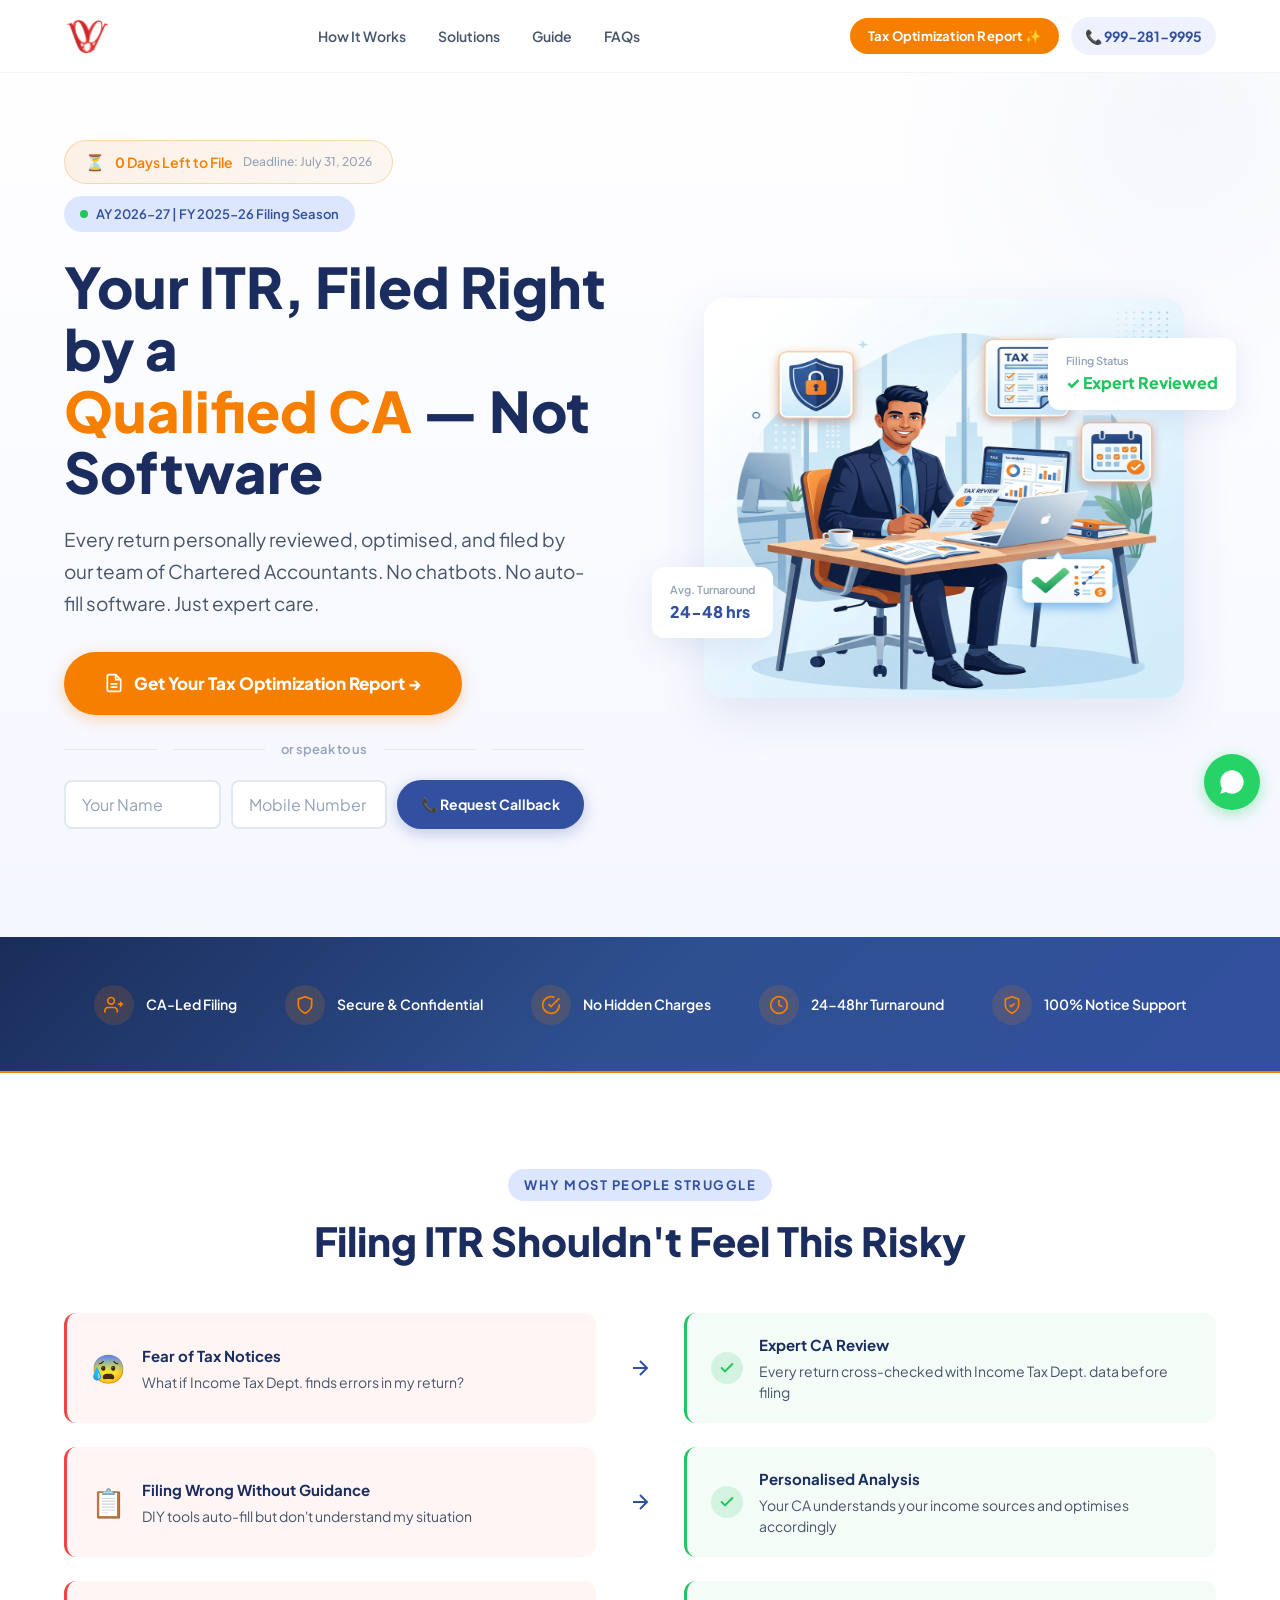
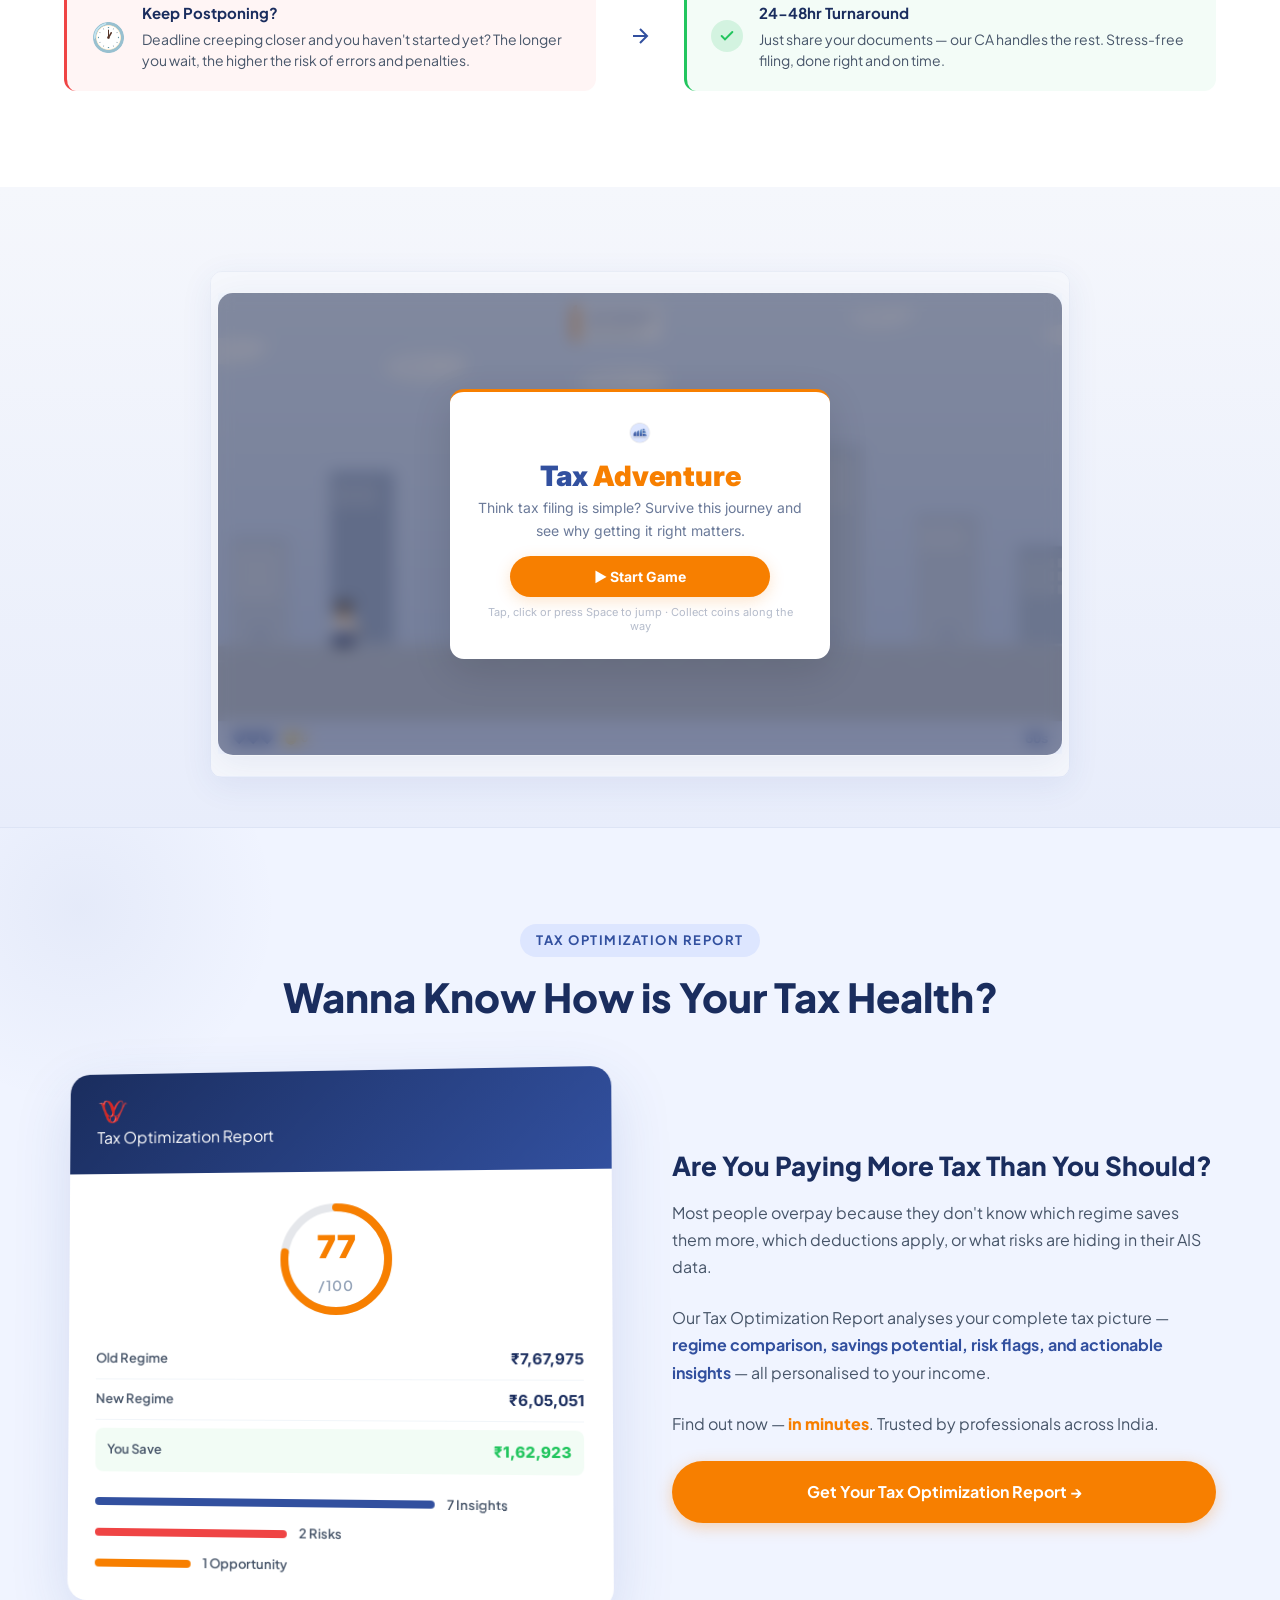
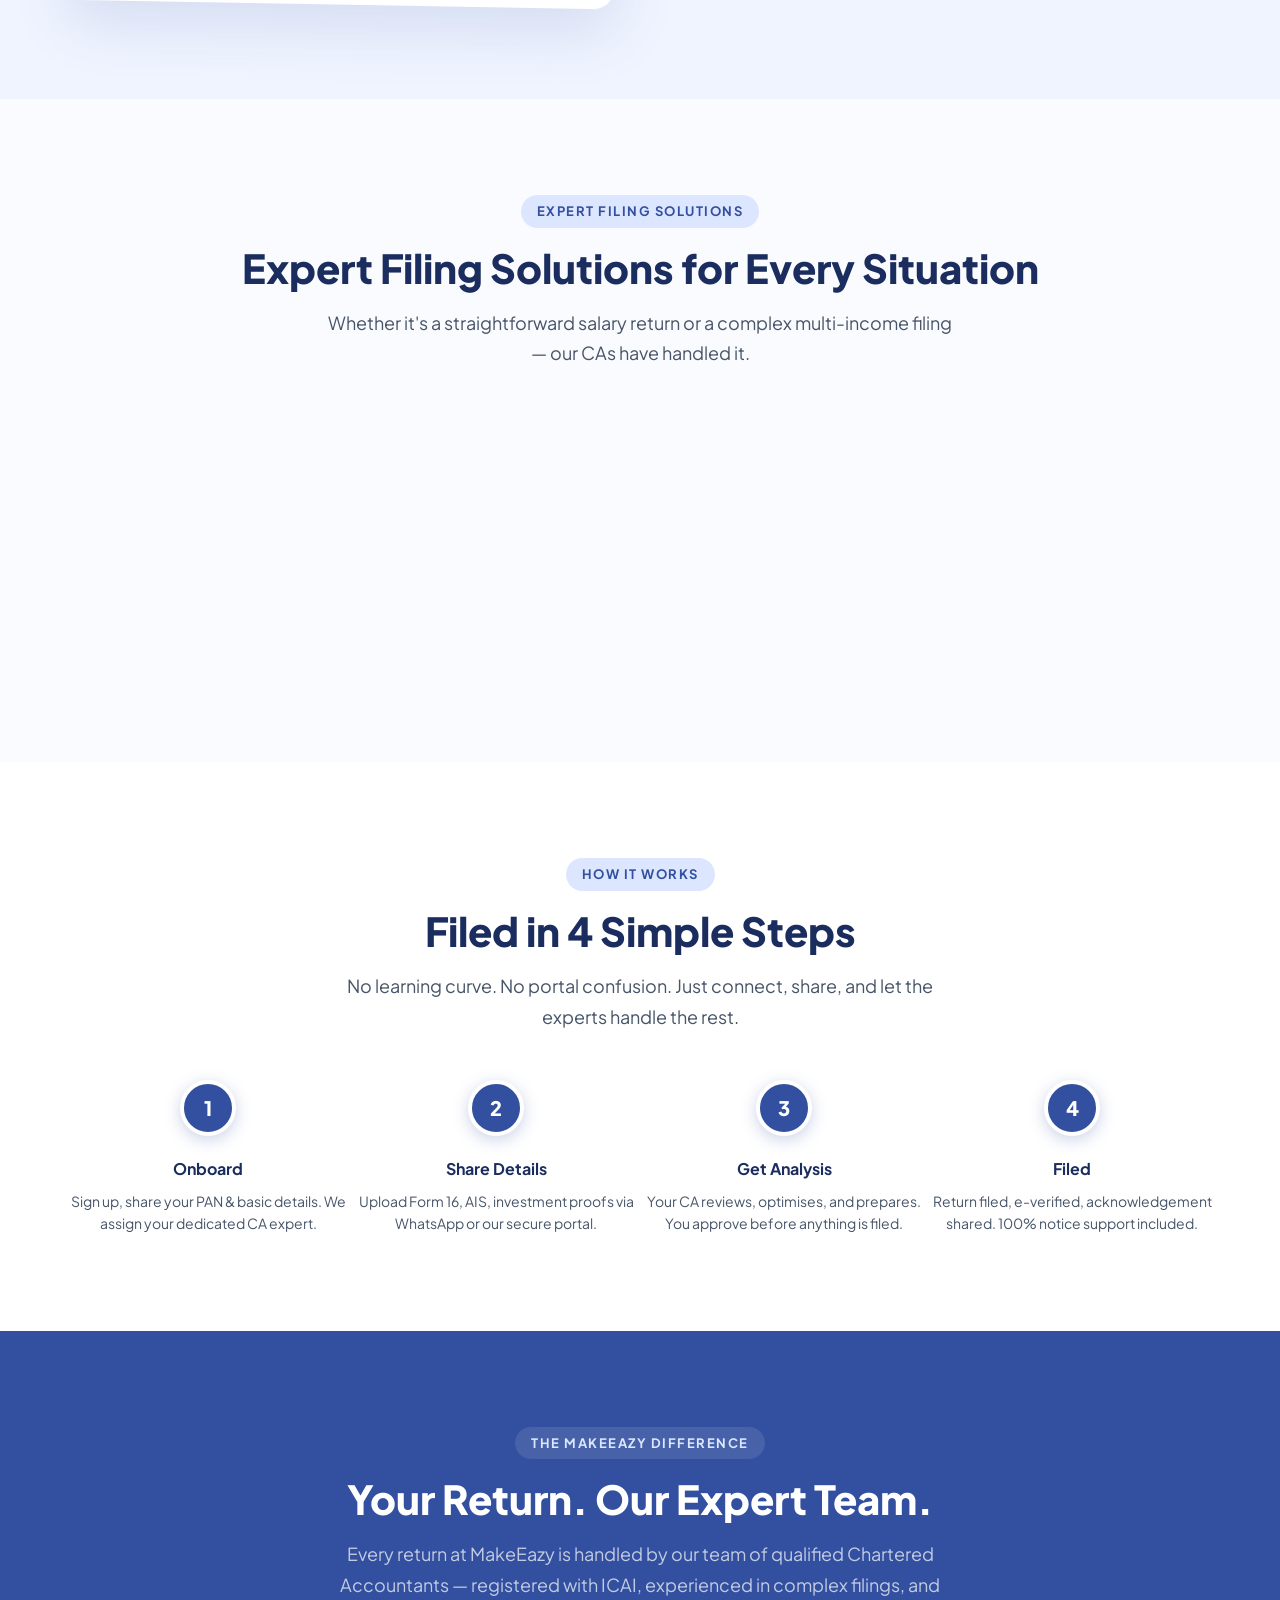
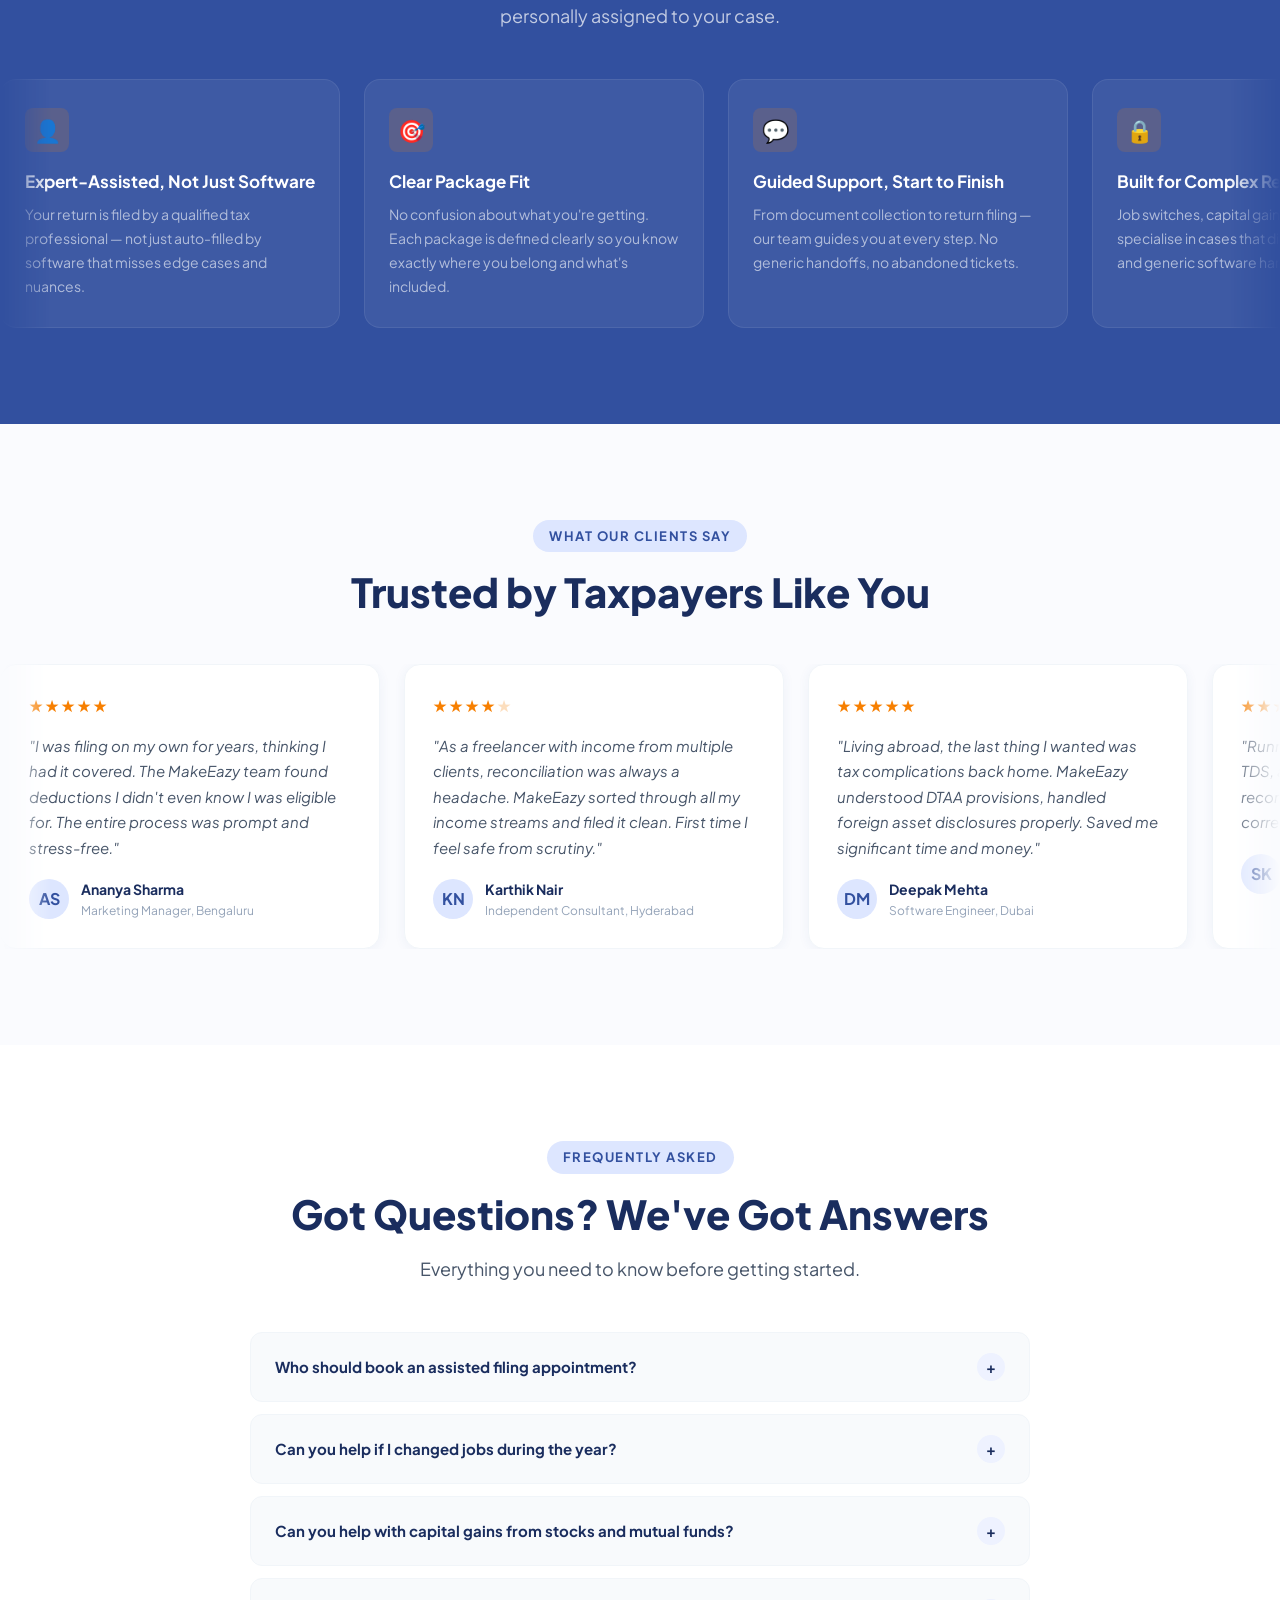
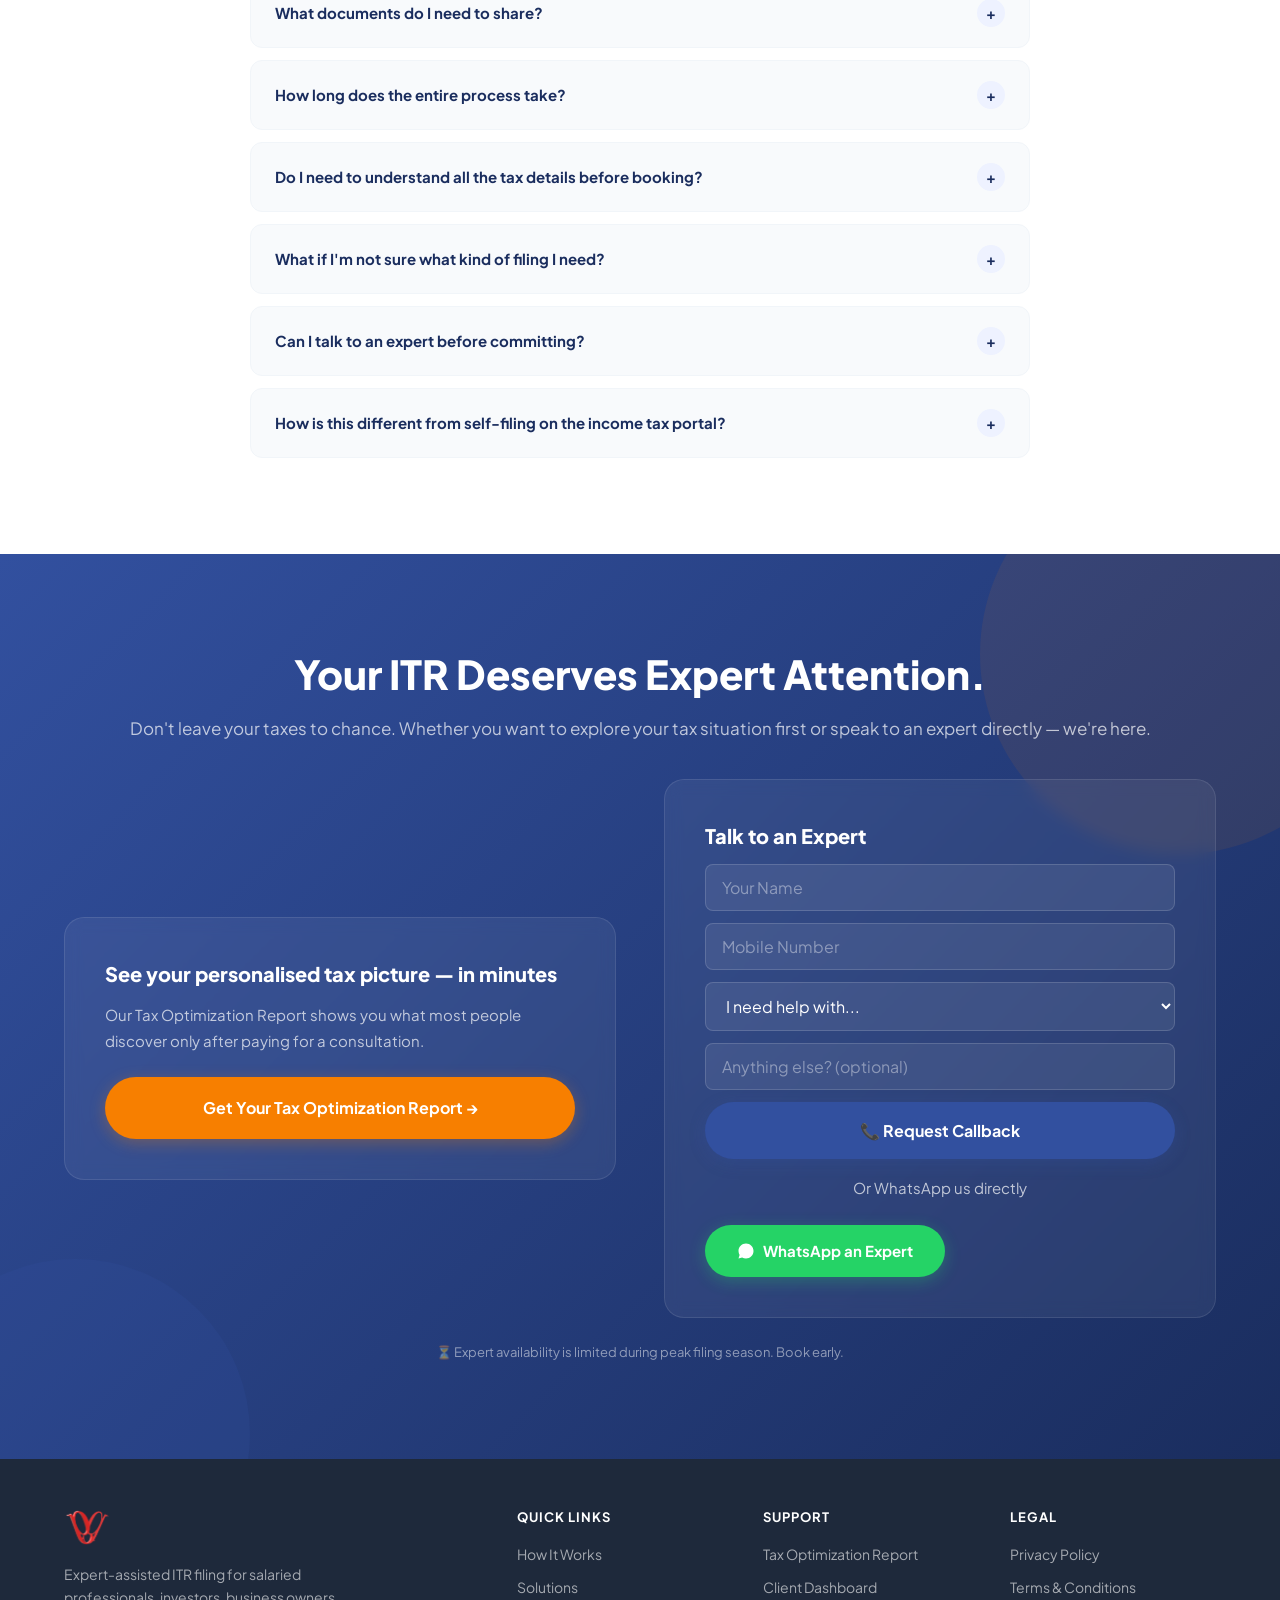
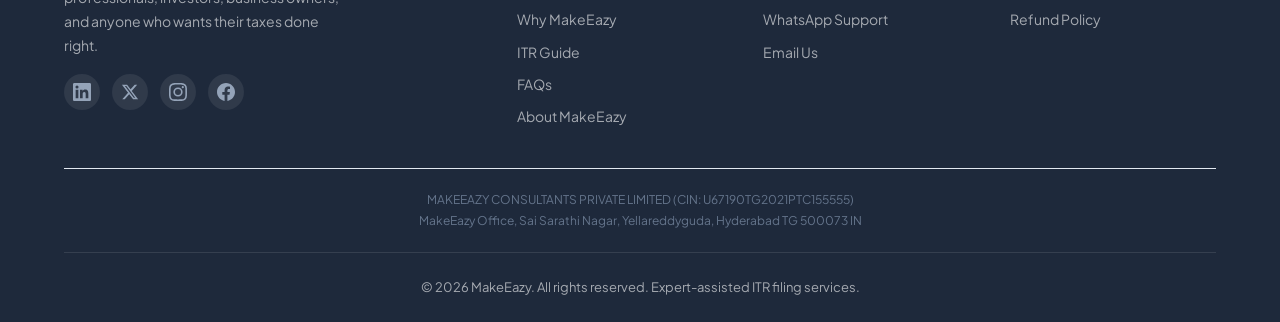
==== commit 73fe3a70: "Fix 5 critical issues: hamburger, solutions, game, sticky CTA 1. HAMBURGER FIX: CSS used .mobile-ope" ====
--- a/index.html
+++ b/index.html
@@ -265,14 +265,30 @@
 <!-- ════════ TAX ADVENTURE GAME ════════ -->
 <section class="game-section section" id="tax-game">
   <div class="container">
-    <div class="game-embed fade-up">
+    <!-- Desktop: inline iframe -->
+    <div class="game-embed game-desktop fade-up">
       <iframe src="/guide/play/" title="Tax Adventure — MakeEazy" id="gameFrame" loading="lazy"
               allow="autoplay" frameborder="0"
               style="width:100%;aspect-ratio:832/490;max-width:860px;min-height:300px;border-radius:12px;display:block;margin:0 auto;box-shadow:0 8px 32px rgba(50,80,159,0.08);border:1px solid rgba(50,80,159,0.06)">
       </iframe>
     </div>
-  </div>
-</section>
+    <!-- Mobile: tap to play fullscreen -->
+    <div class="game-mobile-launcher fade-up" id="gameMobileLauncher">
+      <div class="game-mobile-card" id="gameMobileCard">
+        <div class="game-mobile-icon">🎮</div>
+        <h3 class="game-mobile-title">Tax Adventure</h3>
+        <p class="game-mobile-desc">Dodge tax obstacles & collect coins! Tap to play fullscreen.</p>
+        <button class="btn btn-primary game-mobile-btn" id="gameMobilePlay">▶ Play Now</button>
+      </div>
+    </div>
+  </div>
+</section>
+
+<!-- Game Fullscreen Overlay (mobile only) -->
+<div class="game-fullscreen-overlay" id="gameFullscreen">
+  <button class="game-fullscreen-close" id="gameFullscreenClose" aria-label="Close">✕</button>
+  <iframe id="gameFullscreenFrame" allow="autoplay" frameborder="0" title="Tax Adventure — MakeEazy"></iframe>
+</div>
 
 <!-- ════════ TAX OPTIMIZATION REPORT SHOWCASE ════════ -->
 <section class="tor-section section" id="tax-report">
@@ -784,9 +800,7 @@
 <div class="sticky-cta" id="stickyCta">
   <div class="sticky-cta-inner">
     <a href="/taxhealth/" class="btn btn-accent">Get Report</a>
-    <a href="https://api.whatsapp.com/send/?phone=919992819995&text=Hi%2C%20I%20need%20help%20filing%20my%20ITR%20for%20AY%202026-27&type=phone_number&app_absent=0" target="_blank" class="btn btn-whatsapp-sm">
-      <svg viewBox="0 0 24 24" fill="#25D366" width="20" height="20"><path d="M17.472 14.382c-.297-.149-1.758-.867-2.03-.967-.273-.099-.471-.148-.67.15-.197.297-.767.966-.94 1.164-.173.199-.347.223-.644.075-.297-.15-1.255-.463-2.39-1.475-.883-.788-1.48-1.761-1.653-2.059-.173-.297-.018-.458.13-.606.134-.133.298-.347.446-.52.149-.174.198-.298.298-.497.099-.198.05-.371-.025-.52-.075-.149-.669-1.612-.916-2.207-.242-.579-.487-.5-.669-.51-.173-.008-.371-.01-.57-.01-.198 0-.52.074-.792.372-.272.297-1.04 1.016-1.04 2.479 0 1.462 1.065 2.875 1.213 3.074.149.198 2.096 3.2 5.077 4.487.709.306 1.262.489 1.694.625.712.227 1.36.195 1.871.118.571-.085 1.758-.719 2.006-1.413.248-.694.248-1.289.173-1.413-.074-.124-.272-.198-.57-.347z"/><path d="M12 2C6.477 2 2 6.477 2 12c0 1.89.525 3.66 1.438 5.168L2 22l4.832-1.438A9.955 9.955 0 0012 22c5.523 0 10-4.477 10-10S17.523 2 12 2z"/></svg>
-    </a>
+    <a href="https://desk.makeeazy.in" target="_blank" class="btn btn-primary">File Now →</a>
   </div>
 </div>
 
--- a/styles.css
+++ b/styles.css
@@ -959,9 +959,96 @@
 .game-embed iframe:hover {
   box-shadow: 0 12px 40px rgba(50,80,159,0.12) !important;
 }
-@media (max-width: 600px) {
-  .game-section { padding: 40px 0 30px; }
-  .game-embed iframe { border-radius: 6px !important; }
+
+/* Mobile game launcher card */
+.game-mobile-launcher { display: none; }
+.game-mobile-card {
+  background: var(--white);
+  border-radius: var(--radius-lg);
+  padding: 32px 24px;
+  text-align: center;
+  box-shadow: var(--shadow-card);
+  border: 1px solid rgba(50,80,159,0.06);
+}
+.game-mobile-icon { font-size: 48px; margin-bottom: 12px; }
+.game-mobile-title {
+  font-size: 22px;
+  font-weight: 800;
+  color: var(--navy);
+  margin-bottom: 6px;
+}
+.game-mobile-desc {
+  font-size: 14px;
+  color: var(--text-secondary);
+  line-height: 1.6;
+  margin-bottom: 20px;
+}
+.game-mobile-btn {
+  font-size: 16px;
+  padding: 14px 36px;
+}
+
+/* Fullscreen game overlay */
+.game-fullscreen-overlay {
+  display: none;
+  position: fixed;
+  inset: 0;
+  z-index: 10000;
+  background: #000;
+}
+.game-fullscreen-overlay.active {
+  display: block;
+}
+.game-fullscreen-overlay iframe {
+  width: 100%;
+  height: 100%;
+  border: none;
+}
+.game-fullscreen-close {
+  position: fixed;
+  top: max(12px, env(safe-area-inset-top, 12px));
+  right: max(12px, env(safe-area-inset-right, 12px));
+  z-index: 10001;
+  width: 36px;
+  height: 36px;
+  border-radius: 50%;
+  background: rgba(255,255,255,0.15);
+  backdrop-filter: blur(8px);
+  -webkit-backdrop-filter: blur(8px);
+  border: 1px solid rgba(255,255,255,0.2);
+  color: #fff;
+  font-size: 18px;
+  display: flex;
+  align-items: center;
+  justify-content: center;
+  cursor: pointer;
+  transition: background 0.2s;
+}
+.game-fullscreen-close:hover { background: rgba(255,255,255,0.3); }
+
+@media (min-width: 769px) {
+  .game-mobile-launcher { display: none !important; }
+}
+@media (max-width: 768px) {
+  .game-desktop { display: none !important; }
+  .game-mobile-launcher { display: block; }
+  .game-section { padding: 20px 0 16px; }
+}
+@media (max-width: 480px) {
+  .game-section { padding: 12px 0 10px; }
+  .game-mobile-card { padding: 24px 18px; }
+  .game-mobile-icon { font-size: 40px; margin-bottom: 8px; }
+  .game-mobile-title { font-size: 20px; }
+  .game-mobile-desc { font-size: 13px; margin-bottom: 16px; }
+  .game-mobile-btn { font-size: 14px; padding: 12px 28px; }
+}
+@media (max-width: 400px) {
+  .game-section { padding: 10px 0 8px; }
+  .game-embed iframe {
+    aspect-ratio: 4/3 !important;
+    min-height: 220px !important;
+    border-radius: 4px !important;
+  }
 }
 
 
@@ -1228,8 +1315,10 @@
 .persona-track {
   display: flex;
   gap: 24px;
-  animation: marquee 30s linear infinite;
+  animation: marquee 45s linear infinite;
   width: max-content;
+  will-change: transform;
+  transform: translate3d(0, 0, 0);
 }
 .persona-track:hover {
   animation-play-state: paused;
@@ -1444,6 +1533,38 @@
   animation-play-state: paused;
 }
 
+/* --- Single video: big centered card --- */
+.video-single {
+  display: flex;
+  justify-content: center;
+  width: 100%;
+  animation: none !important;
+}
+.video-single .video-card {
+  width: 100%;
+  max-width: 640px;
+}
+.video-single .video-title {
+  font-size: 18px;
+  padding: 16px 20px 20px;
+}
+
+/* --- 2-3 videos: centered flex grid --- */
+.video-track-grid {
+  display: flex;
+  flex-wrap: wrap;
+  justify-content: center;
+  gap: 24px;
+  width: 100%;
+  animation: none !important;
+  padding: 0 24px;
+}
+.video-track-grid .video-card {
+  width: calc(50% - 12px);
+  max-width: 400px;
+  min-width: 280px;
+}
+
 .video-card {
   width: 320px;
   flex-shrink: 0;
@@ -1499,7 +1620,7 @@
   border-radius: inherit;
 }
 
-/* Centered track for 1-3 videos (no marquee) */
+/* Centered track for 1-3 videos (no marquee) — legacy compat */
 .video-track-center {
   justify-content: center;
   gap: 24px;
@@ -2484,7 +2605,7 @@
    RESPONSIVE — MOBILE (< 768px)
    ══════════════════════════════════════════════════════ */
 @media (max-width: 768px) {
-  .section { padding: 64px 0; }
+  .section { padding: 48px 0; }
 
   /* Navbar mobile */
   .nav-links { display: none; }
@@ -2493,7 +2614,7 @@
   .nav-phone { display: none; }
   .hamburger { display: flex; }
 
-  .nav-links.mobile-open {
+  .nav-links.open {
     display: flex;
     flex-direction: column;
     position: fixed;
@@ -2501,41 +2622,41 @@
     background: rgba(255,255,255,0.97);
     backdrop-filter: blur(12px);
     -webkit-backdrop-filter: blur(12px);
-    padding: 32px 24px;
-    gap: 24px;
+    padding: 24px 20px;
+    gap: 20px;
     z-index: 999;
   }
-  .nav-links.mobile-open a { font-size: 18px; }
+  .nav-links.open a { font-size: 16px; }
   .hamburger.active span:nth-child(1) { transform: rotate(45deg) translate(5px, 5px); }
   .hamburger.active span:nth-child(2) { opacity: 0; }
   .hamburger.active span:nth-child(3) { transform: rotate(-45deg) translate(6px, -6px); }
 
   /* Hero */
-  .hero { padding: 110px 0 60px; }
-  .hero-proof { gap: 16px; }
+  .hero { padding: 90px 0 40px; }
+  .hero-proof { gap: 12px; }
   .hero-form-row { flex-direction: column; }
-  .hero-form { padding: 18px; }
+  .hero-form { padding: 16px; }
   .hero-callback { flex-direction: column; }
   .hero-cta-primary {
     width: 100%;
-    font-size: 16px;
-    padding: 16px 32px;
+    font-size: 15px;
+    padding: 14px 24px;
   }
 
   /* Trust strip */
   .trust-strip-inner {
     display: grid;
     grid-template-columns: 1fr 1fr;
-    gap: 20px;
+    gap: 16px;
   }
-  .trust-item { font-size: 13px; }
+  .trust-item { font-size: 12px; }
 
   /* Pain */
-  .pain-grid { grid-template-columns: 1fr; gap: 40px; }
+  .pain-grid { grid-template-columns: 1fr; gap: 32px; }
   .pain-row { flex-direction: column; }
   .pain-arrow {
     width: 100%;
-    height: 32px;
+    height: 28px;
     transform: rotate(90deg);
   }
 
@@ -2544,8 +2665,8 @@
   .persona-grid-6 { grid-template-columns: 1fr; }
 
   /* Steps */
-  .steps-grid { grid-template-columns: 1fr 1fr; gap: 24px; }
-  .steps-flow { flex-direction: column; gap: 24px; }
+  .steps-grid { grid-template-columns: 1fr; gap: 16px; }
+  .steps-flow { flex-direction: column; gap: 16px; }
   .step-card { flex: none; width: 100%; }
   .step-connector { display: none; }
 
@@ -2570,59 +2691,83 @@
 
   /* Final CTA */
   .final-cta-grid { grid-template-columns: 1fr; }
-  .final-cta-right { padding: 24px; }
+  .final-cta-right { padding: 20px; }
 
   /* Footer */
-  .footer-grid { grid-template-columns: 1fr; gap: 32px; }
+  .footer-grid { grid-template-columns: 1fr; gap: 24px; }
 
   /* Sticky bar */
   .sticky-cta { display: block; }
-  .whatsapp-float { bottom: 80px; }
-  body { padding-bottom: 72px; }
+  .whatsapp-float { bottom: 76px; }
+  body { padding-bottom: 68px; }
 
   /* Stats */
-  .stats-inner { grid-template-columns: repeat(2, 1fr); gap: 24px; }
+  .stats-inner { grid-template-columns: repeat(2, 1fr); gap: 20px; }
   .stat-item:nth-child(2)::after { display: none; }
 
   /* Profiler */
-  .profiler-card { padding: 28px; }
+  .profiler-card { padding: 24px; }
 
   /* Video */
   .video-card { width: 280px; }
+  .video-marquee { margin-top: 20px; }
+  .video-single .video-card { max-width: 100%; }
+  .video-single .video-title { font-size: 15px; padding: 10px 14px 14px; }
+  .video-track-grid { padding: 0 16px; gap: 16px; }
+  .video-track-grid .video-card { width: 100%; min-width: unset; max-width: 100%; }
 }
 
 /* ══════════════════════════════════════════════════════
    RESPONSIVE — SMALL MOBILE (< 480px)
    ══════════════════════════════════════════════════════ */
 @media (max-width: 480px) {
-  .container { padding: 0 16px; }
+  .container { padding: 0 14px; }
+  .section { padding: 36px 0; }
+
+  .section-label { font-size: 11px; padding: 5px 12px; letter-spacing: 1px; }
+  .section-title { margin-bottom: 10px; }
+  .section-subtitle { font-size: 14px; line-height: 1.6; }
+
+  .hero { padding: 80px 0 30px; }
   .hero-actions { flex-direction: column; }
-  .hero-actions .btn { width: 100%; }
-  .hero-proof { flex-direction: column; gap: 10px; }
-  .booking-form { padding: 24px; }
-  .stats-inner { grid-template-columns: repeat(2, 1fr); }
-  .hero-form { padding: 16px; }
-  .exit-popup { padding: 28px; }
+  .hero-actions .btn { width: 100%; font-size: 14px; padding: 12px 20px; }
+  .hero-proof { flex-direction: column; gap: 8px; }
+  .booking-form { padding: 20px; }
+  .hero-form { padding: 14px; }
+
+  .stats-inner { grid-template-columns: repeat(2, 1fr); gap: 16px; }
 
   .trust-strip-inner {
     grid-template-columns: 1fr 1fr;
-    gap: 16px;
+    gap: 12px;
   }
-  .trust-item { font-size: 12px; gap: 8px; }
-  .trust-icon { width: 36px; height: 36px; }
-  .trust-icon svg { width: 16px; height: 16px; }
-
-  .tor-report-body { padding: 20px; }
-  .tor-report-header { padding: 20px; }
-
-  .persona-card { min-width: 260px; padding: 24px 20px; }
-  .testimonial-card { min-width: 300px; padding: 24px; }
+  .trust-item { font-size: 11px; gap: 6px; }
+  .trust-icon { width: 32px; height: 32px; }
+  .trust-icon svg { width: 14px; height: 14px; }
+
+  .exit-popup { padding: 24px; }
+
+  .tor-report-body { padding: 16px; }
+  .tor-report-header { padding: 16px; }
+
+  .persona-card { min-width: unset; width: 100%; padding: 20px 16px; }
+  .testimonial-card { min-width: unset; width: 100%; padding: 20px; }
   .video-card { width: 260px; }
-
-  .final-cta-right { padding: 20px; }
-  .final-cta-right .form-title { font-size: 18px; }
-}
-
+  .video-track-grid .video-card { width: 100%; }
+
+  .final-cta-right { padding: 16px; }
+  .final-cta-right .form-title { font-size: 16px; }
+
+  /* Buttons */
+  .btn { font-size: 14px; padding: 12px 20px; }
+
+  /* Sticky CTA */
+  .sticky-cta .btn { font-size: 13px; padding: 10px 16px; }
+  body { padding-bottom: 64px; }
+  .whatsapp-float { bottom: 72px; right: 14px; }
+  .whatsapp-float img,
+  .whatsapp-float svg { width: 44px; height: 44px; }
+}
 
 /* ══════════════════════════════════════════════════════
    ADDITIONAL COMPONENT STYLES
@@ -3184,14 +3329,27 @@
 @media (max-width: 768px) {
   .final-cta-grid {
     grid-template-columns: 1fr;
-    gap: 24px;
+    gap: 20px;
   }
   .final-cta-card {
-    padding: 28px;
+    padding: 24px;
   }
+  .final-cta-card h3 { font-size: 18px; }
+  .final-cta-card p { font-size: 14px; margin-bottom: 20px; }
   .why-marquee .why-card {
     min-width: 260px;
     max-width: 280px;
+  }
+}
+@media (max-width: 480px) {
+  .final-cta-card {
+    padding: 20px;
+  }
+  .final-cta-card h3 { font-size: 16px; margin-bottom: 8px; }
+  .final-cta-card p { font-size: 13px; line-height: 1.6; margin-bottom: 16px; }
+  .why-marquee .why-card {
+    min-width: 240px;
+    max-width: 260px;
   }
 }
 
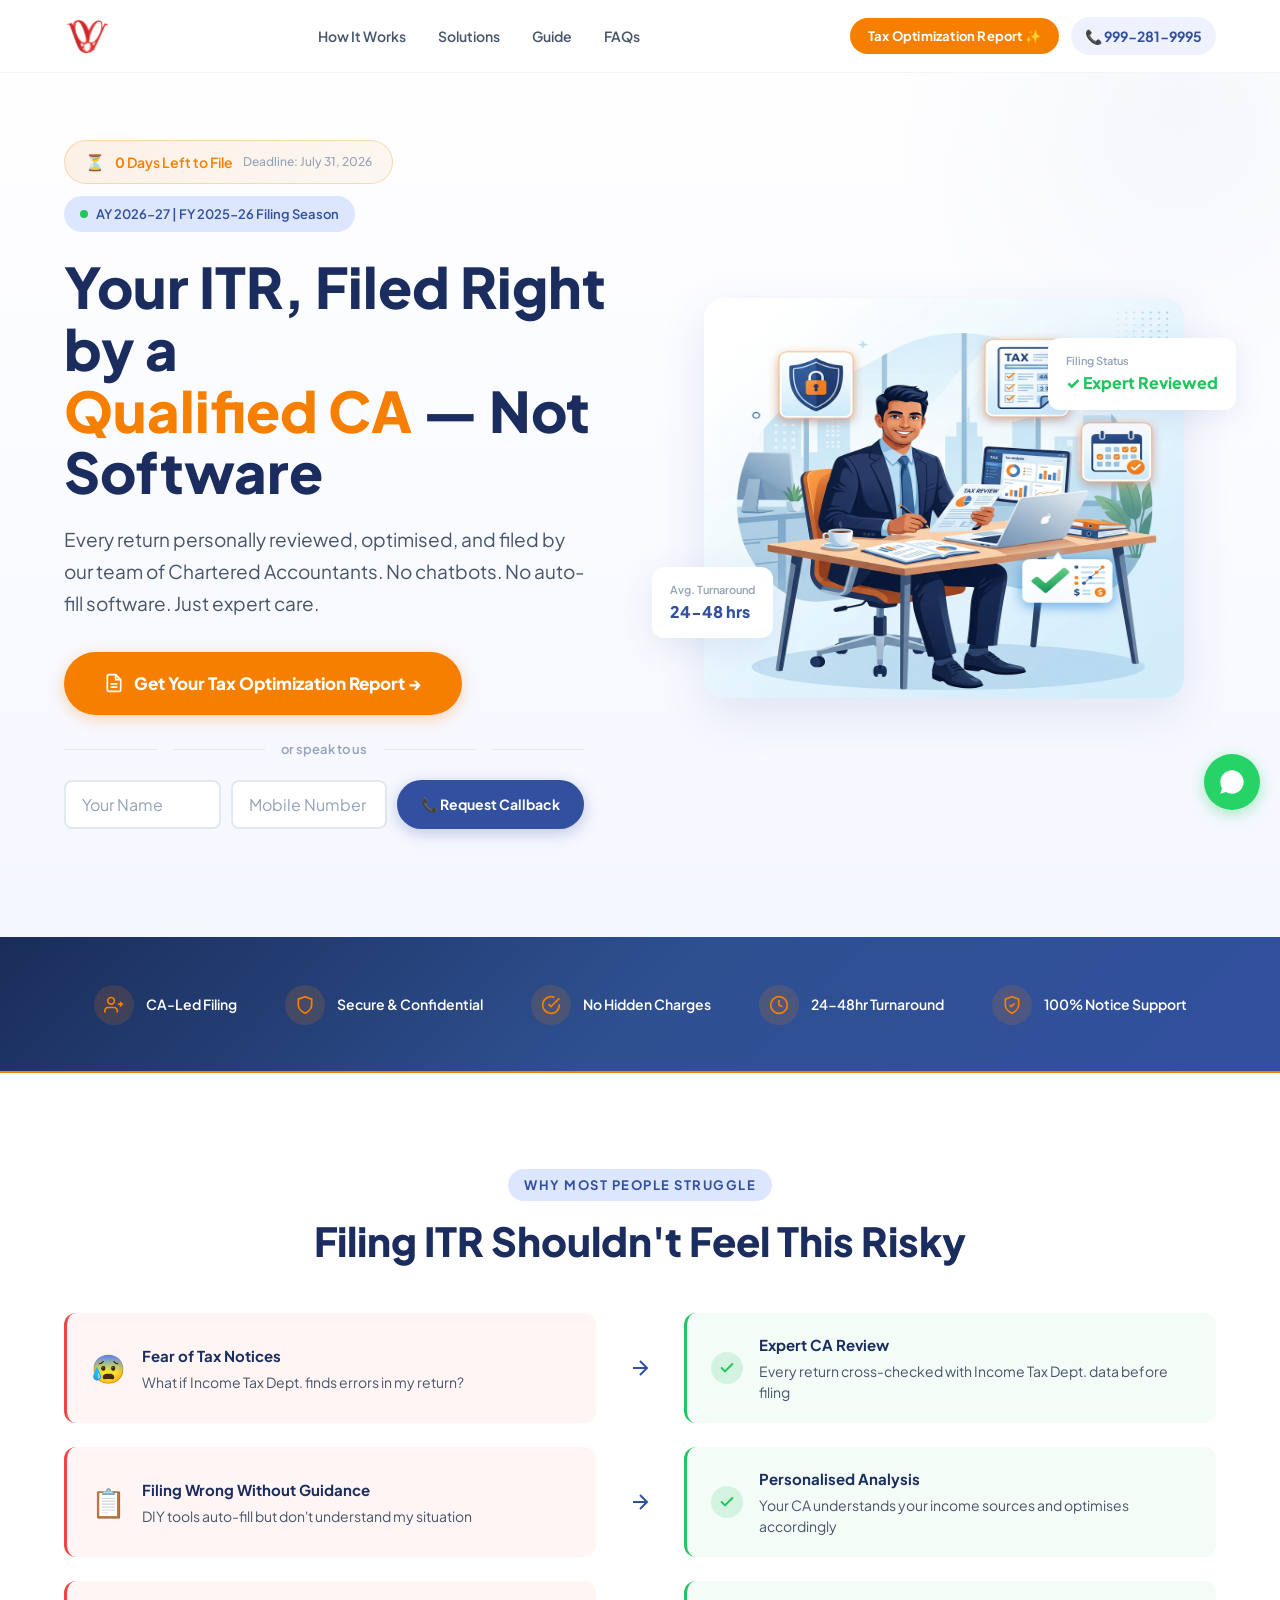
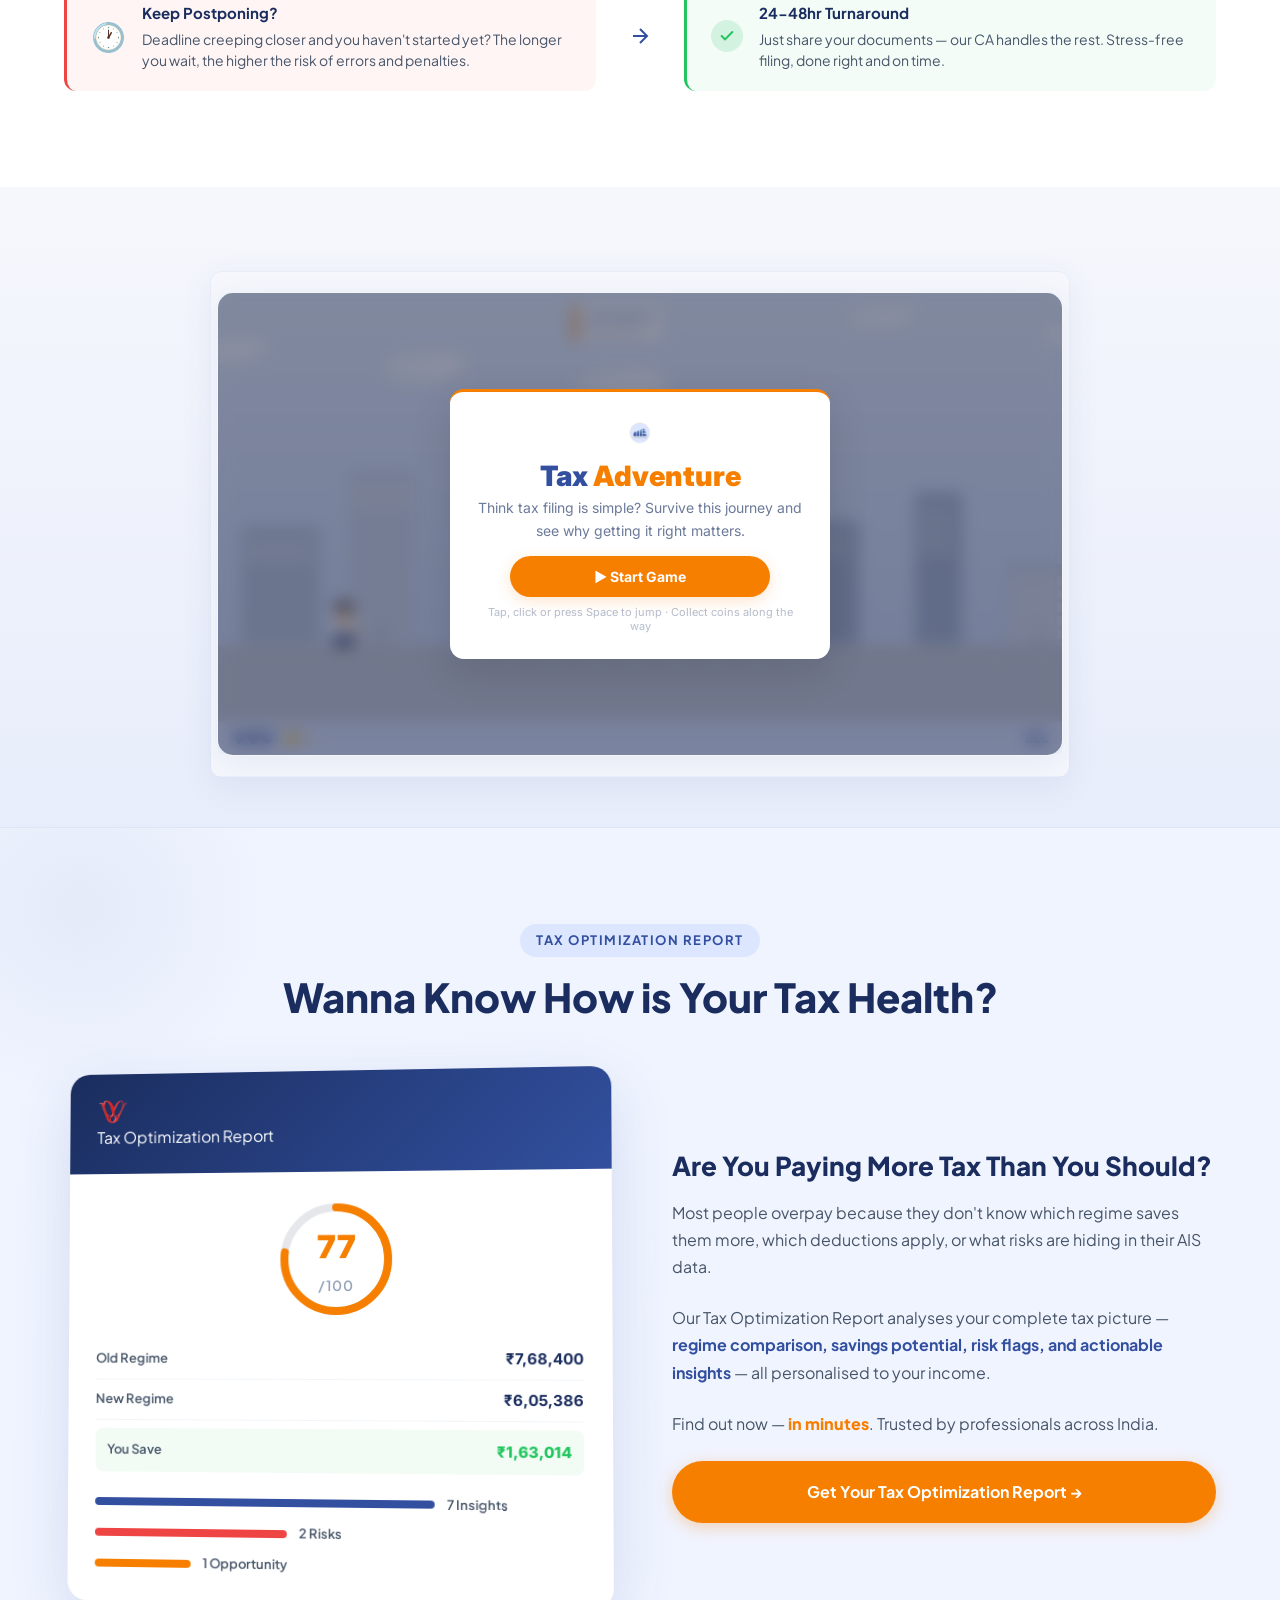
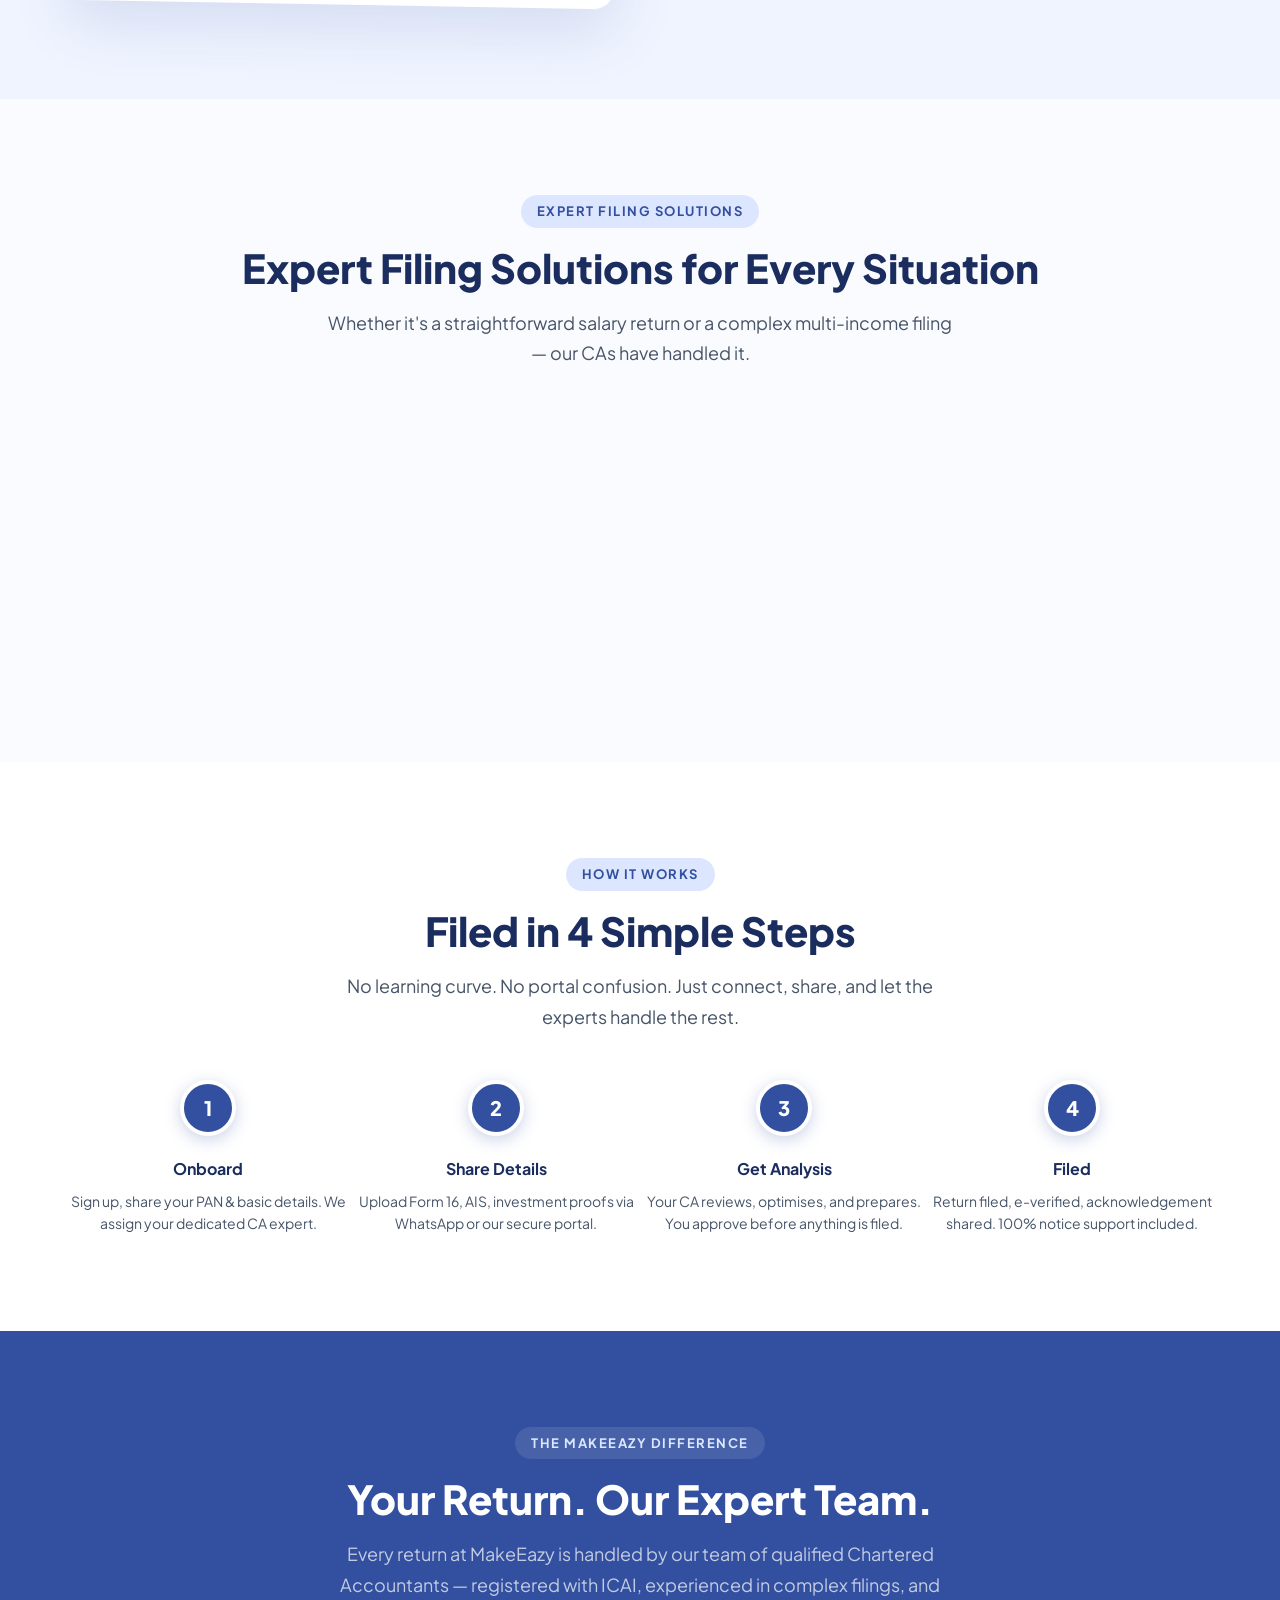
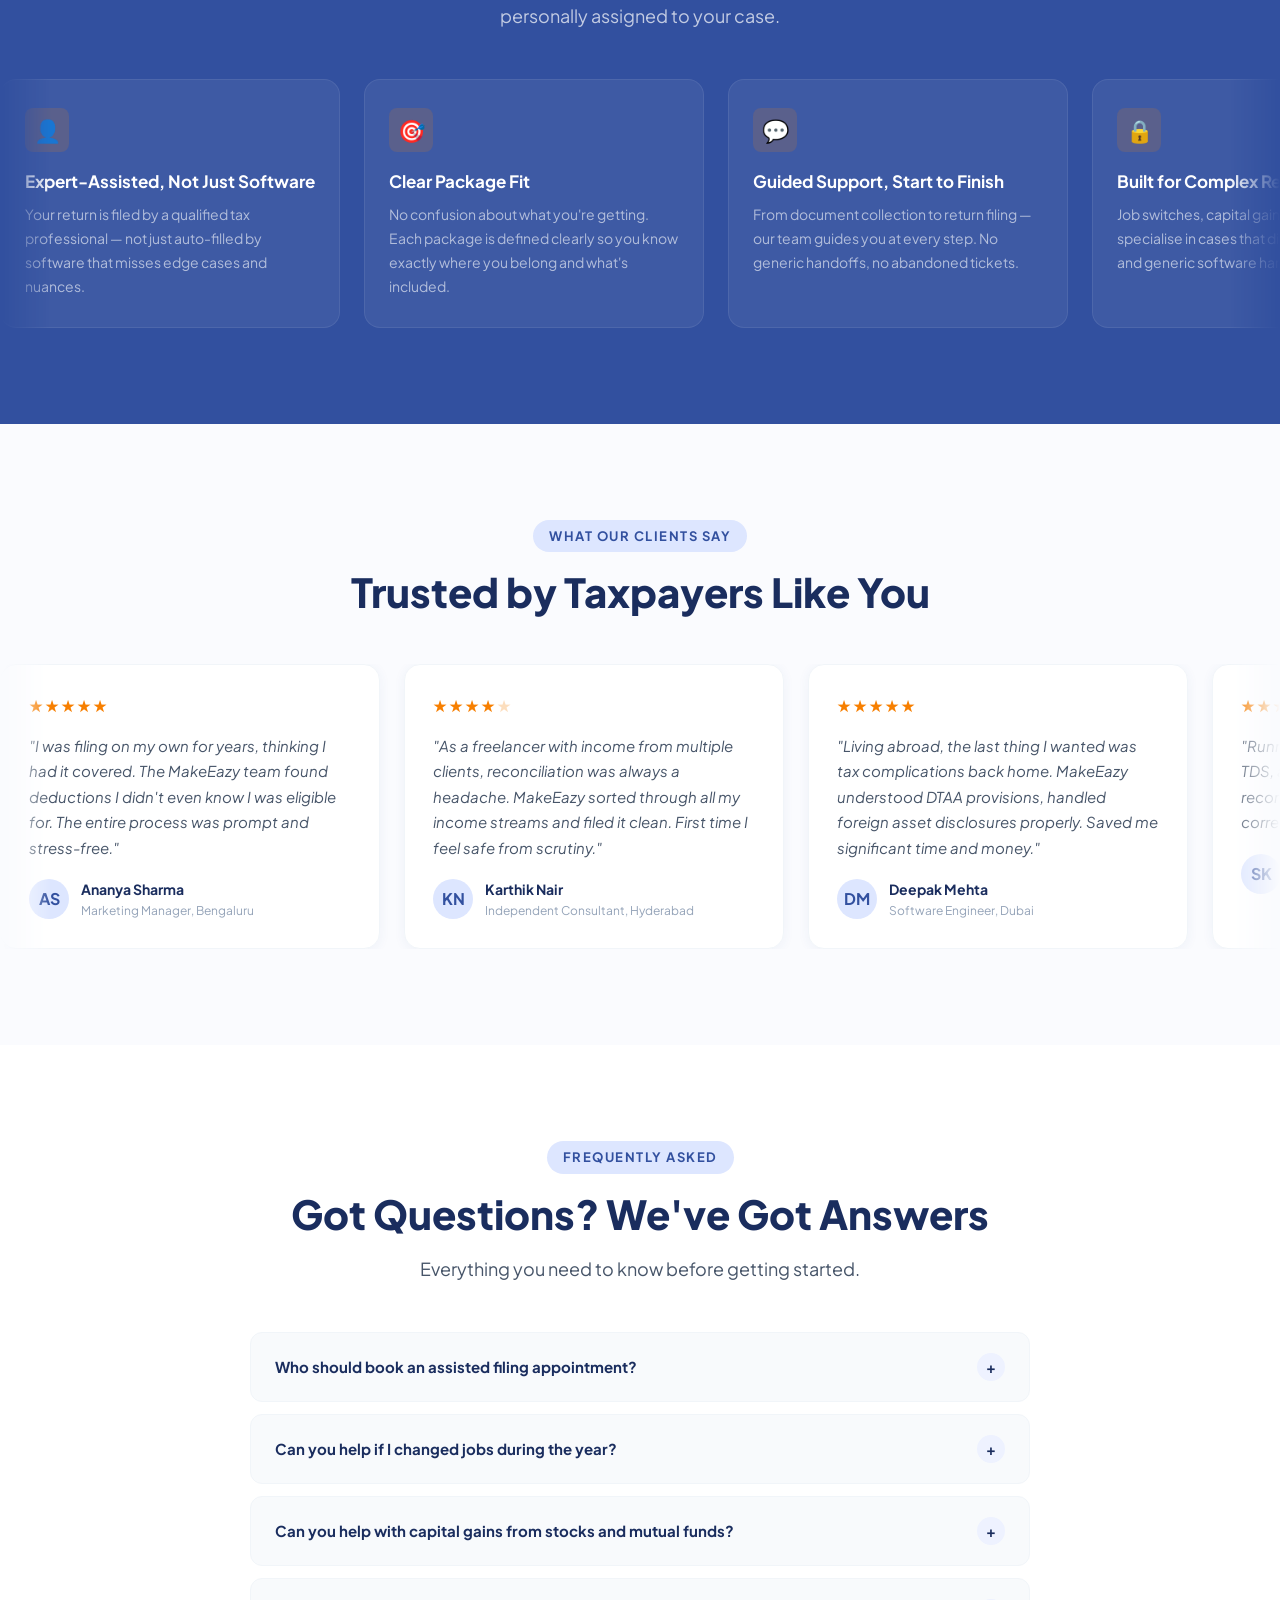
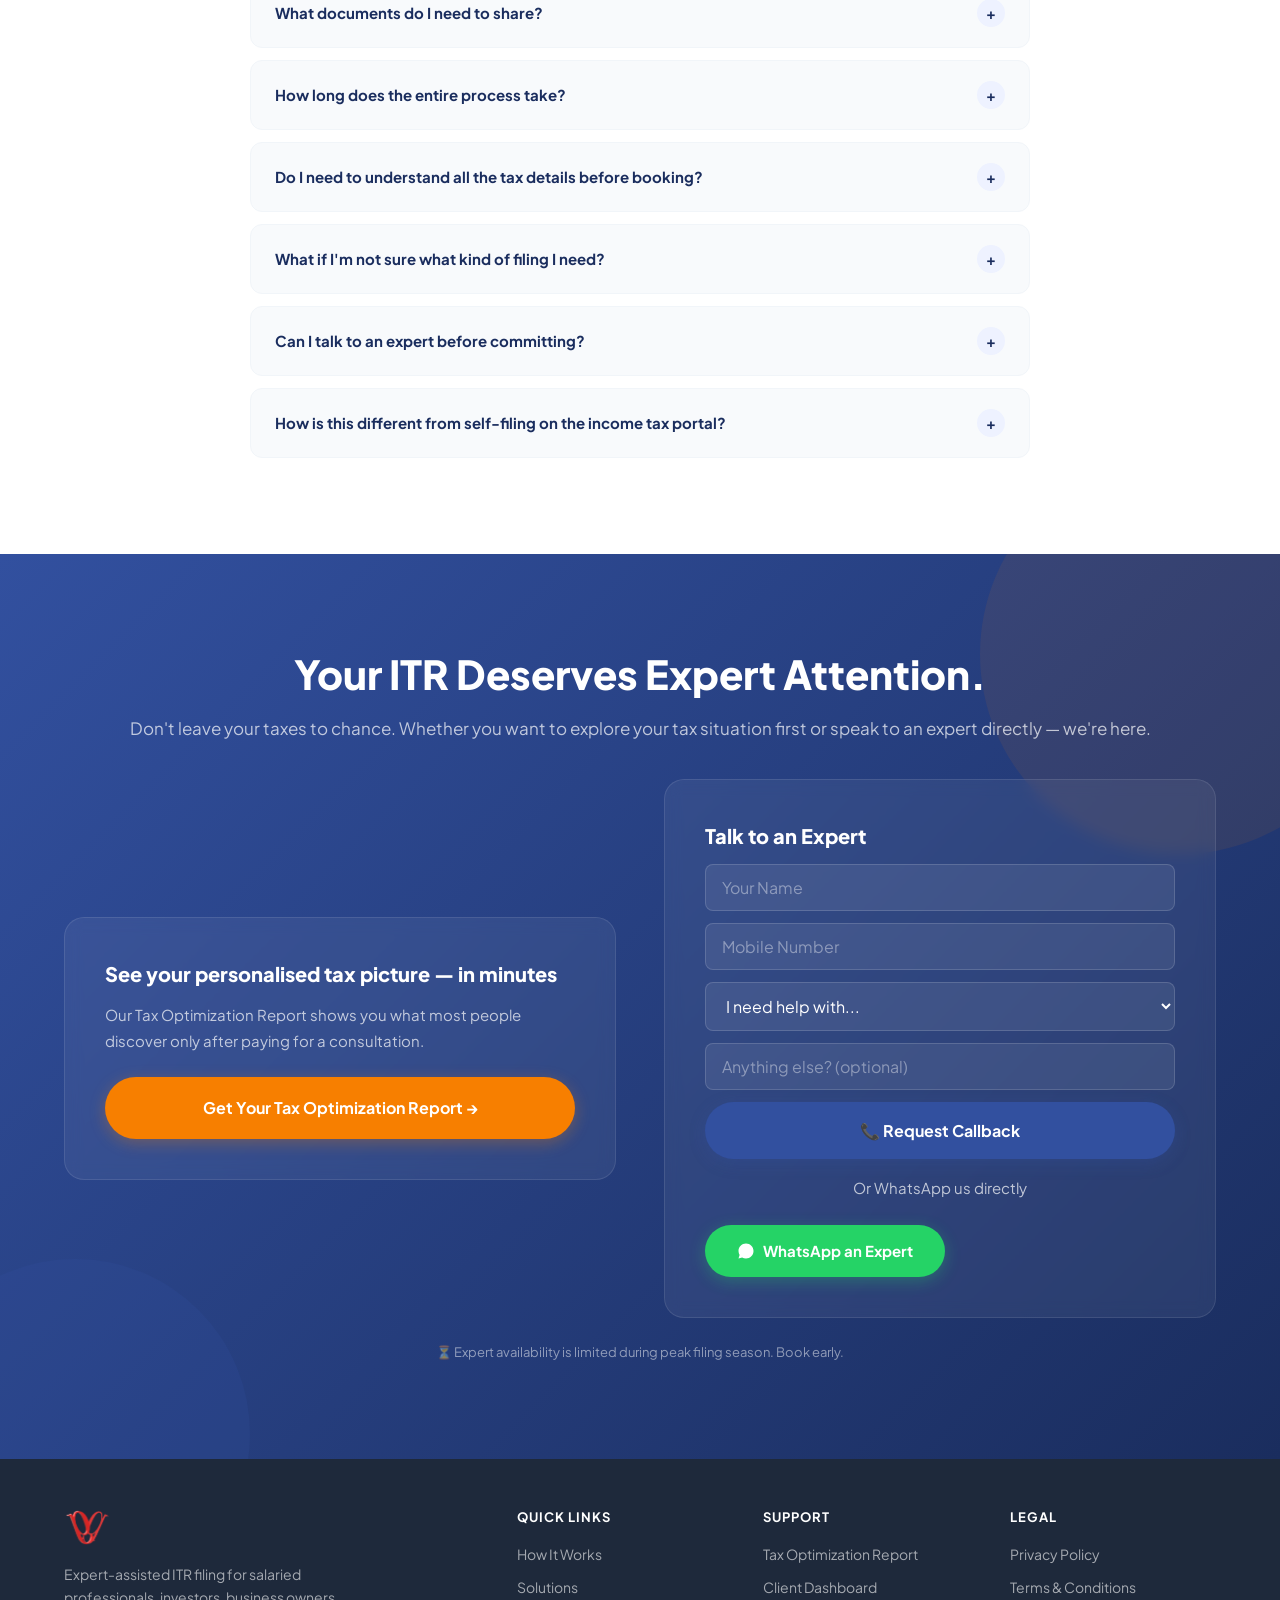
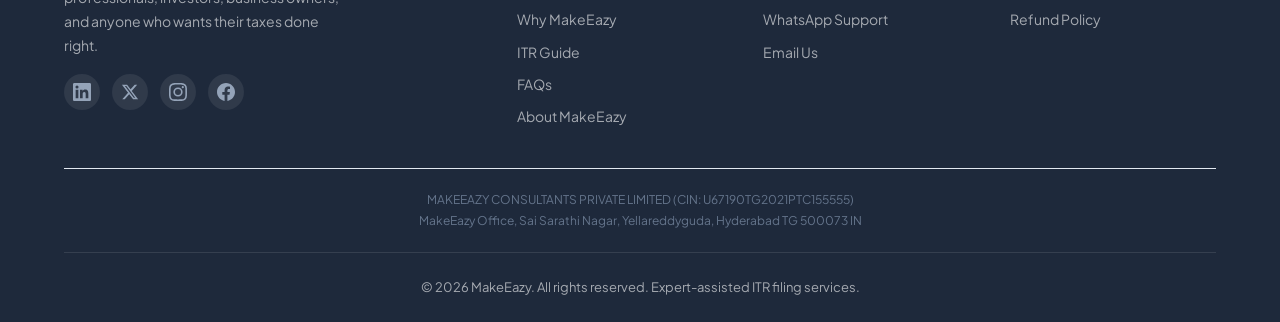
==== commit f1a3e2fd: "Fix 3 issues: hamburger bg, solutions, mobile game 1. HAMBURGER MENU: Solid white #fff background in" ====
--- a/index.html
+++ b/index.html
@@ -286,7 +286,9 @@
 
 <!-- Game Fullscreen Overlay (mobile only) -->
 <div class="game-fullscreen-overlay" id="gameFullscreen">
-  <button class="game-fullscreen-close" id="gameFullscreenClose" aria-label="Close">✕</button>
+  <button class="game-fullscreen-back" id="gameFullscreenClose" aria-label="Back to page">
+    <svg width="22" height="22" viewBox="0 0 24 24" fill="none" stroke="currentColor" stroke-width="2.5" stroke-linecap="round" stroke-linejoin="round"><path d="M19 12H5"/><path d="M12 19l-7-7 7-7"/></svg>
+  </button>
   <iframe id="gameFullscreenFrame" allow="autoplay" frameborder="0" title="Tax Adventure — MakeEazy"></iframe>
 </div>
 
--- a/styles.css
+++ b/styles.css
@@ -992,39 +992,40 @@
 .game-fullscreen-overlay {
   display: none;
   position: fixed;
-  inset: 0;
+  top: 0; left: 0; right: 0; bottom: 0;
   z-index: 10000;
   background: #000;
 }
 .game-fullscreen-overlay.active {
-  display: block;
+  display: flex;
+  flex-direction: column;
 }
 .game-fullscreen-overlay iframe {
+  flex: 1;
   width: 100%;
   height: 100%;
   border: none;
-}
-.game-fullscreen-close {
+  display: block;
+}
+.game-fullscreen-back {
   position: fixed;
-  top: max(12px, env(safe-area-inset-top, 12px));
-  right: max(12px, env(safe-area-inset-right, 12px));
+  top: max(10px, env(safe-area-inset-top, 10px));
+  left: max(10px, env(safe-area-inset-left, 10px));
   z-index: 10001;
-  width: 36px;
-  height: 36px;
+  width: 40px;
+  height: 40px;
   border-radius: 50%;
-  background: rgba(255,255,255,0.15);
-  backdrop-filter: blur(8px);
-  -webkit-backdrop-filter: blur(8px);
-  border: 1px solid rgba(255,255,255,0.2);
+  background: rgba(0,0,0,0.5);
+  border: 1.5px solid rgba(255,255,255,0.25);
   color: #fff;
-  font-size: 18px;
   display: flex;
   align-items: center;
   justify-content: center;
   cursor: pointer;
   transition: background 0.2s;
-}
-.game-fullscreen-close:hover { background: rgba(255,255,255,0.3); }
+  padding: 0;
+}
+.game-fullscreen-back:hover { background: rgba(0,0,0,0.7); }
 
 @media (min-width: 769px) {
   .game-mobile-launcher { display: none !important; }
@@ -2619,14 +2620,20 @@
     flex-direction: column;
     position: fixed;
     top: 72px; left: 0; right: 0; bottom: 0;
-    background: rgba(255,255,255,0.97);
-    backdrop-filter: blur(12px);
-    -webkit-backdrop-filter: blur(12px);
+    background: #ffffff;
     padding: 24px 20px;
     gap: 20px;
-    z-index: 999;
+    z-index: 9999;
+    box-shadow: 0 8px 32px rgba(0,0,0,0.1);
+    overflow-y: auto;
   }
-  .nav-links.open a { font-size: 16px; }
+  .nav-links.open a {
+    font-size: 18px;
+    font-weight: 600;
+    color: var(--navy);
+    padding: 12px 0;
+    border-bottom: 1px solid rgba(50,80,159,0.06);
+  }
   .hamburger.active span:nth-child(1) { transform: rotate(45deg) translate(5px, 5px); }
   .hamburger.active span:nth-child(2) { opacity: 0; }
   .hamburger.active span:nth-child(3) { transform: rotate(-45deg) translate(6px, -6px); }
@@ -2750,7 +2757,7 @@
   .tor-report-body { padding: 16px; }
   .tor-report-header { padding: 16px; }
 
-  .persona-card { min-width: unset; width: 100%; padding: 20px 16px; }
+  .persona-card { min-width: 240px; padding: 20px 16px; }
   .testimonial-card { min-width: unset; width: 100%; padding: 20px; }
   .video-card { width: 260px; }
   .video-track-grid .video-card { width: 100%; }
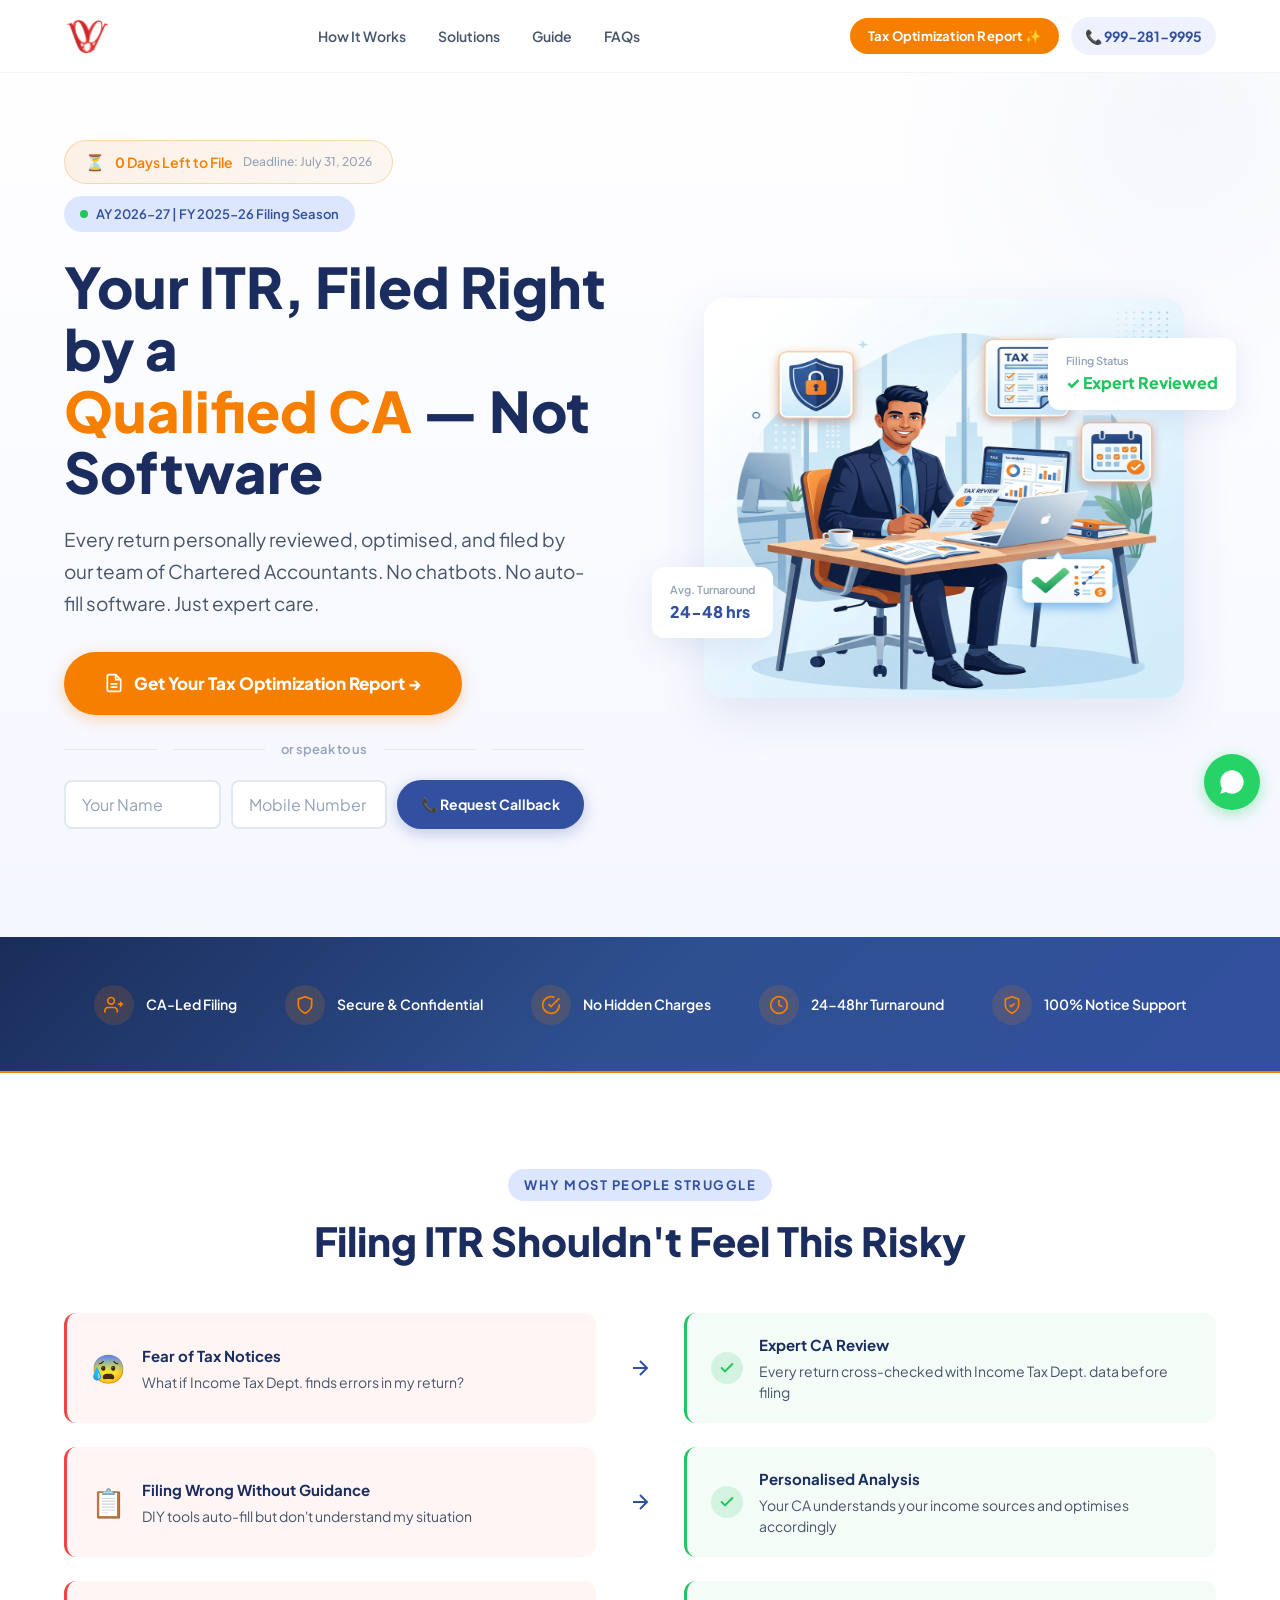
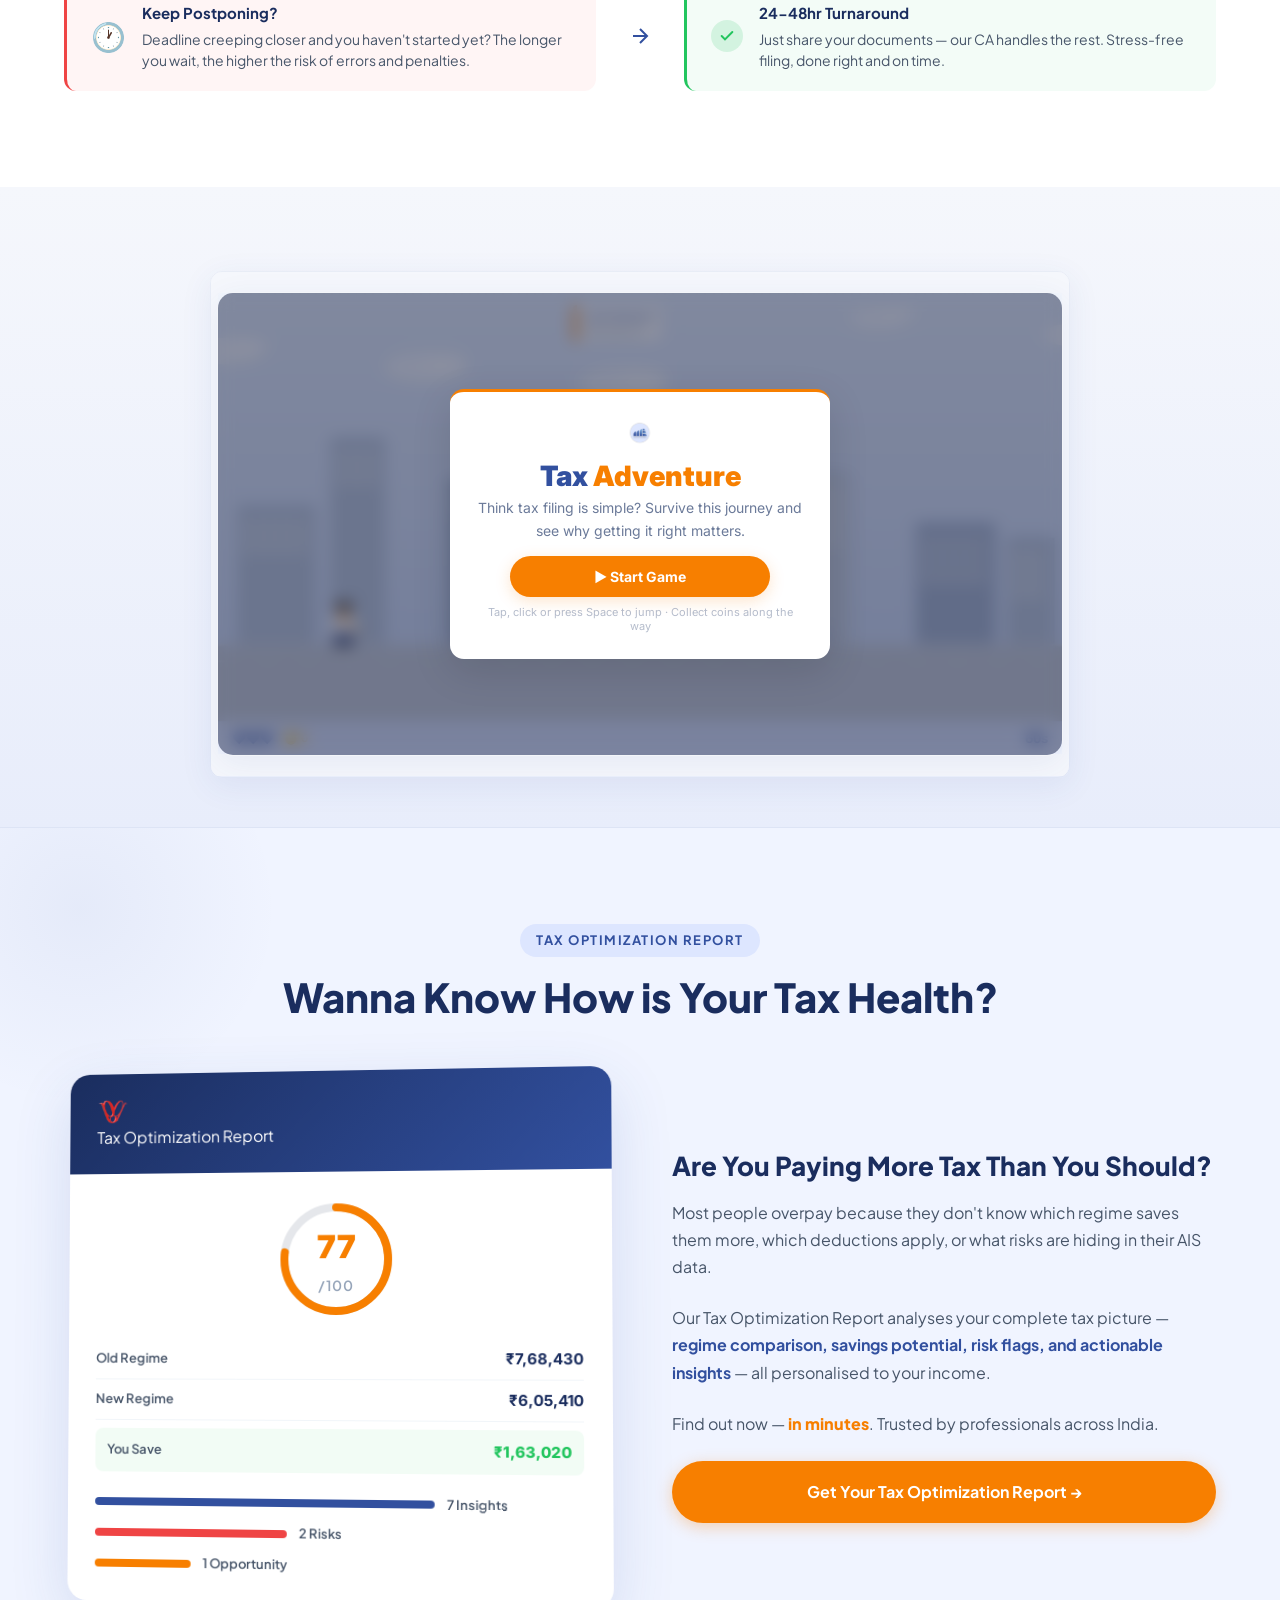
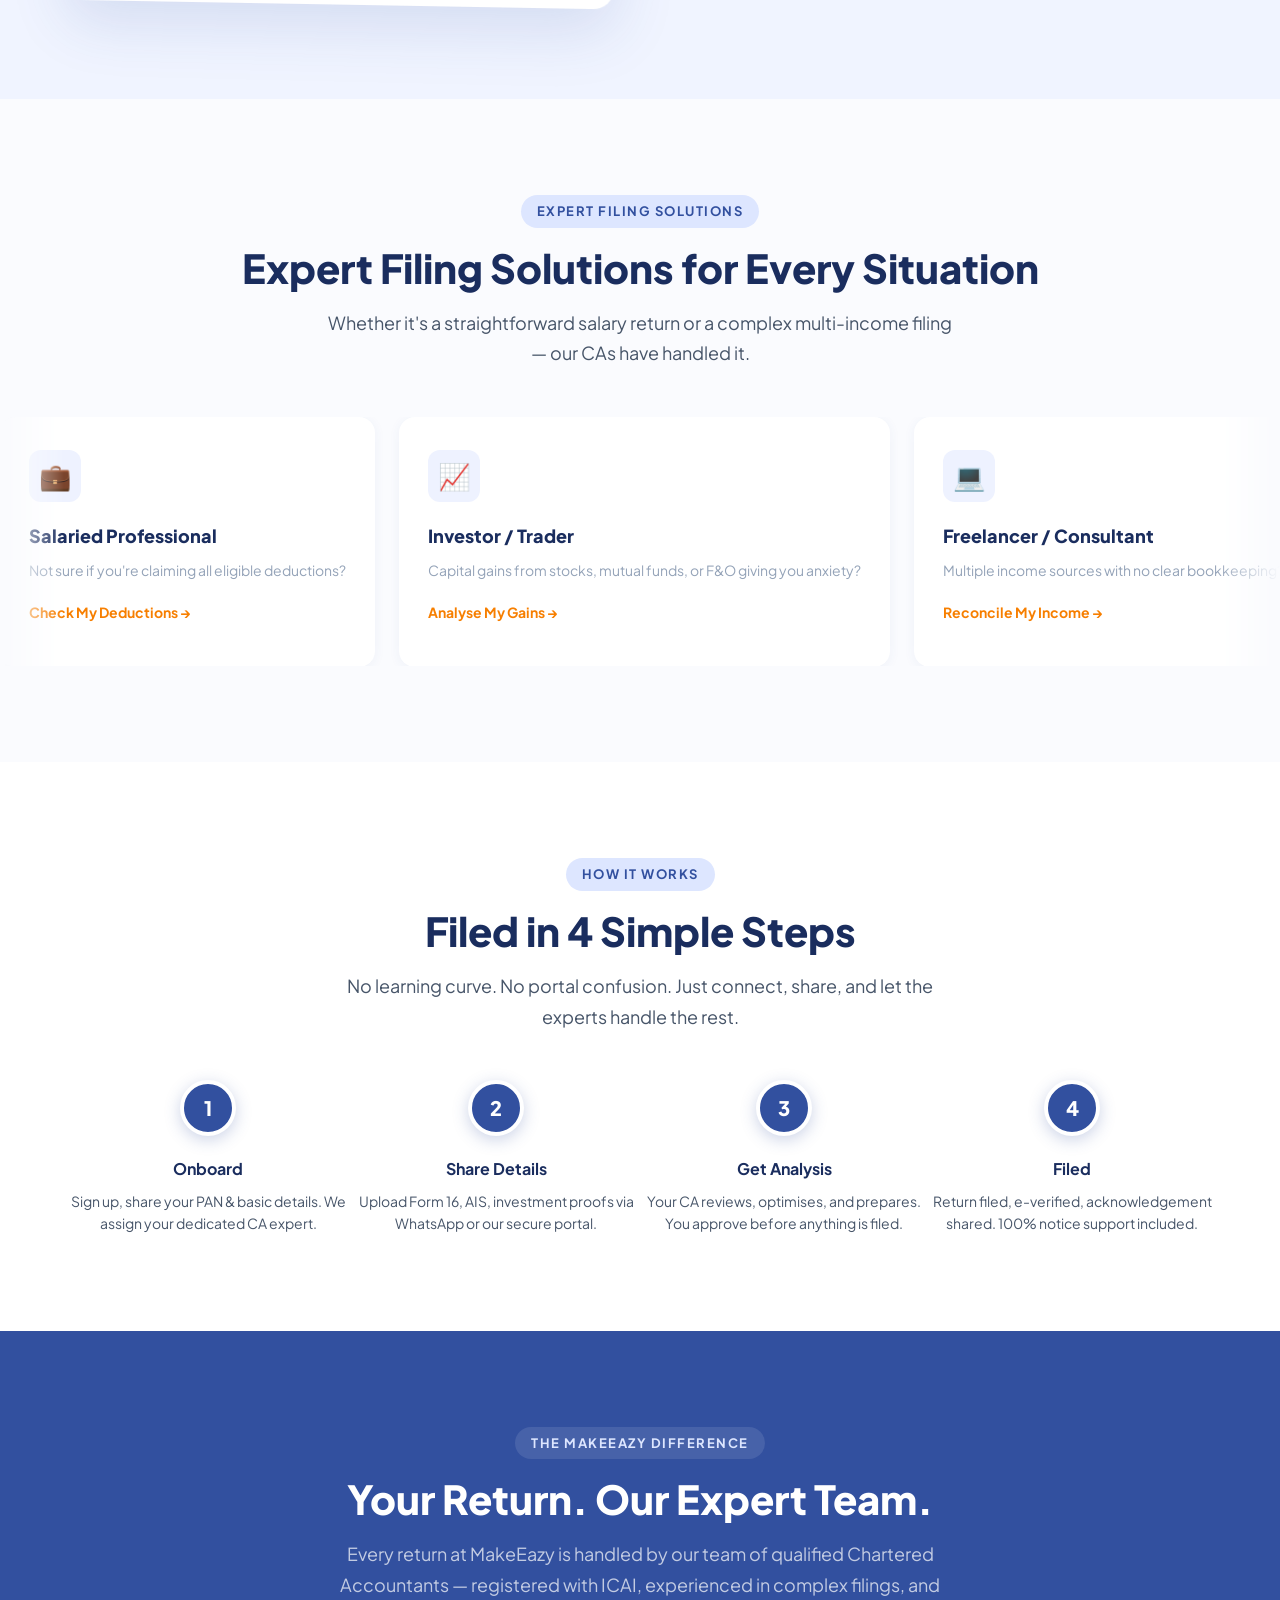
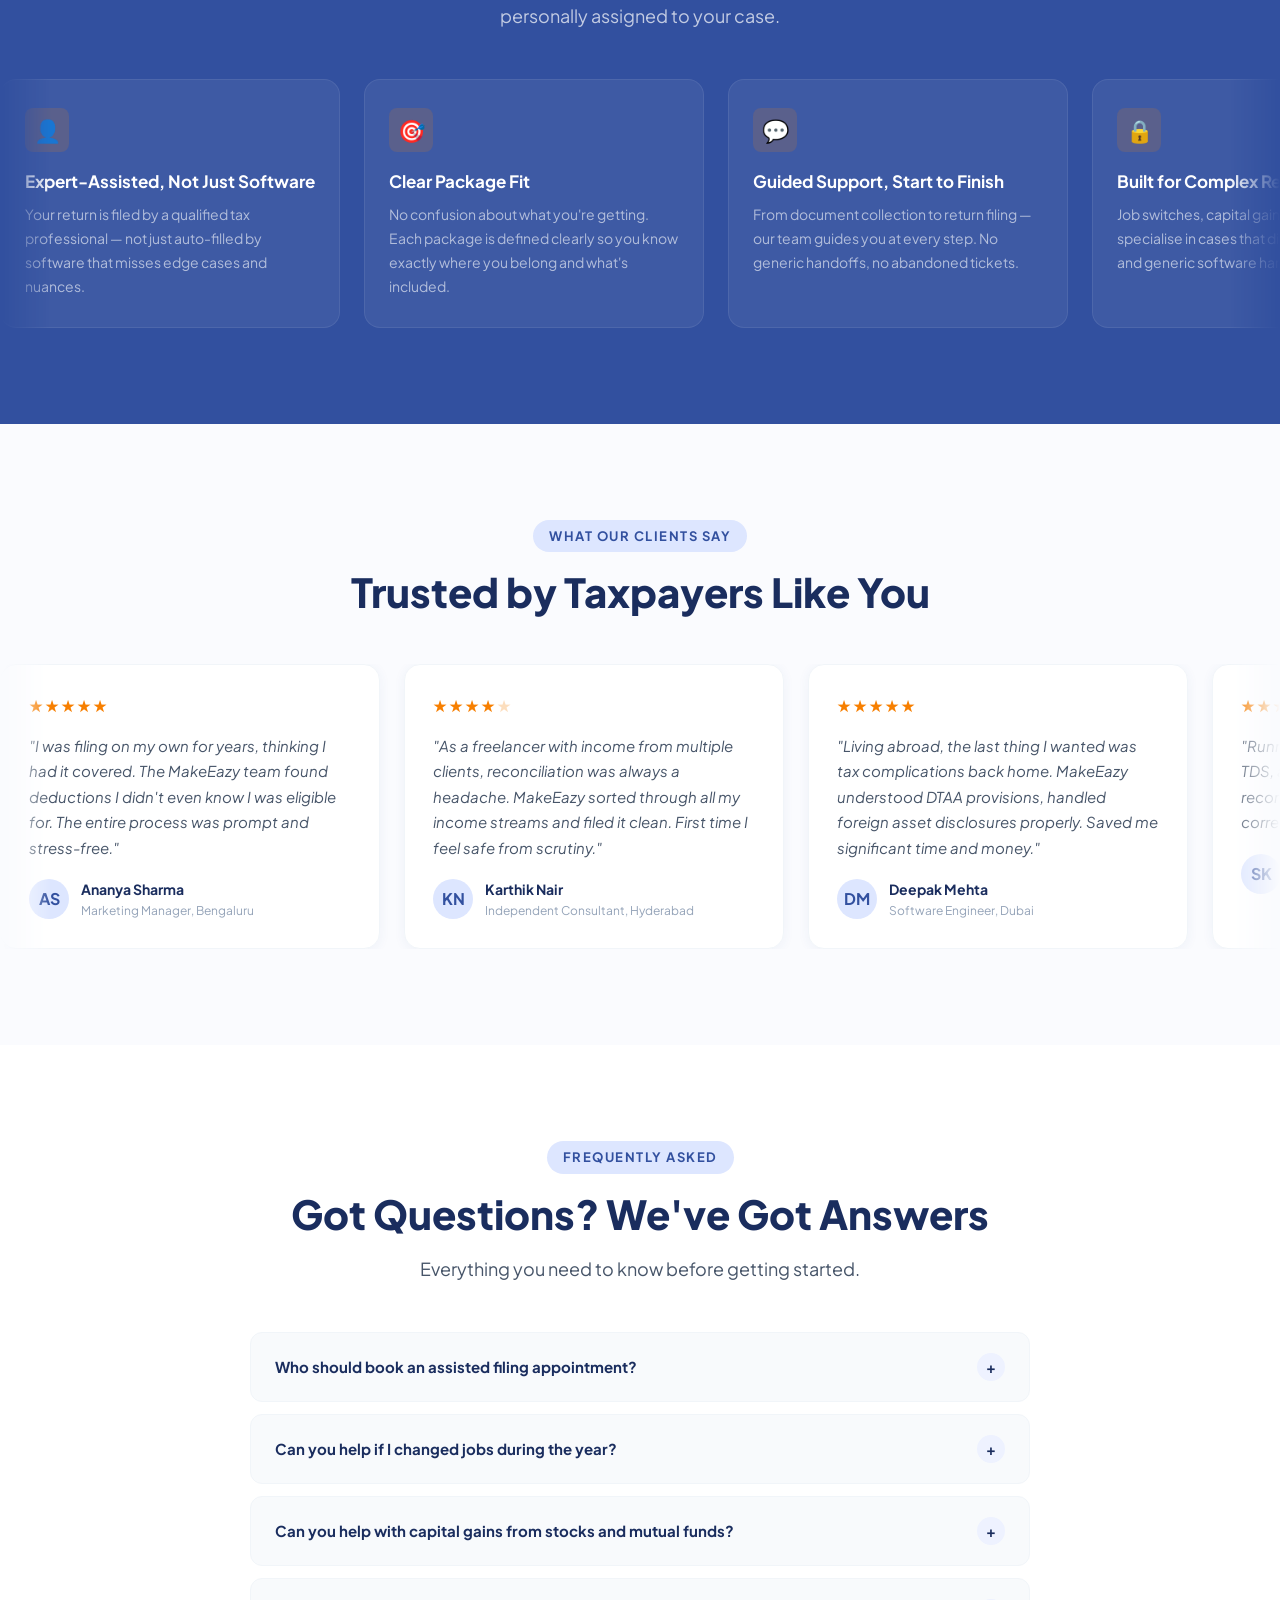
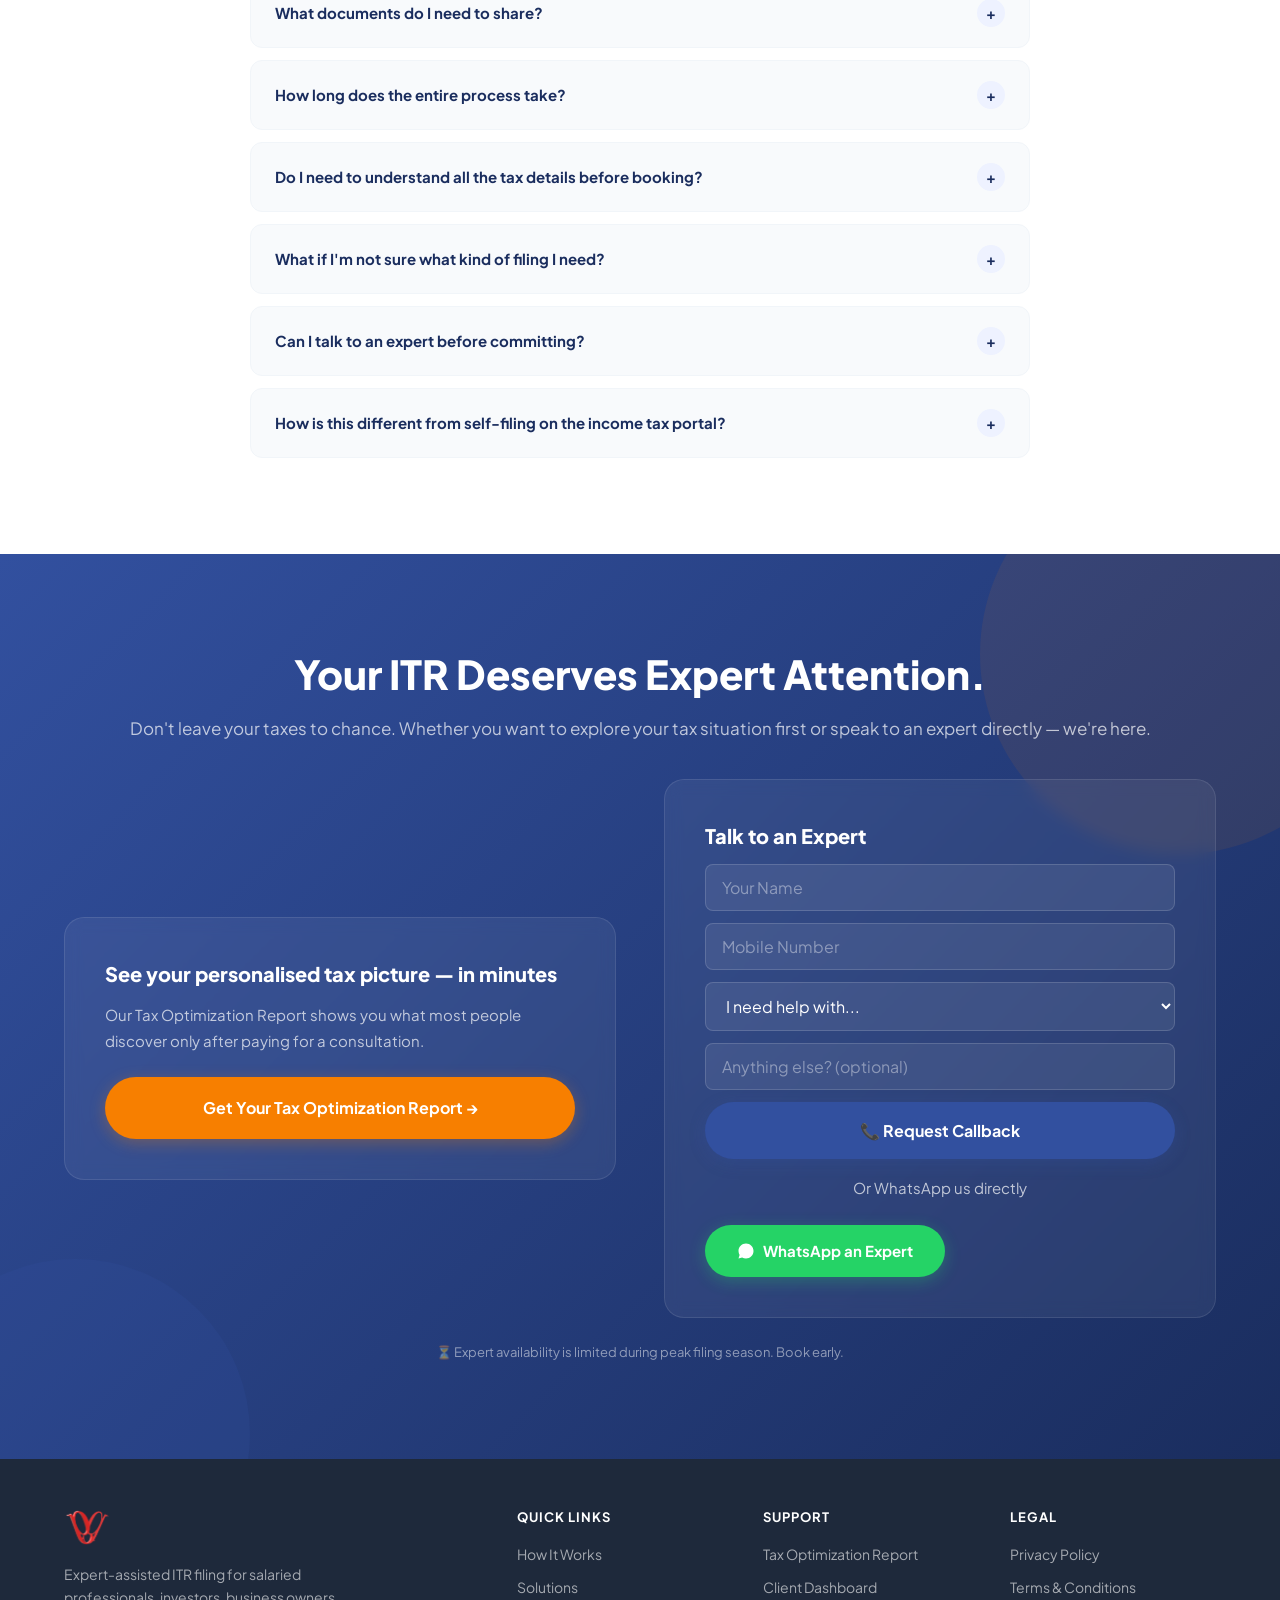
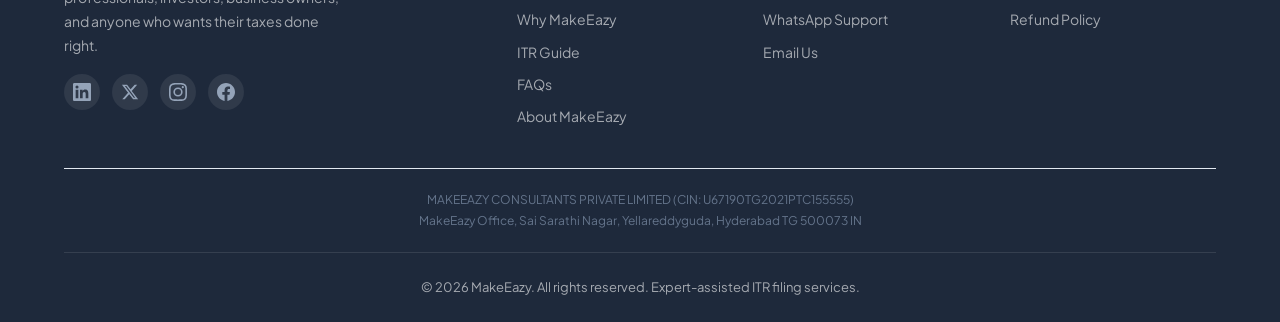
==== commit 55787891: "Fix hamburger menu + game landscape rotation HAMBURGER MENU: - Root cause: backdrop-filter on .navba" ====
--- a/index.html
+++ b/index.html
@@ -76,6 +76,10 @@
       <a href="#solutions">Solutions</a>
       <a href="/guide/" target="_blank">Guide</a>
       <a href="#faq">FAQs</a>
+      <div class="nav-mobile-cta">
+        <a href="https://desk.makeeazy.in" target="_blank" class="btn btn-primary">File Now →</a>
+        <a href="tel:+919992819995" class="btn btn-secondary">📞 Call 999-281-9995</a>
+      </div>
     </div>
     <div class="nav-cta">
       <a href="/taxhealth/" target="_blank" class="nav-highlight-btn">Tax Optimization Report ✨</a>
--- a/styles.css
+++ b/styles.css
@@ -263,6 +263,7 @@
   align-items: center;
   gap: 32px;
 }
+.nav-mobile-cta { display: none; }
 .nav-links a {
   font-size: 14px;
   font-weight: 600;
@@ -995,28 +996,23 @@
   top: 0; left: 0; right: 0; bottom: 0;
   z-index: 10000;
   background: #000;
+  overflow: hidden;
 }
 .game-fullscreen-overlay.active {
-  display: flex;
-  flex-direction: column;
+  display: block;
 }
 .game-fullscreen-overlay iframe {
-  flex: 1;
-  width: 100%;
-  height: 100%;
   border: none;
   display: block;
 }
 .game-fullscreen-back {
   position: fixed;
-  top: max(10px, env(safe-area-inset-top, 10px));
-  left: max(10px, env(safe-area-inset-left, 10px));
   z-index: 10001;
   width: 40px;
   height: 40px;
   border-radius: 50%;
-  background: rgba(0,0,0,0.5);
-  border: 1.5px solid rgba(255,255,255,0.25);
+  background: rgba(0,0,0,0.6);
+  border: 1.5px solid rgba(255,255,255,0.3);
   color: #fff;
   display: flex;
   align-items: center;
@@ -1025,7 +1021,35 @@
   transition: background 0.2s;
   padding: 0;
 }
-.game-fullscreen-back:hover { background: rgba(0,0,0,0.7); }
+.game-fullscreen-back:hover { background: rgba(0,0,0,0.8); }
+
+/* Landscape phones or tablets — no rotation needed */
+@media (orientation: landscape) {
+  .game-fullscreen-overlay iframe {
+    width: 100vw;
+    height: 100vh;
+  }
+  .game-fullscreen-back {
+    top: 10px;
+    left: 10px;
+  }
+}
+
+/* Portrait phones — rotate game to fill screen */
+@media (orientation: portrait) {
+  .game-fullscreen-overlay iframe {
+    position: absolute;
+    width: 100vh;
+    height: 100vw;
+    top: 50%;
+    left: 50%;
+    transform: translate(-50%, -50%) rotate(90deg);
+  }
+  .game-fullscreen-back {
+    top: 10px;
+    left: 10px;
+  }
+}
 
 @media (min-width: 769px) {
   .game-mobile-launcher { display: none !important; }
@@ -2615,25 +2639,58 @@
   .nav-phone { display: none; }
   .hamburger { display: flex; }
 
+  /* When menu open — kill backdrop-filter on navbar to fix stacking */
+  .navbar:has(.nav-links.open) {
+    backdrop-filter: none;
+    -webkit-backdrop-filter: none;
+    background: #ffffff;
+  }
+
   .nav-links.open {
     display: flex;
     flex-direction: column;
-    position: fixed;
-    top: 72px; left: 0; right: 0; bottom: 0;
+    position: absolute;
+    top: 100%;
+    left: 0;
+    right: 0;
     background: #ffffff;
-    padding: 24px 20px;
-    gap: 20px;
+    padding: 16px 24px 24px;
+    gap: 0;
     z-index: 9999;
-    box-shadow: 0 8px 32px rgba(0,0,0,0.1);
-    overflow-y: auto;
+    box-shadow: 0 12px 40px rgba(0,0,0,0.15);
+    border-top: 1px solid rgba(50,80,159,0.06);
   }
   .nav-links.open a {
-    font-size: 18px;
+    font-size: 16px;
     font-weight: 600;
     color: var(--navy);
-    padding: 12px 0;
+    padding: 14px 0;
     border-bottom: 1px solid rgba(50,80,159,0.06);
-  }
+    display: block;
+  }
+  .nav-links.open a:last-child {
+    border-bottom: none;
+  }
+  .nav-links.open a:hover,
+  .nav-links.open a:active {
+    color: var(--orange);
+  }
+
+  /* Mobile menu CTA buttons */
+  .nav-mobile-cta {
+    display: flex;
+    flex-direction: column;
+    gap: 10px;
+    margin-top: 16px;
+    padding-top: 16px;
+    border-top: 1px solid rgba(50,80,159,0.08);
+  }
+  .nav-mobile-cta .btn {
+    width: 100%;
+    font-size: 14px;
+    padding: 12px 20px;
+  }
+
   .hamburger.active span:nth-child(1) { transform: rotate(45deg) translate(5px, 5px); }
   .hamburger.active span:nth-child(2) { opacity: 0; }
   .hamburger.active span:nth-child(3) { transform: rotate(-45deg) translate(6px, -6px); }
